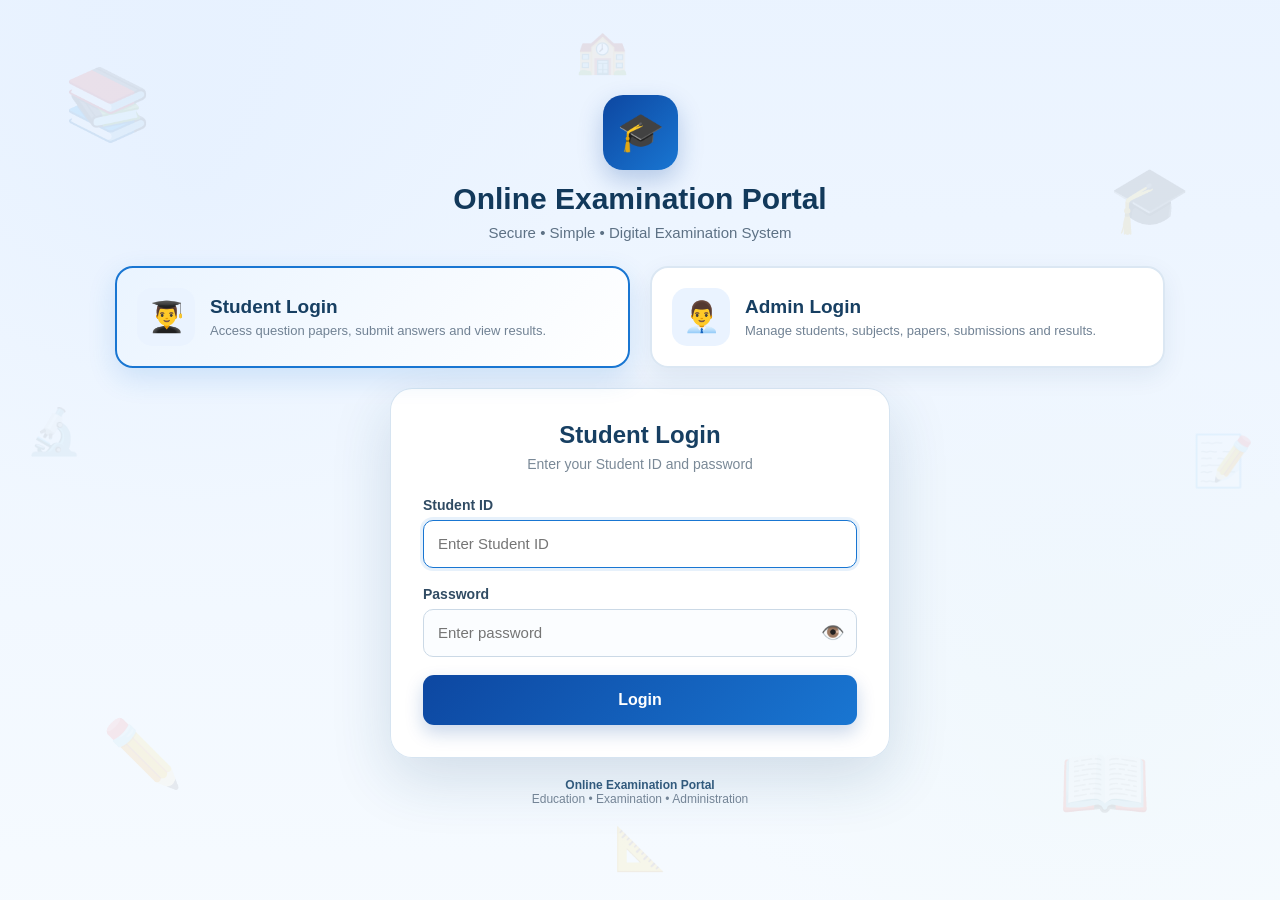
==== admin.html @ cabb6484 "Update admin.html" ====
<!DOCTYPE html>
<html lang="en">
<head>
<meta charset="UTF-8">
<meta name="viewport" content="width=device-width, initial-scale=1.0">

<title>Admin Dashboard - Online Examination Portal</title>

<style>
* {
    box-sizing: border-box;
}

body {
    margin: 0;
    font-family: Arial, Helvetica, sans-serif;
    background: #f4f7fb;
    color: #263238;
}

/* =========================
   HEADER
========================= */
.header {
    background: linear-gradient(135deg, #0d47a1, #1976d2);
    color: white;
    padding: 18px 25px;
    display: flex;
    align-items: center;
    justify-content: space-between;
    box-shadow: 0 3px 12px rgba(0,0,0,.15);
}

.header-left {
    display: flex;
    align-items: center;
    gap: 12px;
}

.header-icon {
    width: 48px;
    height: 48px;
    border-radius: 12px;
    background: rgba(255,255,255,.18);
    display: flex;
    align-items: center;
    justify-content: center;
    font-size: 25px;
}

.header h1 {
    margin: 0;
    font-size: 21px;
}

.header small {
    opacity: .85;
}

.logout-btn {
    border: none;
    background: #fff;
    color: #0d47a1;
    padding: 10px 16px;
    border-radius: 8px;
    font-weight: bold;
    cursor: pointer;
}

/* =========================
   MAIN
========================= */
.container {
    width: 95%;
    max-width: 1400px;
    margin: 22px auto;
}

/* =========================
   SUMMARY
========================= */
.summary {
    display: grid;
    grid-template-columns: repeat(4, 1fr);
    gap: 15px;
    margin-bottom: 22px;
}

.summary-card {
    background: white;
    border-radius: 13px;
    padding: 18px;
    box-shadow: 0 3px 12px rgba(0,0,0,.07);
    border-left: 4px solid #1976d2;
}

.summary-card .number {
    font-size: 27px;
    font-weight: bold;
    color: #0d47a1;
}

.summary-card .label {
    color: #718096;
    margin-top: 5px;
    font-size: 13px;
}

/* =========================
   SECTION
========================= */
.section {
    background: white;
    border-radius: 14px;
    padding: 20px;
    margin-bottom: 22px;
    box-shadow: 0 3px 12px rgba(0,0,0,.07);
}

.section-title {
    font-size: 19px;
    font-weight: bold;
    color: #12395b;
    margin-bottom: 18px;
    padding-bottom: 10px;
    border-bottom: 1px solid #e6edf4;
}

/* =========================
   FORMS
========================= */
.form-grid {
    display: grid;
    grid-template-columns: repeat(3, 1fr);
    gap: 14px;
}

.form-group {
    margin-bottom: 10px;
}

.form-group label {
    display: block;
    font-size: 13px;
    font-weight: bold;
    margin-bottom: 6px;
    color: #425466;
}

input,
select {
    width: 100%;
    height: 42px;
    border: 1px solid #cbd5df;
    border-radius: 8px;
    padding: 0 11px;
    font-size: 14px;
    outline: none;
    background: white;
}

input:focus,
select:focus {
    border-color: #1976d2;
    box-shadow: 0 0 0 3px rgba(25,118,210,.08);
}

input[type=file] {
    padding-top: 9px;
}

textarea {
    width: 100%;
    border: 1px solid #cbd5df;
    border-radius: 8px;
    padding: 10px;
    resize: vertical;
    font-family: Arial, Helvetica, sans-serif;
}

/* =========================
   BUTTONS
========================= */
.btn {
    border: none;
    border-radius: 8px;
    padding: 9px 13px;
    cursor: pointer;
    font-weight: bold;
    font-size: 12px;
    display: inline-block;
    text-decoration: none;
    margin: 2px;
}

.btn-primary {
    background: #1976d2;
    color: white;
}

.btn-success {
    background: #2e7d32;
    color: white;
}

.btn-warning {
    background: #ef6c00;
    color: white;
}

.btn-danger {
    background: #c62828;
    color: white;
}

.btn-secondary {
    background: #607d8b;
    color: white;
}

.btn-light {
    background: #edf3f8;
    color: #29445d;
}

.btn-purple {
    background: #7b1fa2;
    color: white;
}

.btn:disabled {
    opacity: .55;
    cursor: not-allowed;
}

/* =========================
   TABLE
========================= */
.table-wrap {
    overflow-x: auto;
}

table {
    width: 100%;
    border-collapse: collapse;
    min-width: 850px;
}

th {
    background: #edf4fa;
    color: #24445f;
    font-size: 12px;
    text-align: left;
    padding: 11px 9px;
    white-space: nowrap;
}

td {
    padding: 10px 9px;
    border-bottom: 1px solid #edf0f3;
    font-size: 13px;
    vertical-align: middle;
}

tr:hover td {
    background: #fafcff;
}

/* =========================
   ASSIGNMENTS
========================= */
.assignment-area {
    display: grid;
    grid-template-columns: 280px 1fr;
    gap: 20px;
}

.subject-box {
    border: 1px solid #dce5ec;
    border-radius: 10px;
    padding: 13px;
    max-height: 280px;
    overflow-y: auto;
}

.subject-check {
    display: flex;
    align-items: center;
    gap: 8px;
    padding: 8px 4px;
    border-bottom: 1px solid #edf1f4;
    font-size: 13px;
}

.subject-check input {
    width: auto;
    height: auto;
}

/* =========================
   PAPER STATUS
========================= */
.status {
    display: inline-block;
    padding: 5px 9px;
    border-radius: 20px;
    font-size: 11px;
    font-weight: bold;
    white-space: nowrap;
}

.status-published {
    background: #e7f6ea;
    color: #2e7d32;
}

.status-unpublished {
    background: #fff2df;
    color: #ef6c00;
}

.status-draft {
    background: #e8eaf6;
    color: #3949ab;
}

.status-submitted {
    background: #e8f1ff;
    color: #1565c0;
}

.status-edited {
    background: #f3e8ff;
    color: #7b1fa2;
}

/* =========================
   PAPER ACTIONS
========================= */
.paper-actions {
    display: flex;
    flex-wrap: wrap;
    align-items: center;
    gap: 3px;
    min-width: 260px;
}

/* =========================
   MESSAGE
========================= */
.message {
    display: none;
    padding: 11px 13px;
    margin-bottom: 15px;
    border-radius: 8px;
    font-size: 13px;
}

.message.success {
    display: block;
    background: #eaf7ed;
    color: #216b2a;
    border: 1px solid #bce0c2;
}

.message.error {
    display: block;
    background: #fff0f0;
    color: #a52222;
    border: 1px solid #f0c3c3;
}

.message.loading {
    display: block;
    background: #edf6ff;
    color: #155b91;
    border: 1px solid #c8e0f5;
}

/* =========================
   UPLOAD PROGRESS
========================= */
.progress-box {
    display: none;
    margin-top: 14px;
}

.progress-bg {
    width: 100%;
    height: 9px;
    background: #e3eaf0;
    border-radius: 10px;
    overflow: hidden;
}

.progress-bar {
    width: 0%;
    height: 100%;
    background: #1976d2;
    transition: width .2s;
}

.progress-text {
    font-size: 12px;
    color: #607d8b;
    margin-top: 5px;
}

/* =========================
   RESPONSIVE
========================= */
@media(max-width:900px) {

    .summary {
        grid-template-columns: repeat(2,1fr);
    }

    .form-grid {
        grid-template-columns: repeat(2,1fr);
    }

    .assignment-area {
        grid-template-columns: 1fr;
    }
}

@media(max-width:600px) {

    .header {
        padding: 14px;
    }

    .header h1 {
        font-size: 17px;
    }

    .container {
        width: 94%;
    }

    .summary {
        grid-template-columns: 1fr 1fr;
        gap: 10px;
    }

    .summary-card {
        padding: 13px;
    }

    .form-grid {
        grid-template-columns: 1fr;
    }

    .section {
        padding: 15px;
    }

    .paper-actions {
        min-width: 220px;
    }
}
</style>
</head>

<body>

<header class="header">

    <div class="header-left">

        <div class="header-icon">🎓</div>

        <div>
            <h1>Online Examination Portal</h1>
            <small>Administrator Dashboard</small>
        </div>

    </div>

    <button class="logout-btn" onclick="logout()">Logout</button>

</header>


<div class="container">

<div id="message" class="message"></div>


<!-- =========================
     SUMMARY
========================= -->

<div class="summary">

    <div class="summary-card">
        <div class="number" id="studentCount">0</div>
        <div class="label">Students</div>
    </div>

    <div class="summary-card">
        <div class="number" id="subjectCount">0</div>
        <div class="label">Subjects</div>
    </div>

    <div class="summary-card">
        <div class="number" id="paperCount">0</div>
        <div class="label">Question Papers</div>
    </div>

    <div class="summary-card">
        <div class="number" id="submissionCount">0</div>
        <div class="label">Submissions</div>
    </div>

</div>


<!-- =========================
     STUDENT MANAGEMENT
========================= -->

<section class="section">

<div class="section-title">
👨‍🎓 Student Management
</div>

<div class="form-grid">

    <div class="form-group">
        <label>Student ID</label>
        <input type="text" id="studentId" placeholder="Enter Student ID">
    </div>

    <div class="form-group">
        <label>Student Password</label>
        <input type="text" id="studentPassword" placeholder="Enter Password">
    </div>

    <div class="form-group">
        <label>Student Name</label>
        <input type="text" id="studentName" placeholder="Enter Student Name">
    </div>

    <div class="form-group">
        <label>Active</label>

        <select id="studentActive">
            <option value="Yes">Yes</option>
            <option value="No">No</option>
        </select>

    </div>

</div>

<button class="btn btn-primary" onclick="createStudent()">
+ Create Student
</button>


<div class="table-wrap" style="margin-top:18px">

<table>

<thead>

<tr>
<th>Student ID</th>
<th>Student Name</th>
<th>Active</th>
<th>Created At</th>
</tr>

</thead>

<tbody id="studentsTable"></tbody>

</table>

</div>

</section>


<!-- =========================
     SUBJECT MANAGEMENT
========================= -->

<section class="section">

<div class="section-title">
📚 Subject Management
</div>

<div class="form-grid">

    <div class="form-group">
        <label>Subject ID</label>
        <input type="text" id="subjectId" placeholder="Example: SUB001">
    </div>

    <div class="form-group">
        <label>Subject Name</label>
        <input type="text" id="subjectName" placeholder="Subject Name">
    </div>

    <div class="form-group">
        <label>Subject Code</label>
        <input type="text" id="subjectCode" placeholder="Subject Code">
    </div>

</div>

<button class="btn btn-primary" onclick="addSubject()">
+ Add Subject
</button>


<div class="table-wrap" style="margin-top:18px">

<table>

<thead>

<tr>
<th>Subject ID</th>
<th>Subject Name</th>
<th>Subject Code</th>
<th>Created At</th>
</tr>

</thead>

<tbody id="subjectsTable"></tbody>

</table>

</div>

</section>


<!-- =========================
     ASSIGN SUBJECTS
========================= -->

<section class="section">

<div class="section-title">
🔗 Assign Subjects to Student
</div>

<div class="assignment-area">

    <div>

        <div class="form-group">

            <label>Select Student</label>

            <select id="assignmentStudent"
                    onchange="loadAssignmentCheckboxes()">

                <option value="">Select Student</option>

            </select>

        </div>

    </div>


    <div>

        <label style="display:block;font-size:13px;font-weight:bold;margin-bottom:7px;color:#425466;">

            Select Subjects (Maximum 10)

        </label>


        <div class="subject-box" id="subjectCheckboxes">

            <div style="color:#78909c">
                Select a student first.
            </div>

        </div>


        <div style="margin-top:12px">

            <button class="btn btn-success"
                    onclick="saveAssignments()">

                Save Assignments

            </button>

        </div>

    </div>

</div>

</section>


<!-- =========================
     QUESTION PAPER MANAGEMENT
========================= -->

<section class="section">

<div class="section-title">
📄 Question Paper Management
</div>


<div class="form-grid">

    <div class="form-group">

        <label>Paper Code *</label>

        <input type="text"
               id="paperCode"
               placeholder="Example: BS-05">

    </div>


    <div class="form-group">

        <label>Subject *</label>

        <select id="paperSubject">

            <option value="">
                Select Subject
            </option>

        </select>

    </div>


    <div class="form-group">

        <label>Paper Title *</label>

        <input type="text"
               id="paperTitle"
               placeholder="Question Paper Title">

    </div>


    <div class="form-group">

        <label>Total Marks</label>

        <input type="number"
               id="totalMarks"
               placeholder="20"
               min="1">

    </div>


    <div class="form-group">

        <label>Exam Start</label>

        <input type="datetime-local"
               id="examStart">

    </div>


    <div class="form-group">

        <label>Exam End</label>

        <input type="datetime-local"
               id="examEnd">

    </div>


    <div class="form-group"
         style="grid-column:1/-1">

        <label>Question Paper PDF *</label>

        <input type="file"
               id="paperFile"
               accept="application/pdf,.pdf">

    </div>

</div>


<button class="btn btn-primary"
        id="uploadPaperBtn"
        onclick="uploadPaper()">

    📤 Upload Question Paper

</button>


<div class="progress-box"
     id="uploadProgressBox">

    <div class="progress-bg">

        <div class="progress-bar"
             id="uploadProgressBar">
        </div>

    </div>

    <div class="progress-text"
         id="uploadProgressText">

        Preparing PDF...

    </div>

</div>


<div class="table-wrap"
     style="margin-top:20px">

<table>

<thead>

<tr>

<th>Paper Code</th>
<th>Subject</th>
<th>Title</th>
<th>Total Marks</th>
<th>Published</th>
<th>Exam Start</th>
<th>Exam End</th>
<th>Uploaded</th>
<th>Actions</th>

</tr>

</thead>

<tbody id="papersTable"></tbody>

</table>

</div>

</section>


<!-- =========================
     STUDENT SUBMISSIONS
========================= -->

<section class="section">

<div class="section-title">
📝 Student Submissions
</div>

<div class="table-wrap">

<table>

<thead>

<tr>

<th>Student ID</th>
<th>Student Name</th>
<th>Subject</th>
<th>Paper ID</th>
<th>Paper Code</th>
<th>Type</th>
<th>Photos</th>
<th>Submitted</th>
<th>Status</th>
<th>Edit Count</th>
<th>Photos</th>

</tr>

</thead>

<tbody id="submissionsTable"></tbody>

</table>

</div>

</section>


<!-- =========================
     RESULT MANAGEMENT
========================= -->

<section class="section">

<div class="section-title">
🏆 Result Management
</div>


<div class="form-grid">

    <div class="form-group">

        <label>Student</label>

        <select id="resultStudent"
                onchange="loadResultPapers()">

            <option value="">
                Select Student
            </option>

        </select>

    </div>


    <div class="form-group">

        <label>Paper</label>

        <select id="resultPaper">

            <option value="">
                Select Paper
            </option>

        </select>

    </div>


    <div class="form-group">

        <label>Marks Obtained</label>

        <input type="number"
               id="resultMarks"
               min="0"
               placeholder="Marks">

    </div>


    <div class="form-group"
         style="grid-column:1/-1">

        <label>Remarks</label>

        <textarea id="resultRemarks"
                  rows="3"
                  placeholder="Remarks">
        </textarea>

    </div>

</div>


<button class="btn btn-success"
        onclick="saveResult()">

    Save / Update Result

</button>


<div class="table-wrap"
     style="margin-top:18px">

<table>

<thead>

<tr>

<th>Student Name</th>
<th>Subject Name - Title</th>
<th>Marks</th>
<th>Total</th>
<th>Percentage</th>
<th>Result</th>
<th>Remarks</th>
<th>Updated</th>

</tr>

</thead>

<tbody id="resultsTable"></tbody>

</table>

</div>

</section>

</div>


<script>

/* =========================================================
   API
========================================================= */

const API_URL =
"https://script.google.com/macros/s/AKfycbxdzpQvRDFD8aoVanwPostU_19pTIjy_ruHwsLZ8slCjox831OxRNWfH94oXSsV_5ctUA/exec";


/* =========================================================
   GLOBAL DATA
========================================================= */

let students = [];
let subjects = [];
let assignments = [];
let papers = [];
let submissions = [];
let results = [];


/* =========================================================
   PAGE LOAD
========================================================= */

document.addEventListener("DOMContentLoaded", function() {

    const role =
        sessionStorage.getItem("examPortalRole");

    const adminId =
        sessionStorage.getItem("adminId");


    if (role !== "admin" || !adminId) {

        window.location.href = "index.html";

        return;
    }


    loadAll();

});


/* =========================================================
   API FUNCTION
========================================================= */

async function api(action, data = {}) {

    const payload = {
        action: action,
        ...data
    };


    const response = await fetch(API_URL, {

        method: "POST",

        body: JSON.stringify(payload)

    });


    const text =
        await response.text();


    console.log(action, text);


    if (!text) {

        throw new Error(
            "Empty server response."
        );

    }


    let result;


    try {

        result = JSON.parse(text);

    }

    catch(error) {

        console.error(
            "Invalid JSON:",
            text
        );

        throw new Error(
            "Invalid response from server."
        );

    }


    if (result.success === false) {

        throw new Error(
            result.message ||
            "Request failed."
        );

    }


    return result;

}


/* =========================================================
   MESSAGE
========================================================= */

function showMessage(message, type = "success") {

    const box =
        document.getElementById(
            "message"
        );


    box.className =
        "message " + type;


    box.textContent =
        message;


    box.style.display =
        "block";


    window.scrollTo({

        top: 0,

        behavior: "smooth"

    });


    if (type === "success") {

        setTimeout(function() {

            box.style.display =
                "none";

        }, 3500);

    }

}


/* =========================================================
   LOAD ALL
========================================================= */

async function loadAll() {

    try {

        await loadStudents();

        await loadSubjects();

        await loadAssignments();

        await loadPapers();

        await loadSubmissions();

        await loadResults();

        updateSummary();

    }

    catch(error) {

        console.error(error);

        showMessage(
            error.message,
            "error"
        );

    }

}


/* =========================================================
   STUDENTS
========================================================= */

async function loadStudents() {

    const data =
        await api("getStudents");


    students =
        data.students ||
        data.data ||
        [];


    renderStudents();

    populateStudentDropdowns();

}


function renderStudents() {

    const tbody =
        document.getElementById(
            "studentsTable"
        );


    tbody.innerHTML = "";


    students.forEach(function(student) {

        const tr =
            document.createElement("tr");


        tr.innerHTML = `

            <td>
                ${escapeHtml(
                    student["Student ID"] ||
                    student.studentId ||
                    ""
                )}
            </td>

            <td>
                ${escapeHtml(
                    student["Student Name"] ||
                    student.studentName ||
                    ""
                )}
            </td>

            <td>
                ${escapeHtml(
                    student["Active"] ||
                    ""
                )}
            </td>

            <td>
                ${escapeHtml(
                    student["Created At"] ||
                    ""
                )}
            </td>

        `;


        tbody.appendChild(tr);

    });

}


/* =========================================================
   STUDENT DROPDOWNS
========================================================= */

function populateStudentDropdowns() {

    const assignmentSelect =
        document.getElementById(
            "assignmentStudent"
        );


    if (assignmentSelect) {

        assignmentSelect.innerHTML =
            `<option value="">
                Select Student
             </option>`;


        students.forEach(function(student) {

            const id =
                student["Student ID"] ||
                student.studentId ||
                "";


            const name =
                student["Student Name"] ||
                student.studentName ||
                "";


            const text =
                id +
                (name ? " - " + name : "");


            const option =
                document.createElement(
                    "option"
                );


            option.value = id;

            option.textContent = text;


            assignmentSelect.appendChild(
                option
            );

        });

    }


    populateResultStudentDropdown();

}


/* =========================================================
   RESULT STUDENT DROPDOWN
========================================================= */

function populateResultStudentDropdown() {

    const resultSelect =
        document.getElementById(
            "resultStudent"
        );


    if (!resultSelect) return;


    const oldValue =
        resultSelect.value;


    resultSelect.innerHTML =
        `<option value="">
            Select Student
         </option>`;


    const seen =
        new Set();


    submissions.forEach(function(submission) {

        const id =
            submission["Student ID"] ||
            submission.studentId ||
            "";


        const name =
            submission["Student Name"] ||
            submission.studentName ||
            "";


        if (!id ||
            seen.has(String(id))) {

            return;

        }


        seen.add(String(id));


        const option =
            document.createElement(
                "option"
            );


        option.value = id;


        option.textContent =
            id +
            (name ? " - " + name : "");


        resultSelect.appendChild(
            option
        );

    });


    if (oldValue) {

        resultSelect.value =
            oldValue;

    }

}


/* =========================================================
   CREATE STUDENT
========================================================= */

async function createStudent() {

    const studentId =
        document.getElementById(
            "studentId"
        ).value.trim();


    const password =
        document.getElementById(
            "studentPassword"
        ).value;


    const studentName =
        document.getElementById(
            "studentName"
        ).value.trim();


    const active =
        document.getElementById(
            "studentActive"
        ).value;


    if (!studentId ||
        !password ||
        !studentName) {

        showMessage(
            "Student ID, password and Student Name are required.",
            "error"
        );

        return;

    }


    try {

        await api(
            "createStudent",
            {
                studentId,
                password,
                studentName,
                active
            }
        );


        document.getElementById(
            "studentId"
        ).value = "";


        document.getElementById(
            "studentPassword"
        ).value = "";


        document.getElementById(
            "studentName"
        ).value = "";


        showMessage(
            "Student created successfully.",
            "success"
        );


        await loadStudents();


        updateSummary();

    }

    catch(error) {

        showMessage(
            error.message,
            "error"
        );

    }

}


/* =========================================================
   SUBJECTS
========================================================= */

async function loadSubjects() {

    const data =
        await api("getSubjects");


    subjects =
        data.subjects ||
        data.data ||
        [];


    renderSubjects();

    populatePaperSubjects();

}


function renderSubjects() {

    const tbody =
        document.getElementById(
            "subjectsTable"
        );


    tbody.innerHTML = "";


    subjects.forEach(function(subject) {

        const tr =
            document.createElement("tr");


        tr.innerHTML = `

            <td>
                ${escapeHtml(
                    subject["Subject ID"] ||
                    subject.subjectId ||
                    ""
                )}
            </td>

            <td>
                ${escapeHtml(
                    subject["Subject Name"] ||
                    subject.subjectName ||
                    ""
                )}
            </td>

            <td>
                ${escapeHtml(
                    subject["Subject Code"] ||
                    subject.subjectCode ||
                    ""
                )}
            </td>

            <td>
                ${escapeHtml(
                    subject["Created At"] ||
                    ""
                )}
            </td>

        `;


        tbody.appendChild(tr);

    });

}


/* =========================================================
   PAPER SUBJECT DROPDOWN
========================================================= */

function populatePaperSubjects() {

    const select =
        document.getElementById(
            "paperSubject"
        );


    select.innerHTML =
        `<option value="">
            Select Subject
         </option>`;


    subjects.forEach(function(subject) {

        const id =
            subject["Subject ID"] ||
            subject.subjectId ||
            "";


        const name =
            subject["Subject Name"] ||
            subject.subjectName ||
            "";


        const code =
            subject["Subject Code"] ||
            subject.subjectCode ||
            "";


        const option =
            document.createElement(
                "option"
            );


        option.value = id;


        option.textContent =
            name +
            (code ? " (" + code + ")" : "");


        select.appendChild(option);

    });

}


/* =========================================================
   ADD SUBJECT
========================================================= */

async function addSubject() {

    const subjectId =
        document.getElementById(
            "subjectId"
        ).value.trim();


    const subjectName =
        document.getElementById(
            "subjectName"
        ).value.trim();


    const subjectCode =
        document.getElementById(
            "subjectCode"
        ).value.trim();


    if (!subjectId ||
        !subjectName) {

        showMessage(
            "Subject ID and Subject Name are required.",
            "error"
        );

        return;

    }


    try {

        await api(
            "addSubject",
            {
                subjectId,
                subjectName,
                subjectCode
            }
        );


        document.getElementById(
            "subjectId"
        ).value = "";


        document.getElementById(
            "subjectName"
        ).value = "";


        document.getElementById(
            "subjectCode"
        ).value = "";


        showMessage(
            "Subject added successfully.",
            "success"
        );


        await loadSubjects();


        updateSummary();

    }

    catch(error) {

        showMessage(
            error.message,
            "error"
        );

    }

}


/* =========================================================
   ASSIGNMENTS
========================================================= */

async function loadAssignments() {

    const data =
        await api(
            "getAssignments"
        );


    assignments =
        data.assignments ||
        data.data ||
        [];

}


function loadAssignmentCheckboxes() {

    const studentId =
        document.getElementById(
            "assignmentStudent"
        ).value;


    const box =
        document.getElementById(
            "subjectCheckboxes"
        );


    box.innerHTML = "";


    if (!studentId) {

        box.innerHTML =
            `<div style="color:#78909c">
                Select a student first.
             </div>`;

        return;

    }


    const assignedIds =
        assignments

        .filter(function(a) {

            return String(
                a["Student ID"] ||
                a.studentId ||
                ""
            ) === String(studentId);

        })

        .map(function(a) {

            return String(
                a["Subject ID"] ||
                a.subjectId ||
                ""
            );

        });


    subjects.forEach(function(subject) {

        const id =
            subject["Subject ID"] ||
            subject.subjectId ||
            "";


        const name =
            subject["Subject Name"] ||
            subject.subjectName ||
            "";


        const code =
            subject["Subject Code"] ||
            subject.subjectCode ||
            "";


        const checked =
            assignedIds.includes(
                String(id)
            );


        const div =
            document.createElement(
                "label"
            );


        div.className =
            "subject-check";


        div.innerHTML = `

            <input
                type="checkbox"
                class="subjectAssignment"
                value="${escapeHtml(id)}"
                ${checked ? "checked" : ""}
            >

            <span>
                ${escapeHtml(name)}
                ${code ?
                    " (" + escapeHtml(code) + ")" :
                    ""}
            </span>

        `;


        box.appendChild(div);

    });

}


/* =========================================================
   SAVE ASSIGNMENTS
========================================================= */

async function saveAssignments() {

    const studentId =
        document.getElementById(
            "assignmentStudent"
        ).value;


    if (!studentId) {

        showMessage(
            "Please select a student.",
            "error"
        );

        return;

    }


    const checkboxes =
        document.querySelectorAll(
            ".subjectAssignment"
        );


    const selected = [];


    checkboxes.forEach(function(cb) {

        if (cb.checked) {

            selected.push(
                cb.value
            );

        }

    });


    if (selected.length > 10) {

        showMessage(
            "Maximum 10 subjects can be assigned to one student.",
            "error"
        );

        return;

    }


    try {

        const old =
            assignments.filter(function(a) {

                return String(
                    a["Student ID"] ||
                    a.studentId ||
                    ""
                ) === String(studentId);

            });


        for (const assignment of old) {

            await api(
                "removeAssignment",
                {
                    studentId: studentId,

                    subjectId:
                        assignment["Subject ID"] ||
                        assignment.subjectId
                }
            );

        }


        for (const subjectId of selected) {

            await api(
                "assignSubject",
                {
                    studentId,
                    subjectId
                }
            );

        }


        showMessage(
            "Subject assignments updated successfully.",
            "success"
        );


        await loadAssignments();

        loadAssignmentCheckboxes();

    }

    catch(error) {

        showMessage(
            error.message,
            "error"
        );

    }

}


/* =========================================================
   PAPER HELPERS
========================================================= */

function getPaperSubjectName(paper) {

    const subjectId =
        paper["Subject ID"] ||
        paper.subjectId ||
        "";


    const subject =
        subjects.find(function(s) {

            return String(
                s["Subject ID"] ||
                s.subjectId ||
                ""
            ) === String(subjectId);

        });


    if (subject) {

        return (
            subject["Subject Name"] ||
            subject.subjectName ||
            ""
        );

    }


    return (
        paper["Subject Name"] ||
        paper.subjectName ||
        subjectId
    );

}


function getPaperCode(paper) {

    return (
        paper["Paper Code"] ||
        paper.paperCode ||
        ""
    );

}


/* =========================================================
   NORMALIZE PAPER STATUS
========================================================= */

function normalizePaperStatus(paper) {

    let status =
        paper["Published"] ||
        paper.published ||
        "";


    status =
        String(status)
        .trim()
        .toLowerCase();


    if (
        status === "yes" ||
        status === "publish" ||
        status === "published"
    ) {

        return "Published";

    }


    if (
        status === "draft"
    ) {

        return "Draft";

    }


    if (
        status === "no" ||
        status === "unpublish" ||
        status === "unpublished"
    ) {

        return "Unpublished";

    }


    return "Draft";

}


/* =========================================================
   LOAD PAPERS
========================================================= */

async function loadPapers() {

    const data =
        await api(
            "getPapers"
        );


    papers =
        data.papers ||
        data.data ||
        [];


    renderPapers();

    updateSummary();

}


/* =========================================================
   RENDER PAPERS
   ONLY CHANGE:
   Published column is display-only.
   Action buttons control the status.
========================================================= */

function renderPapers() {

    const tbody =
        document.getElementById(
            "papersTable"
        );


    tbody.innerHTML = "";


    papers.forEach(function(paper) {

        const paperId =
            paper["Paper ID"] ||
            paper.paperId ||
            "";


        const paperCode =
            getPaperCode(paper);


        const title =
            paper["Paper Title"] ||
            paper.paperTitle ||
            "";


        const totalMarks =
            paper["Total Marks"] ||
            paper.totalMarks ||
            "";


        const currentStatus =
            normalizePaperStatus(
                paper
            );


        const fileUrl =
            paper["File URL"] ||
            paper.fileUrl ||
            "";


        const examStart =
            paper["Exam Start"] ||
            paper.examStart ||
            "";


        const examEnd =
            paper["Exam End"] ||
            paper.examEnd ||
            "";


        const uploaded =
            paper["Uploaded At"] ||
            paper.uploadedAt ||
            "";


        const tr =
            document.createElement(
                "tr"
            );


        /* =========================
           STATUS
        ========================= */

        let statusClass =
            "status-draft";


        if (
            currentStatus ===
            "Published"
        ) {

            statusClass =
                "status-published";

        }

        else if (
            currentStatus ===
            "Unpublished"
        ) {

            statusClass =
                "status-unpublished";

        }


        /*
           Published column now only
           displays the current status.
        */

        const statusDisplay = `

            <span class="status ${statusClass}">
                ${escapeHtml(currentStatus)}
            </span>

        `;


        /* =========================
           ACTION BUTTONS
        ========================= */

        let actionButtons = "";


        /* OPEN */

        if (fileUrl) {

            actionButtons += `

                <a
                    href="${escapeHtml(fileUrl)}"
                    target="_blank"
                    class="btn btn-light"
                >
                    Open
                </a>

            `;

        }

        else {

            actionButtons += `

                <button
                    class="btn btn-light"
                    disabled
                >
                    Open
                </button>

            `;

        }


        /* PUBLISH */

        actionButtons += `

            <button
                class="btn btn-success"
                onclick="publishPaper('${escapeJs(paperId)}')"
            >
                Publish
            </button>

        `;


        /* UNPUBLISH */

        actionButtons += `

            <button
                class="btn btn-warning"
                onclick="unpublishPaper('${escapeJs(paperId)}')"
            >
                Unpublish
            </button>

        `;


        /* DELETE */

        actionButtons += `

            <button
                class="btn btn-danger"
                onclick="deletePaper('${escapeJs(paperId)}')"
            >
                Delete
            </button>

        `;


        /* =========================
           ROW
        ========================= */

        tr.innerHTML = `

            <td>
                ${escapeHtml(paperCode)}
            </td>

            <td>
                ${escapeHtml(
                    getPaperSubjectName(paper)
                )}
            </td>

            <td>
                ${escapeHtml(title)}
            </td>

            <td>
                ${escapeHtml(totalMarks)}
            </td>

            <td>
                ${statusDisplay}
            </td>

            <td>
                ${escapeHtml(examStart)}
            </td>

            <td>
                ${escapeHtml(examEnd)}
            </td>

            <td>
                ${escapeHtml(uploaded)}
            </td>

            <td>

                <div class="paper-actions">

                    ${actionButtons}

                </div>

            </td>

        `;


        tbody.appendChild(tr);

    });

}


/* =========================================================
   UPLOAD PAPER
========================================================= */

async function uploadPaper() {

    const paperCode =
        document.getElementById(
            "paperCode"
        ).value.trim();


    const subjectId =
        document.getElementById(
            "paperSubject"
        ).value;


    const paperTitle =
        document.getElementById(
            "paperTitle"
        ).value.trim();


    const totalMarks =
        document.getElementById(
            "totalMarks"
        ).value;


    const examStart =
        document.getElementById(
            "examStart"
        ).value;


    const examEnd =
        document.getElementById(
            "examEnd"
        ).value;


    const fileInput =
        document.getElementById(
            "paperFile"
        );


    const file =
        fileInput.files[0];


    if (!paperCode) {

        showMessage(
            "Paper Code is required.",
            "error"
        );

        return;

    }


    if (!subjectId) {

        showMessage(
            "Please select a Subject.",
            "error"
        );

        return;

    }


    if (!paperTitle) {

        showMessage(
            "Paper Title is required.",
            "error"
        );

        return;

    }


    if (!file) {

        showMessage(
            "Please select a PDF file.",
            "error"
        );

        return;

    }


    if (
        file.type !==
        "application/pdf" &&
        !file.name
            .toLowerCase()
            .endsWith(".pdf")
    ) {

        showMessage(
            "Only PDF files are allowed.",
            "error"
        );

        return;

    }


    const maxSize =
        25 * 1024 * 1024;


    if (file.size > maxSize) {

        showMessage(
            "PDF size must be 25 MB or less.",
            "error"
        );

        return;

    }


    const button =
        document.getElementById(
            "uploadPaperBtn"
        );


    button.disabled = true;

    button.textContent =
        "Uploading...";


    const progressBox =
        document.getElementById(
            "uploadProgressBox"
        );


    const progressBar =
        document.getElementById(
            "uploadProgressBar"
        );


    const progressText =
        document.getElementById(
            "uploadProgressText"
        );


    progressBox.style.display =
        "block";


    progressBar.style.width =
        "10%";


    progressText.textContent =
        "Reading PDF...";


    try {

        const base64 =
            await fileToBase64(file);


        progressBar.style.width =
            "40%";


        progressText.textContent =
            "Uploading PDF to Google Drive...";


        const data =
            await api(
                "uploadPaper",
                {
                    paperCode,
                    subjectId,
                    paperTitle,
                    totalMarks,
                    fileName: file.name,
                    fileBase64: base64,
                    mimeType: "application/pdf",
                    examStart,
                    examEnd
                }
            );


        progressBar.style.width =
            "100%";


        progressText.textContent =
            "Upload completed.";


        showMessage(
            data.message ||
            "Question paper uploaded successfully.",
            "success"
        );


        document.getElementById(
            "paperCode"
        ).value = "";


        document.getElementById(
            "paperSubject"
        ).value = "";


        document.getElementById(
            "paperTitle"
        ).value = "";


        document.getElementById(
            "totalMarks"
        ).value = "";


        document.getElementById(
            "examStart"
        ).value = "";


        document.getElementById(
            "examEnd"
        ).value = "";


        document.getElementById(
            "paperFile"
        ).value = "";


        await loadPapers();


        setTimeout(function() {

            progressBox.style.display =
                "none";


            progressBar.style.width =
                "0%";

        }, 1200);

    }

    catch(error) {

        console.error(error);


        showMessage(
            error.message ||
            "Question paper upload failed.",
            "error"
        );


        progressBox.style.display =
            "none";

    }

    finally {

        button.disabled = false;


        button.textContent =
            "📤 Upload Question Paper";

    }

}


/* =========================================================
   FILE TO BASE64
========================================================= */

function fileToBase64(file) {

    return new Promise(
        function(resolve, reject) {

            const reader =
                new FileReader();


            reader.onload =
                function() {

                    const result =
                        reader.result;


                    const comma =
                        result.indexOf(",");


                    if (comma === -1) {

                        reject(
                            new Error(
                                "Unable to read PDF."
                            )
                        );

                        return;

                    }


                    resolve(
                        result.substring(
                            comma + 1
                        )
                    );

                };


            reader.onerror =
                function() {

                    reject(
                        new Error(
                            "Unable to read PDF file."
                        )
                    );

                };


            reader.readAsDataURL(
                file
            );

        }
    );

}


/* =========================================================
   PUBLISH PAPER
========================================================= */

async function publishPaper(
    paperId
) {

    if (!paperId) {

        showMessage(
            "Paper ID is missing.",
            "error"
        );

        return;

    }


    try {

        await api(
            "publishPaper",
            {
                paperId,
                published: "Yes"
            }
        );


        showMessage(
            "Paper published successfully. Assigned students can now see it.",
            "success"
        );


        await loadPapers();

    }

    catch(error) {

        showMessage(
            error.message,
            "error"
        );

    }

}


/* =========================================================
   UNPUBLISH PAPER
========================================================= */

async function unpublishPaper(
    paperId
) {

    if (!paperId) {

        showMessage(
            "Paper ID is missing.",
            "error"
        );

        return;

    }


    try {

        await api(
            "publishPaper",
            {
                paperId,
                published: "No"
            }
        );


        showMessage(
            "Paper unpublished successfully.",
            "success"
        );


        await loadPapers();

    }

    catch(error) {

        showMessage(
            error.message,
            "error"
        );

    }

}


/* =========================================================
   DELETE PAPER
========================================================= */

async function deletePaper(
    paperId
) {

    if (!paperId) {

        showMessage(
            "Paper ID is missing.",
            "error"
        );

        return;

    }


    const confirmDelete =
        confirm(
            "Are you sure you want to delete this question paper?"
        );


    if (!confirmDelete) return;


    try {

        await api(
            "deletePaper",
            {
                paperId
            }
        );


        showMessage(
            "Question paper deleted successfully.",
            "success"
        );


        await loadPapers();

    }

    catch(error) {

        showMessage(
            error.message,
            "error"
        );

    }

}


/* =========================================================
   SUBMISSIONS
========================================================= */

async function loadSubmissions() {

    const data =
        await api(
            "getSubmissions"
        );


    submissions =
        data.submissions ||
        data.data ||
        [];


    renderSubmissions();

    populateResultStudentDropdown();

    loadResultPapers();

    updateSummary();

}


/* =========================================================
   RENDER SUBMISSIONS
========================================================= */

function renderSubmissions() {

    const tbody =
        document.getElementById(
            "submissionsTable"
        );


    tbody.innerHTML = "";


    submissions.forEach(function(submission) {

        const urls =
            parsePhotoUrls(
                submission["Photo URLs"] ||
                submission.photoUrls ||
                ""
            );


        let photoLinks = "";


        urls.forEach(
            function(url, index) {

                photoLinks += `

                    <a
                        href="${escapeHtml(url)}"
                        target="_blank"
                        class="btn btn-light"
                    >
                        ${index + 1}
                    </a>

                `;

            }
        );


        const status =
            submission["Status"] ||
            submission.status ||
            "";


        const tr =
            document.createElement("tr");


        tr.innerHTML = `

            <td>
                ${escapeHtml(
                    submission["Student ID"] ||
                    submission.studentId ||
                    ""
                )}
            </td>

            <td>
                ${escapeHtml(
                    submission["Student Name"] ||
                    submission.studentName ||
                    ""
                )}
            </td>

            <td>
                ${escapeHtml(
                    submission["Subject Name"] ||
                    submission.subjectName ||
                    ""
                )}
            </td>

            <td>
                ${escapeHtml(
                    submission["Paper ID"] ||
                    submission.paperId ||
                    ""
                )}
            </td>

            <td>
                ${escapeHtml(
                    submission["Paper Code"] ||
                    submission.paperCode ||
                    ""
                )}
            </td>

            <td>
                ${escapeHtml(
                    submission["Submission Type"] ||
                    submission.submissionType ||
                    ""
                )}
            </td>

            <td>
                ${escapeHtml(
                    submission["Photo Count"] ||
                    submission.photoCount ||
                    ""
                )}
            </td>

            <td>
                ${escapeHtml(
                    submission["Submitted At"] ||
                    submission.submittedAt ||
                    ""
                )}
            </td>

            <td>

                <span class="status ${
                    String(status).toLowerCase() === "edited"
                    ? "status-edited"
                    : "status-submitted"
                }">

                    ${escapeHtml(status)}

                </span>

            </td>

            <td>
                ${escapeHtml(
                    submission["Edit Count"] ||
                    submission.editCount ||
                    "0"
                )}
            </td>

            <td>
                ${photoLinks || "-"}
            </td>

        `;


        tbody.appendChild(tr);

    });

}


/* =========================================================
   PHOTO URLS
========================================================= */

function parsePhotoUrls(value) {

    if (!value) return [];


    if (Array.isArray(value)) {

        return value;

    }


    try {

        const parsed =
            JSON.parse(value);


        if (Array.isArray(parsed)) {

            return parsed;

        }

    }

    catch(e) {}


    return String(value)
        .split(/\n|,/)
        .map(function(x) {

            return x.trim();

        })
        .filter(Boolean);

}


/* =========================================================
   RESULTS
========================================================= */

async function loadResults() {

    const data =
        await api(
            "getResults"
        );


    results =
        data.results ||
        data.data ||
        [];


    renderResults();

}


/* =========================================================
   RESULT PAPER LABEL
========================================================= */

function getResultPaperLabel(
    paper
) {

    if (!paper) return "";


    const subjectName =
        getPaperSubjectName(
            paper
        );


    const title =
        paper["Paper Title"] ||
        paper.paperTitle ||
        paper["Title"] ||
        paper.title ||
        "";


    if (
        subjectName &&
        title
    ) {

        return (
            subjectName +
            " - " +
            title
        );

    }


    if (title) {

        return title;

    }


    return subjectName;

}


/* =========================================================
   RENDER RESULTS
========================================================= */

function renderResults() {

    const tbody =
        document.getElementById(
            "resultsTable"
        );


    tbody.innerHTML = "";


    results.forEach(function(result) {

        const studentId =
            result["Student ID"] ||
            result.studentId ||
            "";


        const paperId =
            result["Paper ID"] ||
            result.paperId ||
            "";


        const submission =
            submissions.find(
                function(item) {

                    return (

                        String(
                            item["Student ID"] ||
                            item.studentId ||
                            ""
                        ) ===
                        String(studentId)

                        &&

                        String(
                            item["Paper ID"] ||
                            item.paperId ||
                            ""
                        ) ===
                        String(paperId)

                    );

                }
            );


        const studentName =
            submission

            ?

            (
                submission["Student Name"] ||
                submission.studentName ||
                studentId
            )

            :

            (
                result["Student Name"] ||
                result.studentName ||
                studentId
            );


        const paper =
            papers.find(
                function(item) {

                    return String(
                        item["Paper ID"] ||
                        item.paperId ||
                        ""
                    ) === String(paperId);

                }
            );


        const paperLabel =
            getResultPaperLabel(
                paper
            );


        const marksObtained =
            result["Marks Obtained"] ||
            result.marksObtained ||
            "";


        const totalMarks =
            paper

            ?

            (
                paper["Total Marks"] ||
                paper.totalMarks ||
                result["Total Marks"] ||
                result.totalMarks ||
                ""
            )

            :

            (
                result["Total Marks"] ||
                result.totalMarks ||
                ""
            );


        const percentage =
            result["Percentage"] ||
            result.percentage ||

            (
                Number(totalMarks) > 0

                ?

                (
                    (
                        Number(marksObtained) /
                        Number(totalMarks)
                    ) * 100
                ).toFixed(2)

                :

                ""
            );


        const resultStatus =
            result["Result"] ||
            result.result ||
            "";


        const remarks =
            result["Remarks"] ||
            result.remarks ||
            "";


        const updated =
            result["Updated At"] ||
            result.updatedAt ||
            "";


        const tr =
            document.createElement("tr");


        tr.innerHTML = `

            <td>
                ${escapeHtml(studentName)}
            </td>

            <td>
                ${escapeHtml(paperLabel)}
            </td>

            <td>
                ${escapeHtml(marksObtained)}
            </td>

            <td>
                ${escapeHtml(totalMarks)}
            </td>

            <td>
                ${escapeHtml(percentage)}
            </td>

            <td>
                ${escapeHtml(resultStatus)}
            </td>

            <td>
                ${escapeHtml(remarks)}
            </td>

            <td>
                ${escapeHtml(updated)}
            </td>

        `;


        tbody.appendChild(tr);

    });

}


/* =========================================================
   RESULT PAPER DROPDOWN
========================================================= */

async function loadResultPapers() {

    const studentId =
        document.getElementById(
            "resultStudent"
        ).value;


    const select =
        document.getElementById(
            "resultPaper"
        );


    select.innerHTML =
        `<option value="">
            Select Paper
         </option>`;


    if (!studentId) return;


    const seen =
        new Set();


    submissions.forEach(
        function(submission) {

            const sid =
                submission["Student ID"] ||
                submission.studentId ||
                "";


            const paperId =
                submission["Paper ID"] ||
                submission.paperId ||
                "";


            if (
                String(sid) !==
                String(studentId)

                ||

                !paperId

                ||

                seen.has(
                    String(paperId)
                )
            ) {

                return;

            }


            seen.add(
                String(paperId)
            );


            const paper =
                papers.find(
                    function(item) {

                        return String(
                            item["Paper ID"] ||
                            item.paperId ||
                            ""
                        ) === String(paperId);

                    }
                );


            const option =
                document.createElement(
                    "option"
                );


            option.value =
                paperId;


            option.textContent =
                getResultPaperLabel(
                    paper
                );


            select.appendChild(
                option
            );

        }
    );

}


/* =========================================================
   SAVE RESULT
========================================================= */

async function saveResult() {

    const studentId =
        document.getElementById(
            "resultStudent"
        ).value;


    const paperId =
        document.getElementById(
            "resultPaper"
        ).value;


    const marks =
        document.getElementById(
            "resultMarks"
        ).value;


    const remarks =
        document.getElementById(
            "resultRemarks"
        ).value.trim();


    if (
        !studentId ||
        !paperId ||
        marks === ""
    ) {

        showMessage(
            "Student, Paper and Marks are required.",
            "error"
        );

        return;

    }


    const paper =
        papers.find(
            function(p) {

                return String(
                    p["Paper ID"] ||
                    p.paperId ||
                    ""
                ) === String(paperId);

            }
        );


    if (!paper) {

        showMessage(
            "Paper not found.",
            "error"
        );

        return;

    }


    const totalMarks =
        Number(
            paper["Total Marks"] ||
            paper.totalMarks ||
            0
        );


    const marksObtained =
        Number(marks);


    if (totalMarks <= 0) {

        showMessage(
            "Total Marks is not valid for this paper.",
            "error"
        );

        return;

    }


    if (
        marksObtained < 0 ||
        marksObtained > totalMarks
    ) {

        showMessage(
            "Marks must be between 0 and " +
            totalMarks +
            ".",
            "error"
        );

        return;

    }


    const percentage =
        (
            marksObtained /
            totalMarks
        ) * 100;


    const result =
        percentage >= 35
        ? "Pass"
        : "Fail";


    try {

        await api(
            "saveResult",
            {
                studentId,
                paperId,
                marksObtained,
                totalMarks,
                percentage:
                    percentage.toFixed(2),
                result,
                remarks
            }
        );


        showMessage(
            "Result saved successfully.",
            "success"
        );


        document.getElementById(
            "resultMarks"
        ).value = "";


        document.getElementById(
            "resultRemarks"
        ).value = "";


        await loadResults();

    }

    catch(error) {

        showMessage(
            error.message,
            "error"
        );

    }

}


/* =========================================================
   SUMMARY
========================================================= */

function updateSummary() {

    document.getElementById(
        "studentCount"
    ).textContent =
        students.length;


    document.getElementById(
        "subjectCount"
    ).textContent =
        subjects.length;


    document.getElementById(
        "paperCount"
    ).textContent =
        papers.length;


    document.getElementById(
        "submissionCount"
    ).textContent =
        submissions.length;

}


/* =========================================================
   LOGOUT
========================================================= */

function logout() {

    sessionStorage.removeItem(
        "examPortalRole"
    );


    sessionStorage.removeItem(
        "adminId"
    );


    window.location.href =
        "index.html";

}


/* =========================================================
   SECURITY / HTML ESCAPE
========================================================= */

function escapeHtml(value) {

    if (
        value === null ||
        value === undefined
    ) {

        return "";

    }


    return String(value)

        .replace(
            /&/g,
            "&amp;"
        )

        .replace(
            /</g,
            "&lt;"
        )

        .replace(
            />/g,
            "&gt;"
        )

        .replace(
            /"/g,
            "&quot;"
        )

        .replace(
            /'/g,
            "&#039;"
        );

}


/* =========================================================
   JAVASCRIPT ESCAPE
========================================================= */

function escapeJs(value) {

    if (
        value === null ||
        value === undefined
    ) {

        return "";

    }


    return String(value)

        .replace(
            /\\/g,
            "\\\\"
        )

        .replace(
            /'/g,
            "\\'"
        )

        .replace(
            /"/g,
            '\\"'
        )

        .replace(
            /\n/g,
            "\\n"
        )

        .replace(
            /\r/g,
            "\\r"
        );

}

</script>

</body>
</html>
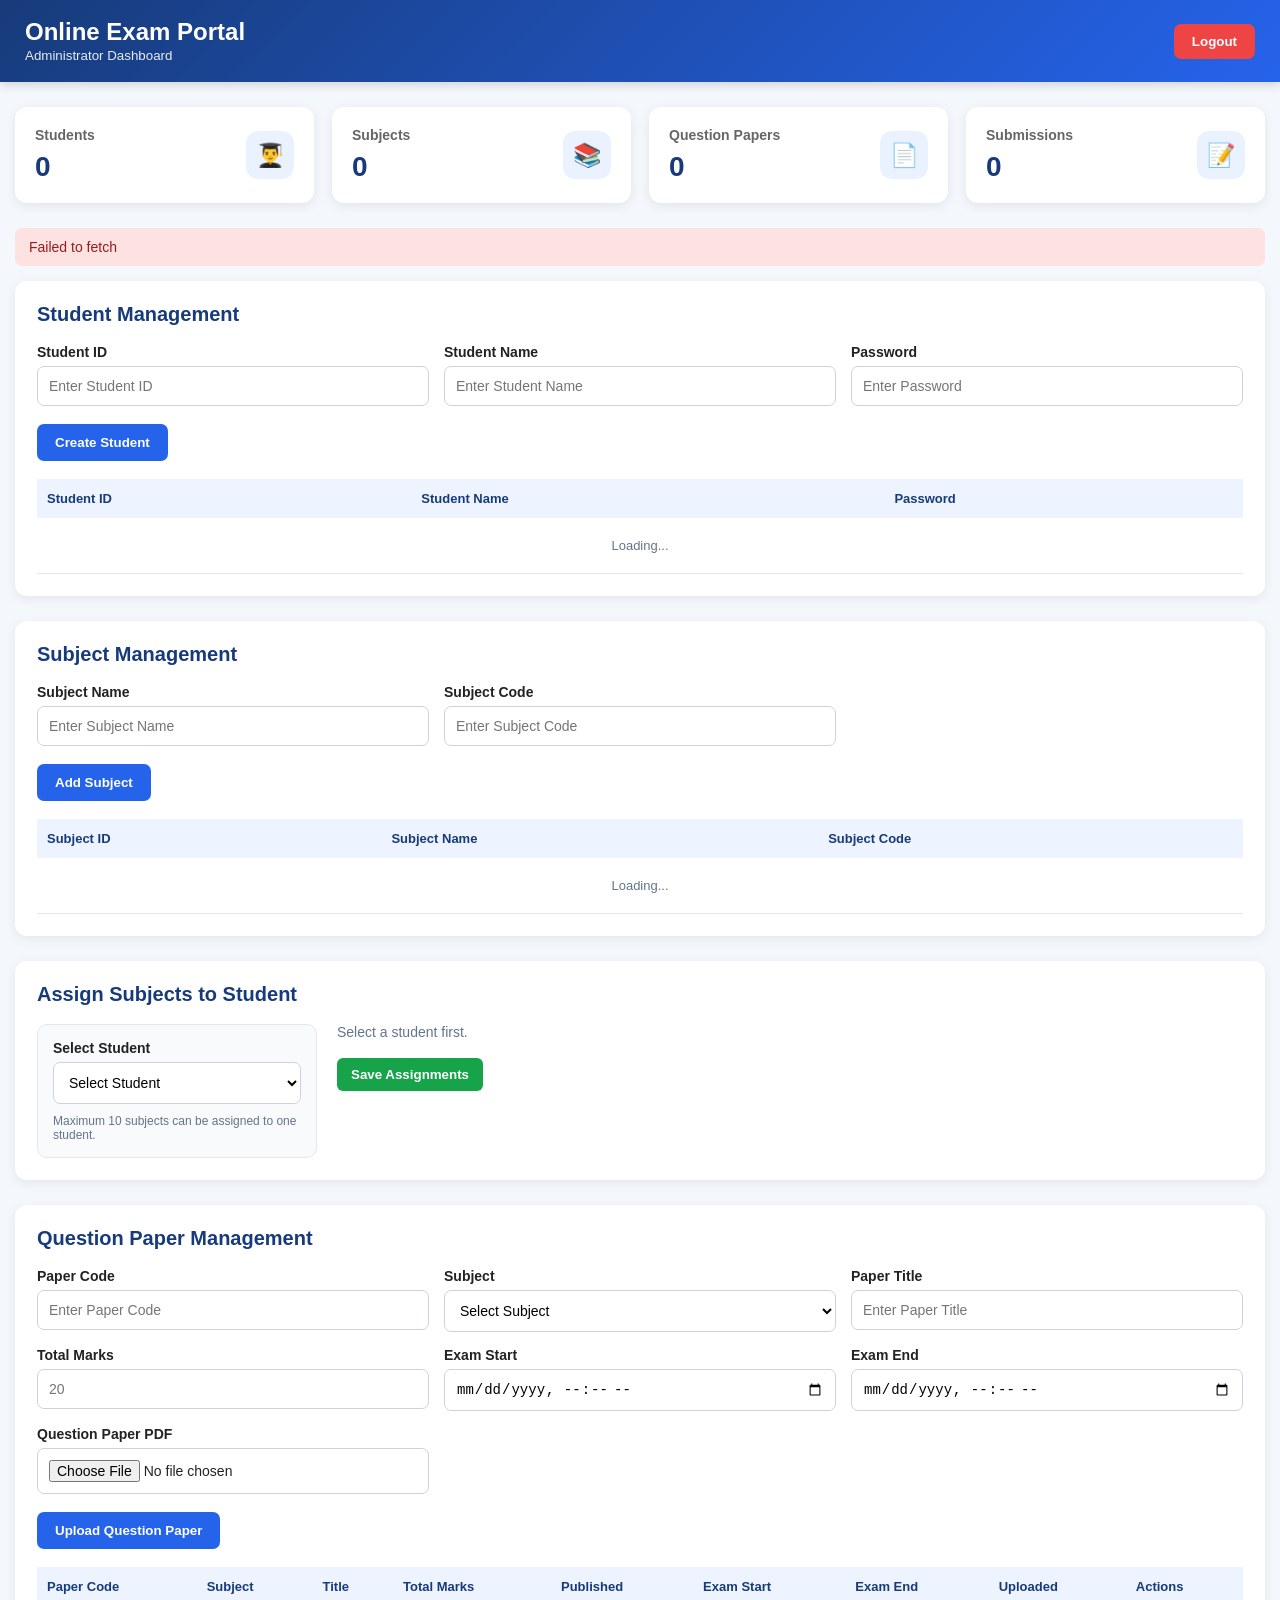
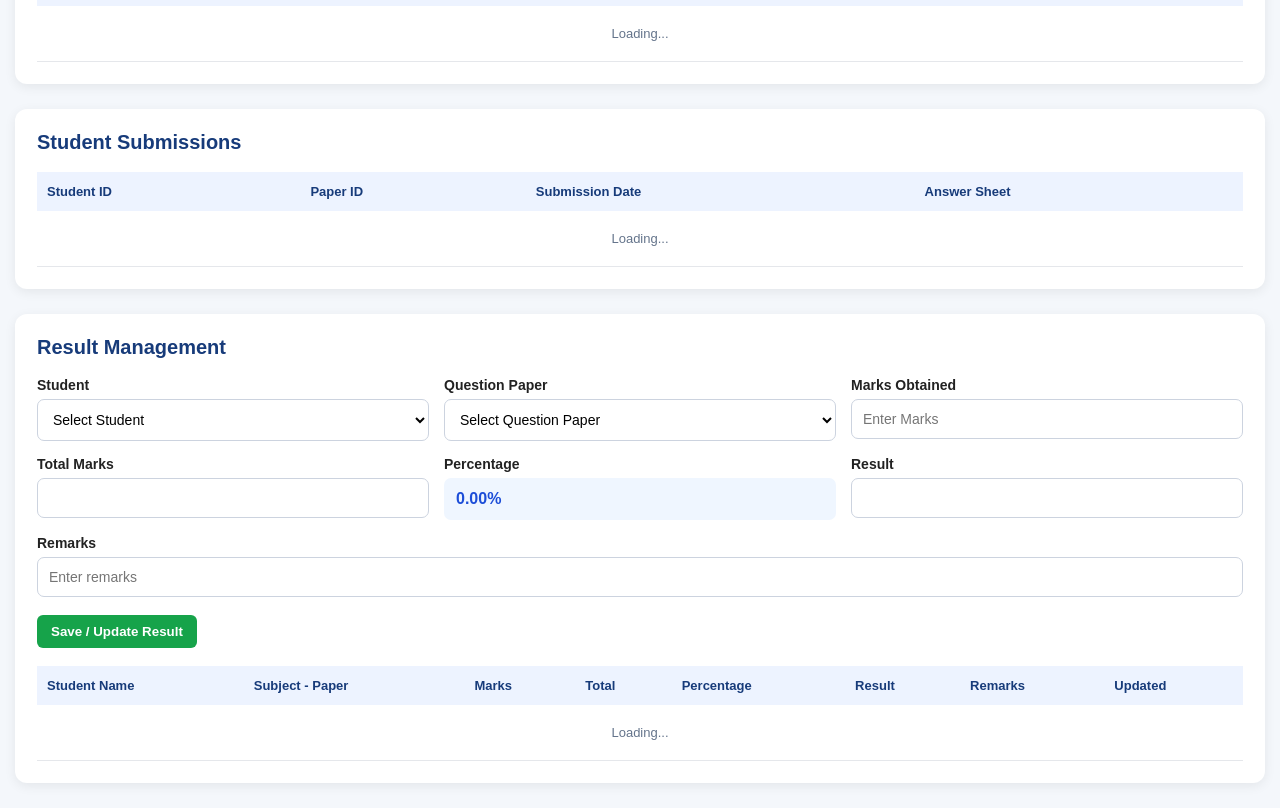
==== commit a3c4eed7: "Update admin.html" ====
--- a/admin.html
+++ b/admin.html
@@ -4,7 +4,7 @@
 <meta charset="UTF-8">
 <meta name="viewport" content="width=device-width, initial-scale=1.0">
 
-<title>Admin Dashboard - Online Examination Portal</title>
+<title>Admin Panel - Online Exam Portal</title>
 
 <style>
 * {
@@ -13,1027 +13,881 @@
 
 body {
     margin: 0;
-    font-family: Arial, Helvetica, sans-serif;
+    font-family: Arial, sans-serif;
     background: #f4f7fb;
-    color: #263238;
-}
-
-/* =========================
-   HEADER
-========================= */
+    color: #222;
+}
+
 .header {
-    background: linear-gradient(135deg, #0d47a1, #1976d2);
+    background: linear-gradient(135deg, #173b7a, #2563eb);
     color: white;
     padding: 18px 25px;
     display: flex;
+    justify-content: space-between;
     align-items: center;
+    box-shadow: 0 3px 10px rgba(0,0,0,0.15);
+}
+
+.header h1 {
+    margin: 0;
+    font-size: 24px;
+}
+
+.header small {
+    opacity: 0.9;
+}
+
+.logout-btn {
+    background: #ef4444;
+    border: none;
+    color: white;
+    padding: 10px 18px;
+    border-radius: 7px;
+    cursor: pointer;
+    font-weight: bold;
+}
+
+.logout-btn:hover {
+    background: #dc2626;
+}
+
+.container {
+    max-width: 1450px;
+    margin: 25px auto;
+    padding: 0 15px;
+}
+
+.dashboard-cards {
+    display: grid;
+    grid-template-columns: repeat(4, 1fr);
+    gap: 18px;
+    margin-bottom: 25px;
+}
+
+.card {
+    background: white;
+    border-radius: 12px;
+    padding: 20px;
+    box-shadow: 0 3px 12px rgba(0,0,0,0.08);
+}
+
+.summary-card {
+    display: flex;
     justify-content: space-between;
-    box-shadow: 0 3px 12px rgba(0,0,0,.15);
-}
-
-.header-left {
-    display: flex;
     align-items: center;
-    gap: 12px;
-}
-
-.header-icon {
+}
+
+.summary-card h3 {
+    margin: 0 0 8px;
+    font-size: 14px;
+    color: #666;
+}
+
+.summary-card .number {
+    font-size: 28px;
+    font-weight: bold;
+    color: #173b7a;
+}
+
+.icon-box {
     width: 48px;
     height: 48px;
     border-radius: 12px;
-    background: rgba(255,255,255,.18);
+    background: #eaf1ff;
     display: flex;
     align-items: center;
     justify-content: center;
-    font-size: 25px;
-}
-
-.header h1 {
-    margin: 0;
-    font-size: 21px;
-}
-
-.header small {
-    opacity: .85;
-}
-
-.logout-btn {
-    border: none;
-    background: #fff;
-    color: #0d47a1;
-    padding: 10px 16px;
-    border-radius: 8px;
-    font-weight: bold;
-    cursor: pointer;
-}
-
-/* =========================
-   MAIN
-========================= */
-.container {
-    width: 95%;
-    max-width: 1400px;
-    margin: 22px auto;
-}
-
-/* =========================
-   SUMMARY
-========================= */
-.summary {
-    display: grid;
-    grid-template-columns: repeat(4, 1fr);
-    gap: 15px;
-    margin-bottom: 22px;
-}
-
-.summary-card {
-    background: white;
-    border-radius: 13px;
-    padding: 18px;
-    box-shadow: 0 3px 12px rgba(0,0,0,.07);
-    border-left: 4px solid #1976d2;
-}
-
-.summary-card .number {
-    font-size: 27px;
-    font-weight: bold;
-    color: #0d47a1;
-}
-
-.summary-card .label {
-    color: #718096;
-    margin-top: 5px;
-    font-size: 13px;
-}
-
-/* =========================
-   SECTION
-========================= */
+    font-size: 23px;
+}
+
 .section {
     background: white;
-    border-radius: 14px;
-    padding: 20px;
-    margin-bottom: 22px;
-    box-shadow: 0 3px 12px rgba(0,0,0,.07);
+    border-radius: 12px;
+    padding: 22px;
+    margin-bottom: 25px;
+    box-shadow: 0 3px 12px rgba(0,0,0,0.07);
+}
+
+.section-header {
+    display: flex;
+    justify-content: space-between;
+    align-items: center;
+    margin-bottom: 18px;
+    gap: 10px;
+    flex-wrap: wrap;
 }
 
 .section-title {
-    font-size: 19px;
-    font-weight: bold;
-    color: #12395b;
-    margin-bottom: 18px;
-    padding-bottom: 10px;
-    border-bottom: 1px solid #e6edf4;
-}
-
-/* =========================
-   FORMS
-========================= */
+    margin: 0;
+    color: #173b7a;
+    font-size: 20px;
+}
+
 .form-grid {
     display: grid;
     grid-template-columns: repeat(3, 1fr);
-    gap: 14px;
+    gap: 15px;
 }
 
 .form-group {
-    margin-bottom: 10px;
+    display: flex;
+    flex-direction: column;
 }
 
 .form-group label {
-    display: block;
-    font-size: 13px;
     font-weight: bold;
     margin-bottom: 6px;
-    color: #425466;
+    font-size: 14px;
 }
 
 input,
 select {
-    width: 100%;
-    height: 42px;
-    border: 1px solid #cbd5df;
-    border-radius: 8px;
-    padding: 0 11px;
+    padding: 11px;
+    border: 1px solid #ccd3df;
+    border-radius: 7px;
     font-size: 14px;
-    outline: none;
     background: white;
 }
 
 input:focus,
 select:focus {
-    border-color: #1976d2;
-    box-shadow: 0 0 0 3px rgba(25,118,210,.08);
-}
-
-input[type=file] {
-    padding-top: 9px;
-}
-
-textarea {
-    width: 100%;
-    border: 1px solid #cbd5df;
-    border-radius: 8px;
-    padding: 10px;
-    resize: vertical;
-    font-family: Arial, Helvetica, sans-serif;
-}
-
-/* =========================
-   BUTTONS
-========================= */
-.btn {
+    outline: none;
+    border-color: #2563eb;
+}
+
+button {
+    font-family: Arial, sans-serif;
+}
+
+.primary-btn {
+    background: #2563eb;
+    color: white;
     border: none;
-    border-radius: 8px;
-    padding: 9px 13px;
+    padding: 11px 18px;
+    border-radius: 7px;
     cursor: pointer;
     font-weight: bold;
-    font-size: 12px;
-    display: inline-block;
-    text-decoration: none;
-    margin: 2px;
-}
-
-.btn-primary {
-    background: #1976d2;
+}
+
+.primary-btn:hover {
+    background: #1d4ed8;
+}
+
+.success-btn {
+    background: #16a34a;
     color: white;
-}
-
-.btn-success {
-    background: #2e7d32;
+    border: none;
+    padding: 9px 14px;
+    border-radius: 6px;
+    cursor: pointer;
+    font-weight: bold;
+}
+
+.success-btn:hover {
+    background: #15803d;
+}
+
+.warning-btn {
+    background: #f59e0b;
     color: white;
-}
-
-.btn-warning {
-    background: #ef6c00;
+    border: none;
+    padding: 9px 14px;
+    border-radius: 6px;
+    cursor: pointer;
+    font-weight: bold;
+}
+
+.warning-btn:hover {
+    background: #d97706;
+}
+
+.danger-btn {
+    background: #dc2626;
     color: white;
-}
-
-.btn-danger {
-    background: #c62828;
+    border: none;
+    padding: 9px 14px;
+    border-radius: 6px;
+    cursor: pointer;
+    font-weight: bold;
+}
+
+.danger-btn:hover {
+    background: #b91c1c;
+}
+
+.secondary-btn {
+    background: #64748b;
     color: white;
-}
-
-.btn-secondary {
-    background: #607d8b;
-    color: white;
-}
-
-.btn-light {
-    background: #edf3f8;
-    color: #29445d;
-}
-
-.btn-purple {
-    background: #7b1fa2;
-    color: white;
-}
-
-.btn:disabled {
-    opacity: .55;
-    cursor: not-allowed;
-}
-
-/* =========================
-   TABLE
-========================= */
-.table-wrap {
+    border: none;
+    padding: 9px 14px;
+    border-radius: 6px;
+    cursor: pointer;
+    font-weight: bold;
+}
+
+.secondary-btn:hover {
+    background: #475569;
+}
+
+.table-container {
     overflow-x: auto;
 }
 
 table {
     width: 100%;
     border-collapse: collapse;
-    min-width: 850px;
+    min-width: 900px;
 }
 
 th {
-    background: #edf4fa;
-    color: #24445f;
-    font-size: 12px;
+    background: #edf3ff;
+    color: #173b7a;
+    padding: 12px 10px;
     text-align: left;
-    padding: 11px 9px;
+    font-size: 13px;
     white-space: nowrap;
 }
 
 td {
-    padding: 10px 9px;
-    border-bottom: 1px solid #edf0f3;
+    padding: 11px 10px;
+    border-bottom: 1px solid #e5e7eb;
     font-size: 13px;
     vertical-align: middle;
 }
 
-tr:hover td {
+tr:hover {
     background: #fafcff;
 }
 
-/* =========================
-   ASSIGNMENTS
-========================= */
+.status {
+    display: inline-block;
+    padding: 5px 10px;
+    border-radius: 20px;
+    font-size: 12px;
+    font-weight: bold;
+}
+
+.status-published {
+    background: #dcfce7;
+    color: #166534;
+}
+
+.status-unpublished {
+    background: #fee2e2;
+    color: #991b1b;
+}
+
+.status-draft {
+    background: #fef3c7;
+    color: #92400e;
+}
+
+.action-buttons {
+    display: flex;
+    flex-wrap: wrap;
+    gap: 6px;
+}
+
+.action-buttons button {
+    padding: 7px 10px;
+    font-size: 12px;
+}
+
 .assignment-area {
     display: grid;
     grid-template-columns: 280px 1fr;
     gap: 20px;
 }
 
-.subject-box {
-    border: 1px solid #dce5ec;
+.student-select-box {
+    background: #f8fafc;
+    padding: 15px;
     border-radius: 10px;
-    padding: 13px;
-    max-height: 280px;
-    overflow-y: auto;
+    border: 1px solid #e2e8f0;
+}
+
+.subject-list {
+    display: grid;
+    grid-template-columns: repeat(3, 1fr);
+    gap: 10px;
 }
 
 .subject-check {
-    display: flex;
-    align-items: center;
-    gap: 8px;
-    padding: 8px 4px;
-    border-bottom: 1px solid #edf1f4;
+    background: #f8fafc;
+    border: 1px solid #e2e8f0;
+    padding: 10px;
+    border-radius: 7px;
+}
+
+.subject-check label {
+    cursor: pointer;
     font-size: 13px;
 }
 
-.subject-check input {
-    width: auto;
-    height: auto;
-}
-
-/* =========================
-   PAPER STATUS
-========================= */
-.status {
-    display: inline-block;
-    padding: 5px 9px;
-    border-radius: 20px;
-    font-size: 11px;
+.limit-note {
+    margin-top: 10px;
+    font-size: 12px;
+    color: #64748b;
+}
+
+.message {
+    padding: 11px 14px;
+    border-radius: 7px;
+    margin-bottom: 15px;
+    display: none;
+    font-size: 14px;
+}
+
+.message.success {
+    background: #dcfce7;
+    color: #166534;
+    display: block;
+}
+
+.message.error {
+    background: #fee2e2;
+    color: #991b1b;
+    display: block;
+}
+
+.loading {
+    color: #64748b;
+    font-size: 14px;
+}
+
+.empty {
+    text-align: center;
+    padding: 20px;
+    color: #64748b;
+}
+
+.result-form {
+    display: grid;
+    grid-template-columns: repeat(3, 1fr);
+    gap: 15px;
+}
+
+.result-form .full {
+    grid-column: 1 / -1;
+}
+
+.percent-box {
+    padding: 12px;
+    background: #eff6ff;
+    border-radius: 7px;
+    color: #1d4ed8;
     font-weight: bold;
-    white-space: nowrap;
-}
-
-.status-published {
-    background: #e7f6ea;
-    color: #2e7d32;
-}
-
-.status-unpublished {
-    background: #fff2df;
-    color: #ef6c00;
-}
-
-.status-draft {
-    background: #e8eaf6;
-    color: #3949ab;
-}
-
-.status-submitted {
-    background: #e8f1ff;
-    color: #1565c0;
-}
-
-.status-edited {
-    background: #f3e8ff;
-    color: #7b1fa2;
-}
-
-/* =========================
-   PAPER ACTIONS
-========================= */
-.paper-actions {
-    display: flex;
-    flex-wrap: wrap;
-    align-items: center;
-    gap: 3px;
-    min-width: 260px;
-}
-
-/* =========================
-   MESSAGE
-========================= */
-.message {
-    display: none;
-    padding: 11px 13px;
-    margin-bottom: 15px;
-    border-radius: 8px;
-    font-size: 13px;
-}
-
-.message.success {
-    display: block;
-    background: #eaf7ed;
-    color: #216b2a;
-    border: 1px solid #bce0c2;
-}
-
-.message.error {
-    display: block;
-    background: #fff0f0;
-    color: #a52222;
-    border: 1px solid #f0c3c3;
-}
-
-.message.loading {
-    display: block;
-    background: #edf6ff;
-    color: #155b91;
-    border: 1px solid #c8e0f5;
-}
-
-/* =========================
-   UPLOAD PROGRESS
-========================= */
-.progress-box {
-    display: none;
-    margin-top: 14px;
-}
-
-.progress-bg {
-    width: 100%;
-    height: 9px;
-    background: #e3eaf0;
-    border-radius: 10px;
-    overflow: hidden;
-}
-
-.progress-bar {
-    width: 0%;
-    height: 100%;
-    background: #1976d2;
-    transition: width .2s;
-}
-
-.progress-text {
-    font-size: 12px;
-    color: #607d8b;
-    margin-top: 5px;
-}
-
-/* =========================
-   RESPONSIVE
-========================= */
-@media(max-width:900px) {
-
-    .summary {
-        grid-template-columns: repeat(2,1fr);
-    }
-
-    .form-grid {
-        grid-template-columns: repeat(2,1fr);
+}
+
+@media (max-width: 1000px) {
+    .dashboard-cards {
+        grid-template-columns: repeat(2, 1fr);
+    }
+
+    .form-grid,
+    .result-form {
+        grid-template-columns: repeat(2, 1fr);
     }
 
     .assignment-area {
         grid-template-columns: 1fr;
     }
-}
-
-@media(max-width:600px) {
-
+
+    .subject-list {
+        grid-template-columns: repeat(2, 1fr);
+    }
+}
+
+@media (max-width: 650px) {
     .header {
-        padding: 14px;
+        padding: 15px;
+        align-items: flex-start;
+        gap: 10px;
     }
 
     .header h1 {
-        font-size: 17px;
-    }
-
-    .container {
-        width: 94%;
-    }
-
-    .summary {
-        grid-template-columns: 1fr 1fr;
-        gap: 10px;
-    }
-
-    .summary-card {
-        padding: 13px;
-    }
-
-    .form-grid {
+        font-size: 19px;
+    }
+
+    .dashboard-cards {
+        grid-template-columns: 1fr;
+    }
+
+    .form-grid,
+    .result-form {
+        grid-template-columns: 1fr;
+    }
+
+    .subject-list {
         grid-template-columns: 1fr;
     }
 
     .section {
         padding: 15px;
     }
-
-    .paper-actions {
-        min-width: 220px;
-    }
 }
 </style>
 </head>
 
 <body>
 
-<header class="header">
-
-    <div class="header-left">
-
-        <div class="header-icon">🎓</div>
-
-        <div>
-            <h1>Online Examination Portal</h1>
-            <small>Administrator Dashboard</small>
+<div class="header">
+    <div>
+        <h1>Online Exam Portal</h1>
+        <small>Administrator Dashboard</small>
+    </div>
+
+    <button class="logout-btn" onclick="logout()">Logout</button>
+</div>
+
+<div class="container">
+
+    <!-- SUMMARY CARDS -->
+    <div class="dashboard-cards">
+
+        <div class="card summary-card">
+            <div>
+                <h3>Students</h3>
+                <div class="number" id="studentCount">0</div>
+            </div>
+            <div class="icon-box">👨‍🎓</div>
         </div>
 
+        <div class="card summary-card">
+            <div>
+                <h3>Subjects</h3>
+                <div class="number" id="subjectCount">0</div>
+            </div>
+            <div class="icon-box">📚</div>
+        </div>
+
+        <div class="card summary-card">
+            <div>
+                <h3>Question Papers</h3>
+                <div class="number" id="paperCount">0</div>
+            </div>
+            <div class="icon-box">📄</div>
+        </div>
+
+        <div class="card summary-card">
+            <div>
+                <h3>Submissions</h3>
+                <div class="number" id="submissionCount">0</div>
+            </div>
+            <div class="icon-box">📝</div>
+        </div>
+
     </div>
 
-    <button class="logout-btn" onclick="logout()">Logout</button>
-
-</header>
-
-
-<div class="container">
-
-<div id="message" class="message"></div>
-
-
-<!-- =========================
-     SUMMARY
-========================= -->
-
-<div class="summary">
-
-    <div class="summary-card">
-        <div class="number" id="studentCount">0</div>
-        <div class="label">Students</div>
+
+    <!-- MESSAGE -->
+    <div id="messageBox" class="message"></div>
+
+
+    <!-- STUDENT MANAGEMENT -->
+    <div class="section">
+
+        <div class="section-header">
+            <h2 class="section-title">Student Management</h2>
+        </div>
+
+        <div class="form-grid">
+
+            <div class="form-group">
+                <label>Student ID</label>
+                <input type="text" id="studentId" placeholder="Enter Student ID">
+            </div>
+
+            <div class="form-group">
+                <label>Student Name</label>
+                <input type="text" id="studentName" placeholder="Enter Student Name">
+            </div>
+
+            <div class="form-group">
+                <label>Password</label>
+                <input type="text" id="studentPassword" placeholder="Enter Password">
+            </div>
+
+        </div>
+
+        <br>
+
+        <button class="primary-btn" onclick="createStudent()">
+            Create Student
+        </button>
+
+        <br><br>
+
+        <div class="table-container">
+            <table>
+                <thead>
+                    <tr>
+                        <th>Student ID</th>
+                        <th>Student Name</th>
+                        <th>Password</th>
+                    </tr>
+                </thead>
+
+                <tbody id="studentsTableBody">
+                    <tr>
+                        <td colspan="3" class="empty">Loading...</td>
+                    </tr>
+                </tbody>
+            </table>
+        </div>
+
     </div>
 
-    <div class="summary-card">
-        <div class="number" id="subjectCount">0</div>
-        <div class="label">Subjects</div>
+
+    <!-- SUBJECT MANAGEMENT -->
+    <div class="section">
+
+        <div class="section-header">
+            <h2 class="section-title">Subject Management</h2>
+        </div>
+
+        <div class="form-grid">
+
+            <div class="form-group">
+                <label>Subject Name</label>
+                <input type="text" id="subjectName" placeholder="Enter Subject Name">
+            </div>
+
+            <div class="form-group">
+                <label>Subject Code</label>
+                <input type="text" id="subjectCode" placeholder="Enter Subject Code">
+            </div>
+
+        </div>
+
+        <br>
+
+        <button class="primary-btn" onclick="addSubject()">
+            Add Subject
+        </button>
+
+        <br><br>
+
+        <div class="table-container">
+            <table>
+                <thead>
+                    <tr>
+                        <th>Subject ID</th>
+                        <th>Subject Name</th>
+                        <th>Subject Code</th>
+                    </tr>
+                </thead>
+
+                <tbody id="subjectsTableBody">
+                    <tr>
+                        <td colspan="3" class="empty">Loading...</td>
+                    </tr>
+                </tbody>
+            </table>
+        </div>
+
     </div>
 
-    <div class="summary-card">
-        <div class="number" id="paperCount">0</div>
-        <div class="label">Question Papers</div>
+
+    <!-- ASSIGN SUBJECTS -->
+    <div class="section">
+
+        <div class="section-header">
+            <h2 class="section-title">Assign Subjects to Student</h2>
+        </div>
+
+        <div class="assignment-area">
+
+            <div class="student-select-box">
+
+                <div class="form-group">
+                    <label>Select Student</label>
+
+                    <select id="assignmentStudent" onchange="loadStudentAssignments()">
+                        <option value="">Select Student</option>
+                    </select>
+                </div>
+
+                <div class="limit-note">
+                    Maximum 10 subjects can be assigned to one student.
+                </div>
+
+            </div>
+
+            <div>
+
+                <div id="assignmentSubjects" class="subject-list">
+                    <div class="loading">
+                        Select a student first.
+                    </div>
+                </div>
+
+                <br>
+
+                <button class="success-btn" onclick="saveAssignments()">
+                    Save Assignments
+                </button>
+
+            </div>
+
+        </div>
+
     </div>
 
-    <div class="summary-card">
-        <div class="number" id="submissionCount">0</div>
-        <div class="label">Submissions</div>
+
+    <!-- QUESTION PAPER MANAGEMENT -->
+    <div class="section">
+
+        <div class="section-header">
+            <h2 class="section-title">Question Paper Management</h2>
+        </div>
+
+        <div class="form-grid">
+
+            <div class="form-group">
+                <label>Paper Code</label>
+                <input type="text" id="paperCode" placeholder="Enter Paper Code">
+            </div>
+
+            <div class="form-group">
+                <label>Subject</label>
+
+                <select id="paperSubject">
+                    <option value="">Select Subject</option>
+                </select>
+
+            </div>
+
+            <div class="form-group">
+                <label>Paper Title</label>
+                <input type="text" id="paperTitle" placeholder="Enter Paper Title">
+            </div>
+
+            <div class="form-group">
+                <label>Total Marks</label>
+                <input type="number" id="totalMarks" placeholder="20">
+            </div>
+
+            <div class="form-group">
+                <label>Exam Start</label>
+                <input type="datetime-local" id="examStart">
+            </div>
+
+            <div class="form-group">
+                <label>Exam End</label>
+                <input type="datetime-local" id="examEnd">
+            </div>
+
+            <div class="form-group">
+                <label>Question Paper PDF</label>
+                <input type="file" id="paperFile" accept="application/pdf">
+            </div>
+
+        </div>
+
+        <br>
+
+        <button class="primary-btn" onclick="uploadPaper()">
+            Upload Question Paper
+        </button>
+
+        <br><br>
+
+        <div class="table-container">
+
+            <table>
+
+                <thead>
+                    <tr>
+                        <th>Paper Code</th>
+                        <th>Subject</th>
+                        <th>Title</th>
+                        <th>Total Marks</th>
+                        <th>Published</th>
+                        <th>Exam Start</th>
+                        <th>Exam End</th>
+                        <th>Uploaded</th>
+                        <th>Actions</th>
+                    </tr>
+                </thead>
+
+                <tbody id="papersTableBody">
+                    <tr>
+                        <td colspan="9" class="empty">Loading...</td>
+                    </tr>
+                </tbody>
+
+            </table>
+
+        </div>
+
     </div>
 
+
+    <!-- SUBMISSIONS -->
+    <div class="section">
+
+        <div class="section-header">
+            <h2 class="section-title">Student Submissions</h2>
+        </div>
+
+        <div class="table-container">
+
+            <table>
+
+                <thead>
+                    <tr>
+                        <th>Student ID</th>
+                        <th>Paper ID</th>
+                        <th>Submission Date</th>
+                        <th>Answer Sheet</th>
+                    </tr>
+                </thead>
+
+                <tbody id="submissionsTableBody">
+                    <tr>
+                        <td colspan="4" class="empty">Loading...</td>
+                    </tr>
+                </tbody>
+
+            </table>
+
+        </div>
+
+    </div>
+
+
+    <!-- RESULT MANAGEMENT -->
+    <div class="section">
+
+        <div class="section-header">
+            <h2 class="section-title">Result Management</h2>
+        </div>
+
+        <div class="result-form">
+
+            <div class="form-group">
+                <label>Student</label>
+
+                <select id="resultStudent" onchange="loadResultPapers()">
+                    <option value="">Select Student</option>
+                </select>
+
+            </div>
+
+            <div class="form-group">
+                <label>Question Paper</label>
+
+                <select id="resultPaper">
+                    <option value="">Select Question Paper</option>
+                </select>
+
+            </div>
+
+            <div class="form-group">
+                <label>Marks Obtained</label>
+
+                <input
+                    type="number"
+                    id="marksObtained"
+                    min="0"
+                    step="0.01"
+                    placeholder="Enter Marks"
+                    oninput="calculatePercentage()"
+                >
+
+            </div>
+
+            <div class="form-group">
+                <label>Total Marks</label>
+
+                <input
+                    type="number"
+                    id="resultTotalMarks"
+                    readonly
+                >
+
+            </div>
+
+            <div class="form-group">
+                <label>Percentage</label>
+
+                <div class="percent-box" id="percentageBox">
+                    0.00%
+                </div>
+
+            </div>
+
+            <div class="form-group">
+                <label>Result</label>
+
+                <input
+                    type="text"
+                    id="resultStatus"
+                    readonly
+                >
+
+            </div>
+
+            <div class="form-group full">
+
+                <label>Remarks</label>
+
+                <input
+                    type="text"
+                    id="resultRemarks"
+                    placeholder="Enter remarks"
+                >
+
+            </div>
+
+        </div>
+
+        <br>
+
+        <button class="success-btn" onclick="saveResult()">
+            Save / Update Result
+        </button>
+
+        <br><br>
+
+        <div class="table-container">
+
+            <table>
+
+                <thead>
+                    <tr>
+                        <th>Student Name</th>
+                        <th>Subject - Paper</th>
+                        <th>Marks</th>
+                        <th>Total</th>
+                        <th>Percentage</th>
+                        <th>Result</th>
+                        <th>Remarks</th>
+                        <th>Updated</th>
+                    </tr>
+                </thead>
+
+                <tbody id="resultsTableBody">
+                    <tr>
+                        <td colspan="8" class="empty">Loading...</td>
+                    </tr>
+                </tbody>
+
+            </table>
+
+        </div>
+
+    </div>
+
 </div>
 
 
-<!-- =========================
-     STUDENT MANAGEMENT
-========================= -->
-
-<section class="section">
-
-<div class="section-title">
-👨‍🎓 Student Management
-</div>
-
-<div class="form-grid">
-
-    <div class="form-group">
-        <label>Student ID</label>
-        <input type="text" id="studentId" placeholder="Enter Student ID">
-    </div>
-
-    <div class="form-group">
-        <label>Student Password</label>
-        <input type="text" id="studentPassword" placeholder="Enter Password">
-    </div>
-
-    <div class="form-group">
-        <label>Student Name</label>
-        <input type="text" id="studentName" placeholder="Enter Student Name">
-    </div>
-
-    <div class="form-group">
-        <label>Active</label>
-
-        <select id="studentActive">
-            <option value="Yes">Yes</option>
-            <option value="No">No</option>
-        </select>
-
-    </div>
-
-</div>
-
-<button class="btn btn-primary" onclick="createStudent()">
-+ Create Student
-</button>
-
-
-<div class="table-wrap" style="margin-top:18px">
-
-<table>
-
-<thead>
-
-<tr>
-<th>Student ID</th>
-<th>Student Name</th>
-<th>Active</th>
-<th>Created At</th>
-</tr>
-
-</thead>
-
-<tbody id="studentsTable"></tbody>
-
-</table>
-
-</div>
-
-</section>
-
-
-<!-- =========================
-     SUBJECT MANAGEMENT
-========================= -->
-
-<section class="section">
-
-<div class="section-title">
-📚 Subject Management
-</div>
-
-<div class="form-grid">
-
-    <div class="form-group">
-        <label>Subject ID</label>
-        <input type="text" id="subjectId" placeholder="Example: SUB001">
-    </div>
-
-    <div class="form-group">
-        <label>Subject Name</label>
-        <input type="text" id="subjectName" placeholder="Subject Name">
-    </div>
-
-    <div class="form-group">
-        <label>Subject Code</label>
-        <input type="text" id="subjectCode" placeholder="Subject Code">
-    </div>
-
-</div>
-
-<button class="btn btn-primary" onclick="addSubject()">
-+ Add Subject
-</button>
-
-
-<div class="table-wrap" style="margin-top:18px">
-
-<table>
-
-<thead>
-
-<tr>
-<th>Subject ID</th>
-<th>Subject Name</th>
-<th>Subject Code</th>
-<th>Created At</th>
-</tr>
-
-</thead>
-
-<tbody id="subjectsTable"></tbody>
-
-</table>
-
-</div>
-
-</section>
-
-
-<!-- =========================
-     ASSIGN SUBJECTS
-========================= -->
-
-<section class="section">
-
-<div class="section-title">
-🔗 Assign Subjects to Student
-</div>
-
-<div class="assignment-area">
-
-    <div>
-
-        <div class="form-group">
-
-            <label>Select Student</label>
-
-            <select id="assignmentStudent"
-                    onchange="loadAssignmentCheckboxes()">
-
-                <option value="">Select Student</option>
-
-            </select>
-
-        </div>
-
-    </div>
-
-
-    <div>
-
-        <label style="display:block;font-size:13px;font-weight:bold;margin-bottom:7px;color:#425466;">
-
-            Select Subjects (Maximum 10)
-
-        </label>
-
-
-        <div class="subject-box" id="subjectCheckboxes">
-
-            <div style="color:#78909c">
-                Select a student first.
-            </div>
-
-        </div>
-
-
-        <div style="margin-top:12px">
-
-            <button class="btn btn-success"
-                    onclick="saveAssignments()">
-
-                Save Assignments
-
-            </button>
-
-        </div>
-
-    </div>
-
-</div>
-
-</section>
-
-
-<!-- =========================
-     QUESTION PAPER MANAGEMENT
-========================= -->
-
-<section class="section">
-
-<div class="section-title">
-📄 Question Paper Management
-</div>
-
-
-<div class="form-grid">
-
-    <div class="form-group">
-
-        <label>Paper Code *</label>
-
-        <input type="text"
-               id="paperCode"
-               placeholder="Example: BS-05">
-
-    </div>
-
-
-    <div class="form-group">
-
-        <label>Subject *</label>
-
-        <select id="paperSubject">
-
-            <option value="">
-                Select Subject
-            </option>
-
-        </select>
-
-    </div>
-
-
-    <div class="form-group">
-
-        <label>Paper Title *</label>
-
-        <input type="text"
-               id="paperTitle"
-               placeholder="Question Paper Title">
-
-    </div>
-
-
-    <div class="form-group">
-
-        <label>Total Marks</label>
-
-        <input type="number"
-               id="totalMarks"
-               placeholder="20"
-               min="1">
-
-    </div>
-
-
-    <div class="form-group">
-
-        <label>Exam Start</label>
-
-        <input type="datetime-local"
-               id="examStart">
-
-    </div>
-
-
-    <div class="form-group">
-
-        <label>Exam End</label>
-
-        <input type="datetime-local"
-               id="examEnd">
-
-    </div>
-
-
-    <div class="form-group"
-         style="grid-column:1/-1">
-
-        <label>Question Paper PDF *</label>
-
-        <input type="file"
-               id="paperFile"
-               accept="application/pdf,.pdf">
-
-    </div>
-
-</div>
-
-
-<button class="btn btn-primary"
-        id="uploadPaperBtn"
-        onclick="uploadPaper()">
-
-    📤 Upload Question Paper
-
-</button>
-
-
-<div class="progress-box"
-     id="uploadProgressBox">
-
-    <div class="progress-bg">
-
-        <div class="progress-bar"
-             id="uploadProgressBar">
-        </div>
-
-    </div>
-
-    <div class="progress-text"
-         id="uploadProgressText">
-
-        Preparing PDF...
-
-    </div>
-
-</div>
-
-
-<div class="table-wrap"
-     style="margin-top:20px">
-
-<table>
-
-<thead>
-
-<tr>
-
-<th>Paper Code</th>
-<th>Subject</th>
-<th>Title</th>
-<th>Total Marks</th>
-<th>Published</th>
-<th>Exam Start</th>
-<th>Exam End</th>
-<th>Uploaded</th>
-<th>Actions</th>
-
-</tr>
-
-</thead>
-
-<tbody id="papersTable"></tbody>
-
-</table>
-
-</div>
-
-</section>
-
-
-<!-- =========================
-     STUDENT SUBMISSIONS
-========================= -->
-
-<section class="section">
-
-<div class="section-title">
-📝 Student Submissions
-</div>
-
-<div class="table-wrap">
-
-<table>
-
-<thead>
-
-<tr>
-
-<th>Student ID</th>
-<th>Student Name</th>
-<th>Subject</th>
-<th>Paper ID</th>
-<th>Paper Code</th>
-<th>Type</th>
-<th>Photos</th>
-<th>Submitted</th>
-<th>Status</th>
-<th>Edit Count</th>
-<th>Photos</th>
-
-</tr>
-
-</thead>
-
-<tbody id="submissionsTable"></tbody>
-
-</table>
-
-</div>
-
-</section>
-
-
-<!-- =========================
-     RESULT MANAGEMENT
-========================= -->
-
-<section class="section">
-
-<div class="section-title">
-🏆 Result Management
-</div>
-
-
-<div class="form-grid">
-
-    <div class="form-group">
-
-        <label>Student</label>
-
-        <select id="resultStudent"
-                onchange="loadResultPapers()">
-
-            <option value="">
-                Select Student
-            </option>
-
-        </select>
-
-    </div>
-
-
-    <div class="form-group">
-
-        <label>Paper</label>
-
-        <select id="resultPaper">
-
-            <option value="">
-                Select Paper
-            </option>
-
-        </select>
-
-    </div>
-
-
-    <div class="form-group">
-
-        <label>Marks Obtained</label>
-
-        <input type="number"
-               id="resultMarks"
-               min="0"
-               placeholder="Marks">
-
-    </div>
-
-
-    <div class="form-group"
-         style="grid-column:1/-1">
-
-        <label>Remarks</label>
-
-        <textarea id="resultRemarks"
-                  rows="3"
-                  placeholder="Remarks">
-        </textarea>
-
-    </div>
-
-</div>
-
-
-<button class="btn btn-success"
-        onclick="saveResult()">
-
-    Save / Update Result
-
-</button>
-
-
-<div class="table-wrap"
-     style="margin-top:18px">
-
-<table>
-
-<thead>
-
-<tr>
-
-<th>Student Name</th>
-<th>Subject Name - Title</th>
-<th>Marks</th>
-<th>Total</th>
-<th>Percentage</th>
-<th>Result</th>
-<th>Remarks</th>
-<th>Updated</th>
-
-</tr>
-
-</thead>
-
-<tbody id="resultsTable"></tbody>
-
-</table>
-
-</div>
-
-</section>
-
-</div>
-
-
 <script>
-
-/* =========================================================
-   API
-========================================================= */
 
 const API_URL =
 "https://script.google.com/macros/s/AKfycbxdzpQvRDFD8aoVanwPostU_19pTIjy_ruHwsLZ8slCjox831OxRNWfH94oXSsV_5ctUA/exec";
 
-
-/* =========================================================
-   GLOBAL DATA
-========================================================= */
 
 let students = [];
 let subjects = [];
@@ -1043,35 +897,9 @@
 let results = [];
 
 
-/* =========================================================
-   PAGE LOAD
-========================================================= */
-
-document.addEventListener("DOMContentLoaded", function() {
-
-    const role =
-        sessionStorage.getItem("examPortalRole");
-
-    const adminId =
-        sessionStorage.getItem("adminId");
-
-
-    if (role !== "admin" || !adminId) {
-
-        window.location.href = "index.html";
-
-        return;
-    }
-
-
-    loadAll();
-
-});
-
-
-/* =========================================================
-   API FUNCTION
-========================================================= */
+/* =========================
+   API
+========================= */
 
 async function api(action, data = {}) {
 
@@ -1080,142 +908,137 @@
         ...data
     };
 
-
     const response = await fetch(API_URL, {
-
         method: "POST",
-
         body: JSON.stringify(payload)
-
     });
 
-
-    const text =
-        await response.text();
-
+    const text = await response.text();
 
     console.log(action, text);
 
-
     if (!text) {
+        throw new Error("Empty server response.");
+    }
+
+    let result;
+
+    try {
+        result = JSON.parse(text);
+    } catch(error) {
+
+        console.error("Invalid JSON:", text);
+
+        throw new Error("Invalid response from server.");
+
+    }
+
+    if (result.success === false) {
 
         throw new Error(
-            "Empty server response."
-        );
-
-    }
-
-
-    let result;
-
-
-    try {
-
-        result = JSON.parse(text);
-
-    }
-
-    catch(error) {
-
-        console.error(
-            "Invalid JSON:",
-            text
-        );
-
-        throw new Error(
-            "Invalid response from server."
-        );
-
-    }
-
-
-    if (result.success === false) {
-
-        throw new Error(
-            result.message ||
-            "Request failed."
-        );
-
-    }
-
+            result.message || "Request failed."
+        );
+
+    }
 
     return result;
-
-}
-
-
-/* =========================================================
+}
+
+
+/* =========================
    MESSAGE
-========================================================= */
+========================= */
 
 function showMessage(message, type = "success") {
 
-    const box =
-        document.getElementById(
-            "message"
-        );
-
+    const box = document.getElementById("messageBox");
+
+    box.textContent = message;
 
     box.className =
         "message " + type;
 
-
-    box.textContent =
-        message;
-
-
-    box.style.display =
-        "block";
-
-
-    window.scrollTo({
-
-        top: 0,
-
-        behavior: "smooth"
-
-    });
-
-
-    if (type === "success") {
-
-        setTimeout(function() {
-
-            box.style.display =
-                "none";
-
-        }, 3500);
-
-    }
-
-}
-
-
-/* =========================================================
-   LOAD ALL
-========================================================= */
-
-async function loadAll() {
+    setTimeout(() => {
+
+        box.className = "message";
+
+    }, 4000);
+
+}
+
+
+/* =========================
+   INITIAL LOAD
+========================= */
+
+async function loadDashboard() {
 
     try {
 
-        await loadStudents();
-
-        await loadSubjects();
-
-        await loadAssignments();
-
-        await loadPapers();
-
-        await loadSubmissions();
-
-        await loadResults();
+        const [
+            studentsData,
+            subjectsData,
+            assignmentsData,
+            papersData,
+            submissionsData,
+            resultsData
+        ] = await Promise.all([
+
+            api("getStudents"),
+
+            api("getSubjects"),
+
+            api("getAssignments"),
+
+            api("getPapers"),
+
+            api("getSubmissions"),
+
+            api("getResults")
+
+        ]);
+
+
+        students =
+            studentsData.students || [];
+
+        subjects =
+            subjectsData.subjects || [];
+
+        assignments =
+            assignmentsData.assignments || [];
+
+        papers =
+            papersData.papers || [];
+
+        submissions =
+            submissionsData.submissions || [];
+
+        results =
+            resultsData.results || [];
+
+
+        renderStudents();
+
+        renderSubjects();
+
+        populateStudentDropdowns();
+
+        populatePaperSubjectDropdown();
+
+        renderAssignments();
+
+        renderPapers();
+
+        renderSubmissions();
+
+        renderResults();
+
 
         updateSummary();
 
-    }
-
-    catch(error) {
+
+    } catch(error) {
 
         console.error(error);
 
@@ -1229,323 +1052,132 @@
 }
 
 
-/* =========================================================
+/* =========================
+   SUMMARY
+========================= */
+
+function updateSummary() {
+
+    document.getElementById("studentCount").textContent =
+        students.length;
+
+    document.getElementById("subjectCount").textContent =
+        subjects.length;
+
+    document.getElementById("paperCount").textContent =
+        papers.length;
+
+    document.getElementById("submissionCount").textContent =
+        submissions.length;
+
+}
+
+
+/* =========================
    STUDENTS
-========================================================= */
-
-async function loadStudents() {
-
-    const data =
-        await api("getStudents");
-
-
-    students =
-        data.students ||
-        data.data ||
-        [];
-
-
-    renderStudents();
-
-    populateStudentDropdowns();
-
-}
-
+========================= */
 
 function renderStudents() {
 
-    const tbody =
-        document.getElementById(
-            "studentsTable"
-        );
-
-
-    tbody.innerHTML = "";
-
-
-    students.forEach(function(student) {
-
-        const tr =
-            document.createElement("tr");
-
-
-        tr.innerHTML = `
-
-            <td>
-                ${escapeHtml(
-                    student["Student ID"] ||
-                    student.studentId ||
-                    ""
-                )}
-            </td>
-
-            <td>
-                ${escapeHtml(
-                    student["Student Name"] ||
-                    student.studentName ||
-                    ""
-                )}
-            </td>
-
-            <td>
-                ${escapeHtml(
-                    student["Active"] ||
-                    ""
-                )}
-            </td>
-
-            <td>
-                ${escapeHtml(
-                    student["Created At"] ||
-                    ""
-                )}
-            </td>
-
-        `;
-
-
-        tbody.appendChild(tr);
-
-    });
-
-}
-
-
-/* =========================================================
-   STUDENT DROPDOWNS
-========================================================= */
-
-function populateStudentDropdowns() {
-
-    const assignmentSelect =
-        document.getElementById(
-            "assignmentStudent"
-        );
-
-
-    if (assignmentSelect) {
-
-        assignmentSelect.innerHTML =
-            `<option value="">
-                Select Student
-             </option>`;
-
-
-        students.forEach(function(student) {
+    const body =
+        document.getElementById("studentsTableBody");
+
+    if (!students.length) {
+
+        body.innerHTML =
+            `<tr>
+                <td colspan="3" class="empty">
+                    No students found.
+                </td>
+            </tr>`;
+
+        return;
+
+    }
+
+
+    body.innerHTML =
+        students.map(student => {
 
             const id =
-                student["Student ID"] ||
-                student.studentId ||
+                student.studentId ??
+                student["Student ID"] ??
                 "";
 
-
             const name =
-                student["Student Name"] ||
-                student.studentName ||
+                student.studentName ??
+                student["Student Name"] ??
                 "";
 
-
-            const text =
-                id +
-                (name ? " - " + name : "");
-
-
-            const option =
-                document.createElement(
-                    "option"
-                );
-
-
-            option.value = id;
-
-            option.textContent = text;
-
-
-            assignmentSelect.appendChild(
-                option
-            );
+            const password =
+                student.password ??
+                student["Password"] ??
+                "";
+
+            return `
+                <tr>
+                    <td>${escapeHtml(id)}</td>
+                    <td>${escapeHtml(name)}</td>
+                    <td>${escapeHtml(password)}</td>
+                </tr>
+            `;
+
+        }).join("");
+
+}
+
+
+async function createStudent() {
+
+    const studentId =
+        document.getElementById("studentId").value.trim();
+
+    const studentName =
+        document.getElementById("studentName").value.trim();
+
+    const password =
+        document.getElementById("studentPassword").value.trim();
+
+
+    if (!studentId || !studentName || !password) {
+
+        showMessage(
+            "Please fill all student details.",
+            "error"
+        );
+
+        return;
+
+    }
+
+
+    try {
+
+        await api("createStudent", {
+
+            studentId,
+            studentName,
+            password
 
         });
 
-    }
-
-
-    populateResultStudentDropdown();
-
-}
-
-
-/* =========================================================
-   RESULT STUDENT DROPDOWN
-========================================================= */
-
-function populateResultStudentDropdown() {
-
-    const resultSelect =
-        document.getElementById(
-            "resultStudent"
-        );
-
-
-    if (!resultSelect) return;
-
-
-    const oldValue =
-        resultSelect.value;
-
-
-    resultSelect.innerHTML =
-        `<option value="">
-            Select Student
-         </option>`;
-
-
-    const seen =
-        new Set();
-
-
-    submissions.forEach(function(submission) {
-
-        const id =
-            submission["Student ID"] ||
-            submission.studentId ||
-            "";
-
-
-        const name =
-            submission["Student Name"] ||
-            submission.studentName ||
-            "";
-
-
-        if (!id ||
-            seen.has(String(id))) {
-
-            return;
-
-        }
-
-
-        seen.add(String(id));
-
-
-        const option =
-            document.createElement(
-                "option"
-            );
-
-
-        option.value = id;
-
-
-        option.textContent =
-            id +
-            (name ? " - " + name : "");
-
-
-        resultSelect.appendChild(
-            option
-        );
-
-    });
-
-
-    if (oldValue) {
-
-        resultSelect.value =
-            oldValue;
-
-    }
-
-}
-
-
-/* =========================================================
-   CREATE STUDENT
-========================================================= */
-
-async function createStudent() {
-
-    const studentId =
-        document.getElementById(
-            "studentId"
-        ).value.trim();
-
-
-    const password =
-        document.getElementById(
-            "studentPassword"
-        ).value;
-
-
-    const studentName =
-        document.getElementById(
-            "studentName"
-        ).value.trim();
-
-
-    const active =
-        document.getElementById(
-            "studentActive"
-        ).value;
-
-
-    if (!studentId ||
-        !password ||
-        !studentName) {
 
         showMessage(
-            "Student ID, password and Student Name are required.",
-            "error"
-        );
-
-        return;
-
-    }
-
-
-    try {
-
-        await api(
-            "createStudent",
-            {
-                studentId,
-                password,
-                studentName,
-                active
-            }
-        );
-
-
-        document.getElementById(
-            "studentId"
-        ).value = "";
-
-
-        document.getElementById(
-            "studentPassword"
-        ).value = "";
-
-
-        document.getElementById(
-            "studentName"
-        ).value = "";
-
-
-        showMessage(
-            "Student created successfully.",
-            "success"
-        );
-
-
-        await loadStudents();
-
-
-        updateSummary();
-
-    }
-
-    catch(error) {
+            "Student created successfully."
+        );
+
+
+        document.getElementById("studentId").value = "";
+
+        document.getElementById("studentName").value = "";
+
+        document.getElementById("studentPassword").value = "";
+
+
+        await refreshData();
+
+
+    } catch(error) {
 
         showMessage(
             error.message,
@@ -1557,177 +1189,74 @@
 }
 
 
-/* =========================================================
+/* =========================
    SUBJECTS
-========================================================= */
-
-async function loadSubjects() {
-
-    const data =
-        await api("getSubjects");
-
-
-    subjects =
-        data.subjects ||
-        data.data ||
-        [];
-
-
-    renderSubjects();
-
-    populatePaperSubjects();
-
-}
-
+========================= */
 
 function renderSubjects() {
 
-    const tbody =
-        document.getElementById(
-            "subjectsTable"
-        );
-
-
-    tbody.innerHTML = "";
-
-
-    subjects.forEach(function(subject) {
-
-        const tr =
-            document.createElement("tr");
-
-
-        tr.innerHTML = `
-
-            <td>
-                ${escapeHtml(
-                    subject["Subject ID"] ||
-                    subject.subjectId ||
-                    ""
-                )}
-            </td>
-
-            <td>
-                ${escapeHtml(
-                    subject["Subject Name"] ||
-                    subject.subjectName ||
-                    ""
-                )}
-            </td>
-
-            <td>
-                ${escapeHtml(
-                    subject["Subject Code"] ||
-                    subject.subjectCode ||
-                    ""
-                )}
-            </td>
-
-            <td>
-                ${escapeHtml(
-                    subject["Created At"] ||
-                    ""
-                )}
-            </td>
-
-        `;
-
-
-        tbody.appendChild(tr);
-
-    });
-
-}
-
-
-/* =========================================================
-   PAPER SUBJECT DROPDOWN
-========================================================= */
-
-function populatePaperSubjects() {
-
-    const select =
-        document.getElementById(
-            "paperSubject"
-        );
-
-
-    select.innerHTML =
-        `<option value="">
-            Select Subject
-         </option>`;
-
-
-    subjects.forEach(function(subject) {
-
-        const id =
-            subject["Subject ID"] ||
-            subject.subjectId ||
-            "";
-
-
-        const name =
-            subject["Subject Name"] ||
-            subject.subjectName ||
-            "";
-
-
-        const code =
-            subject["Subject Code"] ||
-            subject.subjectCode ||
-            "";
-
-
-        const option =
-            document.createElement(
-                "option"
-            );
-
-
-        option.value = id;
-
-
-        option.textContent =
-            name +
-            (code ? " (" + code + ")" : "");
-
-
-        select.appendChild(option);
-
-    });
-
-}
-
-
-/* =========================================================
-   ADD SUBJECT
-========================================================= */
+    const body =
+        document.getElementById("subjectsTableBody");
+
+
+    if (!subjects.length) {
+
+        body.innerHTML =
+            `<tr>
+                <td colspan="3" class="empty">
+                    No subjects found.
+                </td>
+            </tr>`;
+
+        return;
+
+    }
+
+
+    body.innerHTML =
+        subjects.map(subject => {
+
+            const id =
+                subject.subjectId ??
+                subject["Subject ID"] ??
+                "";
+
+            const name =
+                subject.subjectName ??
+                subject["Subject Name"] ??
+                "";
+
+            const code =
+                subject.subjectCode ??
+                subject["Subject Code"] ??
+                "";
+
+            return `
+                <tr>
+                    <td>${escapeHtml(id)}</td>
+                    <td>${escapeHtml(name)}</td>
+                    <td>${escapeHtml(code)}</td>
+                </tr>
+            `;
+
+        }).join("");
+
+}
+
 
 async function addSubject() {
 
-    const subjectId =
-        document.getElementById(
-            "subjectId"
-        ).value.trim();
-
-
     const subjectName =
-        document.getElementById(
-            "subjectName"
-        ).value.trim();
-
+        document.getElementById("subjectName").value.trim();
 
     const subjectCode =
-        document.getElementById(
-            "subjectCode"
-        ).value.trim();
-
-
-    if (!subjectId ||
-        !subjectName) {
+        document.getElementById("subjectCode").value.trim();
+
+
+    if (!subjectName || !subjectCode) {
 
         showMessage(
-            "Subject ID and Subject Name are required.",
+            "Please enter subject name and code.",
             "error"
         );
 
@@ -1738,45 +1267,28 @@
 
     try {
 
-        await api(
-            "addSubject",
-            {
-                subjectId,
-                subjectName,
-                subjectCode
-            }
-        );
-
-
-        document.getElementById(
-            "subjectId"
-        ).value = "";
-
-
-        document.getElementById(
-            "subjectName"
-        ).value = "";
-
-
-        document.getElementById(
-            "subjectCode"
-        ).value = "";
+        await api("addSubject", {
+
+            subjectName,
+            subjectCode
+
+        });
 
 
         showMessage(
-            "Subject added successfully.",
-            "success"
-        );
-
-
-        await loadSubjects();
-
-
-        updateSummary();
-
-    }
-
-    catch(error) {
+            "Subject added successfully."
+        );
+
+
+        document.getElementById("subjectName").value = "";
+
+        document.getElementById("subjectCode").value = "";
+
+
+        await refreshData();
+
+
+    } catch(error) {
 
         showMessage(
             error.message,
@@ -1788,151 +1300,276 @@
 }
 
 
-/* =========================================================
+/* =========================
+   DROPDOWNS
+========================= */
+
+function populateStudentDropdowns() {
+
+    const assignmentStudent =
+        document.getElementById("assignmentStudent");
+
+    const resultStudent =
+        document.getElementById("resultStudent");
+
+
+    assignmentStudent.innerHTML =
+        `<option value="">Select Student</option>`;
+
+    resultStudent.innerHTML =
+        `<option value="">Select Student</option>`;
+
+
+    students.forEach(student => {
+
+        const id =
+            student.studentId ??
+            student["Student ID"] ??
+            "";
+
+        const name =
+            student.studentName ??
+            student["Student Name"] ??
+            "";
+
+
+        const optionText =
+            `${name} (${id})`;
+
+
+        const option1 =
+            document.createElement("option");
+
+        option1.value = id;
+
+        option1.textContent = optionText;
+
+        assignmentStudent.appendChild(option1);
+
+
+        const option2 =
+            document.createElement("option");
+
+        option2.value = id;
+
+        option2.textContent = optionText;
+
+        resultStudent.appendChild(option2);
+
+    });
+
+}
+
+
+function populatePaperSubjectDropdown() {
+
+    const select =
+        document.getElementById("paperSubject");
+
+
+    select.innerHTML =
+        `<option value="">Select Subject</option>`;
+
+
+    subjects.forEach(subject => {
+
+        const subjectId =
+            subject.subjectId ??
+            subject["Subject ID"] ??
+            "";
+
+        const subjectName =
+            subject.subjectName ??
+            subject["Subject Name"] ??
+            "";
+
+        const subjectCode =
+            subject.subjectCode ??
+            subject["Subject Code"] ??
+            "";
+
+
+        const option =
+            document.createElement("option");
+
+        option.value = subjectId;
+
+        option.textContent =
+            `${subjectName} (${subjectCode})`;
+
+        select.appendChild(option);
+
+    });
+
+}
+
+
+/* =========================
    ASSIGNMENTS
-========================================================= */
-
-async function loadAssignments() {
-
-    const data =
-        await api(
-            "getAssignments"
-        );
-
-
-    assignments =
-        data.assignments ||
-        data.data ||
-        [];
-
-}
-
-
-function loadAssignmentCheckboxes() {
+========================= */
+
+function renderAssignments() {
+
+    loadStudentAssignments();
+
+}
+
+
+function getStudentIdFromAssignment(item) {
+
+    return String(
+        item.studentId ??
+        item["Student ID"] ??
+        ""
+    ).trim();
+
+}
+
+
+function getSubjectIdFromAssignment(item) {
+
+    return String(
+        item.subjectId ??
+        item["Subject ID"] ??
+        ""
+    ).trim();
+
+}
+
+
+function loadStudentAssignments() {
 
     const studentId =
-        document.getElementById(
-            "assignmentStudent"
-        ).value;
-
-
-    const box =
-        document.getElementById(
-            "subjectCheckboxes"
-        );
-
-
-    box.innerHTML = "";
+        document.getElementById("assignmentStudent").value;
+
+    const container =
+        document.getElementById("assignmentSubjects");
 
 
     if (!studentId) {
 
-        box.innerHTML =
-            `<div style="color:#78909c">
+        container.innerHTML =
+            `<div class="loading">
                 Select a student first.
-             </div>`;
+            </div>`;
 
         return;
 
     }
 
 
-    const assignedIds =
-        assignments
-
-        .filter(function(a) {
-
-            return String(
-                a["Student ID"] ||
-                a.studentId ||
-                ""
-            ) === String(studentId);
-
-        })
-
-        .map(function(a) {
-
-            return String(
-                a["Subject ID"] ||
-                a.subjectId ||
-                ""
-            );
-
-        });
-
-
-    subjects.forEach(function(subject) {
-
-        const id =
-            subject["Subject ID"] ||
-            subject.subjectId ||
-            "";
-
-
-        const name =
-            subject["Subject Name"] ||
-            subject.subjectName ||
-            "";
-
-
-        const code =
-            subject["Subject Code"] ||
-            subject.subjectCode ||
-            "";
-
-
-        const checked =
-            assignedIds.includes(
-                String(id)
-            );
-
-
-        const div =
-            document.createElement(
-                "label"
-            );
-
-
-        div.className =
-            "subject-check";
-
-
-        div.innerHTML = `
-
-            <input
-                type="checkbox"
-                class="subjectAssignment"
-                value="${escapeHtml(id)}"
-                ${checked ? "checked" : ""}
-            >
-
-            <span>
-                ${escapeHtml(name)}
-                ${code ?
-                    " (" + escapeHtml(code) + ")" :
-                    ""}
-            </span>
-
-        `;
-
-
-        box.appendChild(div);
+    const studentAssignments =
+        assignments.filter(item =>
+            getStudentIdFromAssignment(item) ===
+            String(studentId).trim()
+        );
+
+
+    const assignedSubjectIds =
+        studentAssignments.map(
+            getSubjectIdFromAssignment
+        );
+
+
+    container.innerHTML =
+        subjects.map(subject => {
+
+            const subjectId =
+                String(
+                    subject.subjectId ??
+                    subject["Subject ID"] ??
+                    ""
+                ).trim();
+
+
+            const subjectName =
+                subject.subjectName ??
+                subject["Subject Name"] ??
+                "";
+
+            const subjectCode =
+                subject.subjectCode ??
+                subject["Subject Code"] ??
+                "";
+
+
+            const checked =
+                assignedSubjectIds.includes(subjectId)
+                    ? "checked"
+                    : "";
+
+
+            return `
+                <div class="subject-check">
+
+                    <label>
+
+                        <input
+                            type="checkbox"
+                            class="assignment-checkbox"
+                            value="${escapeHtml(subjectId)}"
+                            ${checked}
+                        >
+
+                        ${escapeHtml(subjectName)}
+                        (${escapeHtml(subjectCode)})
+
+                    </label>
+
+                </div>
+            `;
+
+        }).join("");
+
+
+    setupAssignmentLimit();
+
+}
+
+
+function setupAssignmentLimit() {
+
+    const checkboxes =
+        document.querySelectorAll(
+            ".assignment-checkbox"
+        );
+
+
+    checkboxes.forEach(box => {
+
+        box.addEventListener(
+            "change",
+            function() {
+
+                const checked =
+                    document.querySelectorAll(
+                        ".assignment-checkbox:checked"
+                    );
+
+
+                if (checked.length > 10) {
+
+                    this.checked = false;
+
+                    showMessage(
+                        "Maximum 10 subjects can be assigned.",
+                        "error"
+                    );
+
+                }
+
+            }
+        );
 
     });
 
 }
 
 
-/* =========================================================
-   SAVE ASSIGNMENTS
-========================================================= */
-
 async function saveAssignments() {
 
     const studentId =
-        document.getElementById(
-            "assignmentStudent"
-        ).value;
+        document.getElementById("assignmentStudent").value;
 
 
     if (!studentId) {
@@ -1947,96 +1584,98 @@
     }
 
 
-    const checkboxes =
-        document.querySelectorAll(
-            ".subjectAssignment"
-        );
-
-
-    const selected = [];
-
-
-    checkboxes.forEach(function(cb) {
-
-        if (cb.checked) {
-
-            selected.push(
-                cb.value
+    const selected =
+        Array.from(
+            document.querySelectorAll(
+                ".assignment-checkbox:checked"
+            )
+        ).map(
+            checkbox => checkbox.value
+        );
+
+
+    if (selected.length > 10) {
+
+        showMessage(
+            "Maximum 10 subjects can be assigned.",
+            "error"
+        );
+
+        return;
+
+    }
+
+
+    try {
+
+        const existing =
+            assignments.filter(item =>
+                getStudentIdFromAssignment(item) ===
+                String(studentId).trim()
             );
 
+
+        for (const item of existing) {
+
+            const subjectId =
+                getSubjectIdFromAssignment(item);
+
+
+            if (!selected.includes(subjectId)) {
+
+                await api(
+                    "removeAssignment",
+                    {
+                        studentId,
+                        subjectId
+                    }
+                );
+
+            }
+
         }
 
-    });
-
-
-    if (selected.length > 10) {
+
+        const existingIds =
+            existing.map(
+                getSubjectIdFromAssignment
+            );
+
+
+        for (const subjectId of selected) {
+
+            if (!existingIds.includes(subjectId)) {
+
+                await api(
+                    "assignSubject",
+                    {
+                        studentId,
+                        subjectId
+                    }
+                );
+
+            }
+
+        }
+
 
         showMessage(
-            "Maximum 10 subjects can be assigned to one student.",
-            "error"
-        );
-
-        return;
-
-    }
-
-
-    try {
-
-        const old =
-            assignments.filter(function(a) {
-
-                return String(
-                    a["Student ID"] ||
-                    a.studentId ||
-                    ""
-                ) === String(studentId);
-
-            });
-
-
-        for (const assignment of old) {
-
-            await api(
-                "removeAssignment",
-                {
-                    studentId: studentId,
-
-                    subjectId:
-                        assignment["Subject ID"] ||
-                        assignment.subjectId
-                }
-            );
-
-        }
-
-
-        for (const subjectId of selected) {
-
-            await api(
-                "assignSubject",
-                {
-                    studentId,
-                    subjectId
-                }
-            );
-
-        }
-
-
-        showMessage(
-            "Subject assignments updated successfully.",
-            "success"
-        );
-
-
-        await loadAssignments();
-
-        loadAssignmentCheckboxes();
-
-    }
-
-    catch(error) {
+            "Assignments saved successfully."
+        );
+
+
+        await refreshData();
+
+
+        document.getElementById(
+            "assignmentStudent"
+        ).value = studentId;
+
+
+        loadStudentAssignments();
+
+
+    } catch(error) {
 
         showMessage(
             error.message,
@@ -2048,789 +1687,427 @@
 }
 
 
-/* =========================================================
-   PAPER HELPERS
-========================================================= */
-
-function getPaperSubjectName(paper) {
-
-    const subjectId =
-        paper["Subject ID"] ||
-        paper.subjectId ||
+/* =========================
+   QUESTION PAPERS
+========================= */
+
+
+/*
+   FIX:
+   Correctly detect Published value whether
+   API returns:
+   true / false
+   "true" / "false"
+   Yes / No
+   Published / Unpublished
+   Publish / Unpublish
+   Draft
+*/
+function normalizePaperStatus(paper) {
+
+    const raw =
+        paper.published ??
+        paper["Published"] ??
         "";
 
 
-    const subject =
-        subjects.find(function(s) {
-
-            return String(
-                s["Subject ID"] ||
-                s.subjectId ||
-                ""
-            ) === String(subjectId);
-
-        });
-
-
-    if (subject) {
-
-        return (
-            subject["Subject Name"] ||
-            subject.subjectName ||
-            ""
-        );
-
-    }
-
+    if (
+        raw === true ||
+        String(raw).trim().toLowerCase() === "true" ||
+        String(raw).trim().toLowerCase() === "yes" ||
+        String(raw).trim().toLowerCase() === "publish" ||
+        String(raw).trim().toLowerCase() === "published"
+    ) {
+
+        return "Published";
+
+    }
+
+
+    if (
+        raw === false ||
+        String(raw).trim().toLowerCase() === "false" ||
+        String(raw).trim().toLowerCase() === "no" ||
+        String(raw).trim().toLowerCase() === "unpublish" ||
+        String(raw).trim().toLowerCase() === "unpublished"
+    ) {
+
+        return "Unpublished";
+
+    }
+
+
+    if (
+        String(raw).trim().toLowerCase() === "draft"
+    ) {
+
+        return "Draft";
+
+    }
+
+
+    return "Draft";
+
+}
+
+
+function getPaperId(paper) {
 
     return (
-        paper["Subject Name"] ||
-        paper.subjectName ||
-        subjectId
-    );
-
-}
-
-
-function getPaperCode(paper) {
-
-    return (
-        paper["Paper Code"] ||
-        paper.paperCode ||
+        paper.paperId ??
+        paper["Paper ID"] ??
         ""
     );
 
 }
 
 
-/* =========================================================
-   NORMALIZE PAPER STATUS
-========================================================= */
-
-function normalizePaperStatus(paper) {
-
-    let status =
-        paper["Published"] ||
-        paper.published ||
-        "";
-
-
-    status =
-        String(status)
-        .trim()
-        .toLowerCase();
-
-
-    if (
-        status === "yes" ||
-        status === "publish" ||
-        status === "published"
-    ) {
-
-        return "Published";
-
-    }
-
-
-    if (
-        status === "draft"
-    ) {
-
-        return "Draft";
-
-    }
-
-
-    if (
-        status === "no" ||
-        status === "unpublish" ||
-        status === "unpublished"
-    ) {
-
-        return "Unpublished";
-
-    }
-
-
-    return "Draft";
-
-}
-
-
-/* =========================================================
-   LOAD PAPERS
-========================================================= */
-
-async function loadPapers() {
-
-    const data =
-        await api(
-            "getPapers"
-        );
-
-
-    papers =
-        data.papers ||
-        data.data ||
-        [];
-
-
-    renderPapers();
-
-    updateSummary();
-
-}
-
-
-/* =========================================================
-   RENDER PAPERS
-   ONLY CHANGE:
-   Published column is display-only.
-   Action buttons control the status.
-========================================================= */
-
-function renderPapers() {
-
-    const tbody =
-        document.getElementById(
-            "papersTable"
-        );
-
-
-    tbody.innerHTML = "";
-
-
-    papers.forEach(function(paper) {
-
-        const paperId =
-            paper["Paper ID"] ||
-            paper.paperId ||
-            "";
-
-
-        const paperCode =
-            getPaperCode(paper);
-
-
-        const title =
-            paper["Paper Title"] ||
-            paper.paperTitle ||
-            "";
-
-
-        const totalMarks =
-            paper["Total Marks"] ||
-            paper.totalMarks ||
-            "";
-
-
-        const currentStatus =
-            normalizePaperStatus(
-                paper
-            );
-
-
-        const fileUrl =
-            paper["File URL"] ||
-            paper.fileUrl ||
-            "";
-
-
-        const examStart =
-            paper["Exam Start"] ||
-            paper.examStart ||
-            "";
-
-
-        const examEnd =
-            paper["Exam End"] ||
-            paper.examEnd ||
-            "";
-
-
-        const uploaded =
-            paper["Uploaded At"] ||
-            paper.uploadedAt ||
-            "";
-
-
-        const tr =
-            document.createElement(
-                "tr"
-            );
-
-
-        /* =========================
-           STATUS
-        ========================= */
-
-        let statusClass =
-            "status-draft";
-
-
-        if (
-            currentStatus ===
-            "Published"
-        ) {
-
-            statusClass =
-                "status-published";
-
-        }
-
-        else if (
-            currentStatus ===
-            "Unpublished"
-        ) {
-
-            statusClass =
-                "status-unpublished";
-
-        }
-
-
-        /*
-           Published column now only
-           displays the current status.
-        */
-
-        const statusDisplay = `
-
-            <span class="status ${statusClass}">
-                ${escapeHtml(currentStatus)}
-            </span>
-
-        `;
-
-
-        /* =========================
-           ACTION BUTTONS
-        ========================= */
-
-        let actionButtons = "";
-
-
-        /* OPEN */
-
-        if (fileUrl) {
-
-            actionButtons += `
-
-                <a
-                    href="${escapeHtml(fileUrl)}"
-                    target="_blank"
-                    class="btn btn-light"
-                >
-                    Open
-                </a>
-
-            `;
-
-        }
-
-        else {
-
-            actionButtons += `
-
-                <button
-                    class="btn btn-light"
-                    disabled
-                >
-                    Open
-                </button>
-
-            `;
-
-        }
-
-
-        /* PUBLISH */
-
-        actionButtons += `
-
-            <button
-                class="btn btn-success"
-                onclick="publishPaper('${escapeJs(paperId)}')"
-            >
-                Publish
-            </button>
-
-        `;
-
-
-        /* UNPUBLISH */
-
-        actionButtons += `
-
-            <button
-                class="btn btn-warning"
-                onclick="unpublishPaper('${escapeJs(paperId)}')"
-            >
-                Unpublish
-            </button>
-
-        `;
-
-
-        /* DELETE */
-
-        actionButtons += `
-
-            <button
-                class="btn btn-danger"
-                onclick="deletePaper('${escapeJs(paperId)}')"
-            >
-                Delete
-            </button>
-
-        `;
-
-
-        /* =========================
-           ROW
-        ========================= */
-
-        tr.innerHTML = `
-
-            <td>
-                ${escapeHtml(paperCode)}
-            </td>
-
-            <td>
-                ${escapeHtml(
-                    getPaperSubjectName(paper)
-                )}
-            </td>
-
-            <td>
-                ${escapeHtml(title)}
-            </td>
-
-            <td>
-                ${escapeHtml(totalMarks)}
-            </td>
-
-            <td>
-                ${statusDisplay}
-            </td>
-
-            <td>
-                ${escapeHtml(examStart)}
-            </td>
-
-            <td>
-                ${escapeHtml(examEnd)}
-            </td>
-
-            <td>
-                ${escapeHtml(uploaded)}
-            </td>
-
-            <td>
-
-                <div class="paper-actions">
-
-                    ${actionButtons}
-
-                </div>
-
-            </td>
-
-        `;
-
-
-        tbody.appendChild(tr);
-
-    });
-
-}
-
-
-/* =========================================================
-   UPLOAD PAPER
-========================================================= */
-
-async function uploadPaper() {
-
-    const paperCode =
-        document.getElementById(
-            "paperCode"
-        ).value.trim();
-
-
-    const subjectId =
-        document.getElementById(
-            "paperSubject"
-        ).value;
-
-
-    const paperTitle =
-        document.getElementById(
-            "paperTitle"
-        ).value.trim();
-
-
-    const totalMarks =
-        document.getElementById(
-            "totalMarks"
-        ).value;
-
-
-    const examStart =
-        document.getElementById(
-            "examStart"
-        ).value;
-
-
-    const examEnd =
-        document.getElementById(
-            "examEnd"
-        ).value;
-
-
-    const fileInput =
-        document.getElementById(
-            "paperFile"
-        );
-
-
-    const file =
-        fileInput.files[0];
-
-
-    if (!paperCode) {
-
-        showMessage(
-            "Paper Code is required.",
-            "error"
-        );
-
-        return;
-
-    }
-
-
-    if (!subjectId) {
-
-        showMessage(
-            "Please select a Subject.",
-            "error"
-        );
-
-        return;
-
-    }
-
-
-    if (!paperTitle) {
-
-        showMessage(
-            "Paper Title is required.",
-            "error"
-        );
-
-        return;
-
-    }
-
-
-    if (!file) {
-
-        showMessage(
-            "Please select a PDF file.",
-            "error"
-        );
-
-        return;
-
-    }
-
-
-    if (
-        file.type !==
-        "application/pdf" &&
-        !file.name
-            .toLowerCase()
-            .endsWith(".pdf")
-    ) {
-
-        showMessage(
-            "Only PDF files are allowed.",
-            "error"
-        );
-
-        return;
-
-    }
-
-
-    const maxSize =
-        25 * 1024 * 1024;
-
-
-    if (file.size > maxSize) {
-
-        showMessage(
-            "PDF size must be 25 MB or less.",
-            "error"
-        );
-
-        return;
-
-    }
-
-
-    const button =
-        document.getElementById(
-            "uploadPaperBtn"
-        );
-
-
-    button.disabled = true;
-
-    button.textContent =
-        "Uploading...";
-
-
-    const progressBox =
-        document.getElementById(
-            "uploadProgressBox"
-        );
-
-
-    const progressBar =
-        document.getElementById(
-            "uploadProgressBar"
-        );
-
-
-    const progressText =
-        document.getElementById(
-            "uploadProgressText"
-        );
-
-
-    progressBox.style.display =
-        "block";
-
-
-    progressBar.style.width =
-        "10%";
-
-
-    progressText.textContent =
-        "Reading PDF...";
-
-
-    try {
-
-        const base64 =
-            await fileToBase64(file);
-
-
-        progressBar.style.width =
-            "40%";
-
-
-        progressText.textContent =
-            "Uploading PDF to Google Drive...";
-
-
-        const data =
-            await api(
-                "uploadPaper",
-                {
-                    paperCode,
-                    subjectId,
-                    paperTitle,
-                    totalMarks,
-                    fileName: file.name,
-                    fileBase64: base64,
-                    mimeType: "application/pdf",
-                    examStart,
-                    examEnd
-                }
-            );
-
-
-        progressBar.style.width =
-            "100%";
-
-
-        progressText.textContent =
-            "Upload completed.";
-
-
-        showMessage(
-            data.message ||
-            "Question paper uploaded successfully.",
-            "success"
-        );
-
-
-        document.getElementById(
-            "paperCode"
-        ).value = "";
-
-
-        document.getElementById(
-            "paperSubject"
-        ).value = "";
-
-
-        document.getElementById(
-            "paperTitle"
-        ).value = "";
-
-
-        document.getElementById(
-            "totalMarks"
-        ).value = "";
-
-
-        document.getElementById(
-            "examStart"
-        ).value = "";
-
-
-        document.getElementById(
-            "examEnd"
-        ).value = "";
-
-
-        document.getElementById(
-            "paperFile"
-        ).value = "";
-
-
-        await loadPapers();
-
-
-        setTimeout(function() {
-
-            progressBox.style.display =
-                "none";
-
-
-            progressBar.style.width =
-                "0%";
-
-        }, 1200);
-
-    }
-
-    catch(error) {
-
-        console.error(error);
-
-
-        showMessage(
-            error.message ||
-            "Question paper upload failed.",
-            "error"
-        );
-
-
-        progressBox.style.display =
-            "none";
-
-    }
-
-    finally {
-
-        button.disabled = false;
-
-
-        button.textContent =
-            "📤 Upload Question Paper";
-
-    }
-
-}
-
-
-/* =========================================================
-   FILE TO BASE64
-========================================================= */
-
-function fileToBase64(file) {
-
-    return new Promise(
-        function(resolve, reject) {
-
-            const reader =
-                new FileReader();
-
-
-            reader.onload =
-                function() {
-
-                    const result =
-                        reader.result;
-
-
-                    const comma =
-                        result.indexOf(",");
-
-
-                    if (comma === -1) {
-
-                        reject(
-                            new Error(
-                                "Unable to read PDF."
-                            )
-                        );
-
-                        return;
-
-                    }
-
-
-                    resolve(
-                        result.substring(
-                            comma + 1
-                        )
-                    );
-
-                };
-
-
-            reader.onerror =
-                function() {
-
-                    reject(
-                        new Error(
-                            "Unable to read PDF file."
-                        )
-                    );
-
-                };
-
-
-            reader.readAsDataURL(
-                file
-            );
-
+function getPaperSubjectId(paper) {
+
+    return (
+        paper.subjectId ??
+        paper["Subject ID"] ??
+        ""
+    );
+
+}
+
+
+function getSubjectName(subjectId) {
+
+    const subject =
+        subjects.find(item =>
+            String(
+                item.subjectId ??
+                item["Subject ID"] ??
+                ""
+            ) === String(subjectId)
+        );
+
+
+    if (!subject) {
+
+        return "";
+
+    }
+
+
+    return (
+        subject.subjectName ??
+        subject["Subject Name"] ??
+        ""
+    );
+
+}
+
+
+function formatDateTime(value) {
+
+    if (!value) {
+
+        return "";
+
+    }
+
+
+    const date =
+        new Date(value);
+
+
+    if (isNaN(date.getTime())) {
+
+        return value;
+
+    }
+
+
+    return date.toLocaleString(
+        "en-IN",
+        {
+            dateStyle: "short",
+            timeStyle: "short"
         }
     );
 
 }
 
 
-/* =========================================================
-   PUBLISH PAPER
-========================================================= */
-
-async function publishPaper(
-    paperId
-) {
-
-    if (!paperId) {
+function renderPapers() {
+
+    const body =
+        document.getElementById("papersTableBody");
+
+
+    if (!papers.length) {
+
+        body.innerHTML =
+            `<tr>
+                <td colspan="9" class="empty">
+                    No question papers found.
+                </td>
+            </tr>`;
+
+        return;
+
+    }
+
+
+    body.innerHTML =
+        papers.map(paper => {
+
+            const paperId =
+                getPaperId(paper);
+
+
+            const paperCode =
+                paper.paperCode ??
+                paper["Paper Code"] ??
+                "";
+
+
+            const subjectId =
+                getPaperSubjectId(paper);
+
+
+            const subjectName =
+                getSubjectName(subjectId);
+
+
+            const title =
+                paper.paperTitle ??
+                paper["Paper Title"] ??
+                "";
+
+
+            const totalMarks =
+                paper.totalMarks ??
+                paper["Total Marks"] ??
+                "";
+
+
+            const status =
+                normalizePaperStatus(paper);
+
+
+            const examStart =
+                paper.examStart ??
+                paper["Exam Start"] ??
+                "";
+
+
+            const examEnd =
+                paper.examEnd ??
+                paper["Exam End"] ??
+                "";
+
+
+            const uploaded =
+                paper.uploadedAt ??
+                paper["Uploaded At"] ??
+                "";
+
+
+            const fileUrl =
+                paper.fileUrl ??
+                paper["File URL"] ??
+                "";
+
+
+            let statusClass =
+                "status-draft";
+
+
+            if (status === "Published") {
+
+                statusClass =
+                    "status-published";
+
+            } else if (status === "Unpublished") {
+
+                statusClass =
+                    "status-unpublished";
+
+            }
+
+
+            /*
+              ACTION FIX
+
+              Published:
+              Open | Unpublish | Delete
+
+              Unpublished:
+              Open | Publish | Delete
+
+              Draft:
+              Open | Publish | Delete
+            */
+
+            let actions = "";
+
+
+            if (fileUrl) {
+
+                actions += `
+                    <button
+                        class="secondary-btn"
+                        onclick="openPaper('${escapeJs(paperId)}')"
+                    >
+                        Open
+                    </button>
+                `;
+
+            }
+
+
+            if (status === "Published") {
+
+                actions += `
+                    <button
+                        class="warning-btn"
+                        onclick="unpublishPaper('${escapeJs(paperId)}')"
+                    >
+                        Unpublish
+                    </button>
+                `;
+
+            } else {
+
+                actions += `
+                    <button
+                        class="success-btn"
+                        onclick="publishPaper('${escapeJs(paperId)}')"
+                    >
+                        Publish
+                    </button>
+                `;
+
+            }
+
+
+            actions += `
+                <button
+                    class="danger-btn"
+                    onclick="deletePaper('${escapeJs(paperId)}')"
+                >
+                    Delete
+                </button>
+            `;
+
+
+            return `
+                <tr>
+
+                    <td>
+                        ${escapeHtml(paperCode)}
+                    </td>
+
+                    <td>
+                        ${escapeHtml(subjectName)}
+                    </td>
+
+                    <td>
+                        ${escapeHtml(title)}
+                    </td>
+
+                    <td>
+                        ${escapeHtml(totalMarks)}
+                    </td>
+
+                    <td>
+                        <span class="status ${statusClass}">
+                            ${status}
+                        </span>
+                    </td>
+
+                    <td>
+                        ${escapeHtml(
+                            formatDateTime(examStart)
+                        )}
+                    </td>
+
+                    <td>
+                        ${escapeHtml(
+                            formatDateTime(examEnd)
+                        )}
+                    </td>
+
+                    <td>
+                        ${escapeHtml(
+                            formatDateTime(uploaded)
+                        )}
+                    </td>
+
+                    <td>
+
+                        <div class="action-buttons">
+
+                            ${actions}
+
+                        </div>
+
+                    </td>
+
+                </tr>
+            `;
+
+        }).join("");
+
+}
+
+
+function openPaper(paperId) {
+
+    const paper =
+        papers.find(item =>
+            String(getPaperId(item)) ===
+            String(paperId)
+        );
+
+
+    if (!paper) {
 
         showMessage(
-            "Paper ID is missing.",
+            "Question paper not found.",
             "error"
         );
+
+        return;
+
+    }
+
+
+    const fileUrl =
+        paper.fileUrl ??
+        paper["File URL"] ??
+        "";
+
+
+    if (!fileUrl) {
+
+        showMessage(
+            "PDF link is not available.",
+            "error"
+        );
+
+        return;
+
+    }
+
+
+    window.open(
+        fileUrl,
+        "_blank"
+    );
+
+}
+
+
+async function publishPaper(paperId) {
+
+    if (!confirm(
+        "Are you sure you want to publish this question paper?"
+    )) {
 
         return;
 
@@ -2849,16 +2126,14 @@
 
 
         showMessage(
-            "Paper published successfully. Assigned students can now see it.",
-            "success"
-        );
-
-
-        await loadPapers();
-
-    }
-
-    catch(error) {
+            "Question paper published successfully."
+        );
+
+
+        await refreshData();
+
+
+    } catch(error) {
 
         showMessage(
             error.message,
@@ -2870,20 +2145,11 @@
 }
 
 
-/* =========================================================
-   UNPUBLISH PAPER
-========================================================= */
-
-async function unpublishPaper(
-    paperId
-) {
-
-    if (!paperId) {
-
-        showMessage(
-            "Paper ID is missing.",
-            "error"
-        );
+async function unpublishPaper(paperId) {
+
+    if (!confirm(
+        "Are you sure you want to unpublish this question paper?"
+    )) {
 
         return;
 
@@ -2902,16 +2168,14 @@
 
 
         showMessage(
-            "Paper unpublished successfully.",
-            "success"
-        );
-
-
-        await loadPapers();
-
-    }
-
-    catch(error) {
+            "Question paper unpublished successfully."
+        );
+
+
+        await refreshData();
+
+
+    } catch(error) {
 
         showMessage(
             error.message,
@@ -2923,33 +2187,15 @@
 }
 
 
-/* =========================================================
-   DELETE PAPER
-========================================================= */
-
-async function deletePaper(
-    paperId
-) {
-
-    if (!paperId) {
-
-        showMessage(
-            "Paper ID is missing.",
-            "error"
-        );
+async function deletePaper(paperId) {
+
+    if (!confirm(
+        "Are you sure you want to delete this question paper?"
+    )) {
 
         return;
 
     }
-
-
-    const confirmDelete =
-        confirm(
-            "Are you sure you want to delete this question paper?"
-        );
-
-
-    if (!confirmDelete) return;
 
 
     try {
@@ -2963,16 +2209,14 @@
 
 
         showMessage(
-            "Question paper deleted successfully.",
-            "success"
-        );
-
-
-        await loadPapers();
-
-    }
-
-    catch(error) {
+            "Question paper deleted successfully."
+        );
+
+
+        await refreshData();
+
+
+    } catch(error) {
 
         showMessage(
             error.message,
@@ -2984,531 +2228,285 @@
 }
 
 
-/* =========================================================
+/* =========================
+   UPLOAD PAPER
+========================= */
+
+async function uploadPaper() {
+
+    const paperCode =
+        document.getElementById("paperCode").value.trim();
+
+    const subjectId =
+        document.getElementById("paperSubject").value;
+
+    const paperTitle =
+        document.getElementById("paperTitle").value.trim();
+
+    const totalMarks =
+        document.getElementById("totalMarks").value;
+
+    const examStart =
+        document.getElementById("examStart").value;
+
+    const examEnd =
+        document.getElementById("examEnd").value;
+
+    const fileInput =
+        document.getElementById("paperFile");
+
+
+    if (
+        !subjectId ||
+        !paperTitle ||
+        !totalMarks ||
+        !examStart ||
+        !examEnd ||
+        !fileInput.files.length
+    ) {
+
+        showMessage(
+            "Please fill all required question paper details.",
+            "error"
+        );
+
+        return;
+
+    }
+
+
+    if (
+        new Date(examEnd) <=
+        new Date(examStart)
+    ) {
+
+        showMessage(
+            "Exam End must be after Exam Start.",
+            "error"
+        );
+
+        return;
+
+    }
+
+
+    const file =
+        fileInput.files[0];
+
+
+    if (
+        file.type !==
+        "application/pdf"
+    ) {
+
+        showMessage(
+            "Please select a PDF file.",
+            "error"
+        );
+
+        return;
+
+    }
+
+
+    try {
+
+        showMessage(
+            "Uploading question paper..."
+        );
+
+
+        const base64 =
+            await fileToBase64(file);
+
+
+        await api(
+            "uploadPaper",
+            {
+                paperCode,
+                subjectId,
+                paperTitle,
+                totalMarks,
+                examStart,
+                examEnd,
+                fileName: file.name,
+                fileData: base64
+            }
+        );
+
+
+        showMessage(
+            "Question paper uploaded successfully."
+        );
+
+
+        document.getElementById("paperCode").value = "";
+
+        document.getElementById("paperTitle").value = "";
+
+        document.getElementById("totalMarks").value = "";
+
+        document.getElementById("examStart").value = "";
+
+        document.getElementById("examEnd").value = "";
+
+        document.getElementById("paperFile").value = "";
+
+
+        await refreshData();
+
+
+    } catch(error) {
+
+        console.error(error);
+
+        showMessage(
+            error.message,
+            "error"
+        );
+
+    }
+
+}
+
+
+function fileToBase64(file) {
+
+    return new Promise(
+        (resolve, reject) => {
+
+            const reader =
+                new FileReader();
+
+
+            reader.onload = () => {
+
+                const result =
+                    reader.result;
+
+
+                const base64 =
+                    result.split(",")[1];
+
+
+                resolve(base64);
+
+            };
+
+
+            reader.onerror =
+                reject;
+
+
+            reader.readAsDataURL(file);
+
+        }
+    );
+
+}
+
+
+/* =========================
    SUBMISSIONS
-========================================================= */
-
-async function loadSubmissions() {
-
-    const data =
-        await api(
-            "getSubmissions"
-        );
-
-
-    submissions =
-        data.submissions ||
-        data.data ||
-        [];
-
-
-    renderSubmissions();
-
-    populateResultStudentDropdown();
-
-    loadResultPapers();
-
-    updateSummary();
-
-}
-
-
-/* =========================================================
-   RENDER SUBMISSIONS
-========================================================= */
+========================= */
 
 function renderSubmissions() {
 
-    const tbody =
+    const body =
         document.getElementById(
-            "submissionsTable"
-        );
-
-
-    tbody.innerHTML = "";
-
-
-    submissions.forEach(function(submission) {
-
-        const urls =
-            parsePhotoUrls(
-                submission["Photo URLs"] ||
-                submission.photoUrls ||
-                ""
-            );
-
-
-        let photoLinks = "";
-
-
-        urls.forEach(
-            function(url, index) {
-
-                photoLinks += `
-
-                    <a
-                        href="${escapeHtml(url)}"
-                        target="_blank"
-                        class="btn btn-light"
-                    >
-                        ${index + 1}
-                    </a>
-
-                `;
-
-            }
-        );
-
-
-        const status =
-            submission["Status"] ||
-            submission.status ||
-            "";
-
-
-        const tr =
-            document.createElement("tr");
-
-
-        tr.innerHTML = `
-
-            <td>
-                ${escapeHtml(
-                    submission["Student ID"] ||
-                    submission.studentId ||
-                    ""
-                )}
-            </td>
-
-            <td>
-                ${escapeHtml(
-                    submission["Student Name"] ||
-                    submission.studentName ||
-                    ""
-                )}
-            </td>
-
-            <td>
-                ${escapeHtml(
-                    submission["Subject Name"] ||
-                    submission.subjectName ||
-                    ""
-                )}
-            </td>
-
-            <td>
-                ${escapeHtml(
-                    submission["Paper ID"] ||
-                    submission.paperId ||
-                    ""
-                )}
-            </td>
-
-            <td>
-                ${escapeHtml(
-                    submission["Paper Code"] ||
-                    submission.paperCode ||
-                    ""
-                )}
-            </td>
-
-            <td>
-                ${escapeHtml(
-                    submission["Submission Type"] ||
-                    submission.submissionType ||
-                    ""
-                )}
-            </td>
-
-            <td>
-                ${escapeHtml(
-                    submission["Photo Count"] ||
-                    submission.photoCount ||
-                    ""
-                )}
-            </td>
-
-            <td>
-                ${escapeHtml(
-                    submission["Submitted At"] ||
-                    submission.submittedAt ||
-                    ""
-                )}
-            </td>
-
-            <td>
-
-                <span class="status ${
-                    String(status).toLowerCase() === "edited"
-                    ? "status-edited"
-                    : "status-submitted"
-                }">
-
-                    ${escapeHtml(status)}
-
-                </span>
-
-            </td>
-
-            <td>
-                ${escapeHtml(
-                    submission["Edit Count"] ||
-                    submission.editCount ||
-                    "0"
-                )}
-            </td>
-
-            <td>
-                ${photoLinks || "-"}
-            </td>
-
-        `;
-
-
-        tbody.appendChild(tr);
-
-    });
-
-}
-
-
-/* =========================================================
-   PHOTO URLS
-========================================================= */
-
-function parsePhotoUrls(value) {
-
-    if (!value) return [];
-
-
-    if (Array.isArray(value)) {
-
-        return value;
-
-    }
-
-
-    try {
-
-        const parsed =
-            JSON.parse(value);
-
-
-        if (Array.isArray(parsed)) {
-
-            return parsed;
-
-        }
-
-    }
-
-    catch(e) {}
-
-
-    return String(value)
-        .split(/\n|,/)
-        .map(function(x) {
-
-            return x.trim();
-
-        })
-        .filter(Boolean);
-
-}
-
-
-/* =========================================================
-   RESULTS
-========================================================= */
-
-async function loadResults() {
-
-    const data =
-        await api(
-            "getResults"
-        );
-
-
-    results =
-        data.results ||
-        data.data ||
-        [];
-
-
-    renderResults();
-
-}
-
-
-/* =========================================================
-   RESULT PAPER LABEL
-========================================================= */
-
-function getResultPaperLabel(
-    paper
-) {
-
-    if (!paper) return "";
-
-
-    const subjectName =
-        getPaperSubjectName(
-            paper
-        );
-
-
-    const title =
-        paper["Paper Title"] ||
-        paper.paperTitle ||
-        paper["Title"] ||
-        paper.title ||
-        "";
-
-
-    if (
-        subjectName &&
-        title
-    ) {
-
-        return (
-            subjectName +
-            " - " +
-            title
-        );
-
-    }
-
-
-    if (title) {
-
-        return title;
-
-    }
-
-
-    return subjectName;
-
-}
-
-
-/* =========================================================
-   RENDER RESULTS
-========================================================= */
-
-function renderResults() {
-
-    const tbody =
-        document.getElementById(
-            "resultsTable"
-        );
-
-
-    tbody.innerHTML = "";
-
-
-    results.forEach(function(result) {
-
-        const studentId =
-            result["Student ID"] ||
-            result.studentId ||
-            "";
-
-
-        const paperId =
-            result["Paper ID"] ||
-            result.paperId ||
-            "";
-
-
-        const submission =
-            submissions.find(
-                function(item) {
-
-                    return (
-
-                        String(
-                            item["Student ID"] ||
-                            item.studentId ||
-                            ""
-                        ) ===
-                        String(studentId)
-
-                        &&
-
-                        String(
-                            item["Paper ID"] ||
-                            item.paperId ||
-                            ""
-                        ) ===
-                        String(paperId)
-
-                    );
-
-                }
-            );
-
-
-        const studentName =
-            submission
-
-            ?
-
-            (
-                submission["Student Name"] ||
-                submission.studentName ||
-                studentId
-            )
-
-            :
-
-            (
-                result["Student Name"] ||
-                result.studentName ||
-                studentId
-            );
-
-
-        const paper =
-            papers.find(
-                function(item) {
-
-                    return String(
-                        item["Paper ID"] ||
-                        item.paperId ||
-                        ""
-                    ) === String(paperId);
-
-                }
-            );
-
-
-        const paperLabel =
-            getResultPaperLabel(
-                paper
-            );
-
-
-        const marksObtained =
-            result["Marks Obtained"] ||
-            result.marksObtained ||
-            "";
-
-
-        const totalMarks =
-            paper
-
-            ?
-
-            (
-                paper["Total Marks"] ||
-                paper.totalMarks ||
-                result["Total Marks"] ||
-                result.totalMarks ||
-                ""
-            )
-
-            :
-
-            (
-                result["Total Marks"] ||
-                result.totalMarks ||
-                ""
-            );
-
-
-        const percentage =
-            result["Percentage"] ||
-            result.percentage ||
-
-            (
-                Number(totalMarks) > 0
-
-                ?
-
-                (
-                    (
-                        Number(marksObtained) /
-                        Number(totalMarks)
-                    ) * 100
-                ).toFixed(2)
-
-                :
-
-                ""
-            );
-
-
-        const resultStatus =
-            result["Result"] ||
-            result.result ||
-            "";
-
-
-        const remarks =
-            result["Remarks"] ||
-            result.remarks ||
-            "";
-
-
-        const updated =
-            result["Updated At"] ||
-            result.updatedAt ||
-            "";
-
-
-        const tr =
-            document.createElement("tr");
-
-
-        tr.innerHTML = `
-
-            <td>
-                ${escapeHtml(studentName)}
-            </td>
-
-            <td>
-                ${escapeHtml(paperLabel)}
-            </td>
-
-            <td>
-                ${escapeHtml(marksObtained)}
-            </td>
-
-            <td>
-                ${escapeHtml(totalMarks)}
-            </td>
-
-            <td>
-                ${escapeHtml(percentage)}
-            </td>
-
-            <td>
-                ${escapeHtml(resultStatus)}
-            </td>
-
-            <td>
-                ${escapeHtml(remarks)}
-            </td>
-
-            <td>
-                ${escapeHtml(updated)}
-            </td>
-
-        `;
-
-
-        tbody.appendChild(tr);
-
-    });
-
-}
-
-
-/* =========================================================
-   RESULT PAPER DROPDOWN
-========================================================= */
-
-async function loadResultPapers() {
+            "submissionsTableBody"
+        );
+
+
+    if (!submissions.length) {
+
+        body.innerHTML =
+            `<tr>
+                <td colspan="4" class="empty">
+                    No submissions found.
+                </td>
+            </tr>`;
+
+        return;
+
+    }
+
+
+    body.innerHTML =
+        submissions.map(item => {
+
+            const studentId =
+                item.studentId ??
+                item["Student ID"] ??
+                "";
+
+            const paperId =
+                item.paperId ??
+                item["Paper ID"] ??
+                "";
+
+            const submittedAt =
+                item.submittedAt ??
+                item["Submitted At"] ??
+                item.timestamp ??
+                item["Timestamp"] ??
+                "";
+
+            const answerSheetUrl =
+                item.answerSheetUrl ??
+                item["Answer Sheet URL"] ??
+                item.fileUrl ??
+                item["File URL"] ??
+                "";
+
+
+            return `
+                <tr>
+
+                    <td>
+                        ${escapeHtml(studentId)}
+                    </td>
+
+                    <td>
+                        ${escapeHtml(paperId)}
+                    </td>
+
+                    <td>
+                        ${escapeHtml(
+                            formatDateTime(submittedAt)
+                        )}
+                    </td>
+
+                    <td>
+
+                        ${
+                            answerSheetUrl
+                            ?
+                            `<button
+                                class="secondary-btn"
+                                onclick="window.open('${escapeJs(answerSheetUrl)}','_blank')"
+                            >
+                                Open
+                            </button>`
+                            :
+                            "No File"
+                        }
+
+                    </td>
+
+                </tr>
+            `;
+
+        }).join("");
+
+}
+
+
+/* =========================
+   RESULT MANAGEMENT
+========================= */
+
+function loadResultPapers() {
 
     const studentId =
         document.getElementById(
@@ -3524,100 +2522,169 @@
 
     select.innerHTML =
         `<option value="">
-            Select Paper
-         </option>`;
-
-
-    if (!studentId) return;
-
-
-    const seen =
-        new Set();
-
-
-    submissions.forEach(
-        function(submission) {
-
-            const sid =
-                submission["Student ID"] ||
-                submission.studentId ||
-                "";
-
-
-            const paperId =
-                submission["Paper ID"] ||
-                submission.paperId ||
-                "";
-
-
-            if (
-                String(sid) !==
-                String(studentId)
-
-                ||
-
-                !paperId
-
-                ||
-
-                seen.has(
-                    String(paperId)
-                )
-            ) {
-
-                return;
-
-            }
-
-
-            seen.add(
-                String(paperId)
+            Select Question Paper
+        </option>`;
+
+
+    if (!studentId) {
+
+        return;
+
+    }
+
+
+    const assignedSubjectIds =
+        assignments
+            .filter(item =>
+                getStudentIdFromAssignment(item) ===
+                String(studentId).trim()
+            )
+            .map(
+                getSubjectIdFromAssignment
             );
 
 
-            const paper =
-                papers.find(
-                    function(item) {
-
-                        return String(
-                            item["Paper ID"] ||
-                            item.paperId ||
-                            ""
-                        ) === String(paperId);
-
-                    }
-                );
-
-
-            const option =
-                document.createElement(
-                    "option"
-                );
-
-
-            option.value =
-                paperId;
-
-
-            option.textContent =
-                getResultPaperLabel(
-                    paper
-                );
-
-
-            select.appendChild(
-                option
+    const availablePapers =
+        papers.filter(paper =>
+            assignedSubjectIds.includes(
+                String(getPaperSubjectId(paper))
+            )
+        );
+
+
+    availablePapers.forEach(paper => {
+
+        const paperId =
+            getPaperId(paper);
+
+        const subjectName =
+            getSubjectName(
+                getPaperSubjectId(paper)
             );
 
-        }
-    );
-
-}
-
-
-/* =========================================================
-   SAVE RESULT
-========================================================= */
+        const title =
+            paper.paperTitle ??
+            paper["Paper Title"] ??
+            "";
+
+
+        const option =
+            document.createElement("option");
+
+
+        option.value =
+            paperId;
+
+
+        option.textContent =
+            `${subjectName} - ${title}`;
+
+
+        option.dataset.totalMarks =
+            paper.totalMarks ??
+            paper["Total Marks"] ??
+            "";
+
+
+        select.appendChild(option);
+
+    });
+
+}
+
+
+document.getElementById(
+    "resultPaper"
+).addEventListener(
+    "change",
+    function() {
+
+        const option =
+            this.options[this.selectedIndex];
+
+
+        const totalMarks =
+            option?.dataset?.totalMarks || "";
+
+
+        document.getElementById(
+            "resultTotalMarks"
+        ).value =
+            totalMarks;
+
+
+        calculatePercentage();
+
+    }
+);
+
+
+function calculatePercentage() {
+
+    const marks =
+        parseFloat(
+            document.getElementById(
+                "marksObtained"
+            ).value
+        );
+
+
+    const total =
+        parseFloat(
+            document.getElementById(
+                "resultTotalMarks"
+            ).value
+        );
+
+
+    const percentageBox =
+        document.getElementById(
+            "percentageBox"
+        );
+
+
+    const resultStatus =
+        document.getElementById(
+            "resultStatus"
+        );
+
+
+    if (
+        isNaN(marks) ||
+        isNaN(total) ||
+        total <= 0
+    ) {
+
+        percentageBox.textContent =
+            "0.00%";
+
+        resultStatus.value =
+            "";
+
+        return;
+
+    }
+
+
+    const percentage =
+        (marks / total) * 100;
+
+
+    percentageBox.textContent =
+        percentage.toFixed(2) + "%";
+
+
+    const result =
+        percentage >= 35
+            ? "Pass"
+            : "Fail";
+
+
+    resultStatus.value =
+        result;
+
+}
+
 
 async function saveResult() {
 
@@ -3633,10 +2700,20 @@
         ).value;
 
 
-    const marks =
-        document.getElementById(
-            "resultMarks"
-        ).value;
+    const marksObtained =
+        parseFloat(
+            document.getElementById(
+                "marksObtained"
+            ).value
+        );
+
+
+    const totalMarks =
+        parseFloat(
+            document.getElementById(
+                "resultTotalMarks"
+            ).value
+        );
 
 
     const remarks =
@@ -3648,61 +2725,12 @@
     if (
         !studentId ||
         !paperId ||
-        marks === ""
+        isNaN(marksObtained) ||
+        isNaN(totalMarks)
     ) {
 
         showMessage(
-            "Student, Paper and Marks are required.",
-            "error"
-        );
-
-        return;
-
-    }
-
-
-    const paper =
-        papers.find(
-            function(p) {
-
-                return String(
-                    p["Paper ID"] ||
-                    p.paperId ||
-                    ""
-                ) === String(paperId);
-
-            }
-        );
-
-
-    if (!paper) {
-
-        showMessage(
-            "Paper not found.",
-            "error"
-        );
-
-        return;
-
-    }
-
-
-    const totalMarks =
-        Number(
-            paper["Total Marks"] ||
-            paper.totalMarks ||
-            0
-        );
-
-
-    const marksObtained =
-        Number(marks);
-
-
-    if (totalMarks <= 0) {
-
-        showMessage(
-            "Total Marks is not valid for this paper.",
+            "Please select student, question paper and enter marks.",
             "error"
         );
 
@@ -3717,9 +2745,7 @@
     ) {
 
         showMessage(
-            "Marks must be between 0 and " +
-            totalMarks +
-            ".",
+            "Marks obtained cannot be greater than total marks.",
             "error"
         );
 
@@ -3729,16 +2755,13 @@
 
 
     const percentage =
-        (
-            marksObtained /
-            totalMarks
-        ) * 100;
+        (marksObtained / totalMarks) * 100;
 
 
     const result =
         percentage >= 35
-        ? "Pass"
-        : "Fail";
+            ? "Pass"
+            : "Fail";
 
 
     try {
@@ -3759,13 +2782,12 @@
 
 
         showMessage(
-            "Result saved successfully.",
-            "success"
+            "Result saved successfully."
         );
 
 
         document.getElementById(
-            "resultMarks"
+            "marksObtained"
         ).value = "";
 
 
@@ -3774,11 +2796,31 @@
         ).value = "";
 
 
-        await loadResults();
-
-    }
-
-    catch(error) {
+        document.getElementById(
+            "percentageBox"
+        ).textContent =
+            "0.00%";
+
+
+        document.getElementById(
+            "resultStatus"
+        ).value =
+            "";
+
+
+        await refreshData();
+
+
+        document.getElementById(
+            "resultStudent"
+        ).value =
+            studentId;
+
+
+        loadResultPapers();
+
+
+    } catch(error) {
 
         showMessage(
             error.message,
@@ -3790,150 +2832,331 @@
 }
 
 
-/* =========================================================
-   SUMMARY
-========================================================= */
-
-function updateSummary() {
-
-    document.getElementById(
-        "studentCount"
-    ).textContent =
-        students.length;
-
-
-    document.getElementById(
-        "subjectCount"
-    ).textContent =
-        subjects.length;
-
-
-    document.getElementById(
-        "paperCount"
-    ).textContent =
-        papers.length;
-
-
-    document.getElementById(
-        "submissionCount"
-    ).textContent =
-        submissions.length;
-
-}
-
-
-/* =========================================================
+/* =========================
+   RESULTS TABLE
+========================= */
+
+function renderResults() {
+
+    const body =
+        document.getElementById(
+            "resultsTableBody"
+        );
+
+
+    if (!results.length) {
+
+        body.innerHTML =
+            `<tr>
+                <td colspan="8" class="empty">
+                    No results found.
+                </td>
+            </tr>`;
+
+        return;
+
+    }
+
+
+    body.innerHTML =
+        results.map(item => {
+
+            const studentId =
+                item.studentId ??
+                item["Student ID"] ??
+                "";
+
+
+            const student =
+                students.find(s =>
+                    String(
+                        s.studentId ??
+                        s["Student ID"] ??
+                        ""
+                    ) === String(studentId)
+                );
+
+
+            const studentName =
+                student
+                ?
+                (
+                    student.studentName ??
+                    student["Student Name"] ??
+                    studentId
+                )
+                :
+                studentId;
+
+
+            const paperId =
+                item.paperId ??
+                item["Paper ID"] ??
+                "";
+
+
+            const paper =
+                papers.find(p =>
+                    String(
+                        getPaperId(p)
+                    ) === String(paperId)
+                );
+
+
+            let subjectName = "";
+
+            let paperTitle = "";
+
+
+            if (paper) {
+
+                subjectName =
+                    getSubjectName(
+                        getPaperSubjectId(paper)
+                    );
+
+
+                paperTitle =
+                    paper.paperTitle ??
+                    paper["Paper Title"] ??
+                    "";
+
+            }
+
+
+            const marks =
+                item.marksObtained ??
+                item["Marks Obtained"] ??
+                "";
+
+
+            const total =
+                item.totalMarks ??
+                item["Total Marks"] ??
+                "";
+
+
+            const percentage =
+                item.percentage ??
+                item["Percentage"] ??
+                "";
+
+
+            const result =
+                item.result ??
+                item["Result"] ??
+                "";
+
+
+            const remarks =
+                item.remarks ??
+                item["Remarks"] ??
+                "";
+
+
+            const updated =
+                item.updatedAt ??
+                item["Updated At"] ??
+                item.timestamp ??
+                item["Timestamp"] ??
+                "";
+
+
+            return `
+                <tr>
+
+                    <td>
+                        ${escapeHtml(studentName)}
+                    </td>
+
+                    <td>
+                        ${escapeHtml(
+                            subjectName +
+                            (
+                                subjectName &&
+                                paperTitle
+                                ? " - "
+                                : ""
+                            ) +
+                            paperTitle
+                        )}
+                    </td>
+
+                    <td>
+                        ${escapeHtml(marks)}
+                    </td>
+
+                    <td>
+                        ${escapeHtml(total)}
+                    </td>
+
+                    <td>
+                        ${escapeHtml(
+                            percentage !== ""
+                            ? percentage + "%"
+                            : ""
+                        )}
+                    </td>
+
+                    <td>
+                        ${escapeHtml(result)}
+                    </td>
+
+                    <td>
+                        ${escapeHtml(remarks)}
+                    </td>
+
+                    <td>
+                        ${escapeHtml(
+                            formatDateTime(updated)
+                        )}
+                    </td>
+
+                </tr>
+            `;
+
+        }).join("");
+
+}
+
+
+/* =========================
+   REFRESH DATA
+========================= */
+
+async function refreshData() {
+
+    const [
+        studentsData,
+        subjectsData,
+        assignmentsData,
+        papersData,
+        submissionsData,
+        resultsData
+    ] = await Promise.all([
+
+        api("getStudents"),
+
+        api("getSubjects"),
+
+        api("getAssignments"),
+
+        api("getPapers"),
+
+        api("getSubmissions"),
+
+        api("getResults")
+
+    ]);
+
+
+    students =
+        studentsData.students || [];
+
+    subjects =
+        subjectsData.subjects || [];
+
+    assignments =
+        assignmentsData.assignments || [];
+
+    papers =
+        papersData.papers || [];
+
+    submissions =
+        submissionsData.submissions || [];
+
+    results =
+        resultsData.results || [];
+
+
+    renderStudents();
+
+    renderSubjects();
+
+    populateStudentDropdowns();
+
+    populatePaperSubjectDropdown();
+
+    renderAssignments();
+
+    renderPapers();
+
+    renderSubmissions();
+
+    renderResults();
+
+    updateSummary();
+
+}
+
+
+/* =========================
+   ESCAPE HTML
+========================= */
+
+function escapeHtml(value) {
+
+    if (value === null || value === undefined) {
+
+        return "";
+
+    }
+
+
+    return String(value)
+        .replace(/&/g, "&amp;")
+        .replace(/</g, "&lt;")
+        .replace(/>/g, "&gt;")
+        .replace(/"/g, "&quot;")
+        .replace(/'/g, "&#039;");
+
+}
+
+
+function escapeJs(value) {
+
+    if (value === null || value === undefined) {
+
+        return "";
+
+    }
+
+
+    return String(value)
+        .replace(/\\/g, "\\\\")
+        .replace(/'/g, "\\'")
+        .replace(/"/g, '\\"')
+        .replace(/\n/g, "\\n")
+        .replace(/\r/g, "\\r");
+
+}
+
+
+/* =========================
    LOGOUT
-========================================================= */
+========================= */
 
 function logout() {
 
-    sessionStorage.removeItem(
+    localStorage.removeItem(
         "examPortalRole"
     );
 
-
-    sessionStorage.removeItem(
+    localStorage.removeItem(
         "adminId"
     );
 
-
     window.location.href =
         "index.html";
 
 }
 
 
-/* =========================================================
-   SECURITY / HTML ESCAPE
-========================================================= */
-
-function escapeHtml(value) {
-
-    if (
-        value === null ||
-        value === undefined
-    ) {
-
-        return "";
-
-    }
-
-
-    return String(value)
-
-        .replace(
-            /&/g,
-            "&amp;"
-        )
-
-        .replace(
-            /</g,
-            "&lt;"
-        )
-
-        .replace(
-            />/g,
-            "&gt;"
-        )
-
-        .replace(
-            /"/g,
-            "&quot;"
-        )
-
-        .replace(
-            /'/g,
-            "&#039;"
-        );
-
-}
-
-
-/* =========================================================
-   JAVASCRIPT ESCAPE
-========================================================= */
-
-function escapeJs(value) {
-
-    if (
-        value === null ||
-        value === undefined
-    ) {
-
-        return "";
-
-    }
-
-
-    return String(value)
-
-        .replace(
-            /\\/g,
-            "\\\\"
-        )
-
-        .replace(
-            /'/g,
-            "\\'"
-        )
-
-        .replace(
-            /"/g,
-            '\\"'
-        )
-
-        .replace(
-            /\n/g,
-            "\\n"
-        )
-
-        .replace(
-            /\r/g,
-            "\\r"
-        );
-
-}
+/* =========================
+   START
+========================= */
+
+loadDashboard();
 
 </script>
 
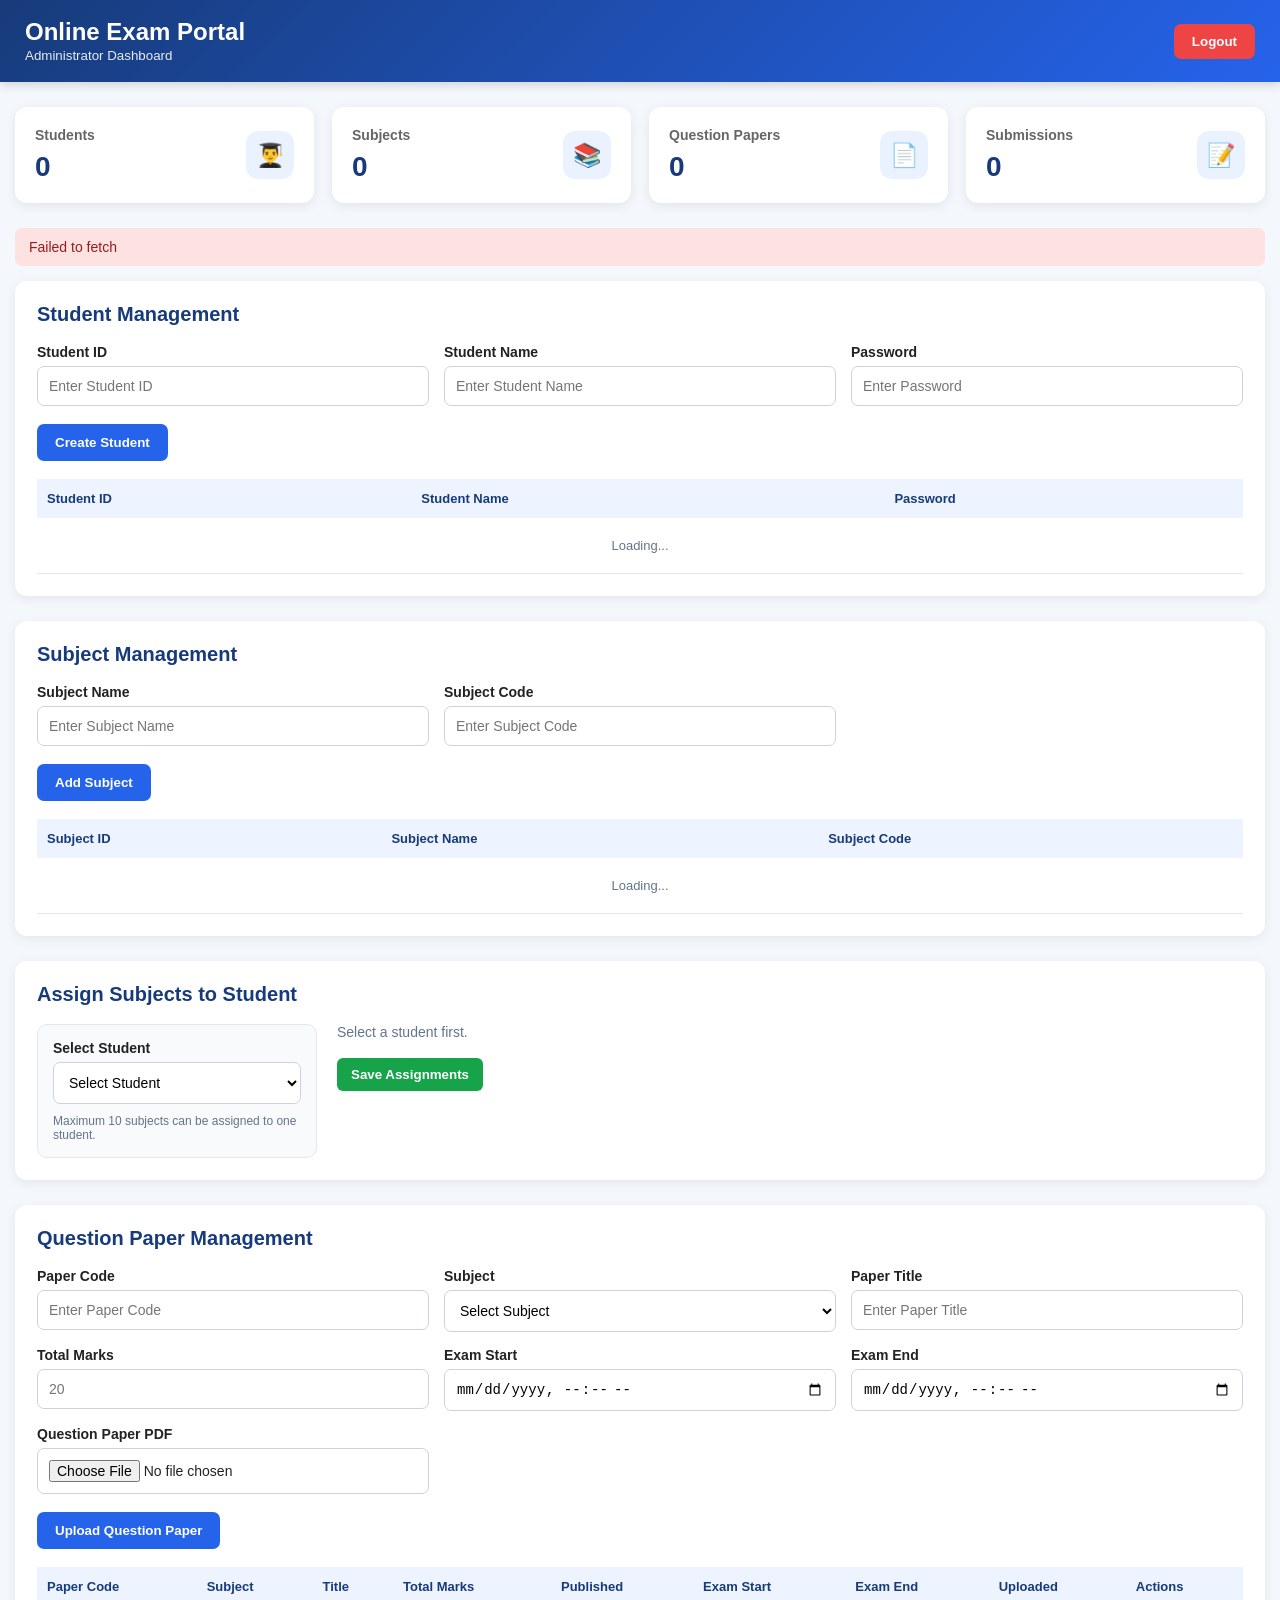
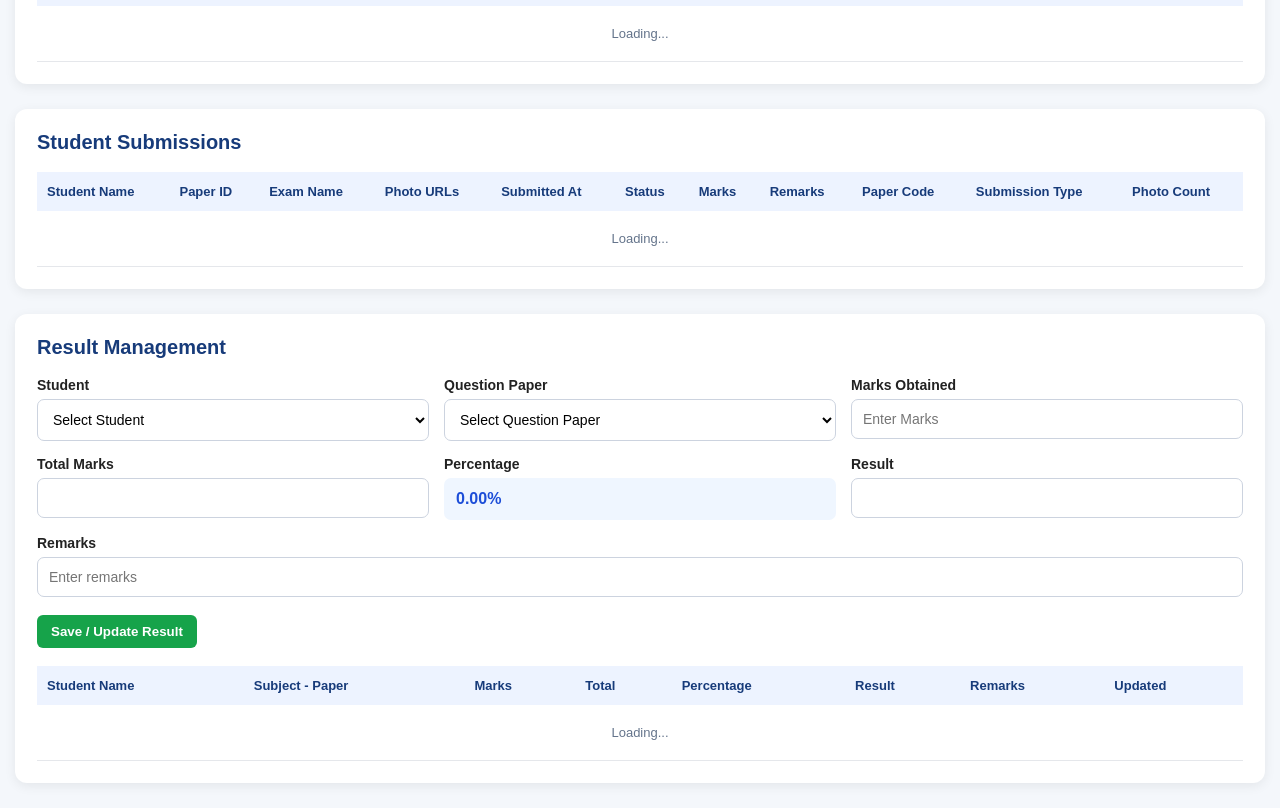
==== commit 3ea8bae4: "Update admin.html" ====
--- a/admin.html
+++ b/admin.html
@@ -282,6 +282,21 @@
     color: #92400e;
 }
 
+.status-submitted {
+    background: #dcfce7;
+    color: #166534;
+}
+
+.status-pending {
+    background: #fef3c7;
+    color: #92400e;
+}
+
+.status-other {
+    background: #e2e8f0;
+    color: #334155;
+}
+
 .action-buttons {
     display: flex;
     flex-wrap: wrap;
@@ -290,6 +305,38 @@
 
 .action-buttons button {
     padding: 7px 10px;
+    font-size: 12px;
+}
+
+.photo-buttons {
+    display: flex;
+    flex-wrap: wrap;
+    gap: 5px;
+    max-width: 260px;
+}
+
+.photo-btn {
+    background: #2563eb;
+    color: white;
+    border: none;
+    padding: 6px 9px;
+    border-radius: 5px;
+    cursor: pointer;
+    font-size: 11px;
+    font-weight: bold;
+}
+
+.photo-btn:hover {
+    background: #1d4ed8;
+}
+
+.photo-count {
+    display: inline-block;
+    background: #edf3ff;
+    color: #173b7a;
+    padding: 5px 8px;
+    border-radius: 5px;
+    font-weight: bold;
     font-size: 12px;
 }
 
@@ -724,7 +771,7 @@
     </div>
 
 
-    <!-- SUBMISSIONS -->
+    <!-- STUDENT SUBMISSIONS -->
     <div class="section">
 
         <div class="section-header">
@@ -737,16 +784,23 @@
 
                 <thead>
                     <tr>
-                        <th>Student ID</th>
+                        <th>Student Name</th>
                         <th>Paper ID</th>
-                        <th>Submission Date</th>
-                        <th>Answer Sheet</th>
+                        <th>Exam Name</th>
+                        <th>Photo URLs</th>
+                        <th>Submitted At</th>
+                        <th>Status</th>
+                        <th>Marks</th>
+                        <th>Remarks</th>
+                        <th>Paper Code</th>
+                        <th>Submission Type</th>
+                        <th>Photo Count</th>
                     </tr>
                 </thead>
 
                 <tbody id="submissionsTableBody">
                     <tr>
-                        <td colspan="4" class="empty">Loading...</td>
+                        <td colspan="11" class="empty">Loading...</td>
                     </tr>
                 </tbody>
 
@@ -1034,7 +1088,6 @@
 
         renderResults();
 
-
         updateSummary();
 
 
@@ -1304,6 +1357,28 @@
    DROPDOWNS
 ========================= */
 
+function getStudentId(student) {
+
+    return String(
+        student.studentId ??
+        student["Student ID"] ??
+        ""
+    ).trim();
+
+}
+
+
+function getStudentName(student) {
+
+    return (
+        student.studentName ??
+        student["Student Name"] ??
+        getStudentId(student)
+    );
+
+}
+
+
 function populateStudentDropdowns() {
 
     const assignmentStudent =
@@ -1323,14 +1398,10 @@
     students.forEach(student => {
 
         const id =
-            student.studentId ??
-            student["Student ID"] ??
-            "";
+            getStudentId(student);
 
         const name =
-            student.studentName ??
-            student["Student Name"] ??
-            "";
+            getStudentName(student);
 
 
         const optionText =
@@ -1346,15 +1417,44 @@
 
         assignmentStudent.appendChild(option1);
 
-
-        const option2 =
+    });
+
+
+    /*
+       RESULT DROPDOWN:
+       Only students who have actually
+       submitted an answer sheet.
+    */
+
+    const submittedStudentIds =
+        getSubmittedStudentIds();
+
+
+    submittedStudentIds.forEach(studentId => {
+
+        const student =
+            students.find(item =>
+                getStudentId(item) ===
+                String(studentId).trim()
+            );
+
+
+        const name =
+            student
+            ? getStudentName(student)
+            : studentId;
+
+
+        const option =
             document.createElement("option");
 
-        option2.value = id;
-
-        option2.textContent = optionText;
-
-        resultStudent.appendChild(option2);
+        option.value =
+            String(studentId).trim();
+
+        option.textContent =
+            `${name} (${String(studentId).trim()})`;
+
+        resultStudent.appendChild(option);
 
     });
 
@@ -1691,19 +1791,12 @@
    QUESTION PAPERS
 ========================= */
 
-
-/*
-   FIX:
-   Correctly detect Published value whether
-   API returns:
-   true / false
-   "true" / "false"
-   Yes / No
-   Published / Unpublished
-   Publish / Unpublish
-   Draft
-*/
 function normalizePaperStatus(paper) {
+
+    /*
+       IMPORTANT:
+       ?? is used so false is not lost.
+    */
 
     const raw =
         paper.published ??
@@ -1711,12 +1804,16 @@
         "";
 
 
+    const value =
+        String(raw).trim().toLowerCase();
+
+
     if (
         raw === true ||
-        String(raw).trim().toLowerCase() === "true" ||
-        String(raw).trim().toLowerCase() === "yes" ||
-        String(raw).trim().toLowerCase() === "publish" ||
-        String(raw).trim().toLowerCase() === "published"
+        value === "true" ||
+        value === "yes" ||
+        value === "publish" ||
+        value === "published"
     ) {
 
         return "Published";
@@ -1726,10 +1823,10 @@
 
     if (
         raw === false ||
-        String(raw).trim().toLowerCase() === "false" ||
-        String(raw).trim().toLowerCase() === "no" ||
-        String(raw).trim().toLowerCase() === "unpublish" ||
-        String(raw).trim().toLowerCase() === "unpublished"
+        value === "false" ||
+        value === "no" ||
+        value === "unpublish" ||
+        value === "unpublished"
     ) {
 
         return "Unpublished";
@@ -1737,9 +1834,7 @@
     }
 
 
-    if (
-        String(raw).trim().toLowerCase() === "draft"
-    ) {
+    if (value === "draft") {
 
         return "Draft";
 
@@ -1767,6 +1862,41 @@
     return (
         paper.subjectId ??
         paper["Subject ID"] ??
+        ""
+    );
+
+}
+
+
+function getPaperCode(paper) {
+
+    return (
+        paper.paperCode ??
+        paper["Paper Code"] ??
+        ""
+    );
+
+}
+
+
+function getPaperTitle(paper) {
+
+    return (
+        paper.paperTitle ??
+        paper["Paper Title"] ??
+        paper.examName ??
+        paper["Exam Name"] ??
+        ""
+    );
+
+}
+
+
+function getPaperTotalMarks(paper) {
+
+    return (
+        paper.totalMarks ??
+        paper["Total Marks"] ??
         ""
     );
 
@@ -1860,9 +1990,7 @@
 
 
             const paperCode =
-                paper.paperCode ??
-                paper["Paper Code"] ??
-                "";
+                getPaperCode(paper);
 
 
             const subjectId =
@@ -1874,15 +2002,11 @@
 
 
             const title =
-                paper.paperTitle ??
-                paper["Paper Title"] ??
-                "";
+                getPaperTitle(paper);
 
 
             const totalMarks =
-                paper.totalMarks ??
-                paper["Total Marks"] ??
-                "";
+                getPaperTotalMarks(paper);
 
 
             const status =
@@ -1931,7 +2055,7 @@
 
 
             /*
-              ACTION FIX
+              ACTIONS FOLLOW CURRENT STATUS
 
               Published:
               Open | Unpublish | Delete
@@ -2410,6 +2534,512 @@
    SUBMISSIONS
 ========================= */
 
+/*
+   Convert different possible API
+   photo URL formats into an array.
+*/
+
+function getPhotoUrls(item) {
+
+    let value =
+        item.photoUrls ??
+        item["Photo URLs"] ??
+        item.photoURLs ??
+        item["Photo URL"] ??
+        item.photoUrl ??
+        item["Photo Url"] ??
+        item.answerSheetUrl ??
+        item["Answer Sheet URL"] ??
+        item.fileUrl ??
+        item["File URL"] ??
+        "";
+
+
+    if (Array.isArray(value)) {
+
+        return value
+            .map(url => String(url).trim())
+            .filter(Boolean);
+
+    }
+
+
+    if (!value) {
+
+        return [];
+
+    }
+
+
+    const stringValue =
+        String(value).trim();
+
+
+    /*
+       First try JSON array.
+       Example:
+       ["url1","url2"]
+    */
+
+    if (
+        stringValue.startsWith("[") &&
+        stringValue.endsWith("]")
+    ) {
+
+        try {
+
+            const parsed =
+                JSON.parse(stringValue);
+
+
+            if (Array.isArray(parsed)) {
+
+                return parsed
+                    .map(url => String(url).trim())
+                    .filter(Boolean);
+
+            }
+
+        } catch(error) {
+
+            console.log(
+                "Photo URL JSON parsing failed."
+            );
+
+        }
+
+    }
+
+
+    /*
+       Support comma, newline and pipe
+       separated URLs.
+    */
+
+    return stringValue
+        .split(/\s*(?:,|\n|\r|\|)\s*/)
+        .map(url => url.trim())
+        .filter(Boolean);
+
+}
+
+
+function getSubmissionStudentId(item) {
+
+    return String(
+        item.studentId ??
+        item["Student ID"] ??
+        ""
+    ).trim();
+
+}
+
+
+function getSubmissionPaperId(item) {
+
+    return String(
+        item.paperId ??
+        item["Paper ID"] ??
+        ""
+    ).trim();
+
+}
+
+
+function getSubmissionStudentName(item) {
+
+    const directName =
+        item.studentName ??
+        item["Student Name"] ??
+        "";
+
+
+    if (directName) {
+
+        return directName;
+
+    }
+
+
+    const studentId =
+        getSubmissionStudentId(item);
+
+
+    const student =
+        students.find(s =>
+            getStudentId(s) === studentId
+        );
+
+
+    return student
+        ? getStudentName(student)
+        : studentId;
+
+}
+
+
+function getSubmissionPaper(item) {
+
+    const paperId =
+        getSubmissionPaperId(item);
+
+
+    return papers.find(p =>
+        String(getPaperId(p)) === paperId
+    );
+
+}
+
+
+function getSubmissionExamName(item) {
+
+    const directName =
+        item.examName ??
+        item["Exam Name"] ??
+        "";
+
+
+    if (directName) {
+
+        return directName;
+
+    }
+
+
+    const paper =
+        getSubmissionPaper(item);
+
+
+    if (paper) {
+
+        return getPaperTitle(paper);
+
+    }
+
+
+    return "";
+
+}
+
+
+function getSubmissionStatus(item) {
+
+    return (
+        item.status ??
+        item["Status"] ??
+        item.submissionStatus ??
+        item["Submission Status"] ??
+        "Submitted"
+    );
+
+}
+
+
+function getSubmissionType(item) {
+
+    return (
+        item.submissionType ??
+        item["Submission Type"] ??
+        item.type ??
+        item["Type"] ??
+        "Answer Sheet"
+    );
+
+}
+
+
+function getSubmissionMarks(item) {
+
+    const direct =
+        item.marks ??
+        item["Marks"] ??
+        item.marksObtained ??
+        item["Marks Obtained"];
+
+
+    if (
+        direct !== undefined &&
+        direct !== null &&
+        direct !== ""
+    ) {
+
+        return direct;
+
+    }
+
+
+    const studentId =
+        getSubmissionStudentId(item);
+
+    const paperId =
+        getSubmissionPaperId(item);
+
+
+    const resultItem =
+        results.find(result => {
+
+            const resultStudentId =
+                String(
+                    result.studentId ??
+                    result["Student ID"] ??
+                    ""
+                ).trim();
+
+
+            const resultPaperId =
+                String(
+                    result.paperId ??
+                    result["Paper ID"] ??
+                    ""
+                ).trim();
+
+
+            return (
+                resultStudentId === studentId &&
+                resultPaperId === paperId
+            );
+
+        });
+
+
+    if (!resultItem) {
+
+        return "";
+
+    }
+
+
+    return (
+        resultItem.marksObtained ??
+        resultItem["Marks Obtained"] ??
+        resultItem.marks ??
+        resultItem["Marks"] ??
+        ""
+    );
+
+}
+
+
+function getSubmissionRemarks(item) {
+
+    const direct =
+        item.remarks ??
+        item["Remarks"];
+
+
+    if (
+        direct !== undefined &&
+        direct !== null &&
+        direct !== ""
+    ) {
+
+        return direct;
+
+    }
+
+
+    const studentId =
+        getSubmissionStudentId(item);
+
+    const paperId =
+        getSubmissionPaperId(item);
+
+
+    const resultItem =
+        results.find(result => {
+
+            const resultStudentId =
+                String(
+                    result.studentId ??
+                    result["Student ID"] ??
+                    ""
+                ).trim();
+
+
+            const resultPaperId =
+                String(
+                    result.paperId ??
+                    result["Paper ID"] ??
+                    ""
+                ).trim();
+
+
+            return (
+                resultStudentId === studentId &&
+                resultPaperId === paperId
+            );
+
+        });
+
+
+    if (!resultItem) {
+
+        return "";
+
+    }
+
+
+    return (
+        resultItem.remarks ??
+        resultItem["Remarks"] ??
+        ""
+    );
+
+}
+
+
+function getSubmissionPaperCode(item) {
+
+    const direct =
+        item.paperCode ??
+        item["Paper Code"];
+
+
+    if (direct) {
+
+        return direct;
+
+    }
+
+
+    const paper =
+        getSubmissionPaper(item);
+
+
+    return paper
+        ? getPaperCode(paper)
+        : "";
+
+}
+
+
+function getSubmittedAt(item) {
+
+    return (
+        item.submittedAt ??
+        item["Submitted At"] ??
+        item.timestamp ??
+        item["Timestamp"] ??
+        ""
+    );
+
+}
+
+
+function getSubmittedStudentIds() {
+
+    const ids = [];
+
+
+    submissions.forEach(item => {
+
+        const id =
+            getSubmissionStudentId(item);
+
+
+        if (
+            id &&
+            !ids.includes(id)
+        ) {
+
+            ids.push(id);
+
+        }
+
+    });
+
+
+    return ids;
+
+}
+
+
+function getSubmittedPaperIdsForStudent(studentId) {
+
+    const ids = [];
+
+
+    submissions.forEach(item => {
+
+        const itemStudentId =
+            getSubmissionStudentId(item);
+
+        const paperId =
+            getSubmissionPaperId(item);
+
+
+        if (
+            itemStudentId ===
+            String(studentId).trim() &&
+            paperId &&
+            !ids.includes(paperId)
+        ) {
+
+            ids.push(paperId);
+
+        }
+
+    });
+
+
+    return ids;
+
+}
+
+
+function openPhotoUrl(url) {
+
+    if (!url) {
+
+        showMessage(
+            "Photo URL is not available.",
+            "error"
+        );
+
+        return;
+
+    }
+
+
+    window.open(
+        url,
+        "_blank"
+    );
+
+}
+
+
+function renderPhotoButtons(urls) {
+
+    if (!urls.length) {
+
+        return "No Photos";
+
+    }
+
+
+    return `
+        <div class="photo-buttons">
+
+            ${urls.map((url, index) => {
+
+                return `
+                    <button
+                        class="photo-btn"
+                        onclick="openPhotoUrl('${escapeJs(url)}')"
+                    >
+                        View ${index + 1}
+                    </button>
+                `;
+
+            }).join("")}
+
+        </div>
+    `;
+
+}
+
+
 function renderSubmissions() {
 
     const body =
@@ -2422,7 +3052,7 @@
 
         body.innerHTML =
             `<tr>
-                <td colspan="4" class="empty">
+                <td colspan="11" class="empty">
                     No submissions found.
                 </td>
             </tr>`;
@@ -2435,40 +3065,99 @@
     body.innerHTML =
         submissions.map(item => {
 
-            const studentId =
-                item.studentId ??
-                item["Student ID"] ??
-                "";
+            const studentName =
+                getSubmissionStudentName(item);
+
 
             const paperId =
-                item.paperId ??
-                item["Paper ID"] ??
-                "";
+                getSubmissionPaperId(item);
+
+
+            const examName =
+                getSubmissionExamName(item);
+
+
+            const photoUrls =
+                getPhotoUrls(item);
+
 
             const submittedAt =
-                item.submittedAt ??
-                item["Submitted At"] ??
-                item.timestamp ??
-                item["Timestamp"] ??
-                "";
-
-            const answerSheetUrl =
-                item.answerSheetUrl ??
-                item["Answer Sheet URL"] ??
-                item.fileUrl ??
-                item["File URL"] ??
-                "";
+                getSubmittedAt(item);
+
+
+            const status =
+                getSubmissionStatus(item);
+
+
+            const marks =
+                getSubmissionMarks(item);
+
+
+            const remarks =
+                getSubmissionRemarks(item);
+
+
+            const paperCode =
+                getSubmissionPaperCode(item);
+
+
+            const submissionType =
+                getSubmissionType(item);
+
+
+            const photoCount =
+                item.photoCount ??
+                item["Photo Count"] ??
+                photoUrls.length;
+
+
+            let statusClass =
+                "status-other";
+
+
+            const statusValue =
+                String(status)
+                    .trim()
+                    .toLowerCase();
+
+
+            if (
+                statusValue === "submitted" ||
+                statusValue === "complete" ||
+                statusValue === "completed"
+            ) {
+
+                statusClass =
+                    "status-submitted";
+
+            } else if (
+                statusValue === "pending" ||
+                statusValue === "processing"
+            ) {
+
+                statusClass =
+                    "status-pending";
+
+            }
 
 
             return `
                 <tr>
 
                     <td>
-                        ${escapeHtml(studentId)}
+                        ${escapeHtml(studentName)}
                     </td>
 
                     <td>
                         ${escapeHtml(paperId)}
+                    </td>
+
+                    <td>
+                        ${escapeHtml(examName)}
+                    </td>
+
+                    <td>
+                        ${renderPhotoButtons(photoUrls)}
                     </td>
 
                     <td>
@@ -2478,20 +3167,31 @@
                     </td>
 
                     <td>
-
-                        ${
-                            answerSheetUrl
-                            ?
-                            `<button
-                                class="secondary-btn"
-                                onclick="window.open('${escapeJs(answerSheetUrl)}','_blank')"
-                            >
-                                Open
-                            </button>`
-                            :
-                            "No File"
-                        }
-
+                        <span class="status ${statusClass}">
+                            ${escapeHtml(status)}
+                        </span>
+                    </td>
+
+                    <td>
+                        ${escapeHtml(marks)}
+                    </td>
+
+                    <td>
+                        ${escapeHtml(remarks)}
+                    </td>
+
+                    <td>
+                        ${escapeHtml(paperCode)}
+                    </td>
+
+                    <td>
+                        ${escapeHtml(submissionType)}
+                    </td>
+
+                    <td>
+                        <span class="photo-count">
+                            ${escapeHtml(photoCount)}
+                        </span>
                     </td>
 
                 </tr>
@@ -2526,6 +3226,21 @@
         </option>`;
 
 
+    document.getElementById(
+        "resultTotalMarks"
+    ).value = "";
+
+
+    document.getElementById(
+        "percentageBox"
+    ).textContent = "0.00%";
+
+
+    document.getElementById(
+        "resultStatus"
+    ).value = "";
+
+
     if (!studentId) {
 
         return;
@@ -2533,39 +3248,57 @@
     }
 
 
-    const assignedSubjectIds =
-        assignments
-            .filter(item =>
-                getStudentIdFromAssignment(item) ===
-                String(studentId).trim()
-            )
-            .map(
-                getSubjectIdFromAssignment
-            );
+    /*
+       IMPORTANT:
+       Only question papers for which
+       THIS student submitted an answer
+       sheet are shown.
+    */
+
+    const submittedPaperIds =
+        getSubmittedPaperIdsForStudent(
+            studentId
+        );
 
 
     const availablePapers =
         papers.filter(paper =>
-            assignedSubjectIds.includes(
-                String(getPaperSubjectId(paper))
+            submittedPaperIds.includes(
+                String(getPaperId(paper)).trim()
             )
         );
+
+
+    if (!availablePapers.length) {
+
+        select.innerHTML =
+            `<option value="">
+                No submitted question paper
+            </option>`;
+
+        return;
+
+    }
 
 
     availablePapers.forEach(paper => {
 
         const paperId =
             getPaperId(paper);
+
 
         const subjectName =
             getSubjectName(
                 getPaperSubjectId(paper)
             );
 
+
         const title =
-            paper.paperTitle ??
-            paper["Paper Title"] ??
-            "";
+            getPaperTitle(paper);
+
+
+        const paperCode =
+            getPaperCode(paper);
 
 
         const option =
@@ -2576,14 +3309,24 @@
             paperId;
 
 
+        let displayText =
+            `${subjectName} - ${title}`;
+
+
+        if (paperCode) {
+
+            displayText +=
+                ` (${paperCode})`;
+
+        }
+
+
         option.textContent =
-            `${subjectName} - ${title}`;
+            displayText;
 
 
         option.dataset.totalMarks =
-            paper.totalMarks ??
-            paper["Total Marks"] ??
-            "";
+            getPaperTotalMarks(paper);
 
 
         select.appendChild(option);
@@ -2917,9 +3660,7 @@
 
 
                 paperTitle =
-                    paper.paperTitle ??
-                    paper["Paper Title"] ??
-                    "";
+                    getPaperTitle(paper);
 
             }
 
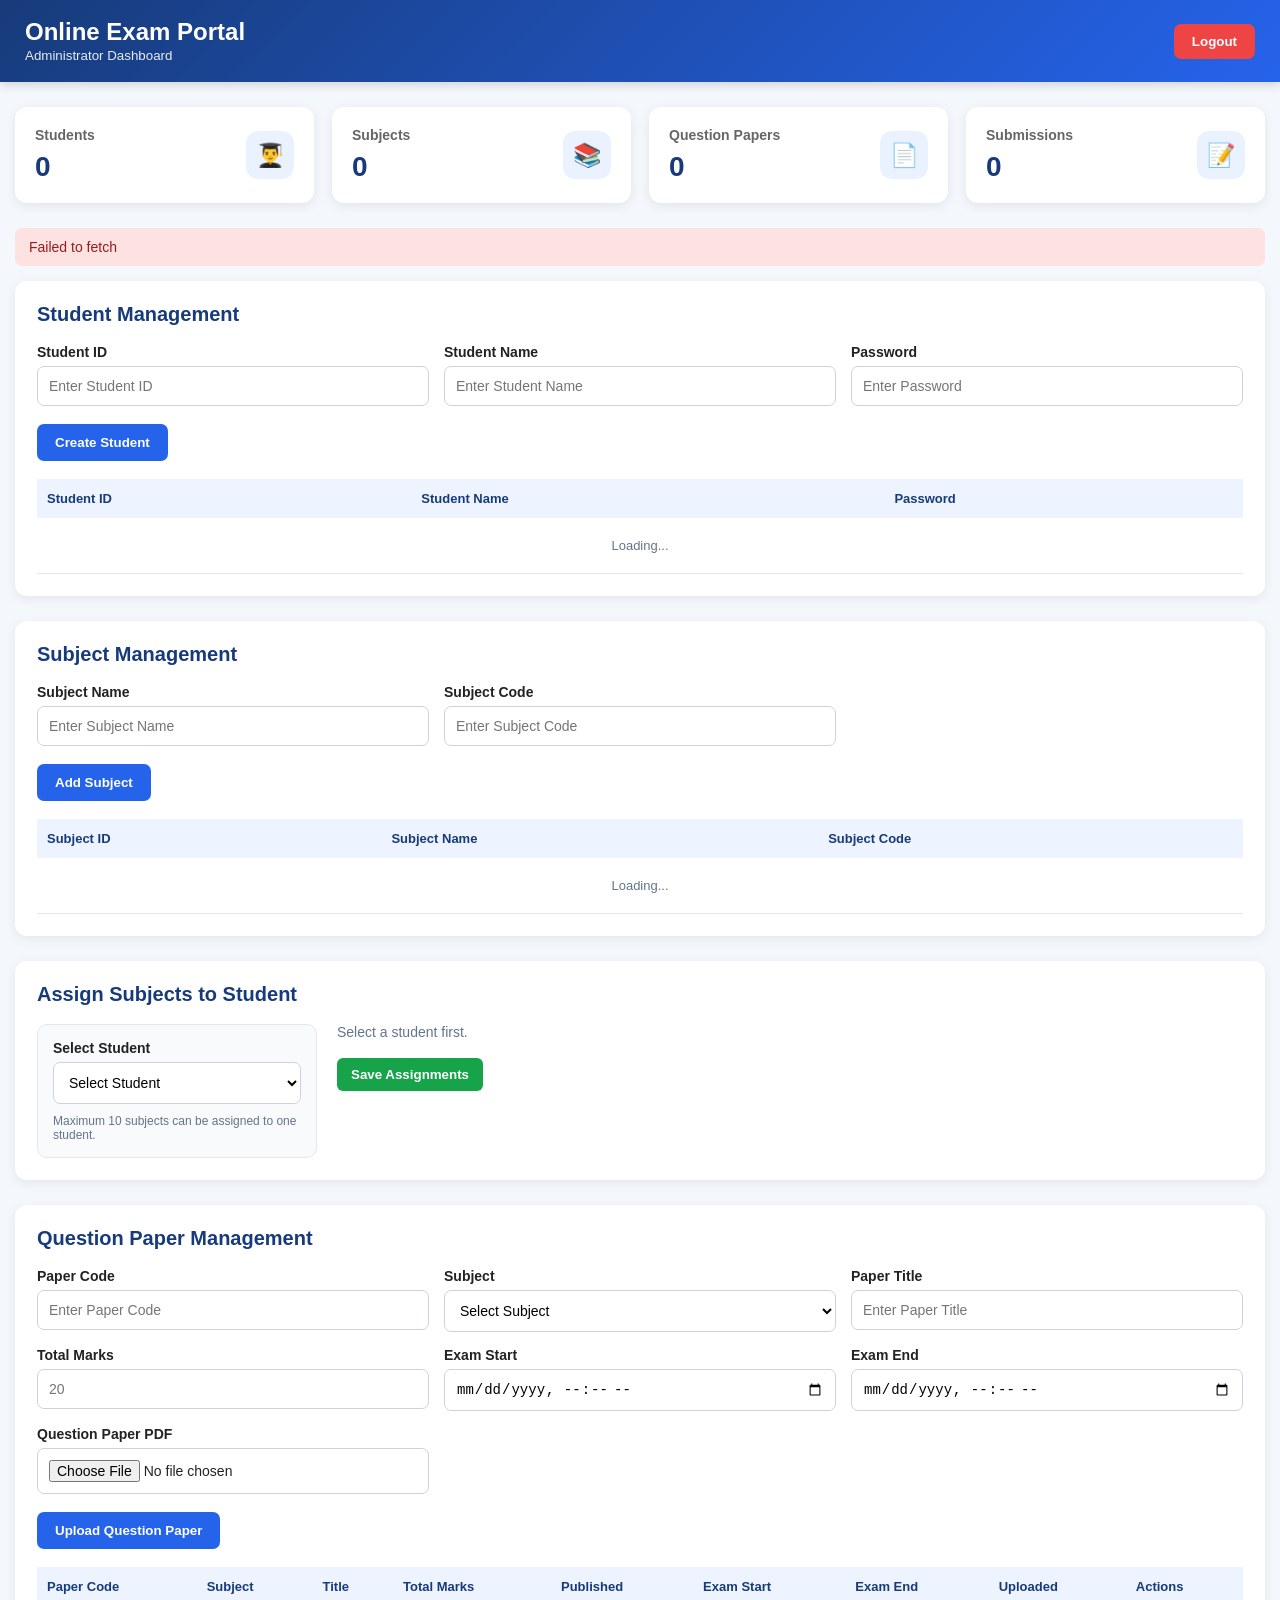
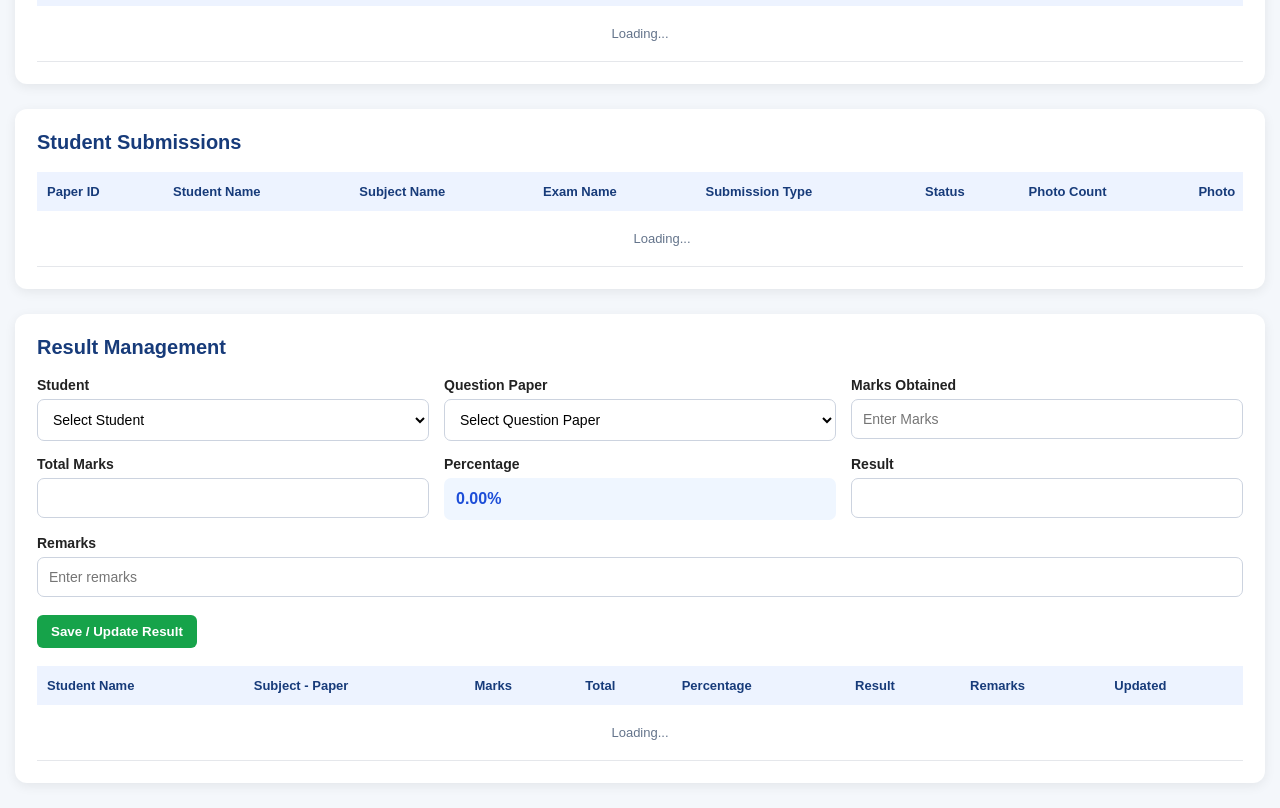
==== commit 8dd9650f: "Update admin.html" ====
--- a/admin.html
+++ b/admin.html
@@ -239,6 +239,10 @@
     min-width: 900px;
 }
 
+.submissions-table {
+    min-width: 1250px;
+}
+
 th {
     background: #edf3ff;
     color: #173b7a;
@@ -312,7 +316,7 @@
     display: flex;
     flex-wrap: wrap;
     gap: 5px;
-    max-width: 260px;
+    max-width: 300px;
 }
 
 .photo-btn {
@@ -526,10 +530,8 @@
 
     </div>
 
-
     <!-- MESSAGE -->
     <div id="messageBox" class="message"></div>
-
 
     <!-- STUDENT MANAGEMENT -->
     <div class="section">
@@ -585,7 +587,6 @@
 
     </div>
 
-
     <!-- SUBJECT MANAGEMENT -->
     <div class="section">
 
@@ -635,7 +636,6 @@
 
     </div>
 
-
     <!-- ASSIGN SUBJECTS -->
     <div class="section">
 
@@ -680,7 +680,6 @@
         </div>
 
     </div>
-
 
     <!-- QUESTION PAPER MANAGEMENT -->
     <div class="section">
@@ -770,7 +769,6 @@
 
     </div>
 
-
     <!-- STUDENT SUBMISSIONS -->
     <div class="section">
 
@@ -780,27 +778,24 @@
 
         <div class="table-container">
 
-            <table>
+            <table class="submissions-table">
 
                 <thead>
                     <tr>
+                        <th>Paper ID</th>
                         <th>Student Name</th>
-                        <th>Paper ID</th>
+                        <th>Subject Name</th>
                         <th>Exam Name</th>
-                        <th>Photo URLs</th>
-                        <th>Submitted At</th>
+                        <th>Submission Type</th>
                         <th>Status</th>
-                        <th>Marks</th>
-                        <th>Remarks</th>
-                        <th>Paper Code</th>
-                        <th>Submission Type</th>
                         <th>Photo Count</th>
+                        <th>Photo</th>
                     </tr>
                 </thead>
 
                 <tbody id="submissionsTableBody">
                     <tr>
-                        <td colspan="11" class="empty">Loading...</td>
+                        <td colspan="8" class="empty">Loading...</td>
                     </tr>
                 </tbody>
 
@@ -809,7 +804,6 @@
         </div>
 
     </div>
-
 
     <!-- RESULT MANAGEMENT -->
     <div class="section">
@@ -936,12 +930,10 @@
 
 </div>
 
-
 <script>
 
 const API_URL =
 "https://script.google.com/macros/s/AKfycbxdzpQvRDFD8aoVanwPostU_19pTIjy_ruHwsLZ8slCjox831OxRNWfH94oXSsV_5ctUA/exec";
-
 
 let students = [];
 let subjects = [];
@@ -980,19 +972,14 @@
     try {
         result = JSON.parse(text);
     } catch(error) {
-
         console.error("Invalid JSON:", text);
-
         throw new Error("Invalid response from server.");
-
     }
 
     if (result.success === false) {
-
         throw new Error(
             result.message || "Request failed."
         );
-
     }
 
     return result;
@@ -1005,7 +992,8 @@
 
 function showMessage(message, type = "success") {
 
-    const box = document.getElementById("messageBox");
+    const box =
+        document.getElementById("messageBox");
 
     box.textContent = message;
 
@@ -1013,9 +1001,7 @@
         "message " + type;
 
     setTimeout(() => {
-
         box.className = "message";
-
     }, 4000);
 
 }
@@ -1039,19 +1025,13 @@
         ] = await Promise.all([
 
             api("getStudents"),
-
             api("getSubjects"),
-
             api("getAssignments"),
-
             api("getPapers"),
-
             api("getSubmissions"),
-
             api("getResults")
 
         ]);
-
 
         students =
             studentsData.students || [];
@@ -1071,25 +1051,15 @@
         results =
             resultsData.results || [];
 
-
         renderStudents();
-
         renderSubjects();
-
         populateStudentDropdowns();
-
         populatePaperSubjectDropdown();
-
         renderAssignments();
-
         renderPapers();
-
         renderSubmissions();
-
         renderResults();
-
         updateSummary();
-
 
     } catch(error) {
 
@@ -1147,7 +1117,6 @@
         return;
 
     }
-
 
     body.innerHTML =
         students.map(student => {
@@ -1191,7 +1160,6 @@
     const password =
         document.getElementById("studentPassword").value.trim();
 
-
     if (!studentId || !studentName || !password) {
 
         showMessage(
@@ -1203,32 +1171,23 @@
 
     }
 
-
     try {
 
         await api("createStudent", {
-
             studentId,
             studentName,
             password
-
         });
-
 
         showMessage(
             "Student created successfully."
         );
 
-
         document.getElementById("studentId").value = "";
-
         document.getElementById("studentName").value = "";
-
         document.getElementById("studentPassword").value = "";
 
-
         await refreshData();
-
 
     } catch(error) {
 
@@ -1250,7 +1209,6 @@
 
     const body =
         document.getElementById("subjectsTableBody");
-
 
     if (!subjects.length) {
 
@@ -1264,7 +1222,6 @@
         return;
 
     }
-
 
     body.innerHTML =
         subjects.map(subject => {
@@ -1305,7 +1262,6 @@
     const subjectCode =
         document.getElementById("subjectCode").value.trim();
 
-
     if (!subjectName || !subjectCode) {
 
         showMessage(
@@ -1317,29 +1273,21 @@
 
     }
 
-
     try {
 
         await api("addSubject", {
-
             subjectName,
             subjectCode
-
         });
-
 
         showMessage(
             "Subject added successfully."
         );
 
-
         document.getElementById("subjectName").value = "";
-
         document.getElementById("subjectCode").value = "";
 
-
         await refreshData();
-
 
     } catch(error) {
 
@@ -1387,14 +1335,12 @@
     const resultStudent =
         document.getElementById("resultStudent");
 
-
     assignmentStudent.innerHTML =
         `<option value="">Select Student</option>`;
 
     resultStudent.innerHTML =
         `<option value="">Select Student</option>`;
 
-
     students.forEach(student => {
 
         const id =
@@ -1403,17 +1349,13 @@
         const name =
             getStudentName(student);
 
-
-        const optionText =
-            `${name} (${id})`;
-
-
         const option1 =
             document.createElement("option");
 
         option1.value = id;
 
-        option1.textContent = optionText;
+        option1.textContent =
+            `${name} (${id})`;
 
         assignmentStudent.appendChild(option1);
 
@@ -1421,14 +1363,13 @@
 
 
     /*
-       RESULT DROPDOWN:
-       Only students who have actually
-       submitted an answer sheet.
+       RESULT STUDENTS:
+       ONLY students who submitted
+       an answer sheet.
     */
 
     const submittedStudentIds =
         getSubmittedStudentIds();
-
 
     submittedStudentIds.forEach(studentId => {
 
@@ -1438,13 +1379,11 @@
                 String(studentId).trim()
             );
 
-
         const name =
             student
             ? getStudentName(student)
             : studentId;
 
-
         const option =
             document.createElement("option");
 
@@ -1466,10 +1405,8 @@
     const select =
         document.getElementById("paperSubject");
 
-
     select.innerHTML =
         `<option value="">Select Subject</option>`;
-
 
     subjects.forEach(subject => {
 
@@ -1487,7 +1424,6 @@
             subject.subjectCode ??
             subject["Subject Code"] ??
             "";
-
 
         const option =
             document.createElement("option");
@@ -1545,7 +1481,6 @@
     const container =
         document.getElementById("assignmentSubjects");
 
-
     if (!studentId) {
 
         container.innerHTML =
@@ -1557,19 +1492,16 @@
 
     }
 
-
     const studentAssignments =
         assignments.filter(item =>
             getStudentIdFromAssignment(item) ===
             String(studentId).trim()
         );
 
-
     const assignedSubjectIds =
         studentAssignments.map(
             getSubjectIdFromAssignment
         );
-
 
     container.innerHTML =
         subjects.map(subject => {
@@ -1581,7 +1513,6 @@
                     ""
                 ).trim();
 
-
             const subjectName =
                 subject.subjectName ??
                 subject["Subject Name"] ??
@@ -1592,12 +1523,10 @@
                 subject["Subject Code"] ??
                 "";
 
-
             const checked =
                 assignedSubjectIds.includes(subjectId)
                     ? "checked"
                     : "";
-
 
             return `
                 <div class="subject-check">
@@ -1621,7 +1550,6 @@
 
         }).join("");
 
-
     setupAssignmentLimit();
 
 }
@@ -1633,7 +1561,6 @@
         document.querySelectorAll(
             ".assignment-checkbox"
         );
-
 
     checkboxes.forEach(box => {
 
@@ -1646,7 +1573,6 @@
                         ".assignment-checkbox:checked"
                     );
 
-
                 if (checked.length > 10) {
 
                     this.checked = false;
@@ -1671,7 +1597,6 @@
     const studentId =
         document.getElementById("assignmentStudent").value;
 
-
     if (!studentId) {
 
         showMessage(
@@ -1682,7 +1607,6 @@
         return;
 
     }
-
 
     const selected =
         Array.from(
@@ -1693,7 +1617,6 @@
             checkbox => checkbox.value
         );
 
-
     if (selected.length > 10) {
 
         showMessage(
@@ -1704,7 +1627,6 @@
         return;
 
     }
-
 
     try {
 
@@ -1714,12 +1636,10 @@
                 String(studentId).trim()
             );
 
-
         for (const item of existing) {
 
             const subjectId =
                 getSubjectIdFromAssignment(item);
-
 
             if (!selected.includes(subjectId)) {
 
@@ -1735,12 +1655,10 @@
 
         }
 
-
         const existingIds =
             existing.map(
                 getSubjectIdFromAssignment
             );
-
 
         for (const subjectId of selected) {
 
@@ -1758,22 +1676,17 @@
 
         }
 
-
         showMessage(
             "Assignments saved successfully."
         );
 
-
         await refreshData();
-
 
         document.getElementById(
             "assignmentStudent"
         ).value = studentId;
 
-
         loadStudentAssignments();
-
 
     } catch(error) {
 
@@ -1792,21 +1705,14 @@
 ========================= */
 
 function normalizePaperStatus(paper) {
-
-    /*
-       IMPORTANT:
-       ?? is used so false is not lost.
-    */
 
     const raw =
         paper.published ??
         paper["Published"] ??
         "";
 
-
     const value =
         String(raw).trim().toLowerCase();
-
 
     if (
         raw === true ||
@@ -1820,7 +1726,6 @@
 
     }
 
-
     if (
         raw === false ||
         value === "false" ||
@@ -1833,13 +1738,11 @@
 
     }
 
-
     if (value === "draft") {
 
         return "Draft";
 
     }
-
 
     return "Draft";
 
@@ -1914,13 +1817,11 @@
             ) === String(subjectId)
         );
 
-
     if (!subject) {
 
         return "";
 
     }
-
 
     return (
         subject.subjectName ??
@@ -1939,17 +1840,14 @@
 
     }
 
-
     const date =
         new Date(value);
 
-
     if (isNaN(date.getTime())) {
 
         return value;
 
     }
-
 
     return date.toLocaleString(
         "en-IN",
@@ -1967,7 +1865,6 @@
     const body =
         document.getElementById("papersTableBody");
 
-
     if (!papers.length) {
 
         body.innerHTML =
@@ -1981,66 +1878,53 @@
 
     }
 
-
     body.innerHTML =
         papers.map(paper => {
 
             const paperId =
                 getPaperId(paper);
 
-
             const paperCode =
                 getPaperCode(paper);
 
-
             const subjectId =
                 getPaperSubjectId(paper);
 
-
             const subjectName =
                 getSubjectName(subjectId);
 
-
             const title =
                 getPaperTitle(paper);
 
-
             const totalMarks =
                 getPaperTotalMarks(paper);
 
-
             const status =
                 normalizePaperStatus(paper);
-
 
             const examStart =
                 paper.examStart ??
                 paper["Exam Start"] ??
                 "";
 
-
             const examEnd =
                 paper.examEnd ??
                 paper["Exam End"] ??
                 "";
 
-
             const uploaded =
                 paper.uploadedAt ??
                 paper["Uploaded At"] ??
                 "";
 
-
             const fileUrl =
                 paper.fileUrl ??
                 paper["File URL"] ??
                 "";
 
-
             let statusClass =
                 "status-draft";
 
-
             if (status === "Published") {
 
                 statusClass =
@@ -2053,22 +1937,7 @@
 
             }
 
-
-            /*
-              ACTIONS FOLLOW CURRENT STATUS
-
-              Published:
-              Open | Unpublish | Delete
-
-              Unpublished:
-              Open | Publish | Delete
-
-              Draft:
-              Open | Publish | Delete
-            */
-
             let actions = "";
-
 
             if (fileUrl) {
 
@@ -2083,7 +1952,6 @@
 
             }
 
-
             if (status === "Published") {
 
                 actions += `
@@ -2108,7 +1976,6 @@
 
             }
 
-
             actions += `
                 <button
                     class="danger-btn"
@@ -2118,7 +1985,6 @@
                 </button>
             `;
 
-
             return `
                 <tr>
 
@@ -2188,7 +2054,6 @@
             String(paperId)
         );
 
-
     if (!paper) {
 
         showMessage(
@@ -2199,14 +2064,12 @@
         return;
 
     }
-
 
     const fileUrl =
         paper.fileUrl ??
         paper["File URL"] ??
         "";
 
-
     if (!fileUrl) {
 
         showMessage(
@@ -2217,7 +2080,6 @@
         return;
 
     }
-
 
     window.open(
         fileUrl,
@@ -2236,7 +2098,6 @@
         return;
 
     }
-
 
     try {
 
@@ -2248,14 +2109,11 @@
             }
         );
 
-
         showMessage(
             "Question paper published successfully."
         );
 
-
         await refreshData();
-
 
     } catch(error) {
 
@@ -2278,7 +2136,6 @@
         return;
 
     }
-
 
     try {
 
@@ -2290,14 +2147,11 @@
             }
         );
 
-
         showMessage(
             "Question paper unpublished successfully."
         );
 
-
         await refreshData();
-
 
     } catch(error) {
 
@@ -2320,7 +2174,6 @@
         return;
 
     }
-
 
     try {
 
@@ -2331,14 +2184,11 @@
             }
         );
 
-
         showMessage(
             "Question paper deleted successfully."
         );
 
-
         await refreshData();
-
 
     } catch(error) {
 
@@ -2378,7 +2228,6 @@
 
     const fileInput =
         document.getElementById("paperFile");
-
 
     if (
         !subjectId ||
@@ -2398,7 +2247,6 @@
 
     }
 
-
     if (
         new Date(examEnd) <=
         new Date(examStart)
@@ -2413,10 +2261,8 @@
 
     }
 
-
     const file =
         fileInput.files[0];
-
 
     if (
         file.type !==
@@ -2432,17 +2278,14 @@
 
     }
 
-
     try {
 
         showMessage(
             "Uploading question paper..."
         );
 
-
         const base64 =
             await fileToBase64(file);
-
 
         await api(
             "uploadPaper",
@@ -2458,27 +2301,18 @@
             }
         );
 
-
         showMessage(
             "Question paper uploaded successfully."
         );
 
-
         document.getElementById("paperCode").value = "";
-
         document.getElementById("paperTitle").value = "";
-
         document.getElementById("totalMarks").value = "";
-
         document.getElementById("examStart").value = "";
-
         document.getElementById("examEnd").value = "";
-
         document.getElementById("paperFile").value = "";
 
-
         await refreshData();
-
 
     } catch(error) {
 
@@ -2502,26 +2336,21 @@
             const reader =
                 new FileReader();
 
-
             reader.onload = () => {
 
                 const result =
                     reader.result;
 
-
                 const base64 =
                     result.split(",")[1];
 
-
                 resolve(base64);
 
             };
-
 
             reader.onerror =
                 reject;
 
-
             reader.readAsDataURL(file);
 
         }
@@ -2531,13 +2360,8 @@
 
 
 /* =========================
-   SUBMISSIONS
+   STUDENT SUBMISSIONS
 ========================= */
-
-/*
-   Convert different possible API
-   photo URL formats into an array.
-*/
 
 function getPhotoUrls(item) {
 
@@ -2548,36 +2372,51 @@
         item["Photo URL"] ??
         item.photoUrl ??
         item["Photo Url"] ??
+        item.photos ??
+        item["Photos"] ??
         item.answerSheetUrl ??
         item["Answer Sheet URL"] ??
         item.fileUrl ??
         item["File URL"] ??
         "";
 
-
     if (Array.isArray(value)) {
 
         return value
-            .map(url => String(url).trim())
+            .map(url => {
+
+                if (
+                    typeof url === "object" &&
+                    url !== null
+                ) {
+
+                    return String(
+                        url.url ??
+                        url.photoUrl ??
+                        url["Photo URL"] ??
+                        ""
+                    ).trim();
+
+                }
+
+                return String(url).trim();
+
+            })
             .filter(Boolean);
 
     }
 
-
     if (!value) {
 
         return [];
 
     }
-
 
     const stringValue =
         String(value).trim();
 
-
     /*
-       First try JSON array.
-       Example:
+       JSON array:
        ["url1","url2"]
     */
 
@@ -2591,11 +2430,28 @@
             const parsed =
                 JSON.parse(stringValue);
 
-
             if (Array.isArray(parsed)) {
 
                 return parsed
-                    .map(url => String(url).trim())
+                    .map(url => {
+
+                        if (
+                            typeof url === "object" &&
+                            url !== null
+                        ) {
+
+                            return String(
+                                url.url ??
+                                url.photoUrl ??
+                                url["Photo URL"] ??
+                                ""
+                            ).trim();
+
+                        }
+
+                        return String(url).trim();
+
+                    })
                     .filter(Boolean);
 
             }
@@ -2609,7 +2465,6 @@
         }
 
     }
-
 
     /*
        Support comma, newline and pipe
@@ -2653,24 +2508,20 @@
         item["Student Name"] ??
         "";
 
-
     if (directName) {
 
         return directName;
 
     }
-
 
     const studentId =
         getSubmissionStudentId(item);
-
 
     const student =
         students.find(s =>
             getStudentId(s) === studentId
         );
 
-
     return student
         ? getStudentName(student)
         : studentId;
@@ -2683,10 +2534,49 @@
     const paperId =
         getSubmissionPaperId(item);
 
-
     return papers.find(p =>
         String(getPaperId(p)) === paperId
     );
+
+}
+
+
+function getSubmissionSubjectName(item) {
+
+    const directName =
+        item.subjectName ??
+        item["Subject Name"] ??
+        "";
+
+    if (directName) {
+
+        return directName;
+
+    }
+
+    const paper =
+        getSubmissionPaper(item);
+
+    if (paper) {
+
+        return getSubjectName(
+            getPaperSubjectId(paper)
+        );
+
+    }
+
+    const subjectId =
+        item.subjectId ??
+        item["Subject ID"] ??
+        "";
+
+    if (subjectId) {
+
+        return getSubjectName(subjectId);
+
+    }
+
+    return "";
 
 }
 
@@ -2698,24 +2588,20 @@
         item["Exam Name"] ??
         "";
 
-
     if (directName) {
 
         return directName;
 
     }
-
 
     const paper =
         getSubmissionPaper(item);
 
-
     if (paper) {
 
         return getPaperTitle(paper);
 
     }
-
 
     return "";
 
@@ -2748,194 +2634,14 @@
 }
 
 
-function getSubmissionMarks(item) {
-
-    const direct =
-        item.marks ??
-        item["Marks"] ??
-        item.marksObtained ??
-        item["Marks Obtained"];
-
-
-    if (
-        direct !== undefined &&
-        direct !== null &&
-        direct !== ""
-    ) {
-
-        return direct;
-
-    }
-
-
-    const studentId =
-        getSubmissionStudentId(item);
-
-    const paperId =
-        getSubmissionPaperId(item);
-
-
-    const resultItem =
-        results.find(result => {
-
-            const resultStudentId =
-                String(
-                    result.studentId ??
-                    result["Student ID"] ??
-                    ""
-                ).trim();
-
-
-            const resultPaperId =
-                String(
-                    result.paperId ??
-                    result["Paper ID"] ??
-                    ""
-                ).trim();
-
-
-            return (
-                resultStudentId === studentId &&
-                resultPaperId === paperId
-            );
-
-        });
-
-
-    if (!resultItem) {
-
-        return "";
-
-    }
-
-
-    return (
-        resultItem.marksObtained ??
-        resultItem["Marks Obtained"] ??
-        resultItem.marks ??
-        resultItem["Marks"] ??
-        ""
-    );
-
-}
-
-
-function getSubmissionRemarks(item) {
-
-    const direct =
-        item.remarks ??
-        item["Remarks"];
-
-
-    if (
-        direct !== undefined &&
-        direct !== null &&
-        direct !== ""
-    ) {
-
-        return direct;
-
-    }
-
-
-    const studentId =
-        getSubmissionStudentId(item);
-
-    const paperId =
-        getSubmissionPaperId(item);
-
-
-    const resultItem =
-        results.find(result => {
-
-            const resultStudentId =
-                String(
-                    result.studentId ??
-                    result["Student ID"] ??
-                    ""
-                ).trim();
-
-
-            const resultPaperId =
-                String(
-                    result.paperId ??
-                    result["Paper ID"] ??
-                    ""
-                ).trim();
-
-
-            return (
-                resultStudentId === studentId &&
-                resultPaperId === paperId
-            );
-
-        });
-
-
-    if (!resultItem) {
-
-        return "";
-
-    }
-
-
-    return (
-        resultItem.remarks ??
-        resultItem["Remarks"] ??
-        ""
-    );
-
-}
-
-
-function getSubmissionPaperCode(item) {
-
-    const direct =
-        item.paperCode ??
-        item["Paper Code"];
-
-
-    if (direct) {
-
-        return direct;
-
-    }
-
-
-    const paper =
-        getSubmissionPaper(item);
-
-
-    return paper
-        ? getPaperCode(paper)
-        : "";
-
-}
-
-
-function getSubmittedAt(item) {
-
-    return (
-        item.submittedAt ??
-        item["Submitted At"] ??
-        item.timestamp ??
-        item["Timestamp"] ??
-        ""
-    );
-
-}
-
-
 function getSubmittedStudentIds() {
 
     const ids = [];
-
 
     submissions.forEach(item => {
 
         const id =
             getSubmissionStudentId(item);
-
 
         if (
             id &&
@@ -2948,7 +2654,6 @@
 
     });
 
-
     return ids;
 
 }
@@ -2957,7 +2662,6 @@
 function getSubmittedPaperIdsForStudent(studentId) {
 
     const ids = [];
-
 
     submissions.forEach(item => {
 
@@ -2966,7 +2670,6 @@
 
         const paperId =
             getSubmissionPaperId(item);
-
 
         if (
             itemStudentId ===
@@ -2981,7 +2684,6 @@
 
     });
 
-
     return ids;
 
 }
@@ -3000,10 +2702,10 @@
 
     }
 
-
     window.open(
         url,
-        "_blank"
+        "_blank",
+        "noopener,noreferrer"
     );
 
 }
@@ -3013,10 +2715,13 @@
 
     if (!urls.length) {
 
-        return "No Photos";
-
-    }
-
+        return `
+            <span style="color:#64748b;">
+                No Photos
+            </span>
+        `;
+
+    }
 
     return `
         <div class="photo-buttons">
@@ -3028,7 +2733,7 @@
                         class="photo-btn"
                         onclick="openPhotoUrl('${escapeJs(url)}')"
                     >
-                        View ${index + 1}
+                        Photo ${index + 1}
                     </button>
                 `;
 
@@ -3047,12 +2752,11 @@
             "submissionsTableBody"
         );
 
-
     if (!submissions.length) {
 
         body.innerHTML =
             `<tr>
-                <td colspan="11" class="empty">
+                <td colspan="8" class="empty">
                     No submissions found.
                 </td>
             </tr>`;
@@ -3061,65 +2765,48 @@
 
     }
 
-
     body.innerHTML =
         submissions.map(item => {
 
+            const paperId =
+                getSubmissionPaperId(item);
+
             const studentName =
                 getSubmissionStudentName(item);
 
-
-            const paperId =
-                getSubmissionPaperId(item);
-
+            const subjectName =
+                getSubmissionSubjectName(item);
 
             const examName =
                 getSubmissionExamName(item);
 
+            const submissionType =
+                getSubmissionType(item);
+
+            const status =
+                getSubmissionStatus(item);
 
             const photoUrls =
                 getPhotoUrls(item);
 
-
-            const submittedAt =
-                getSubmittedAt(item);
-
-
-            const status =
-                getSubmissionStatus(item);
-
-
-            const marks =
-                getSubmissionMarks(item);
-
-
-            const remarks =
-                getSubmissionRemarks(item);
-
-
-            const paperCode =
-                getSubmissionPaperCode(item);
-
-
-            const submissionType =
-                getSubmissionType(item);
-
+            const providedPhotoCount =
+                item.photoCount ??
+                item["Photo Count"];
 
             const photoCount =
-                item.photoCount ??
-                item["Photo Count"] ??
-                photoUrls.length;
-
+                providedPhotoCount !== undefined &&
+                providedPhotoCount !== null &&
+                providedPhotoCount !== ""
+                    ? providedPhotoCount
+                    : photoUrls.length;
 
             let statusClass =
                 "status-other";
-
 
             const statusValue =
                 String(status)
                     .trim()
                     .toLowerCase();
-
 
             if (
                 statusValue === "submitted" ||
@@ -3140,60 +2827,53 @@
 
             }
 
-
             return `
                 <tr>
 
+                    <!-- 1. PAPER ID -->
+                    <td>
+                        ${escapeHtml(paperId)}
+                    </td>
+
+                    <!-- 2. STUDENT NAME -->
                     <td>
                         ${escapeHtml(studentName)}
                     </td>
 
+                    <!-- 3. SUBJECT NAME -->
                     <td>
-                        ${escapeHtml(paperId)}
+                        ${escapeHtml(subjectName)}
                     </td>
 
+                    <!-- 4. EXAM NAME -->
                     <td>
                         ${escapeHtml(examName)}
                     </td>
 
+                    <!-- 5. SUBMISSION TYPE -->
                     <td>
-                        ${renderPhotoButtons(photoUrls)}
+                        ${escapeHtml(submissionType)}
                     </td>
 
-                    <td>
-                        ${escapeHtml(
-                            formatDateTime(submittedAt)
-                        )}
-                    </td>
-
+                    <!-- 6. STATUS -->
                     <td>
                         <span class="status ${statusClass}">
                             ${escapeHtml(status)}
                         </span>
                     </td>
 
-                    <td>
-                        ${escapeHtml(marks)}
-                    </td>
-
-                    <td>
-                        ${escapeHtml(remarks)}
-                    </td>
-
-                    <td>
-                        ${escapeHtml(paperCode)}
-                    </td>
-
-                    <td>
-                        ${escapeHtml(submissionType)}
-                    </td>
-
+                    <!-- 7. PHOTO COUNT -->
                     <td>
                         <span class="photo-count">
                             ${escapeHtml(photoCount)}
                         </span>
                     </td>
 
+                    <!-- 8. PHOTO -->
+                    <td>
+                        ${renderPhotoButtons(photoUrls)}
+                    </td>
+
                 </tr>
             `;
 
@@ -3213,53 +2893,43 @@
             "resultStudent"
         ).value;
 
-
     const select =
         document.getElementById(
             "resultPaper"
         );
-
 
     select.innerHTML =
         `<option value="">
             Select Question Paper
         </option>`;
 
-
     document.getElementById(
         "resultTotalMarks"
     ).value = "";
 
-
     document.getElementById(
         "percentageBox"
     ).textContent = "0.00%";
 
-
     document.getElementById(
         "resultStatus"
     ).value = "";
 
-
     if (!studentId) {
 
         return;
 
     }
 
-
     /*
-       IMPORTANT:
-       Only question papers for which
-       THIS student submitted an answer
-       sheet are shown.
+       ONLY papers submitted by
+       selected student.
     */
 
     const submittedPaperIds =
         getSubmittedPaperIdsForStudent(
             studentId
         );
-
 
     const availablePapers =
         papers.filter(paper =>
@@ -3268,7 +2938,6 @@
             )
         );
 
-
     if (!availablePapers.length) {
 
         select.innerHTML =
@@ -3280,39 +2949,31 @@
 
     }
 
-
     availablePapers.forEach(paper => {
 
         const paperId =
             getPaperId(paper);
-
 
         const subjectName =
             getSubjectName(
                 getPaperSubjectId(paper)
             );
 
-
         const title =
             getPaperTitle(paper);
 
-
         const paperCode =
             getPaperCode(paper);
 
-
         const option =
             document.createElement("option");
 
-
         option.value =
             paperId;
 
-
         let displayText =
             `${subjectName} - ${title}`;
 
-
         if (paperCode) {
 
             displayText +=
@@ -3320,14 +2981,11 @@
 
         }
 
-
         option.textContent =
             displayText;
 
-
         option.dataset.totalMarks =
             getPaperTotalMarks(paper);
-
 
         select.appendChild(option);
 
@@ -3345,16 +3003,13 @@
         const option =
             this.options[this.selectedIndex];
 
-
         const totalMarks =
             option?.dataset?.totalMarks || "";
-
 
         document.getElementById(
             "resultTotalMarks"
         ).value =
             totalMarks;
-
 
         calculatePercentage();
 
@@ -3371,7 +3026,6 @@
             ).value
         );
 
-
     const total =
         parseFloat(
             document.getElementById(
@@ -3379,18 +3033,15 @@
             ).value
         );
 
-
     const percentageBox =
         document.getElementById(
             "percentageBox"
         );
 
-
     const resultStatus =
         document.getElementById(
             "resultStatus"
         );
-
 
     if (
         isNaN(marks) ||
@@ -3408,21 +3059,17 @@
 
     }
 
-
     const percentage =
         (marks / total) * 100;
 
-
     percentageBox.textContent =
         percentage.toFixed(2) + "%";
-
 
     const result =
         percentage >= 35
             ? "Pass"
             : "Fail";
 
-
     resultStatus.value =
         result;
 
@@ -3436,12 +3083,10 @@
             "resultStudent"
         ).value;
 
-
     const paperId =
         document.getElementById(
             "resultPaper"
         ).value;
-
 
     const marksObtained =
         parseFloat(
@@ -3450,7 +3095,6 @@
             ).value
         );
 
-
     const totalMarks =
         parseFloat(
             document.getElementById(
@@ -3458,12 +3102,10 @@
             ).value
         );
 
-
     const remarks =
         document.getElementById(
             "resultRemarks"
         ).value.trim();
-
 
     if (
         !studentId ||
@@ -3481,7 +3123,6 @@
 
     }
 
-
     if (
         marksObtained < 0 ||
         marksObtained > totalMarks
@@ -3496,16 +3137,13 @@
 
     }
 
-
     const percentage =
         (marksObtained / totalMarks) * 100;
-
 
     const result =
         percentage >= 35
             ? "Pass"
             : "Fail";
-
 
     try {
 
@@ -3523,45 +3161,36 @@
             }
         );
 
-
         showMessage(
             "Result saved successfully."
         );
-
 
         document.getElementById(
             "marksObtained"
         ).value = "";
 
-
         document.getElementById(
             "resultRemarks"
         ).value = "";
-
 
         document.getElementById(
             "percentageBox"
         ).textContent =
             "0.00%";
 
-
         document.getElementById(
             "resultStatus"
         ).value =
             "";
 
-
         await refreshData();
-
 
         document.getElementById(
             "resultStudent"
         ).value =
             studentId;
 
-
         loadResultPapers();
-
 
     } catch(error) {
 
@@ -3585,7 +3214,6 @@
         document.getElementById(
             "resultsTableBody"
         );
-
 
     if (!results.length) {
 
@@ -3600,7 +3228,6 @@
 
     }
 
-
     body.innerHTML =
         results.map(item => {
 
@@ -3608,7 +3235,6 @@
                 item.studentId ??
                 item["Student ID"] ??
                 "";
-
 
             const student =
                 students.find(s =>
@@ -3618,7 +3244,6 @@
                         ""
                     ) === String(studentId)
                 );
-
 
             const studentName =
                 student
@@ -3631,12 +3256,10 @@
                 :
                 studentId;
 
-
             const paperId =
                 item.paperId ??
                 item["Paper ID"] ??
                 "";
-
 
             const paper =
                 papers.find(p =>
@@ -3645,11 +3268,8 @@
                     ) === String(paperId)
                 );
 
-
             let subjectName = "";
-
             let paperTitle = "";
-
 
             if (paper) {
 
@@ -3658,42 +3278,35 @@
                         getPaperSubjectId(paper)
                     );
 
-
                 paperTitle =
                     getPaperTitle(paper);
 
             }
-
 
             const marks =
                 item.marksObtained ??
                 item["Marks Obtained"] ??
                 "";
 
-
             const total =
                 item.totalMarks ??
                 item["Total Marks"] ??
                 "";
 
-
             const percentage =
                 item.percentage ??
                 item["Percentage"] ??
                 "";
 
-
             const result =
                 item.result ??
                 item["Result"] ??
                 "";
 
-
             const remarks =
                 item.remarks ??
                 item["Remarks"] ??
                 "";
-
 
             const updated =
                 item.updatedAt ??
@@ -3701,7 +3314,6 @@
                 item.timestamp ??
                 item["Timestamp"] ??
                 "";
-
 
             return `
                 <tr>
@@ -3777,19 +3389,13 @@
     ] = await Promise.all([
 
         api("getStudents"),
-
         api("getSubjects"),
-
         api("getAssignments"),
-
         api("getPapers"),
-
         api("getSubmissions"),
-
         api("getResults")
 
     ]);
-
 
     students =
         studentsData.students || [];
@@ -3809,23 +3415,14 @@
     results =
         resultsData.results || [];
 
-
     renderStudents();
-
     renderSubjects();
-
     populateStudentDropdowns();
-
     populatePaperSubjectDropdown();
-
     renderAssignments();
-
     renderPapers();
-
     renderSubmissions();
-
     renderResults();
-
     updateSummary();
 
 }
@@ -3837,12 +3434,14 @@
 
 function escapeHtml(value) {
 
-    if (value === null || value === undefined) {
+    if (
+        value === null ||
+        value === undefined
+    ) {
 
         return "";
 
     }
-
 
     return String(value)
         .replace(/&/g, "&amp;")
@@ -3856,12 +3455,14 @@
 
 function escapeJs(value) {
 
-    if (value === null || value === undefined) {
+    if (
+        value === null ||
+        value === undefined
+    ) {
 
         return "";
 
     }
-
 
     return String(value)
         .replace(/\\/g, "\\\\")
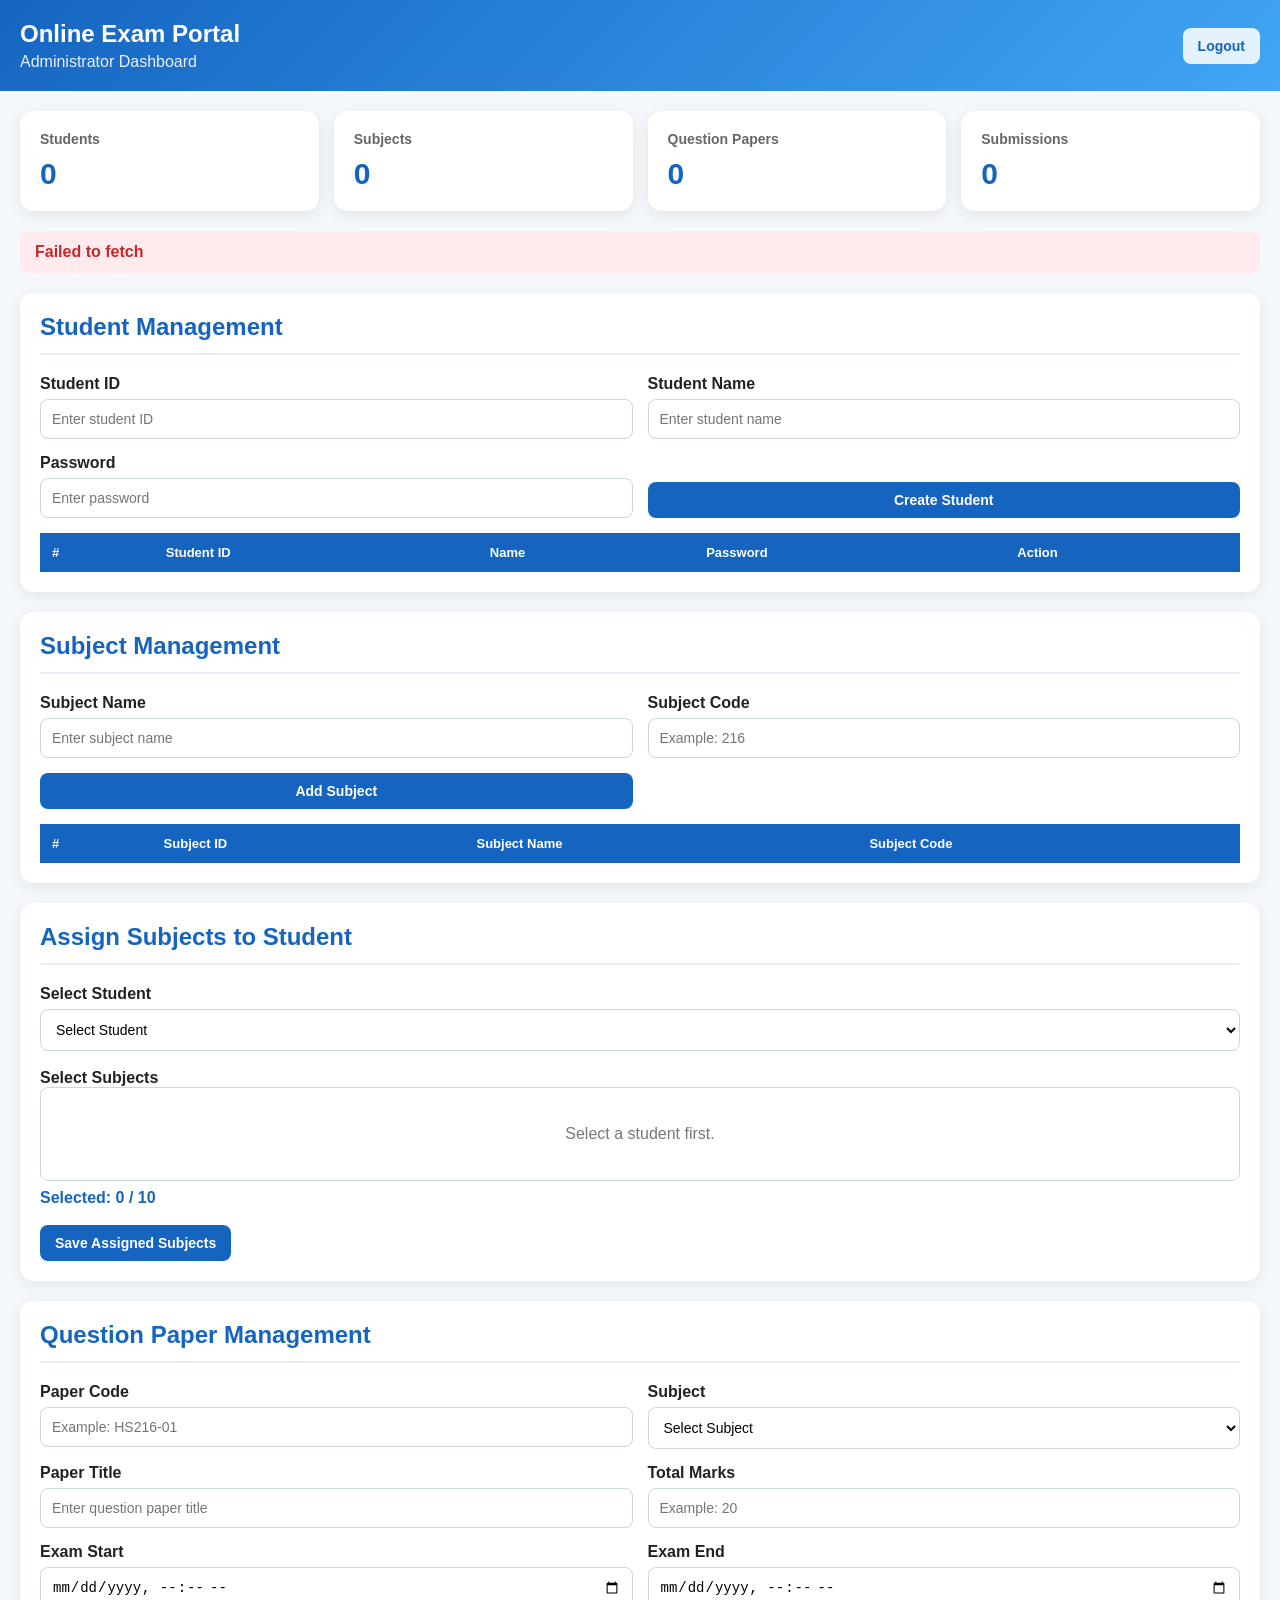
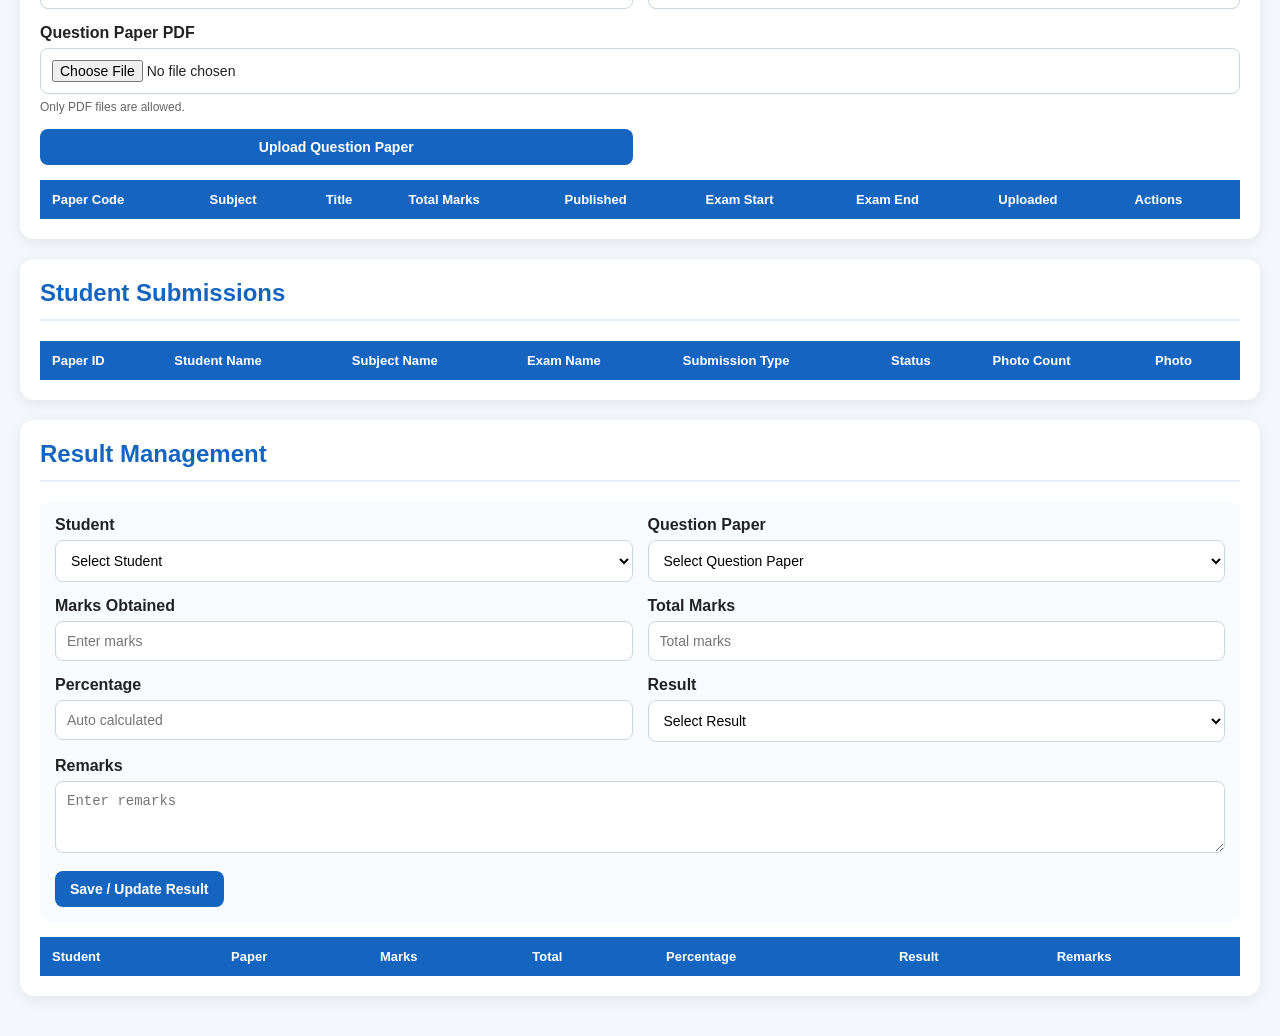
==== commit 8d5c2147: "Update admin.html" ====
--- a/admin.html
+++ b/admin.html
@@ -3,7 +3,6 @@
 <head>
 <meta charset="UTF-8">
 <meta name="viewport" content="width=device-width, initial-scale=1.0">
-
 <title>Admin Panel - Online Exam Portal</title>
 
 <style>
@@ -19,13 +18,14 @@
 }
 
 .header {
-    background: linear-gradient(135deg, #173b7a, #2563eb);
+    background: linear-gradient(135deg, #1565c0, #42a5f5);
     color: white;
-    padding: 18px 25px;
+    padding: 20px;
     display: flex;
     justify-content: space-between;
     align-items: center;
-    box-shadow: 0 3px 10px rgba(0,0,0,0.15);
+    flex-wrap: wrap;
+    gap: 10px;
 }
 
 .header h1 {
@@ -33,99 +33,61 @@
     font-size: 24px;
 }
 
-.header small {
-    opacity: 0.9;
-}
-
-.logout-btn {
-    background: #ef4444;
-    border: none;
-    color: white;
-    padding: 10px 18px;
-    border-radius: 7px;
-    cursor: pointer;
-    font-weight: bold;
-}
-
-.logout-btn:hover {
-    background: #dc2626;
+.header p {
+    margin: 5px 0 0;
+    opacity: .9;
 }
 
 .container {
-    max-width: 1450px;
-    margin: 25px auto;
-    padding: 0 15px;
-}
-
-.dashboard-cards {
+    max-width: 1400px;
+    margin: auto;
+    padding: 20px;
+}
+
+.summary {
     display: grid;
     grid-template-columns: repeat(4, 1fr);
-    gap: 18px;
-    margin-bottom: 25px;
-}
-
-.card {
+    gap: 15px;
+    margin-bottom: 20px;
+}
+
+.summary-card {
     background: white;
-    border-radius: 12px;
+    border-radius: 14px;
     padding: 20px;
-    box-shadow: 0 3px 12px rgba(0,0,0,0.08);
-}
-
-.summary-card {
-    display: flex;
-    justify-content: space-between;
-    align-items: center;
+    box-shadow: 0 4px 15px rgba(0,0,0,.08);
 }
 
 .summary-card h3 {
-    margin: 0 0 8px;
+    margin: 0 0 10px;
+    color: #666;
     font-size: 14px;
-    color: #666;
 }
 
 .summary-card .number {
-    font-size: 28px;
+    font-size: 30px;
     font-weight: bold;
-    color: #173b7a;
-}
-
-.icon-box {
-    width: 48px;
-    height: 48px;
-    border-radius: 12px;
-    background: #eaf1ff;
-    display: flex;
-    align-items: center;
-    justify-content: center;
-    font-size: 23px;
+    color: #1565c0;
 }
 
 .section {
     background: white;
-    border-radius: 12px;
-    padding: 22px;
-    margin-bottom: 25px;
-    box-shadow: 0 3px 12px rgba(0,0,0,0.07);
-}
-
-.section-header {
-    display: flex;
-    justify-content: space-between;
-    align-items: center;
-    margin-bottom: 18px;
-    gap: 10px;
-    flex-wrap: wrap;
-}
-
-.section-title {
-    margin: 0;
-    color: #173b7a;
-    font-size: 20px;
+    border-radius: 14px;
+    padding: 20px;
+    margin-bottom: 20px;
+    box-shadow: 0 4px 15px rgba(0,0,0,.07);
+}
+
+.section h2 {
+    margin-top: 0;
+    color: #1565c0;
+    border-bottom: 2px solid #e7eef8;
+    padding-bottom: 12px;
 }
 
 .form-grid {
     display: grid;
-    grid-template-columns: repeat(3, 1fr);
+    grid-template-columns: repeat(2, 1fr);
     gap: 15px;
 }
 
@@ -134,347 +96,266 @@
     flex-direction: column;
 }
 
-.form-group label {
+.form-group.full {
+    grid-column: 1 / -1;
+}
+
+label {
     font-weight: bold;
     margin-bottom: 6px;
-    font-size: 14px;
 }
 
 input,
-select {
+select,
+textarea {
+    width: 100%;
     padding: 11px;
-    border: 1px solid #ccd3df;
-    border-radius: 7px;
+    border: 1px solid #ccd6e0;
+    border-radius: 8px;
     font-size: 14px;
     background: white;
 }
 
 input:focus,
-select:focus {
+select:focus,
+textarea:focus {
     outline: none;
-    border-color: #2563eb;
+    border-color: #1976d2;
 }
 
 button {
-    font-family: Arial, sans-serif;
-}
-
-.primary-btn {
-    background: #2563eb;
-    color: white;
     border: none;
-    padding: 11px 18px;
-    border-radius: 7px;
+    border-radius: 8px;
+    padding: 10px 15px;
     cursor: pointer;
     font-weight: bold;
-}
-
-.primary-btn:hover {
-    background: #1d4ed8;
-}
-
-.success-btn {
-    background: #16a34a;
+    font-size: 14px;
+}
+
+.btn-primary {
+    background: #1565c0;
     color: white;
-    border: none;
-    padding: 9px 14px;
-    border-radius: 6px;
-    cursor: pointer;
+}
+
+.btn-primary:hover {
+    background: #0d47a1;
+}
+
+.btn-success {
+    background: #2e7d32;
+    color: white;
+}
+
+.btn-warning {
+    background: #f9a825;
+    color: white;
+}
+
+.btn-danger {
+    background: #c62828;
+    color: white;
+}
+
+.btn-secondary {
+    background: #607d8b;
+    color: white;
+}
+
+.btn-light {
+    background: #e3f2fd;
+    color: #1565c0;
+}
+
+button:hover {
+    opacity: .9;
+}
+
+.message {
+    padding: 12px 15px;
+    border-radius: 8px;
+    margin-bottom: 20px;
+    display: none;
     font-weight: bold;
 }
 
-.success-btn:hover {
-    background: #15803d;
-}
-
-.warning-btn {
-    background: #f59e0b;
-    color: white;
-    border: none;
-    padding: 9px 14px;
-    border-radius: 6px;
-    cursor: pointer;
-    font-weight: bold;
-}
-
-.warning-btn:hover {
-    background: #d97706;
-}
-
-.danger-btn {
-    background: #dc2626;
-    color: white;
-    border: none;
-    padding: 9px 14px;
-    border-radius: 6px;
-    cursor: pointer;
-    font-weight: bold;
-}
-
-.danger-btn:hover {
-    background: #b91c1c;
-}
-
-.secondary-btn {
-    background: #64748b;
-    color: white;
-    border: none;
-    padding: 9px 14px;
-    border-radius: 6px;
-    cursor: pointer;
-    font-weight: bold;
-}
-
-.secondary-btn:hover {
-    background: #475569;
-}
-
-.table-container {
+.message.success {
+    display: block;
+    background: #e8f5e9;
+    color: #2e7d32;
+}
+
+.message.error {
+    display: block;
+    background: #ffebee;
+    color: #c62828;
+}
+
+.message.info {
+    display: block;
+    background: #e3f2fd;
+    color: #1565c0;
+}
+
+.table-wrapper {
     overflow-x: auto;
+    margin-top: 15px;
 }
 
 table {
     width: 100%;
     border-collapse: collapse;
-    min-width: 900px;
-}
-
-.submissions-table {
-    min-width: 1250px;
+    min-width: 800px;
 }
 
 th {
-    background: #edf3ff;
-    color: #173b7a;
-    padding: 12px 10px;
+    background: #1565c0;
+    color: white;
+    padding: 12px;
     text-align: left;
     font-size: 13px;
-    white-space: nowrap;
 }
 
 td {
-    padding: 11px 10px;
-    border-bottom: 1px solid #e5e7eb;
+    padding: 11px;
+    border-bottom: 1px solid #e5e5e5;
     font-size: 13px;
     vertical-align: middle;
 }
 
-tr:hover {
-    background: #fafcff;
-}
-
-.status {
-    display: inline-block;
-    padding: 5px 10px;
-    border-radius: 20px;
-    font-size: 12px;
-    font-weight: bold;
-}
-
-.status-published {
-    background: #dcfce7;
-    color: #166534;
-}
-
-.status-unpublished {
-    background: #fee2e2;
-    color: #991b1b;
-}
-
-.status-draft {
-    background: #fef3c7;
-    color: #92400e;
-}
-
-.status-submitted {
-    background: #dcfce7;
-    color: #166534;
-}
-
-.status-pending {
-    background: #fef3c7;
-    color: #92400e;
-}
-
-.status-other {
-    background: #e2e8f0;
-    color: #334155;
-}
-
-.action-buttons {
+tr:hover td {
+    background: #f8fbff;
+}
+
+.actions {
     display: flex;
+    gap: 6px;
     flex-wrap: wrap;
-    gap: 6px;
-}
-
-.action-buttons button {
+}
+
+.actions button {
     padding: 7px 10px;
     font-size: 12px;
 }
 
-.photo-buttons {
-    display: flex;
-    flex-wrap: wrap;
-    gap: 5px;
-    max-width: 300px;
-}
-
-.photo-btn {
-    background: #2563eb;
-    color: white;
-    border: none;
-    padding: 6px 9px;
-    border-radius: 5px;
-    cursor: pointer;
+.badge {
+    display: inline-block;
+    padding: 5px 9px;
+    border-radius: 20px;
     font-size: 11px;
     font-weight: bold;
 }
 
-.photo-btn:hover {
-    background: #1d4ed8;
-}
-
-.photo-count {
-    display: inline-block;
-    background: #edf3ff;
-    color: #173b7a;
-    padding: 5px 8px;
-    border-radius: 5px;
+.badge-published {
+    background: #e8f5e9;
+    color: #2e7d32;
+}
+
+.badge-unpublished {
+    background: #ffebee;
+    color: #c62828;
+}
+
+.badge-draft {
+    background: #fff8e1;
+    color: #f57f17;
+}
+
+.badge-completed {
+    background: #e8f5e9;
+    color: #2e7d32;
+}
+
+.badge-pending {
+    background: #fff3e0;
+    color: #ef6c00;
+}
+
+.checkbox-list {
+    border: 1px solid #ccd6e0;
+    border-radius: 8px;
+    padding: 12px;
+    max-height: 250px;
+    overflow-y: auto;
+}
+
+.checkbox-item {
+    display: flex;
+    align-items: center;
+    gap: 8px;
+    padding: 7px;
+    border-bottom: 1px solid #eee;
+}
+
+.checkbox-item:last-child {
+    border-bottom: none;
+}
+
+.checkbox-item input {
+    width: auto;
+}
+
+.selected-count {
+    margin-top: 8px;
+    color: #1565c0;
     font-weight: bold;
+}
+
+.empty {
+    text-align: center;
+    padding: 25px;
+    color: #777;
+}
+
+.file-info {
+    margin-top: 6px;
+    color: #666;
     font-size: 12px;
 }
 
-.assignment-area {
-    display: grid;
-    grid-template-columns: 280px 1fr;
-    gap: 20px;
-}
-
-.student-select-box {
-    background: #f8fafc;
+.small-text {
+    font-size: 12px;
+    color: #666;
+}
+
+.result-form {
+    background: #f8fbff;
     padding: 15px;
     border-radius: 10px;
-    border: 1px solid #e2e8f0;
-}
-
-.subject-list {
-    display: grid;
-    grid-template-columns: repeat(3, 1fr);
-    gap: 10px;
-}
-
-.subject-check {
-    background: #f8fafc;
-    border: 1px solid #e2e8f0;
-    padding: 10px;
-    border-radius: 7px;
-}
-
-.subject-check label {
-    cursor: pointer;
-    font-size: 13px;
-}
-
-.limit-note {
-    margin-top: 10px;
-    font-size: 12px;
-    color: #64748b;
-}
-
-.message {
-    padding: 11px 14px;
-    border-radius: 7px;
-    margin-bottom: 15px;
-    display: none;
-    font-size: 14px;
-}
-
-.message.success {
-    background: #dcfce7;
-    color: #166534;
-    display: block;
-}
-
-.message.error {
-    background: #fee2e2;
-    color: #991b1b;
-    display: block;
-}
-
-.loading {
-    color: #64748b;
-    font-size: 14px;
-}
-
-.empty {
-    text-align: center;
-    padding: 20px;
-    color: #64748b;
-}
-
-.result-form {
-    display: grid;
-    grid-template-columns: repeat(3, 1fr);
-    gap: 15px;
-}
-
-.result-form .full {
-    grid-column: 1 / -1;
-}
-
-.percent-box {
-    padding: 12px;
-    background: #eff6ff;
-    border-radius: 7px;
-    color: #1d4ed8;
-    font-weight: bold;
-}
-
-@media (max-width: 1000px) {
-    .dashboard-cards {
+}
+
+@media (max-width: 900px) {
+    .summary {
         grid-template-columns: repeat(2, 1fr);
     }
 
-    .form-grid,
-    .result-form {
-        grid-template-columns: repeat(2, 1fr);
-    }
-
-    .assignment-area {
+    .form-grid {
         grid-template-columns: 1fr;
     }
 
-    .subject-list {
-        grid-template-columns: repeat(2, 1fr);
-    }
-}
-
-@media (max-width: 650px) {
+    .form-group.full {
+        grid-column: auto;
+    }
+}
+
+@media (max-width: 600px) {
+    .summary {
+        grid-template-columns: 1fr 1fr;
+    }
+
+    .container {
+        padding: 10px;
+    }
+
+    .section {
+        padding: 15px;
+    }
+
     .header {
         padding: 15px;
-        align-items: flex-start;
-        gap: 10px;
     }
 
     .header h1 {
-        font-size: 19px;
-    }
-
-    .dashboard-cards {
-        grid-template-columns: 1fr;
-    }
-
-    .form-grid,
-    .result-form {
-        grid-template-columns: 1fr;
-    }
-
-    .subject-list {
-        grid-template-columns: 1fr;
-    }
-
-    .section {
-        padding: 15px;
+        font-size: 20px;
     }
 }
 </style>
@@ -485,233 +366,180 @@
 <div class="header">
     <div>
         <h1>Online Exam Portal</h1>
-        <small>Administrator Dashboard</small>
+        <p>Administrator Dashboard</p>
     </div>
 
-    <button class="logout-btn" onclick="logout()">Logout</button>
+    <button class="btn-light" onclick="logout()">Logout</button>
 </div>
 
 <div class="container">
 
-    <!-- SUMMARY CARDS -->
-    <div class="dashboard-cards">
-
-        <div class="card summary-card">
-            <div>
-                <h3>Students</h3>
-                <div class="number" id="studentCount">0</div>
-            </div>
-            <div class="icon-box">👨‍🎓</div>
+    <div class="summary">
+        <div class="summary-card">
+            <h3>Students</h3>
+            <div class="number" id="studentCount">0</div>
         </div>
 
-        <div class="card summary-card">
-            <div>
-                <h3>Subjects</h3>
-                <div class="number" id="subjectCount">0</div>
-            </div>
-            <div class="icon-box">📚</div>
+        <div class="summary-card">
+            <h3>Subjects</h3>
+            <div class="number" id="subjectCount">0</div>
         </div>
 
-        <div class="card summary-card">
-            <div>
-                <h3>Question Papers</h3>
-                <div class="number" id="paperCount">0</div>
-            </div>
-            <div class="icon-box">📄</div>
+        <div class="summary-card">
+            <h3>Question Papers</h3>
+            <div class="number" id="paperCount">0</div>
         </div>
 
-        <div class="card summary-card">
-            <div>
-                <h3>Submissions</h3>
-                <div class="number" id="submissionCount">0</div>
-            </div>
-            <div class="icon-box">📝</div>
+        <div class="summary-card">
+            <h3>Submissions</h3>
+            <div class="number" id="submissionCount">0</div>
         </div>
-
     </div>
 
-    <!-- MESSAGE -->
-    <div id="messageBox" class="message"></div>
+    <div id="message" class="message"></div>
 
     <!-- STUDENT MANAGEMENT -->
     <div class="section">
-
-        <div class="section-header">
-            <h2 class="section-title">Student Management</h2>
-        </div>
+        <h2>Student Management</h2>
 
         <div class="form-grid">
 
             <div class="form-group">
                 <label>Student ID</label>
-                <input type="text" id="studentId" placeholder="Enter Student ID">
+                <input type="text" id="studentId" placeholder="Enter student ID">
             </div>
 
             <div class="form-group">
                 <label>Student Name</label>
-                <input type="text" id="studentName" placeholder="Enter Student Name">
+                <input type="text" id="studentName" placeholder="Enter student name">
             </div>
 
             <div class="form-group">
                 <label>Password</label>
-                <input type="text" id="studentPassword" placeholder="Enter Password">
+                <input type="text" id="studentPassword" placeholder="Enter password">
             </div>
 
+            <div class="form-group" style="justify-content:end;">
+                <button class="btn-primary" onclick="createStudent()">
+                    Create Student
+                </button>
+            </div>
+
         </div>
 
-        <br>
-
-        <button class="primary-btn" onclick="createStudent()">
-            Create Student
-        </button>
-
-        <br><br>
-
-        <div class="table-container">
+        <div class="table-wrapper">
             <table>
                 <thead>
                     <tr>
+                        <th>#</th>
                         <th>Student ID</th>
-                        <th>Student Name</th>
+                        <th>Name</th>
                         <th>Password</th>
+                        <th>Action</th>
                     </tr>
                 </thead>
 
-                <tbody id="studentsTableBody">
-                    <tr>
-                        <td colspan="3" class="empty">Loading...</td>
-                    </tr>
-                </tbody>
+                <tbody id="studentTableBody"></tbody>
             </table>
         </div>
-
     </div>
 
     <!-- SUBJECT MANAGEMENT -->
     <div class="section">
-
-        <div class="section-header">
-            <h2 class="section-title">Subject Management</h2>
-        </div>
+        <h2>Subject Management</h2>
 
         <div class="form-grid">
 
             <div class="form-group">
                 <label>Subject Name</label>
-                <input type="text" id="subjectName" placeholder="Enter Subject Name">
+                <input type="text" id="subjectName" placeholder="Enter subject name">
             </div>
 
             <div class="form-group">
                 <label>Subject Code</label>
-                <input type="text" id="subjectCode" placeholder="Enter Subject Code">
+                <input type="text" id="subjectCode" placeholder="Example: 216">
             </div>
 
+            <div class="form-group">
+                <button class="btn-primary" onclick="createSubject()">
+                    Add Subject
+                </button>
+            </div>
+
         </div>
 
-        <br>
-
-        <button class="primary-btn" onclick="addSubject()">
-            Add Subject
-        </button>
-
-        <br><br>
-
-        <div class="table-container">
+        <div class="table-wrapper">
             <table>
                 <thead>
                     <tr>
+                        <th>#</th>
                         <th>Subject ID</th>
                         <th>Subject Name</th>
                         <th>Subject Code</th>
                     </tr>
                 </thead>
 
-                <tbody id="subjectsTableBody">
-                    <tr>
-                        <td colspan="3" class="empty">Loading...</td>
-                    </tr>
-                </tbody>
+                <tbody id="subjectTableBody"></tbody>
             </table>
         </div>
-
     </div>
 
     <!-- ASSIGN SUBJECTS -->
     <div class="section">
-
-        <div class="section-header">
-            <h2 class="section-title">Assign Subjects to Student</h2>
+        <h2>Assign Subjects to Student</h2>
+
+        <div class="form-group">
+            <label>Select Student</label>
+            <select id="assignmentStudent" onchange="loadStudentAssignments()">
+                <option value="">Select Student</option>
+            </select>
         </div>
 
-        <div class="assignment-area">
-
-            <div class="student-select-box">
-
-                <div class="form-group">
-                    <label>Select Student</label>
-
-                    <select id="assignmentStudent" onchange="loadStudentAssignments()">
-                        <option value="">Select Student</option>
-                    </select>
-                </div>
-
-                <div class="limit-note">
-                    Maximum 10 subjects can be assigned to one student.
-                </div>
-
-            </div>
-
-            <div>
-
-                <div id="assignmentSubjects" class="subject-list">
-                    <div class="loading">
-                        Select a student first.
-                    </div>
-                </div>
-
-                <br>
-
-                <button class="success-btn" onclick="saveAssignments()">
-                    Save Assignments
-                </button>
-
-            </div>
-
+        <br>
+
+        <label>Select Subjects</label>
+
+        <div class="checkbox-list" id="assignmentSubjects">
+            <div class="empty">Select a student first.</div>
         </div>
 
+        <div class="selected-count" id="selectedSubjectCount">
+            Selected: 0 / 10
+        </div>
+
+        <br>
+
+        <button class="btn-primary" onclick="saveAssignments()">
+            Save Assigned Subjects
+        </button>
     </div>
 
     <!-- QUESTION PAPER MANAGEMENT -->
     <div class="section">
-
-        <div class="section-header">
-            <h2 class="section-title">Question Paper Management</h2>
-        </div>
+        <h2>Question Paper Management</h2>
 
         <div class="form-grid">
 
             <div class="form-group">
                 <label>Paper Code</label>
-                <input type="text" id="paperCode" placeholder="Enter Paper Code">
+                <input type="text" id="paperCode" placeholder="Example: HS216-01">
             </div>
 
             <div class="form-group">
                 <label>Subject</label>
-
                 <select id="paperSubject">
                     <option value="">Select Subject</option>
                 </select>
-
             </div>
 
             <div class="form-group">
                 <label>Paper Title</label>
-                <input type="text" id="paperTitle" placeholder="Enter Paper Title">
+                <input type="text" id="paperTitle" placeholder="Enter question paper title">
             </div>
 
             <div class="form-group">
                 <label>Total Marks</label>
-                <input type="number" id="totalMarks" placeholder="20">
+                <input type="number" id="totalMarks" placeholder="Example: 20" min="1">
             </div>
 
             <div class="form-group">
@@ -724,25 +552,28 @@
                 <input type="datetime-local" id="examEnd">
             </div>
 
+            <div class="form-group full">
+                <label>Question Paper PDF</label>
+                <input
+                    type="file"
+                    id="paperFile"
+                    accept="application/pdf,.pdf"
+                >
+                <div class="file-info">
+                    Only PDF files are allowed.
+                </div>
+            </div>
+
             <div class="form-group">
-                <label>Question Paper PDF</label>
-                <input type="file" id="paperFile" accept="application/pdf">
+                <button class="btn-primary" onclick="uploadPaper()">
+                    Upload Question Paper
+                </button>
             </div>
 
         </div>
 
-        <br>
-
-        <button class="primary-btn" onclick="uploadPaper()">
-            Upload Question Paper
-        </button>
-
-        <br><br>
-
-        <div class="table-container">
-
+        <div class="table-wrapper">
             <table>
-
                 <thead>
                     <tr>
                         <th>Paper Code</th>
@@ -757,29 +588,17 @@
                     </tr>
                 </thead>
 
-                <tbody id="papersTableBody">
-                    <tr>
-                        <td colspan="9" class="empty">Loading...</td>
-                    </tr>
-                </tbody>
-
+                <tbody id="paperTableBody"></tbody>
             </table>
-
         </div>
-
     </div>
 
     <!-- STUDENT SUBMISSIONS -->
     <div class="section">
-
-        <div class="section-header">
-            <h2 class="section-title">Student Submissions</h2>
-        </div>
-
-        <div class="table-container">
-
-            <table class="submissions-table">
-
+        <h2>Student Submissions</h2>
+
+        <div class="table-wrapper">
+            <table>
                 <thead>
                     <tr>
                         <th>Paper ID</th>
@@ -793,139 +612,108 @@
                     </tr>
                 </thead>
 
-                <tbody id="submissionsTableBody">
-                    <tr>
-                        <td colspan="8" class="empty">Loading...</td>
-                    </tr>
-                </tbody>
-
+                <tbody id="submissionTableBody"></tbody>
             </table>
-
         </div>
-
     </div>
 
     <!-- RESULT MANAGEMENT -->
     <div class="section">
-
-        <div class="section-header">
-            <h2 class="section-title">Result Management</h2>
+        <h2>Result Management</h2>
+
+        <div class="result-form">
+
+            <div class="form-grid">
+
+                <div class="form-group">
+                    <label>Student</label>
+                    <select id="resultStudent">
+                        <option value="">Select Student</option>
+                    </select>
+                </div>
+
+                <div class="form-group">
+                    <label>Question Paper</label>
+                    <select id="resultPaper">
+                        <option value="">Select Question Paper</option>
+                    </select>
+                </div>
+
+                <div class="form-group">
+                    <label>Marks Obtained</label>
+                    <input
+                        type="number"
+                        id="resultMarks"
+                        placeholder="Enter marks"
+                        min="0"
+                    >
+                </div>
+
+                <div class="form-group">
+                    <label>Total Marks</label>
+                    <input
+                        type="number"
+                        id="resultTotal"
+                        placeholder="Total marks"
+                        min="1"
+                    >
+                </div>
+
+                <div class="form-group">
+                    <label>Percentage</label>
+                    <input
+                        type="text"
+                        id="resultPercentage"
+                        placeholder="Auto calculated"
+                        readonly
+                    >
+                </div>
+
+                <div class="form-group">
+                    <label>Result</label>
+                    <select id="resultStatus">
+                        <option value="">Select Result</option>
+                        <option value="Pass">Pass</option>
+                        <option value="Fail">Fail</option>
+                    </select>
+                </div>
+
+                <div class="form-group full">
+                    <label>Remarks</label>
+                    <textarea
+                        id="resultRemarks"
+                        rows="3"
+                        placeholder="Enter remarks"
+                    ></textarea>
+                </div>
+
+            </div>
+
+            <br>
+
+            <button class="btn-primary" onclick="saveResult()">
+                Save / Update Result
+            </button>
+
         </div>
 
-        <div class="result-form">
-
-            <div class="form-group">
-                <label>Student</label>
-
-                <select id="resultStudent" onchange="loadResultPapers()">
-                    <option value="">Select Student</option>
-                </select>
-
-            </div>
-
-            <div class="form-group">
-                <label>Question Paper</label>
-
-                <select id="resultPaper">
-                    <option value="">Select Question Paper</option>
-                </select>
-
-            </div>
-
-            <div class="form-group">
-                <label>Marks Obtained</label>
-
-                <input
-                    type="number"
-                    id="marksObtained"
-                    min="0"
-                    step="0.01"
-                    placeholder="Enter Marks"
-                    oninput="calculatePercentage()"
-                >
-
-            </div>
-
-            <div class="form-group">
-                <label>Total Marks</label>
-
-                <input
-                    type="number"
-                    id="resultTotalMarks"
-                    readonly
-                >
-
-            </div>
-
-            <div class="form-group">
-                <label>Percentage</label>
-
-                <div class="percent-box" id="percentageBox">
-                    0.00%
-                </div>
-
-            </div>
-
-            <div class="form-group">
-                <label>Result</label>
-
-                <input
-                    type="text"
-                    id="resultStatus"
-                    readonly
-                >
-
-            </div>
-
-            <div class="form-group full">
-
-                <label>Remarks</label>
-
-                <input
-                    type="text"
-                    id="resultRemarks"
-                    placeholder="Enter remarks"
-                >
-
-            </div>
-
-        </div>
-
-        <br>
-
-        <button class="success-btn" onclick="saveResult()">
-            Save / Update Result
-        </button>
-
-        <br><br>
-
-        <div class="table-container">
-
+        <div class="table-wrapper">
             <table>
-
                 <thead>
                     <tr>
-                        <th>Student Name</th>
-                        <th>Subject - Paper</th>
+                        <th>Student</th>
+                        <th>Paper</th>
                         <th>Marks</th>
                         <th>Total</th>
                         <th>Percentage</th>
                         <th>Result</th>
                         <th>Remarks</th>
-                        <th>Updated</th>
                     </tr>
                 </thead>
 
-                <tbody id="resultsTableBody">
-                    <tr>
-                        <td colspan="8" class="empty">Loading...</td>
-                    </tr>
-                </tbody>
-
+                <tbody id="resultTableBody"></tbody>
             </table>
-
         </div>
-
     </div>
 
 </div>
@@ -943,9 +731,9 @@
 let results = [];
 
 
-/* =========================
-   API
-========================= */
+// =============================
+// API
+// =============================
 
 async function api(action, data = {}) {
 
@@ -971,204 +759,348 @@
 
     try {
         result = JSON.parse(text);
-    } catch(error) {
+    } catch (error) {
         console.error("Invalid JSON:", text);
         throw new Error("Invalid response from server.");
     }
 
     if (result.success === false) {
-        throw new Error(
-            result.message || "Request failed."
-        );
+        throw new Error(result.message || "Request failed.");
     }
 
     return result;
 }
 
 
-/* =========================
-   MESSAGE
-========================= */
+// =============================
+// MESSAGE
+// =============================
 
 function showMessage(message, type = "success") {
 
-    const box =
-        document.getElementById("messageBox");
+    const box = document.getElementById("message");
 
     box.textContent = message;
-
-    box.className =
-        "message " + type;
-
-    setTimeout(() => {
-        box.className = "message";
-    }, 4000);
-
-}
-
-
-/* =========================
-   INITIAL LOAD
-========================= */
-
-async function loadDashboard() {
+    box.className = "message " + type;
+
+    clearTimeout(window.messageTimer);
+
+    window.messageTimer = setTimeout(() => {
+        box.style.display = "none";
+    }, 5000);
+
+    box.style.display = "block";
+}
+
+
+// =============================
+// INITIAL LOAD
+// =============================
+
+window.addEventListener("load", async function() {
+    await refreshData();
+});
+
+
+// =============================
+// REFRESH DATA
+// =============================
+
+async function refreshData() {
 
     try {
 
-        const [
-            studentsData,
-            subjectsData,
-            assignmentsData,
-            papersData,
-            submissionsData,
-            resultsData
-        ] = await Promise.all([
-
+        showMessage("Loading data...", "info");
+
+        const data = await Promise.all([
             api("getStudents"),
             api("getSubjects"),
             api("getAssignments"),
             api("getPapers"),
             api("getSubmissions"),
             api("getResults")
-
         ]);
 
-        students =
-            studentsData.students || [];
-
-        subjects =
-            subjectsData.subjects || [];
-
-        assignments =
-            assignmentsData.assignments || [];
-
-        papers =
-            papersData.papers || [];
-
-        submissions =
-            submissionsData.submissions || [];
-
-        results =
-            resultsData.results || [];
-
-        renderStudents();
-        renderSubjects();
-        populateStudentDropdowns();
-        populatePaperSubjectDropdown();
-        renderAssignments();
-        renderPapers();
-        renderSubmissions();
-        renderResults();
-        updateSummary();
-
-    } catch(error) {
+        students = data[0].students || data[0].records || [];
+        subjects = data[1].subjects || data[1].records || [];
+        assignments = data[2].assignments || data[2].records || [];
+        papers = data[3].papers || data[3].records || [];
+        submissions = data[4].submissions || data[4].records || [];
+        results = data[5].results || data[5].records || [];
+
+        renderAll();
+
+        showMessage("Data loaded successfully.", "success");
+
+    } catch (error) {
 
         console.error(error);
+        showMessage(error.message, "error");
+    }
+}
+
+
+// =============================
+// RENDER ALL
+// =============================
+
+function renderAll() {
+
+    document.getElementById("studentCount").textContent =
+        students.length;
+
+    document.getElementById("subjectCount").textContent =
+        subjects.length;
+
+    document.getElementById("paperCount").textContent =
+        papers.length;
+
+    document.getElementById("submissionCount").textContent =
+        submissions.length;
+
+    renderStudents();
+    renderSubjects();
+    populateStudentDropdowns();
+    populatePaperDropdown();
+    populatePaperSubject();
+    renderPapers();
+    renderSubmissions();
+    renderResults();
+}
+
+
+// =============================
+// HELPERS
+// =============================
+
+function value(obj, keys) {
+
+    for (const key of keys) {
+
+        if (
+            obj &&
+            obj[key] !== undefined &&
+            obj[key] !== null &&
+            obj[key] !== ""
+        ) {
+            return obj[key];
+        }
+    }
+
+    return "";
+}
+
+
+function getStudentId(student) {
+
+    return value(student, [
+        "studentId",
+        "Student ID",
+        "StudentId",
+        "id",
+        "ID"
+    ]);
+}
+
+
+function getStudentName(student) {
+
+    return value(student, [
+        "studentName",
+        "Student Name",
+        "StudentName",
+        "name",
+        "Name"
+    ]);
+}
+
+
+function getSubjectId(subject) {
+
+    return value(subject, [
+        "subjectId",
+        "Subject ID",
+        "SubjectId",
+        "id",
+        "ID"
+    ]);
+}
+
+
+function getSubjectName(subject) {
+
+    return value(subject, [
+        "subjectName",
+        "Subject Name",
+        "SubjectName",
+        "name",
+        "Name"
+    ]);
+}
+
+
+function getSubjectCode(subject) {
+
+    return value(subject, [
+        "subjectCode",
+        "Subject Code",
+        "SubjectCode",
+        "code",
+        "Code"
+    ]);
+}
+
+
+function getPaperId(paper) {
+
+    return value(paper, [
+        "paperId",
+        "Paper ID",
+        "PaperId",
+        "id",
+        "ID"
+    ]);
+}
+
+
+function getPaperSubjectId(paper) {
+
+    return value(paper, [
+        "subjectId",
+        "Subject ID",
+        "SubjectId"
+    ]);
+}
+
+
+function getPaperCode(paper) {
+
+    return value(paper, [
+        "paperCode",
+        "Paper Code",
+        "PaperCode"
+    ]);
+}
+
+
+function getPaperTitle(paper) {
+
+    return value(paper, [
+        "paperTitle",
+        "Paper Title",
+        "PaperTitle",
+        "title",
+        "Title"
+    ]);
+}
+
+
+function getPaperTotalMarks(paper) {
+
+    return value(paper, [
+        "totalMarks",
+        "Total Marks",
+        "TotalMarks"
+    ]);
+}
+
+
+function getFileUrl(paper) {
+
+    return value(paper, [
+        "fileUrl",
+        "File URL",
+        "FileUrl",
+        "url",
+        "URL"
+    ]);
+}
+
+
+function formatDateTime(value) {
+
+    if (!value) return "";
+
+    const date = new Date(value);
+
+    if (isNaN(date.getTime())) {
+        return value;
+    }
+
+    return date.toLocaleString("en-IN", {
+        dateStyle: "short",
+        timeStyle: "short"
+    });
+}
+
+
+// =============================
+// STUDENTS
+// =============================
+
+function renderStudents() {
+
+    const body =
+        document.getElementById("studentTableBody");
+
+    if (!students.length) {
+
+        body.innerHTML =
+            '<tr><td colspan="5" class="empty">No students found.</td></tr>';
+
+        return;
+    }
+
+    body.innerHTML = students.map((student, index) => {
+
+        const id = getStudentId(student);
+        const name = getStudentName(student);
+
+        const password = value(student, [
+            "password",
+            "Password"
+        ]);
+
+        return `
+            <tr>
+                <td>${index + 1}</td>
+                <td>${escapeHtml(id)}</td>
+                <td>${escapeHtml(name)}</td>
+                <td>${escapeHtml(password)}</td>
+                <td>
+                    <button
+                        class="btn-danger"
+                        onclick="deleteStudent('${escapeAttr(id)}')"
+                    >
+                        Delete
+                    </button>
+                </td>
+            </tr>
+        `;
+
+    }).join("");
+}
+
+
+async function createStudent() {
+
+    const studentId =
+        document.getElementById("studentId").value.trim();
+
+    const studentName =
+        document.getElementById("studentName").value.trim();
+
+    const password =
+        document.getElementById("studentPassword").value.trim();
+
+    if (!studentId || !studentName || !password) {
 
         showMessage(
-            error.message,
+            "Please fill Student ID, Name and Password.",
             "error"
         );
 
-    }
-
-}
-
-
-/* =========================
-   SUMMARY
-========================= */
-
-function updateSummary() {
-
-    document.getElementById("studentCount").textContent =
-        students.length;
-
-    document.getElementById("subjectCount").textContent =
-        subjects.length;
-
-    document.getElementById("paperCount").textContent =
-        papers.length;
-
-    document.getElementById("submissionCount").textContent =
-        submissions.length;
-
-}
-
-
-/* =========================
-   STUDENTS
-========================= */
-
-function renderStudents() {
-
-    const body =
-        document.getElementById("studentsTableBody");
-
-    if (!students.length) {
-
-        body.innerHTML =
-            `<tr>
-                <td colspan="3" class="empty">
-                    No students found.
-                </td>
-            </tr>`;
-
         return;
-
-    }
-
-    body.innerHTML =
-        students.map(student => {
-
-            const id =
-                student.studentId ??
-                student["Student ID"] ??
-                "";
-
-            const name =
-                student.studentName ??
-                student["Student Name"] ??
-                "";
-
-            const password =
-                student.password ??
-                student["Password"] ??
-                "";
-
-            return `
-                <tr>
-                    <td>${escapeHtml(id)}</td>
-                    <td>${escapeHtml(name)}</td>
-                    <td>${escapeHtml(password)}</td>
-                </tr>
-            `;
-
-        }).join("");
-
-}
-
-
-async function createStudent() {
-
-    const studentId =
-        document.getElementById("studentId").value.trim();
-
-    const studentName =
-        document.getElementById("studentName").value.trim();
-
-    const password =
-        document.getElementById("studentPassword").value.trim();
-
-    if (!studentId || !studentName || !password) {
-
-        showMessage(
-            "Please fill all student details.",
-            "error"
-        );
-
-        return;
-
     }
 
     try {
@@ -1179,82 +1111,75 @@
             password
         });
 
-        showMessage(
-            "Student created successfully."
-        );
-
         document.getElementById("studentId").value = "";
         document.getElementById("studentName").value = "";
         document.getElementById("studentPassword").value = "";
 
+        showMessage("Student created successfully.");
+
         await refreshData();
 
-    } catch(error) {
-
-        showMessage(
-            error.message,
-            "error"
-        );
-
-    }
-
-}
-
-
-/* =========================
-   SUBJECTS
-========================= */
+    } catch (error) {
+
+        showMessage(error.message, "error");
+    }
+}
+
+
+async function deleteStudent(studentId) {
+
+    if (!confirm("Delete this student?")) return;
+
+    try {
+
+        await api("deleteStudent", {
+            studentId
+        });
+
+        showMessage("Student deleted successfully.");
+
+        await refreshData();
+
+    } catch (error) {
+
+        showMessage(error.message, "error");
+    }
+}
+
+
+// =============================
+// SUBJECTS
+// =============================
 
 function renderSubjects() {
 
     const body =
-        document.getElementById("subjectsTableBody");
+        document.getElementById("subjectTableBody");
 
     if (!subjects.length) {
 
         body.innerHTML =
-            `<tr>
-                <td colspan="3" class="empty">
-                    No subjects found.
-                </td>
-            </tr>`;
+            '<tr><td colspan="4" class="empty">No subjects found.</td></tr>';
 
         return;
-
-    }
-
-    body.innerHTML =
-        subjects.map(subject => {
-
-            const id =
-                subject.subjectId ??
-                subject["Subject ID"] ??
-                "";
-
-            const name =
-                subject.subjectName ??
-                subject["Subject Name"] ??
-                "";
-
-            const code =
-                subject.subjectCode ??
-                subject["Subject Code"] ??
-                "";
-
-            return `
-                <tr>
-                    <td>${escapeHtml(id)}</td>
-                    <td>${escapeHtml(name)}</td>
-                    <td>${escapeHtml(code)}</td>
-                </tr>
-            `;
-
-        }).join("");
-
-}
-
-
-async function addSubject() {
+    }
+
+    body.innerHTML = subjects.map((subject, index) => {
+
+        return `
+            <tr>
+                <td>${index + 1}</td>
+                <td>${escapeHtml(getSubjectId(subject))}</td>
+                <td>${escapeHtml(getSubjectName(subject))}</td>
+                <td>${escapeHtml(getSubjectCode(subject))}</td>
+            </tr>
+        `;
+
+    }).join("");
+}
+
+
+async function createSubject() {
 
     const subjectName =
         document.getElementById("subjectName").value.trim();
@@ -1270,325 +1195,201 @@
         );
 
         return;
-
     }
 
     try {
 
-        await api("addSubject", {
+        await api("createSubject", {
             subjectName,
             subjectCode
         });
 
-        showMessage(
-            "Subject added successfully."
-        );
-
         document.getElementById("subjectName").value = "";
         document.getElementById("subjectCode").value = "";
 
+        showMessage("Subject added successfully.");
+
         await refreshData();
 
-    } catch(error) {
+    } catch (error) {
+
+        showMessage(error.message, "error");
+    }
+}
+
+
+// =============================
+// STUDENT DROPDOWNS
+// =============================
+
+function populateStudentDropdowns() {
+
+    const assignmentSelect =
+        document.getElementById("assignmentStudent");
+
+    const resultSelect =
+        document.getElementById("resultStudent");
+
+    const currentAssignment =
+        assignmentSelect.value;
+
+    const currentResult =
+        resultSelect.value;
+
+    const options = students.map(student => {
+
+        const id = getStudentId(student);
+        const name = getStudentName(student);
+
+        return `
+            <option value="${escapeAttr(id)}">
+                ${escapeHtml(id)} - ${escapeHtml(name)}
+            </option>
+        `;
+
+    }).join("");
+
+    assignmentSelect.innerHTML =
+        '<option value="">Select Student</option>' + options;
+
+    resultSelect.innerHTML =
+        '<option value="">Select Student</option>' + options;
+
+    if (currentAssignment) {
+        assignmentSelect.value = currentAssignment;
+    }
+
+    if (currentResult) {
+        resultSelect.value = currentResult;
+    }
+}
+
+
+// =============================
+// ASSIGNMENTS
+// =============================
+
+function getAssignedSubjects(studentId) {
+
+    return assignments.filter(item => {
+
+        const sid = value(item, [
+            "studentId",
+            "Student ID",
+            "StudentId"
+        ]);
+
+        return String(sid) === String(studentId);
+
+    }).map(item => {
+
+        return value(item, [
+            "subjectId",
+            "Subject ID",
+            "SubjectId"
+        ]);
+
+    });
+}
+
+
+function loadStudentAssignments() {
+
+    const studentId =
+        document.getElementById("assignmentStudent").value;
+
+    const container =
+        document.getElementById("assignmentSubjects");
+
+    if (!studentId) {
+
+        container.innerHTML =
+            '<div class="empty">Select a student first.</div>';
+
+        updateSelectedCount();
+
+        return;
+    }
+
+    const assigned =
+        getAssignedSubjects(studentId);
+
+    if (!subjects.length) {
+
+        container.innerHTML =
+            '<div class="empty">No subjects available.</div>';
+
+        return;
+    }
+
+    container.innerHTML = subjects.map(subject => {
+
+        const subjectId = getSubjectId(subject);
+        const name = getSubjectName(subject);
+        const code = getSubjectCode(subject);
+
+        const checked =
+            assigned.some(
+                id => String(id) === String(subjectId)
+            );
+
+        return `
+            <label class="checkbox-item">
+                <input
+                    type="checkbox"
+                    class="assignment-checkbox"
+                    value="${escapeAttr(subjectId)}"
+                    ${checked ? "checked" : ""}
+                    onchange="limitAssignments()"
+                >
+                <span>
+                    ${escapeHtml(name)}
+                    ${code ? " (" + escapeHtml(code) + ")" : ""}
+                </span>
+            </label>
+        `;
+
+    }).join("");
+
+    updateSelectedCount();
+}
+
+
+function limitAssignments() {
+
+    const boxes =
+        document.querySelectorAll(".assignment-checkbox");
+
+    const selected =
+        [...boxes].filter(box => box.checked);
+
+    if (selected.length > 10) {
+
+        const last =
+            selected[selected.length - 1];
+
+        last.checked = false;
 
         showMessage(
-            error.message,
+            "Maximum 10 subjects can be assigned to one student.",
             "error"
         );
-
-    }
-
-}
-
-
-/* =========================
-   DROPDOWNS
-========================= */
-
-function getStudentId(student) {
-
-    return String(
-        student.studentId ??
-        student["Student ID"] ??
-        ""
-    ).trim();
-
-}
-
-
-function getStudentName(student) {
-
-    return (
-        student.studentName ??
-        student["Student Name"] ??
-        getStudentId(student)
-    );
-
-}
-
-
-function populateStudentDropdowns() {
-
-    const assignmentStudent =
-        document.getElementById("assignmentStudent");
-
-    const resultStudent =
-        document.getElementById("resultStudent");
-
-    assignmentStudent.innerHTML =
-        `<option value="">Select Student</option>`;
-
-    resultStudent.innerHTML =
-        `<option value="">Select Student</option>`;
-
-    students.forEach(student => {
-
-        const id =
-            getStudentId(student);
-
-        const name =
-            getStudentName(student);
-
-        const option1 =
-            document.createElement("option");
-
-        option1.value = id;
-
-        option1.textContent =
-            `${name} (${id})`;
-
-        assignmentStudent.appendChild(option1);
-
-    });
-
-
-    /*
-       RESULT STUDENTS:
-       ONLY students who submitted
-       an answer sheet.
-    */
-
-    const submittedStudentIds =
-        getSubmittedStudentIds();
-
-    submittedStudentIds.forEach(studentId => {
-
-        const student =
-            students.find(item =>
-                getStudentId(item) ===
-                String(studentId).trim()
-            );
-
-        const name =
-            student
-            ? getStudentName(student)
-            : studentId;
-
-        const option =
-            document.createElement("option");
-
-        option.value =
-            String(studentId).trim();
-
-        option.textContent =
-            `${name} (${String(studentId).trim()})`;
-
-        resultStudent.appendChild(option);
-
-    });
-
-}
-
-
-function populatePaperSubjectDropdown() {
-
-    const select =
-        document.getElementById("paperSubject");
-
-    select.innerHTML =
-        `<option value="">Select Subject</option>`;
-
-    subjects.forEach(subject => {
-
-        const subjectId =
-            subject.subjectId ??
-            subject["Subject ID"] ??
-            "";
-
-        const subjectName =
-            subject.subjectName ??
-            subject["Subject Name"] ??
-            "";
-
-        const subjectCode =
-            subject.subjectCode ??
-            subject["Subject Code"] ??
-            "";
-
-        const option =
-            document.createElement("option");
-
-        option.value = subjectId;
-
-        option.textContent =
-            `${subjectName} (${subjectCode})`;
-
-        select.appendChild(option);
-
-    });
-
-}
-
-
-/* =========================
-   ASSIGNMENTS
-========================= */
-
-function renderAssignments() {
-
-    loadStudentAssignments();
-
-}
-
-
-function getStudentIdFromAssignment(item) {
-
-    return String(
-        item.studentId ??
-        item["Student ID"] ??
-        ""
-    ).trim();
-
-}
-
-
-function getSubjectIdFromAssignment(item) {
-
-    return String(
-        item.subjectId ??
-        item["Subject ID"] ??
-        ""
-    ).trim();
-
-}
-
-
-function loadStudentAssignments() {
-
-    const studentId =
-        document.getElementById("assignmentStudent").value;
-
-    const container =
-        document.getElementById("assignmentSubjects");
-
-    if (!studentId) {
-
-        container.innerHTML =
-            `<div class="loading">
-                Select a student first.
-            </div>`;
-
-        return;
-
-    }
-
-    const studentAssignments =
-        assignments.filter(item =>
-            getStudentIdFromAssignment(item) ===
-            String(studentId).trim()
-        );
-
-    const assignedSubjectIds =
-        studentAssignments.map(
-            getSubjectIdFromAssignment
-        );
-
-    container.innerHTML =
-        subjects.map(subject => {
-
-            const subjectId =
-                String(
-                    subject.subjectId ??
-                    subject["Subject ID"] ??
-                    ""
-                ).trim();
-
-            const subjectName =
-                subject.subjectName ??
-                subject["Subject Name"] ??
-                "";
-
-            const subjectCode =
-                subject.subjectCode ??
-                subject["Subject Code"] ??
-                "";
-
-            const checked =
-                assignedSubjectIds.includes(subjectId)
-                    ? "checked"
-                    : "";
-
-            return `
-                <div class="subject-check">
-
-                    <label>
-
-                        <input
-                            type="checkbox"
-                            class="assignment-checkbox"
-                            value="${escapeHtml(subjectId)}"
-                            ${checked}
-                        >
-
-                        ${escapeHtml(subjectName)}
-                        (${escapeHtml(subjectCode)})
-
-                    </label>
-
-                </div>
-            `;
-
-        }).join("");
-
-    setupAssignmentLimit();
-
-}
-
-
-function setupAssignmentLimit() {
-
-    const checkboxes =
-        document.querySelectorAll(
-            ".assignment-checkbox"
-        );
-
-    checkboxes.forEach(box => {
-
-        box.addEventListener(
-            "change",
-            function() {
-
-                const checked =
-                    document.querySelectorAll(
-                        ".assignment-checkbox:checked"
-                    );
-
-                if (checked.length > 10) {
-
-                    this.checked = false;
-
-                    showMessage(
-                        "Maximum 10 subjects can be assigned.",
-                        "error"
-                    );
-
-                }
-
-            }
-        );
-
-    });
-
+    }
+
+    updateSelectedCount();
+}
+
+
+function updateSelectedCount() {
+
+    const boxes =
+        document.querySelectorAll(".assignment-checkbox");
+
+    const count =
+        [...boxes].filter(box => box.checked).length;
+
+    document.getElementById("selectedSubjectCount")
+        .textContent = `Selected: ${count} / 10`;
 }
 
 
@@ -1605,17 +1406,15 @@
         );
 
         return;
-
-    }
+    }
+
+    const boxes =
+        document.querySelectorAll(".assignment-checkbox");
 
     const selected =
-        Array.from(
-            document.querySelectorAll(
-                ".assignment-checkbox:checked"
-            )
-        ).map(
-            checkbox => checkbox.value
-        );
+        [...boxes]
+            .filter(box => box.checked)
+            .map(box => box.value);
 
     if (selected.length > 10) {
 
@@ -1625,433 +1424,308 @@
         );
 
         return;
-
     }
 
     try {
 
-        const existing =
-            assignments.filter(item =>
-                getStudentIdFromAssignment(item) ===
-                String(studentId).trim()
+        const current =
+            getAssignedSubjects(studentId);
+
+        for (const subjectId of current) {
+
+            if (!selected.includes(String(subjectId))) {
+
+                await api("removeAssignment", {
+                    studentId,
+                    subjectId
+                });
+            }
+        }
+
+        for (const subjectId of selected) {
+
+            if (!current.map(String).includes(String(subjectId))) {
+
+                await api("assignSubject", {
+                    studentId,
+                    subjectId
+                });
+            }
+        }
+
+        showMessage("Subject assignments saved successfully.");
+
+        await refreshData();
+
+        loadStudentAssignments();
+
+    } catch (error) {
+
+        showMessage(error.message, "error");
+    }
+}
+
+
+// =============================
+// PAPER SUBJECT DROPDOWN
+// =============================
+
+function populatePaperSubject() {
+
+    const select =
+        document.getElementById("paperSubject");
+
+    const current =
+        select.value;
+
+    select.innerHTML =
+        '<option value="">Select Subject</option>' +
+
+        subjects.map(subject => {
+
+            const id = getSubjectId(subject);
+            const name = getSubjectName(subject);
+            const code = getSubjectCode(subject);
+
+            return `
+                <option value="${escapeAttr(id)}">
+                    ${escapeHtml(name)}
+                    ${code ? " (" + escapeHtml(code) + ")" : ""}
+                </option>
+            `;
+
+        }).join("");
+
+    if (current) {
+        select.value = current;
+    }
+}
+
+
+// =============================
+// PAPER DROPDOWN FOR RESULT
+// =============================
+
+function populatePaperDropdown() {
+
+    const select =
+        document.getElementById("resultPaper");
+
+    const current =
+        select.value;
+
+    select.innerHTML =
+        '<option value="">Select Question Paper</option>' +
+
+        papers.map(paper => {
+
+            const id = getPaperId(paper);
+            const code = getPaperCode(paper);
+            const title = getPaperTitle(paper);
+
+            return `
+                <option value="${escapeAttr(id)}">
+                    ${escapeHtml(code)} - ${escapeHtml(title)}
+                </option>
+            `;
+
+        }).join("");
+
+    if (current) {
+        select.value = current;
+    }
+}
+
+
+// =============================
+// PAPER STATUS
+// =============================
+
+function normalizePaperStatus(paper) {
+
+    const raw = value(paper, [
+        "published",
+        "Published",
+        "status",
+        "Status"
+    ]);
+
+    const text = String(raw).trim().toLowerCase();
+
+    if (
+        text === "yes" ||
+        text === "true" ||
+        text === "publish" ||
+        text === "published"
+    ) {
+        return "Published";
+    }
+
+    if (
+        text === "no" ||
+        text === "false" ||
+        text === "unpublish" ||
+        text === "unpublished"
+    ) {
+        return "Unpublished";
+    }
+
+    if (text === "draft") {
+        return "Draft";
+    }
+
+    return "Draft";
+}
+
+
+// =============================
+// RENDER PAPERS
+// =============================
+
+function renderPapers() {
+
+    const body =
+        document.getElementById("paperTableBody");
+
+    if (!papers.length) {
+
+        body.innerHTML =
+            '<tr><td colspan="9" class="empty">No question papers found.</td></tr>';
+
+        return;
+    }
+
+    body.innerHTML = papers.map(paper => {
+
+        const id = getPaperId(paper);
+
+        const subjectId =
+            getPaperSubjectId(paper);
+
+        const subject =
+            subjects.find(
+                s => String(getSubjectId(s)) === String(subjectId)
             );
 
-        for (const item of existing) {
-
-            const subjectId =
-                getSubjectIdFromAssignment(item);
-
-            if (!selected.includes(subjectId)) {
-
-                await api(
-                    "removeAssignment",
-                    {
-                        studentId,
-                        subjectId
-                    }
-                );
-
-            }
-
+        const subjectName =
+            subject ? getSubjectName(subject) : subjectId;
+
+        const status =
+            normalizePaperStatus(paper);
+
+        let badgeClass = "badge-draft";
+
+        if (status === "Published") {
+            badgeClass = "badge-published";
+        } else if (status === "Unpublished") {
+            badgeClass = "badge-unpublished";
         }
 
-        const existingIds =
-            existing.map(
-                getSubjectIdFromAssignment
-            );
-
-        for (const subjectId of selected) {
-
-            if (!existingIds.includes(subjectId)) {
-
-                await api(
-                    "assignSubject",
-                    {
-                        studentId,
-                        subjectId
-                    }
-                );
-
-            }
-
-        }
-
-        showMessage(
-            "Assignments saved successfully."
-        );
-
-        await refreshData();
-
-        document.getElementById(
-            "assignmentStudent"
-        ).value = studentId;
-
-        loadStudentAssignments();
-
-    } catch(error) {
-
-        showMessage(
-            error.message,
-            "error"
-        );
-
-    }
-
-}
-
-
-/* =========================
-   QUESTION PAPERS
-========================= */
-
-function normalizePaperStatus(paper) {
-
-    const raw =
-        paper.published ??
-        paper["Published"] ??
-        "";
-
-    const value =
-        String(raw).trim().toLowerCase();
-
-    if (
-        raw === true ||
-        value === "true" ||
-        value === "yes" ||
-        value === "publish" ||
-        value === "published"
-    ) {
-
-        return "Published";
-
-    }
-
-    if (
-        raw === false ||
-        value === "false" ||
-        value === "no" ||
-        value === "unpublish" ||
-        value === "unpublished"
-    ) {
-
-        return "Unpublished";
-
-    }
-
-    if (value === "draft") {
-
-        return "Draft";
-
-    }
-
-    return "Draft";
-
-}
-
-
-function getPaperId(paper) {
-
-    return (
-        paper.paperId ??
-        paper["Paper ID"] ??
-        ""
-    );
-
-}
-
-
-function getPaperSubjectId(paper) {
-
-    return (
-        paper.subjectId ??
-        paper["Subject ID"] ??
-        ""
-    );
-
-}
-
-
-function getPaperCode(paper) {
-
-    return (
-        paper.paperCode ??
-        paper["Paper Code"] ??
-        ""
-    );
-
-}
-
-
-function getPaperTitle(paper) {
-
-    return (
-        paper.paperTitle ??
-        paper["Paper Title"] ??
-        paper.examName ??
-        paper["Exam Name"] ??
-        ""
-    );
-
-}
-
-
-function getPaperTotalMarks(paper) {
-
-    return (
-        paper.totalMarks ??
-        paper["Total Marks"] ??
-        ""
-    );
-
-}
-
-
-function getSubjectName(subjectId) {
-
-    const subject =
-        subjects.find(item =>
-            String(
-                item.subjectId ??
-                item["Subject ID"] ??
-                ""
-            ) === String(subjectId)
-        );
-
-    if (!subject) {
-
-        return "";
-
-    }
-
-    return (
-        subject.subjectName ??
-        subject["Subject Name"] ??
-        ""
-    );
-
-}
-
-
-function formatDateTime(value) {
-
-    if (!value) {
-
-        return "";
-
-    }
-
-    const date =
-        new Date(value);
-
-    if (isNaN(date.getTime())) {
-
-        return value;
-
-    }
-
-    return date.toLocaleString(
-        "en-IN",
-        {
-            dateStyle: "short",
-            timeStyle: "short"
-        }
-    );
-
-}
-
-
-function renderPapers() {
-
-    const body =
-        document.getElementById("papersTableBody");
-
-    if (!papers.length) {
-
-        body.innerHTML =
-            `<tr>
-                <td colspan="9" class="empty">
-                    No question papers found.
+        const examStart =
+            value(paper, [
+                "examStart",
+                "Exam Start",
+                "ExamStart"
+            ]);
+
+        const examEnd =
+            value(paper, [
+                "examEnd",
+                "Exam End",
+                "ExamEnd"
+            ]);
+
+        const uploaded =
+            value(paper, [
+                "uploaded",
+                "Uploaded",
+                "createdAt",
+                "Created At",
+                "timestamp",
+                "Timestamp"
+            ]);
+
+        return `
+            <tr>
+
+                <td>${escapeHtml(getPaperCode(paper))}</td>
+
+                <td>${escapeHtml(subjectName)}</td>
+
+                <td>${escapeHtml(getPaperTitle(paper))}</td>
+
+                <td>${escapeHtml(getPaperTotalMarks(paper))}</td>
+
+                <td>
+                    <span class="badge ${badgeClass}">
+                        ${status}
+                    </span>
                 </td>
-            </tr>`;
-
-        return;
-
-    }
-
-    body.innerHTML =
-        papers.map(paper => {
-
-            const paperId =
-                getPaperId(paper);
-
-            const paperCode =
-                getPaperCode(paper);
-
-            const subjectId =
-                getPaperSubjectId(paper);
-
-            const subjectName =
-                getSubjectName(subjectId);
-
-            const title =
-                getPaperTitle(paper);
-
-            const totalMarks =
-                getPaperTotalMarks(paper);
-
-            const status =
-                normalizePaperStatus(paper);
-
-            const examStart =
-                paper.examStart ??
-                paper["Exam Start"] ??
-                "";
-
-            const examEnd =
-                paper.examEnd ??
-                paper["Exam End"] ??
-                "";
-
-            const uploaded =
-                paper.uploadedAt ??
-                paper["Uploaded At"] ??
-                "";
-
-            const fileUrl =
-                paper.fileUrl ??
-                paper["File URL"] ??
-                "";
-
-            let statusClass =
-                "status-draft";
-
-            if (status === "Published") {
-
-                statusClass =
-                    "status-published";
-
-            } else if (status === "Unpublished") {
-
-                statusClass =
-                    "status-unpublished";
-
-            }
-
-            let actions = "";
-
-            if (fileUrl) {
-
-                actions += `
-                    <button
-                        class="secondary-btn"
-                        onclick="openPaper('${escapeJs(paperId)}')"
-                    >
-                        Open
-                    </button>
-                `;
-
-            }
-
-            if (status === "Published") {
-
-                actions += `
-                    <button
-                        class="warning-btn"
-                        onclick="unpublishPaper('${escapeJs(paperId)}')"
-                    >
-                        Unpublish
-                    </button>
-                `;
-
-            } else {
-
-                actions += `
-                    <button
-                        class="success-btn"
-                        onclick="publishPaper('${escapeJs(paperId)}')"
-                    >
-                        Publish
-                    </button>
-                `;
-
-            }
-
-            actions += `
-                <button
-                    class="danger-btn"
-                    onclick="deletePaper('${escapeJs(paperId)}')"
-                >
-                    Delete
-                </button>
-            `;
-
-            return `
-                <tr>
-
-                    <td>
-                        ${escapeHtml(paperCode)}
-                    </td>
-
-                    <td>
-                        ${escapeHtml(subjectName)}
-                    </td>
-
-                    <td>
-                        ${escapeHtml(title)}
-                    </td>
-
-                    <td>
-                        ${escapeHtml(totalMarks)}
-                    </td>
-
-                    <td>
-                        <span class="status ${statusClass}">
-                            ${status}
-                        </span>
-                    </td>
-
-                    <td>
-                        ${escapeHtml(
-                            formatDateTime(examStart)
-                        )}
-                    </td>
-
-                    <td>
-                        ${escapeHtml(
-                            formatDateTime(examEnd)
-                        )}
-                    </td>
-
-                    <td>
-                        ${escapeHtml(
-                            formatDateTime(uploaded)
-                        )}
-                    </td>
-
-                    <td>
-
-                        <div class="action-buttons">
-
-                            ${actions}
-
-                        </div>
-
-                    </td>
-
-                </tr>
-            `;
-
-        }).join("");
-
-}
-
+
+                <td>${escapeHtml(formatDateTime(examStart))}</td>
+
+                <td>${escapeHtml(formatDateTime(examEnd))}</td>
+
+                <td>${escapeHtml(formatDateTime(uploaded))}</td>
+
+                <td>
+                    <div class="actions">
+
+                        <button
+                            class="btn-light"
+                            onclick="openPaper('${escapeAttr(id)}')"
+                        >
+                            Open
+                        </button>
+
+                        ${
+                            status === "Published"
+                            ?
+                            `
+                            <button
+                                class="btn-warning"
+                                onclick="unpublishPaper('${escapeAttr(id)}')"
+                            >
+                                Unpublish
+                            </button>
+                            `
+                            :
+                            `
+                            <button
+                                class="btn-success"
+                                onclick="publishPaper('${escapeAttr(id)}')"
+                            >
+                                Publish
+                            </button>
+                            `
+                        }
+
+                        <button
+                            class="btn-danger"
+                            onclick="deletePaper('${escapeAttr(id)}')"
+                        >
+                            Delete
+                        </button>
+
+                    </div>
+                </td>
+
+            </tr>
+        `;
+
+    }).join("");
+}
+
+
+// =============================
+// OPEN PAPER
+// =============================
 
 function openPaper(paperId) {
 
     const paper =
-        papers.find(item =>
-            String(getPaperId(item)) ===
-            String(paperId)
+        papers.find(
+            p => String(getPaperId(p)) === String(paperId)
         );
 
     if (!paper) {
@@ -2062,52 +1736,39 @@
         );
 
         return;
-
-    }
-
-    const fileUrl =
-        paper.fileUrl ??
-        paper["File URL"] ??
-        "";
-
-    if (!fileUrl) {
+    }
+
+    const url =
+        getFileUrl(paper);
+
+    if (!url) {
 
         showMessage(
-            "PDF link is not available.",
+            "PDF file URL is not available.",
             "error"
         );
 
         return;
-
-    }
-
-    window.open(
-        fileUrl,
-        "_blank"
-    );
-
-}
-
+    }
+
+    window.open(url, "_blank");
+}
+
+
+// =============================
+// PUBLISH PAPER
+// =============================
 
 async function publishPaper(paperId) {
 
-    if (!confirm(
-        "Are you sure you want to publish this question paper?"
-    )) {
-
-        return;
-
-    }
+    if (!confirm("Publish this question paper?")) return;
 
     try {
 
-        await api(
-            "publishPaper",
-            {
-                paperId,
-                published: "Yes"
-            }
-        );
+        await api("publishPaper", {
+            paperId,
+            published: "Yes"
+        });
 
         showMessage(
             "Question paper published successfully."
@@ -2115,37 +1776,27 @@
 
         await refreshData();
 
-    } catch(error) {
-
-        showMessage(
-            error.message,
-            "error"
-        );
-
-    }
-
-}
-
+    } catch (error) {
+
+        showMessage(error.message, "error");
+    }
+}
+
+
+// =============================
+// UNPUBLISH PAPER
+// =============================
 
 async function unpublishPaper(paperId) {
 
-    if (!confirm(
-        "Are you sure you want to unpublish this question paper?"
-    )) {
-
-        return;
-
-    }
+    if (!confirm("Unpublish this question paper?")) return;
 
     try {
 
-        await api(
-            "publishPaper",
-            {
-                paperId,
-                published: "No"
-            }
-        );
+        await api("publishPaper", {
+            paperId,
+            published: "No"
+        });
 
         showMessage(
             "Question paper unpublished successfully."
@@ -2153,36 +1804,30 @@
 
         await refreshData();
 
-    } catch(error) {
-
-        showMessage(
-            error.message,
-            "error"
-        );
-
-    }
-
-}
-
+    } catch (error) {
+
+        showMessage(error.message, "error");
+    }
+}
+
+
+// =============================
+// DELETE PAPER
+// =============================
 
 async function deletePaper(paperId) {
 
     if (!confirm(
-        "Are you sure you want to delete this question paper?"
+        "Delete this question paper?\n\nThis action cannot be undone."
     )) {
-
         return;
-
     }
 
     try {
 
-        await api(
-            "deletePaper",
-            {
-                paperId
-            }
-        );
+        await api("deletePaper", {
+            paperId
+        });
 
         showMessage(
             "Question paper deleted successfully."
@@ -2190,21 +1835,47 @@
 
         await refreshData();
 
-    } catch(error) {
-
-        showMessage(
-            error.message,
-            "error"
-        );
-
-    }
-
-}
-
-
-/* =========================
-   UPLOAD PAPER
-========================= */
+    } catch (error) {
+
+        showMessage(error.message, "error");
+    }
+}
+
+
+// =============================
+// FILE TO BASE64
+// =============================
+
+function fileToBase64(file) {
+
+    return new Promise(
+        (resolve, reject) => {
+
+            const reader =
+                new FileReader();
+
+            reader.onload = () => {
+
+                const result =
+                    reader.result;
+
+                const base64 =
+                    result.split(",")[1];
+
+                resolve(base64);
+            };
+
+            reader.onerror = reject;
+
+            reader.readAsDataURL(file);
+        }
+    );
+}
+
+
+// =============================
+// UPLOAD QUESTION PAPER
+// =============================
 
 async function uploadPaper() {
 
@@ -2228,6 +1899,7 @@
 
     const fileInput =
         document.getElementById("paperFile");
+
 
     if (
         !subjectId ||
@@ -2244,8 +1916,8 @@
         );
 
         return;
-
-    }
+    }
+
 
     if (
         new Date(examEnd) <=
@@ -2258,15 +1930,16 @@
         );
 
         return;
-
-    }
+    }
+
 
     const file =
         fileInput.files[0];
 
+
     if (
-        file.type !==
-        "application/pdf"
+        file.type !== "application/pdf" &&
+        !file.name.toLowerCase().endsWith(".pdf")
     ) {
 
         showMessage(
@@ -2275,17 +1948,32 @@
         );
 
         return;
-
-    }
+    }
+
 
     try {
 
         showMessage(
-            "Uploading question paper..."
+            "Uploading question paper...",
+            "info"
         );
+
 
         const base64 =
             await fileToBase64(file);
+
+
+        /*
+         * IMPORTANT FIX:
+         *
+         * Code.gs expects:
+         * data.fileBase64
+         *
+         * Earlier HTML was sending:
+         * data.fileData
+         *
+         * Therefore backend was receiving an empty PDF.
+         */
 
         await api(
             "uploadPaper",
@@ -2297,13 +1985,17 @@
                 examStart,
                 examEnd,
                 fileName: file.name,
-                fileData: base64
+                fileBase64: base64,
+                mimeType: "application/pdf"
             }
         );
 
+
         showMessage(
-            "Question paper uploaded successfully."
+            "Question paper uploaded successfully.",
+            "success"
         );
+
 
         document.getElementById("paperCode").value = "";
         document.getElementById("paperTitle").value = "";
@@ -2312,9 +2004,10 @@
         document.getElementById("examEnd").value = "";
         document.getElementById("paperFile").value = "";
 
+
         await refreshData();
 
-    } catch(error) {
+    } catch (error) {
 
         console.error(error);
 
@@ -2322,1115 +2015,407 @@
             error.message,
             "error"
         );
-
-    }
-
-}
-
-
-function fileToBase64(file) {
-
-    return new Promise(
-        (resolve, reject) => {
-
-            const reader =
-                new FileReader();
-
-            reader.onload = () => {
-
-                const result =
-                    reader.result;
-
-                const base64 =
-                    result.split(",")[1];
-
-                resolve(base64);
-
-            };
-
-            reader.onerror =
-                reject;
-
-            reader.readAsDataURL(file);
-
-        }
-    );
-
-}
-
-
-/* =========================
-   STUDENT SUBMISSIONS
-========================= */
-
-function getPhotoUrls(item) {
-
-    let value =
-        item.photoUrls ??
-        item["Photo URLs"] ??
-        item.photoURLs ??
-        item["Photo URL"] ??
-        item.photoUrl ??
-        item["Photo Url"] ??
-        item.photos ??
-        item["Photos"] ??
-        item.answerSheetUrl ??
-        item["Answer Sheet URL"] ??
-        item.fileUrl ??
-        item["File URL"] ??
-        "";
-
-    if (Array.isArray(value)) {
-
-        return value
-            .map(url => {
-
-                if (
-                    typeof url === "object" &&
-                    url !== null
-                ) {
-
-                    return String(
-                        url.url ??
-                        url.photoUrl ??
-                        url["Photo URL"] ??
-                        ""
-                    ).trim();
-
-                }
-
-                return String(url).trim();
-
-            })
-            .filter(Boolean);
-
-    }
-
-    if (!value) {
-
-        return [];
-
-    }
-
-    const stringValue =
-        String(value).trim();
-
-    /*
-       JSON array:
-       ["url1","url2"]
-    */
-
-    if (
-        stringValue.startsWith("[") &&
-        stringValue.endsWith("]")
-    ) {
-
-        try {
-
-            const parsed =
-                JSON.parse(stringValue);
-
-            if (Array.isArray(parsed)) {
-
-                return parsed
-                    .map(url => {
-
-                        if (
-                            typeof url === "object" &&
-                            url !== null
-                        ) {
-
-                            return String(
-                                url.url ??
-                                url.photoUrl ??
-                                url["Photo URL"] ??
-                                ""
-                            ).trim();
-
-                        }
-
-                        return String(url).trim();
-
-                    })
-                    .filter(Boolean);
-
-            }
-
-        } catch(error) {
-
-            console.log(
-                "Photo URL JSON parsing failed."
-            );
-
-        }
-
-    }
-
-    /*
-       Support comma, newline and pipe
-       separated URLs.
-    */
-
-    return stringValue
-        .split(/\s*(?:,|\n|\r|\|)\s*/)
-        .map(url => url.trim())
-        .filter(Boolean);
-
-}
-
-
-function getSubmissionStudentId(item) {
-
-    return String(
-        item.studentId ??
-        item["Student ID"] ??
-        ""
-    ).trim();
-
-}
-
-
-function getSubmissionPaperId(item) {
-
-    return String(
-        item.paperId ??
-        item["Paper ID"] ??
-        ""
-    ).trim();
-
-}
-
-
-function getSubmissionStudentName(item) {
-
-    const directName =
-        item.studentName ??
-        item["Student Name"] ??
-        "";
-
-    if (directName) {
-
-        return directName;
-
-    }
-
-    const studentId =
-        getSubmissionStudentId(item);
-
-    const student =
-        students.find(s =>
-            getStudentId(s) === studentId
-        );
-
-    return student
-        ? getStudentName(student)
-        : studentId;
-
-}
-
-
-function getSubmissionPaper(item) {
-
-    const paperId =
-        getSubmissionPaperId(item);
-
-    return papers.find(p =>
-        String(getPaperId(p)) === paperId
-    );
-
-}
-
-
-function getSubmissionSubjectName(item) {
-
-    const directName =
-        item.subjectName ??
-        item["Subject Name"] ??
-        "";
-
-    if (directName) {
-
-        return directName;
-
-    }
-
-    const paper =
-        getSubmissionPaper(item);
-
-    if (paper) {
-
-        return getSubjectName(
-            getPaperSubjectId(paper)
-        );
-
-    }
-
-    const subjectId =
-        item.subjectId ??
-        item["Subject ID"] ??
-        "";
-
-    if (subjectId) {
-
-        return getSubjectName(subjectId);
-
-    }
-
-    return "";
-
-}
-
-
-function getSubmissionExamName(item) {
-
-    const directName =
-        item.examName ??
-        item["Exam Name"] ??
-        "";
-
-    if (directName) {
-
-        return directName;
-
-    }
-
-    const paper =
-        getSubmissionPaper(item);
-
-    if (paper) {
-
-        return getPaperTitle(paper);
-
-    }
-
-    return "";
-
-}
-
-
-function getSubmissionStatus(item) {
-
-    return (
-        item.status ??
-        item["Status"] ??
-        item.submissionStatus ??
-        item["Submission Status"] ??
-        "Submitted"
-    );
-
-}
-
-
-function getSubmissionType(item) {
-
-    return (
-        item.submissionType ??
-        item["Submission Type"] ??
-        item.type ??
-        item["Type"] ??
-        "Answer Sheet"
-    );
-
-}
-
-
-function getSubmittedStudentIds() {
-
-    const ids = [];
-
-    submissions.forEach(item => {
-
-        const id =
-            getSubmissionStudentId(item);
-
-        if (
-            id &&
-            !ids.includes(id)
-        ) {
-
-            ids.push(id);
-
-        }
-
-    });
-
-    return ids;
-
-}
-
-
-function getSubmittedPaperIdsForStudent(studentId) {
-
-    const ids = [];
-
-    submissions.forEach(item => {
-
-        const itemStudentId =
-            getSubmissionStudentId(item);
-
-        const paperId =
-            getSubmissionPaperId(item);
-
-        if (
-            itemStudentId ===
-            String(studentId).trim() &&
-            paperId &&
-            !ids.includes(paperId)
-        ) {
-
-            ids.push(paperId);
-
-        }
-
-    });
-
-    return ids;
-
-}
-
-
-function openPhotoUrl(url) {
-
-    if (!url) {
-
-        showMessage(
-            "Photo URL is not available.",
-            "error"
-        );
+    }
+}
+
+
+// =============================
+// SUBMISSIONS
+// =============================
+
+function renderSubmissions() {
+
+    const body =
+        document.getElementById("submissionTableBody");
+
+    if (!submissions.length) {
+
+        body.innerHTML =
+            '<tr><td colspan="8" class="empty">No submissions found.</td></tr>';
 
         return;
-
-    }
-
-    window.open(
-        url,
-        "_blank",
-        "noopener,noreferrer"
-    );
-
-}
-
-
-function renderPhotoButtons(urls) {
-
-    if (!urls.length) {
-
-        return `
-            <span style="color:#64748b;">
-                No Photos
-            </span>
-        `;
-
-    }
-
-    return `
-        <div class="photo-buttons">
-
-            ${urls.map((url, index) => {
-
-                return `
+    }
+
+    body.innerHTML =
+        submissions.map(item => {
+
+            const paperId =
+                value(item, [
+                    "paperId",
+                    "Paper ID",
+                    "PaperId"
+                ]);
+
+            const studentId =
+                value(item, [
+                    "studentId",
+                    "Student ID",
+                    "StudentId"
+                ]);
+
+            const student =
+                students.find(
+                    s => String(getStudentId(s)) === String(studentId)
+                );
+
+            const studentName =
+                student
+                ? getStudentName(student)
+                : value(item, [
+                    "studentName",
+                    "Student Name",
+                    "StudentName"
+                ]);
+
+            const subjectName =
+                value(item, [
+                    "subjectName",
+                    "Subject Name",
+                    "SubjectName"
+                ]);
+
+            const examName =
+                value(item, [
+                    "examName",
+                    "Exam Name",
+                    "ExamName"
+                ]);
+
+            const submissionType =
+                value(item, [
+                    "submissionType",
+                    "Submission Type",
+                    "SubmissionType"
+                ]);
+
+            const status =
+                value(item, [
+                    "status",
+                    "Status"
+                ]);
+
+            const photoCount =
+                value(item, [
+                    "photoCount",
+                    "Photo Count",
+                    "PhotoCount"
+                ]);
+
+            const photoUrl =
+                value(item, [
+                    "photoUrl",
+                    "Photo URL",
+                    "PhotoUrl",
+                    "photo",
+                    "Photo"
+                ]);
+
+            let photoButton = "";
+
+            if (photoUrl) {
+
+                photoButton = `
                     <button
-                        class="photo-btn"
-                        onclick="openPhotoUrl('${escapeJs(url)}')"
+                        class="btn-light"
+                        onclick="window.open('${escapeAttr(photoUrl)}','_blank')"
                     >
-                        Photo ${index + 1}
+                        View
                     </button>
                 `;
 
-            }).join("")}
-
-        </div>
-    `;
-
-}
-
-
-function renderSubmissions() {
-
-    const body =
-        document.getElementById(
-            "submissionsTableBody"
-        );
-
-    if (!submissions.length) {
-
-        body.innerHTML =
-            `<tr>
-                <td colspan="8" class="empty">
-                    No submissions found.
-                </td>
-            </tr>`;
-
-        return;
-
-    }
-
-    body.innerHTML =
-        submissions.map(item => {
-
-            const paperId =
-                getSubmissionPaperId(item);
-
-            const studentName =
-                getSubmissionStudentName(item);
-
-            const subjectName =
-                getSubmissionSubjectName(item);
-
-            const examName =
-                getSubmissionExamName(item);
-
-            const submissionType =
-                getSubmissionType(item);
-
-            const status =
-                getSubmissionStatus(item);
-
-            const photoUrls =
-                getPhotoUrls(item);
-
-            const providedPhotoCount =
-                item.photoCount ??
-                item["Photo Count"];
-
-            const photoCount =
-                providedPhotoCount !== undefined &&
-                providedPhotoCount !== null &&
-                providedPhotoCount !== ""
-                    ? providedPhotoCount
-                    : photoUrls.length;
-
-            let statusClass =
-                "status-other";
-
-            const statusValue =
-                String(status)
-                    .trim()
-                    .toLowerCase();
+            } else {
+
+                photoButton = "-";
+            }
+
+            let badge = "badge-pending";
 
             if (
-                statusValue === "submitted" ||
-                statusValue === "complete" ||
-                statusValue === "completed"
+                String(status).toLowerCase() === "completed" ||
+                String(status).toLowerCase() === "submitted"
             ) {
-
-                statusClass =
-                    "status-submitted";
-
-            } else if (
-                statusValue === "pending" ||
-                statusValue === "processing"
-            ) {
-
-                statusClass =
-                    "status-pending";
-
+                badge = "badge-completed";
             }
 
             return `
                 <tr>
 
-                    <!-- 1. PAPER ID -->
+                    <td>${escapeHtml(paperId)}</td>
+
+                    <td>${escapeHtml(studentName)}</td>
+
+                    <td>${escapeHtml(subjectName)}</td>
+
+                    <td>${escapeHtml(examName)}</td>
+
+                    <td>${escapeHtml(submissionType)}</td>
+
                     <td>
-                        ${escapeHtml(paperId)}
-                    </td>
-
-                    <!-- 2. STUDENT NAME -->
-                    <td>
-                        ${escapeHtml(studentName)}
-                    </td>
-
-                    <!-- 3. SUBJECT NAME -->
-                    <td>
-                        ${escapeHtml(subjectName)}
-                    </td>
-
-                    <!-- 4. EXAM NAME -->
-                    <td>
-                        ${escapeHtml(examName)}
-                    </td>
-
-                    <!-- 5. SUBMISSION TYPE -->
-                    <td>
-                        ${escapeHtml(submissionType)}
-                    </td>
-
-                    <!-- 6. STATUS -->
-                    <td>
-                        <span class="status ${statusClass}">
+                        <span class="badge ${badge}">
                             ${escapeHtml(status)}
                         </span>
                     </td>
 
-                    <!-- 7. PHOTO COUNT -->
-                    <td>
-                        <span class="photo-count">
-                            ${escapeHtml(photoCount)}
-                        </span>
-                    </td>
-
-                    <!-- 8. PHOTO -->
-                    <td>
-                        ${renderPhotoButtons(photoUrls)}
-                    </td>
+                    <td>${escapeHtml(photoCount)}</td>
+
+                    <td>${photoButton}</td>
 
                 </tr>
             `;
 
         }).join("");
-
-}
-
-
-/* =========================
-   RESULT MANAGEMENT
-========================= */
-
-function loadResultPapers() {
-
-    const studentId =
-        document.getElementById(
-            "resultStudent"
-        ).value;
-
-    const select =
-        document.getElementById(
-            "resultPaper"
-        );
-
-    select.innerHTML =
-        `<option value="">
-            Select Question Paper
-        </option>`;
-
-    document.getElementById(
-        "resultTotalMarks"
-    ).value = "";
-
-    document.getElementById(
-        "percentageBox"
-    ).textContent = "0.00%";
-
-    document.getElementById(
-        "resultStatus"
-    ).value = "";
-
-    if (!studentId) {
-
-        return;
-
-    }
-
-    /*
-       ONLY papers submitted by
-       selected student.
-    */
-
-    const submittedPaperIds =
-        getSubmittedPaperIdsForStudent(
-            studentId
-        );
-
-    const availablePapers =
-        papers.filter(paper =>
-            submittedPaperIds.includes(
-                String(getPaperId(paper)).trim()
-            )
-        );
-
-    if (!availablePapers.length) {
-
-        select.innerHTML =
-            `<option value="">
-                No submitted question paper
-            </option>`;
-
-        return;
-
-    }
-
-    availablePapers.forEach(paper => {
-
-        const paperId =
-            getPaperId(paper);
-
-        const subjectName =
-            getSubjectName(
-                getPaperSubjectId(paper)
-            );
-
-        const title =
-            getPaperTitle(paper);
-
-        const paperCode =
-            getPaperCode(paper);
-
-        const option =
-            document.createElement("option");
-
-        option.value =
-            paperId;
-
-        let displayText =
-            `${subjectName} - ${title}`;
-
-        if (paperCode) {
-
-            displayText +=
-                ` (${paperCode})`;
-
-        }
-
-        option.textContent =
-            displayText;
-
-        option.dataset.totalMarks =
-            getPaperTotalMarks(paper);
-
-        select.appendChild(option);
-
-    });
-
-}
-
-
-document.getElementById(
-    "resultPaper"
-).addEventListener(
-    "change",
-    function() {
-
-        const option =
-            this.options[this.selectedIndex];
-
-        const totalMarks =
-            option?.dataset?.totalMarks || "";
-
-        document.getElementById(
-            "resultTotalMarks"
-        ).value =
-            totalMarks;
-
-        calculatePercentage();
-
-    }
-);
+}
+
+
+// =============================
+// RESULTS
+// =============================
+
+document.getElementById("resultMarks")
+    .addEventListener("input", calculatePercentage);
+
+document.getElementById("resultTotal")
+    .addEventListener("input", calculatePercentage);
 
 
 function calculatePercentage() {
 
     const marks =
         parseFloat(
-            document.getElementById(
-                "marksObtained"
-            ).value
+            document.getElementById("resultMarks").value
         );
 
     const total =
         parseFloat(
-            document.getElementById(
-                "resultTotalMarks"
-            ).value
+            document.getElementById("resultTotal").value
         );
 
-    const percentageBox =
-        document.getElementById(
-            "percentageBox"
-        );
-
-    const resultStatus =
-        document.getElementById(
-            "resultStatus"
-        );
+    const percentageInput =
+        document.getElementById("resultPercentage");
 
     if (
-        isNaN(marks) ||
-        isNaN(total) ||
-        total <= 0
+        !isNaN(marks) &&
+        !isNaN(total) &&
+        total > 0
     ) {
 
-        percentageBox.textContent =
-            "0.00%";
-
-        resultStatus.value =
-            "";
-
-        return;
-
-    }
+        percentageInput.value =
+            ((marks / total) * 100).toFixed(2) + "%";
+
+    } else {
+
+        percentageInput.value = "";
+    }
+}
+
+
+async function saveResult() {
+
+    const studentId =
+        document.getElementById("resultStudent").value;
+
+    const paperId =
+        document.getElementById("resultPaper").value;
+
+    const marks =
+        document.getElementById("resultMarks").value;
+
+    const total =
+        document.getElementById("resultTotal").value;
 
     const percentage =
-        (marks / total) * 100;
-
-    percentageBox.textContent =
-        percentage.toFixed(2) + "%";
+        document.getElementById("resultPercentage").value;
 
     const result =
-        percentage >= 35
-            ? "Pass"
-            : "Fail";
-
-    resultStatus.value =
-        result;
-
-}
-
-
-async function saveResult() {
-
-    const studentId =
-        document.getElementById(
-            "resultStudent"
-        ).value;
-
-    const paperId =
-        document.getElementById(
-            "resultPaper"
-        ).value;
-
-    const marksObtained =
-        parseFloat(
-            document.getElementById(
-                "marksObtained"
-            ).value
-        );
-
-    const totalMarks =
-        parseFloat(
-            document.getElementById(
-                "resultTotalMarks"
-            ).value
-        );
+        document.getElementById("resultStatus").value;
 
     const remarks =
-        document.getElementById(
-            "resultRemarks"
-        ).value.trim();
+        document.getElementById("resultRemarks").value.trim();
+
 
     if (
         !studentId ||
         !paperId ||
-        isNaN(marksObtained) ||
-        isNaN(totalMarks)
+        marks === "" ||
+        total === "" ||
+        !result
     ) {
 
         showMessage(
-            "Please select student, question paper and enter marks.",
+            "Please fill all required result details.",
             "error"
         );
 
         return;
-
-    }
-
-    if (
-        marksObtained < 0 ||
-        marksObtained > totalMarks
-    ) {
+    }
+
+
+    try {
+
+        await api("saveResult", {
+
+            studentId,
+            paperId,
+            marks,
+            totalMarks: total,
+            percentage,
+            result,
+            remarks
+
+        });
+
 
         showMessage(
-            "Marks obtained cannot be greater than total marks.",
-            "error"
+            "Result saved / updated successfully."
         );
 
-        return;
-
-    }
-
-    const percentage =
-        (marksObtained / totalMarks) * 100;
-
-    const result =
-        percentage >= 35
-            ? "Pass"
-            : "Fail";
-
-    try {
-
-        await api(
-            "saveResult",
-            {
-                studentId,
-                paperId,
-                marksObtained,
-                totalMarks,
-                percentage:
-                    percentage.toFixed(2),
-                result,
-                remarks
-            }
-        );
-
-        showMessage(
-            "Result saved successfully."
-        );
-
-        document.getElementById(
-            "marksObtained"
-        ).value = "";
-
-        document.getElementById(
-            "resultRemarks"
-        ).value = "";
-
-        document.getElementById(
-            "percentageBox"
-        ).textContent =
-            "0.00%";
-
-        document.getElementById(
-            "resultStatus"
-        ).value =
-            "";
+
+        document.getElementById("resultMarks").value = "";
+        document.getElementById("resultTotal").value = "";
+        document.getElementById("resultPercentage").value = "";
+        document.getElementById("resultStatus").value = "";
+        document.getElementById("resultRemarks").value = "";
+
 
         await refreshData();
 
-        document.getElementById(
-            "resultStudent"
-        ).value =
-            studentId;
-
-        loadResultPapers();
-
-    } catch(error) {
+    } catch (error) {
 
         showMessage(
             error.message,
             "error"
         );
-
-    }
-
-}
-
-
-/* =========================
-   RESULTS TABLE
-========================= */
+    }
+}
+
 
 function renderResults() {
 
     const body =
-        document.getElementById(
-            "resultsTableBody"
-        );
+        document.getElementById("resultTableBody");
 
     if (!results.length) {
 
         body.innerHTML =
-            `<tr>
-                <td colspan="8" class="empty">
-                    No results found.
-                </td>
-            </tr>`;
+            '<tr><td colspan="7" class="empty">No results found.</td></tr>';
 
         return;
-
-    }
+    }
+
 
     body.innerHTML =
         results.map(item => {
 
             const studentId =
-                item.studentId ??
-                item["Student ID"] ??
-                "";
+                value(item, [
+                    "studentId",
+                    "Student ID",
+                    "StudentId"
+                ]);
+
+            const paperId =
+                value(item, [
+                    "paperId",
+                    "Paper ID",
+                    "PaperId"
+                ]);
+
 
             const student =
-                students.find(s =>
-                    String(
-                        s.studentId ??
-                        s["Student ID"] ??
-                        ""
-                    ) === String(studentId)
+                students.find(
+                    s => String(getStudentId(s)) === String(studentId)
                 );
+
+            const paper =
+                papers.find(
+                    p => String(getPaperId(p)) === String(paperId)
+                );
+
 
             const studentName =
                 student
-                ?
-                (
-                    student.studentName ??
-                    student["Student Name"] ??
-                    studentId
+                ? getStudentName(student)
+                : studentId;
+
+            const paperName =
+                paper
+                ? (
+                    getPaperCode(paper) +
+                    " - " +
+                    getPaperTitle(paper)
                 )
-                :
-                studentId;
-
-            const paperId =
-                item.paperId ??
-                item["Paper ID"] ??
-                "";
-
-            const paper =
-                papers.find(p =>
-                    String(
-                        getPaperId(p)
-                    ) === String(paperId)
-                );
-
-            let subjectName = "";
-            let paperTitle = "";
-
-            if (paper) {
-
-                subjectName =
-                    getSubjectName(
-                        getPaperSubjectId(paper)
-                    );
-
-                paperTitle =
-                    getPaperTitle(paper);
-
-            }
+                : paperId;
+
 
             const marks =
-                item.marksObtained ??
-                item["Marks Obtained"] ??
-                "";
+                value(item, [
+                    "marks",
+                    "Marks",
+                    "marksObtained",
+                    "Marks Obtained"
+                ]);
 
             const total =
-                item.totalMarks ??
-                item["Total Marks"] ??
-                "";
+                value(item, [
+                    "totalMarks",
+                    "Total Marks",
+                    "TotalMarks"
+                ]);
 
             const percentage =
-                item.percentage ??
-                item["Percentage"] ??
-                "";
+                value(item, [
+                    "percentage",
+                    "Percentage"
+                ]);
 
             const result =
-                item.result ??
-                item["Result"] ??
-                "";
+                value(item, [
+                    "result",
+                    "Result"
+                ]);
 
             const remarks =
-                item.remarks ??
-                item["Remarks"] ??
-                "";
-
-            const updated =
-                item.updatedAt ??
-                item["Updated At"] ??
-                item.timestamp ??
-                item["Timestamp"] ??
-                "";
+                value(item, [
+                    "remarks",
+                    "Remarks"
+                ]);
+
 
             return `
                 <tr>
 
+                    <td>${escapeHtml(studentName)}</td>
+
+                    <td>${escapeHtml(paperName)}</td>
+
+                    <td>${escapeHtml(marks)}</td>
+
+                    <td>${escapeHtml(total)}</td>
+
+                    <td>${escapeHtml(percentage)}</td>
+
                     <td>
-                        ${escapeHtml(studentName)}
+                        <span class="badge ${
+                            String(result).toLowerCase() === "pass"
+                            ? "badge-published"
+                            : "badge-unpublished"
+                        }">
+                            ${escapeHtml(result)}
+                        </span>
                     </td>
 
-                    <td>
-                        ${escapeHtml(
-                            subjectName +
-                            (
-                                subjectName &&
-                                paperTitle
-                                ? " - "
-                                : ""
-                            ) +
-                            paperTitle
-                        )}
-                    </td>
-
-                    <td>
-                        ${escapeHtml(marks)}
-                    </td>
-
-                    <td>
-                        ${escapeHtml(total)}
-                    </td>
-
-                    <td>
-                        ${escapeHtml(
-                            percentage !== ""
-                            ? percentage + "%"
-                            : ""
-                        )}
-                    </td>
-
-                    <td>
-                        ${escapeHtml(result)}
-                    </td>
-
-                    <td>
-                        ${escapeHtml(remarks)}
-                    </td>
-
-                    <td>
-                        ${escapeHtml(
-                            formatDateTime(updated)
-                        )}
-                    </td>
+                    <td>${escapeHtml(remarks)}</td>
 
                 </tr>
             `;
 
         }).join("");
-
-}
-
-
-/* =========================
-   REFRESH DATA
-========================= */
-
-async function refreshData() {
-
-    const [
-        studentsData,
-        subjectsData,
-        assignmentsData,
-        papersData,
-        submissionsData,
-        resultsData
-    ] = await Promise.all([
-
-        api("getStudents"),
-        api("getSubjects"),
-        api("getAssignments"),
-        api("getPapers"),
-        api("getSubmissions"),
-        api("getResults")
-
-    ]);
-
-    students =
-        studentsData.students || [];
-
-    subjects =
-        subjectsData.subjects || [];
-
-    assignments =
-        assignmentsData.assignments || [];
-
-    papers =
-        papersData.papers || [];
-
-    submissions =
-        submissionsData.submissions || [];
-
-    results =
-        resultsData.results || [];
-
-    renderStudents();
-    renderSubjects();
-    populateStudentDropdowns();
-    populatePaperSubjectDropdown();
-    renderAssignments();
-    renderPapers();
-    renderSubmissions();
-    renderResults();
-    updateSummary();
-
-}
-
-
-/* =========================
-   ESCAPE HTML
-========================= */
+}
+
+
+// =============================
+// ESCAPE HTML
+// =============================
 
 function escapeHtml(value) {
 
@@ -3438,9 +2423,7 @@
         value === null ||
         value === undefined
     ) {
-
         return "";
-
     }
 
     return String(value)
@@ -3449,56 +2432,29 @@
         .replace(/>/g, "&gt;")
         .replace(/"/g, "&quot;")
         .replace(/'/g, "&#039;");
-
-}
-
-
-function escapeJs(value) {
+}
+
+
+function escapeAttr(value) {
+
+    return escapeHtml(value);
+}
+
+
+// =============================
+// LOGOUT
+// =============================
+
+function logout() {
 
     if (
-        value === null ||
-        value === undefined
+        confirm("Are you sure you want to logout?")
     ) {
 
-        return "";
-
-    }
-
-    return String(value)
-        .replace(/\\/g, "\\\\")
-        .replace(/'/g, "\\'")
-        .replace(/"/g, '\\"')
-        .replace(/\n/g, "\\n")
-        .replace(/\r/g, "\\r");
-
-}
-
-
-/* =========================
-   LOGOUT
-========================= */
-
-function logout() {
-
-    localStorage.removeItem(
-        "examPortalRole"
-    );
-
-    localStorage.removeItem(
-        "adminId"
-    );
-
-    window.location.href =
-        "index.html";
-
-}
-
-
-/* =========================
-   START
-========================= */
-
-loadDashboard();
+        window.location.href =
+            "admin-login.html";
+    }
+}
 
 </script>
 
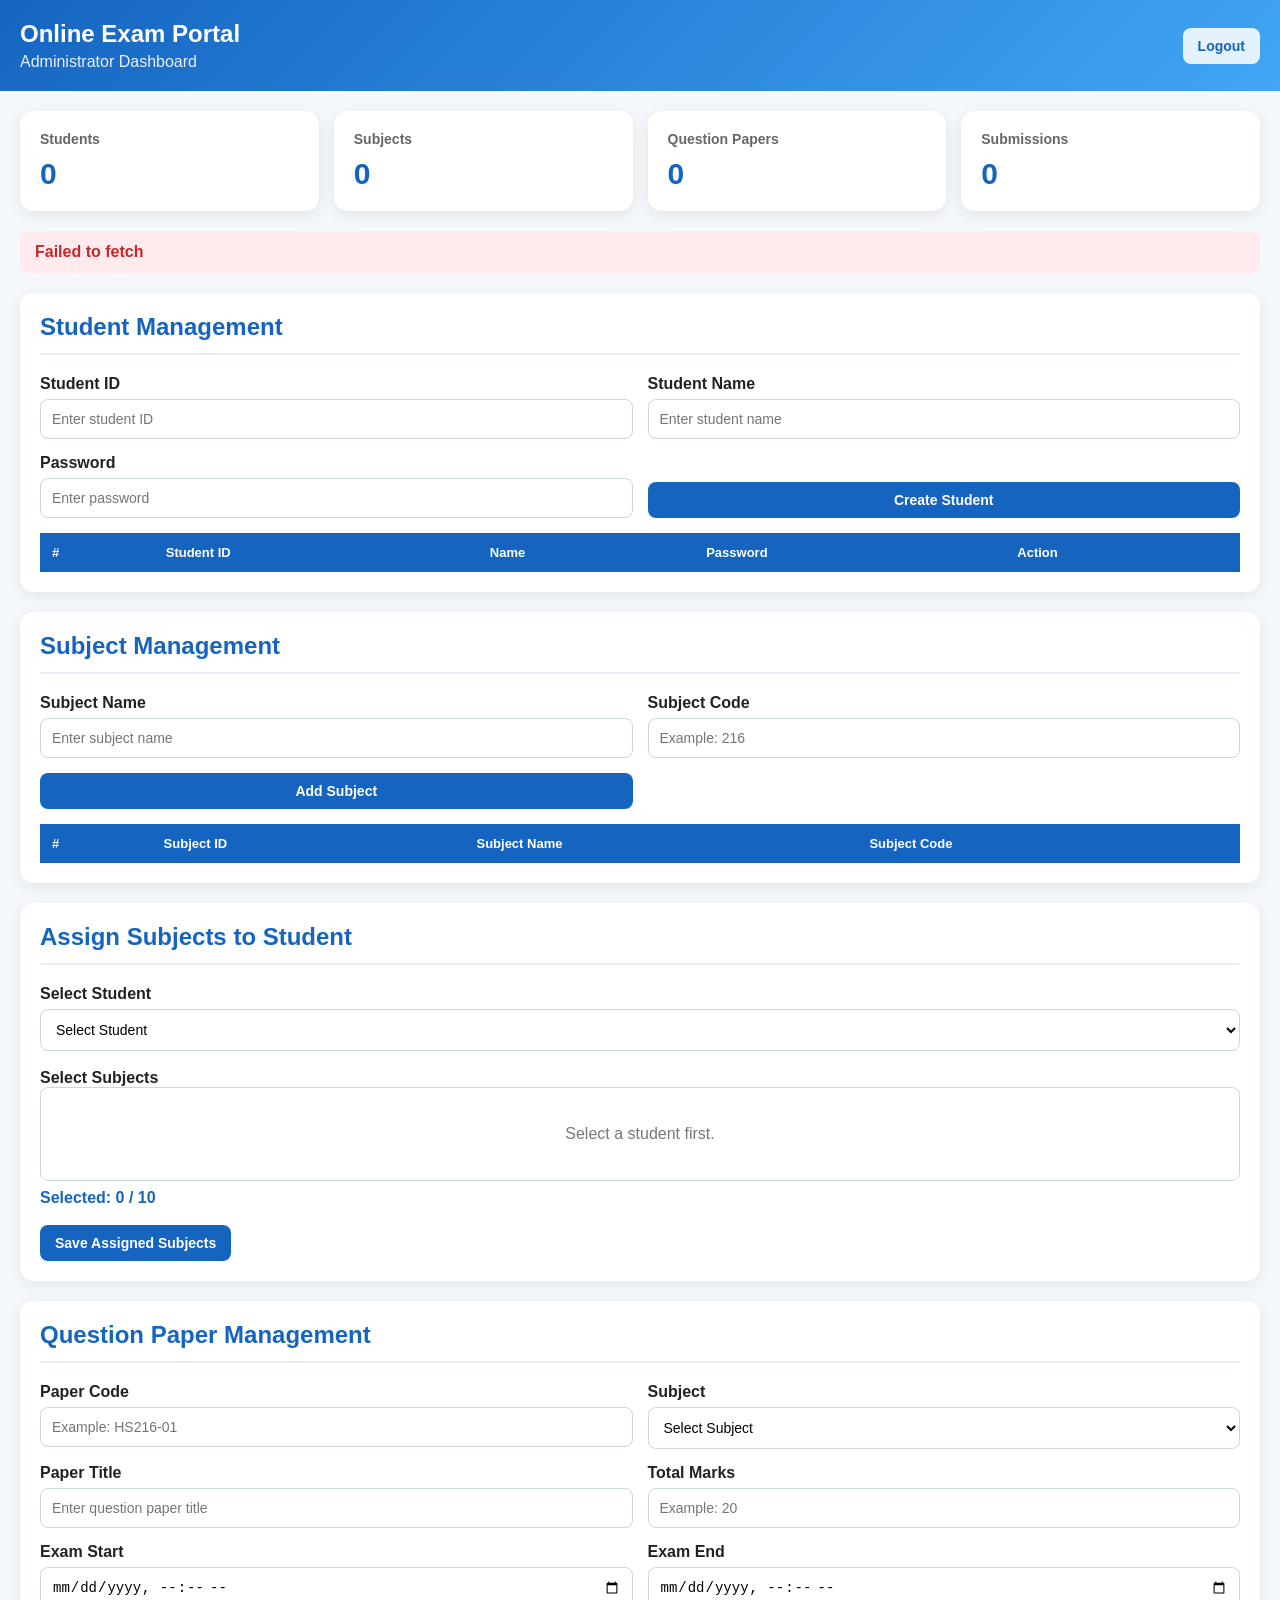
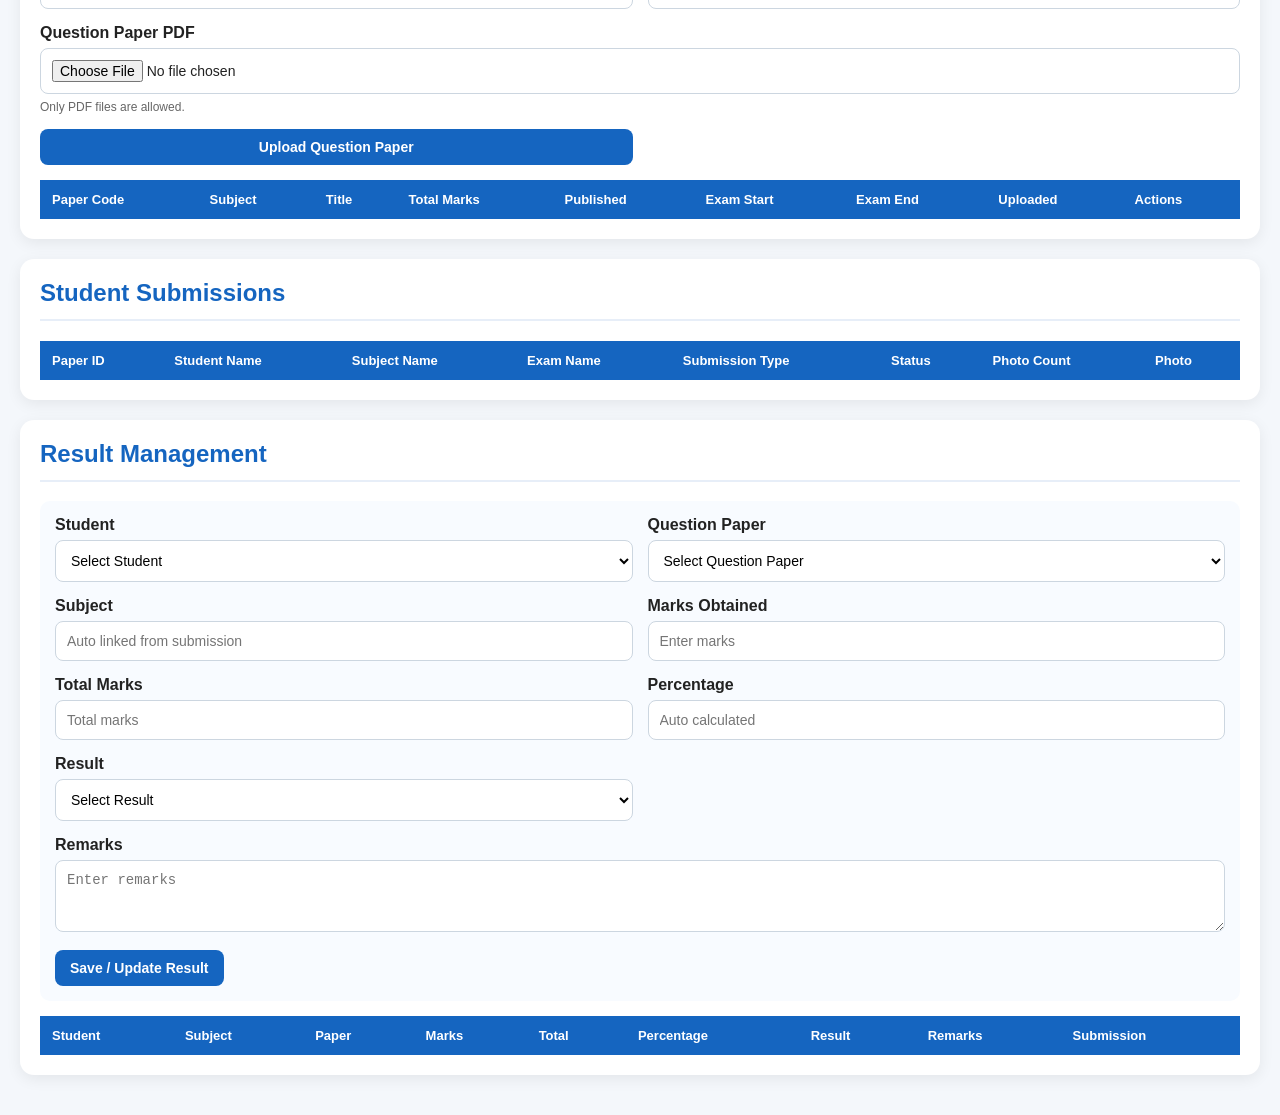
==== commit 4bed00f3: "Update admin.html" ====
--- a/admin.html
+++ b/admin.html
@@ -170,6 +170,11 @@
     opacity: .9;
 }
 
+button:disabled {
+    opacity: .6;
+    cursor: not-allowed;
+}
+
 .message {
     padding: 12px 15px;
     border-radius: 8px;
@@ -323,6 +328,33 @@
     border-radius: 10px;
 }
 
+.photo-buttons {
+    display: flex;
+    flex-wrap: wrap;
+    gap: 5px;
+}
+
+.photo-buttons button {
+    padding: 6px 9px;
+    font-size: 11px;
+}
+
+.no-photo {
+    color: #999;
+    font-size: 12px;
+}
+
+.submission-linked {
+    color: #2e7d32;
+    font-weight: bold;
+    font-size: 12px;
+}
+
+.submission-not-linked {
+    color: #ef6c00;
+    font-size: 12px;
+}
+
 @media (max-width: 900px) {
     .summary {
         grid-template-columns: repeat(2, 1fr);
@@ -398,7 +430,9 @@
 
     <div id="message" class="message"></div>
 
+
     <!-- STUDENT MANAGEMENT -->
+
     <div class="section">
         <h2>Student Management</h2>
 
@@ -444,7 +478,9 @@
         </div>
     </div>
 
+
     <!-- SUBJECT MANAGEMENT -->
+
     <div class="section">
         <h2>Subject Management</h2>
 
@@ -484,12 +520,15 @@
         </div>
     </div>
 
+
     <!-- ASSIGN SUBJECTS -->
+
     <div class="section">
         <h2>Assign Subjects to Student</h2>
 
         <div class="form-group">
             <label>Select Student</label>
+
             <select id="assignmentStudent" onchange="loadStudentAssignments()">
                 <option value="">Select Student</option>
             </select>
@@ -514,7 +553,9 @@
         </button>
     </div>
 
+
     <!-- QUESTION PAPER MANAGEMENT -->
+
     <div class="section">
         <h2>Question Paper Management</h2>
 
@@ -527,6 +568,7 @@
 
             <div class="form-group">
                 <label>Subject</label>
+
                 <select id="paperSubject">
                     <option value="">Select Subject</option>
                 </select>
@@ -534,12 +576,21 @@
 
             <div class="form-group">
                 <label>Paper Title</label>
-                <input type="text" id="paperTitle" placeholder="Enter question paper title">
+                <input
+                    type="text"
+                    id="paperTitle"
+                    placeholder="Enter question paper title"
+                >
             </div>
 
             <div class="form-group">
                 <label>Total Marks</label>
-                <input type="number" id="totalMarks" placeholder="Example: 20" min="1">
+                <input
+                    type="number"
+                    id="totalMarks"
+                    placeholder="Example: 20"
+                    min="1"
+                >
             </div>
 
             <div class="form-group">
@@ -553,28 +604,42 @@
             </div>
 
             <div class="form-group full">
+
                 <label>Question Paper PDF</label>
+
                 <input
                     type="file"
                     id="paperFile"
                     accept="application/pdf,.pdf"
                 >
+
                 <div class="file-info">
                     Only PDF files are allowed.
                 </div>
+
             </div>
 
             <div class="form-group">
-                <button class="btn-primary" onclick="uploadPaper()">
+
+                <button
+                    class="btn-primary"
+                    id="uploadPaperButton"
+                    onclick="uploadPaper()"
+                >
                     Upload Question Paper
                 </button>
+
             </div>
 
         </div>
 
+
         <div class="table-wrapper">
+
             <table>
+
                 <thead>
+
                     <tr>
                         <th>Paper Code</th>
                         <th>Subject</th>
@@ -586,20 +651,30 @@
                         <th>Uploaded</th>
                         <th>Actions</th>
                     </tr>
+
                 </thead>
 
                 <tbody id="paperTableBody"></tbody>
+
             </table>
+
         </div>
+
     </div>
 
+
     <!-- STUDENT SUBMISSIONS -->
+
     <div class="section">
+
         <h2>Student Submissions</h2>
 
         <div class="table-wrapper">
+
             <table>
+
                 <thead>
+
                     <tr>
                         <th>Paper ID</th>
                         <th>Student Name</th>
@@ -610,15 +685,22 @@
                         <th>Photo Count</th>
                         <th>Photo</th>
                     </tr>
+
                 </thead>
 
                 <tbody id="submissionTableBody"></tbody>
+
             </table>
+
         </div>
+
     </div>
 
+
     <!-- RESULT MANAGEMENT -->
+
     <div class="section">
+
         <h2>Result Management</h2>
 
         <div class="result-form">
@@ -626,102 +708,178 @@
             <div class="form-grid">
 
                 <div class="form-group">
+
                     <label>Student</label>
-                    <select id="resultStudent">
-                        <option value="">Select Student</option>
+
+                    <select
+                        id="resultStudent"
+                        onchange="loadResultPapersForStudent()"
+                    >
+                        <option value="">
+                            Select Student
+                        </option>
                     </select>
+
                 </div>
 
+
                 <div class="form-group">
+
                     <label>Question Paper</label>
-                    <select id="resultPaper">
-                        <option value="">Select Question Paper</option>
+
+                    <select
+                        id="resultPaper"
+                        onchange="loadSelectedResultPaper()"
+                    >
+                        <option value="">
+                            Select Question Paper
+                        </option>
                     </select>
+
                 </div>
 
+
                 <div class="form-group">
+
+                    <label>Subject</label>
+
+                    <input
+                        type="text"
+                        id="resultSubject"
+                        placeholder="Auto linked from submission"
+                        readonly
+                    >
+
+                </div>
+
+
+                <div class="form-group">
+
                     <label>Marks Obtained</label>
+
                     <input
                         type="number"
                         id="resultMarks"
                         placeholder="Enter marks"
                         min="0"
                     >
+
                 </div>
 
+
                 <div class="form-group">
+
                     <label>Total Marks</label>
+
                     <input
                         type="number"
                         id="resultTotal"
                         placeholder="Total marks"
                         min="1"
                     >
+
                 </div>
 
+
                 <div class="form-group">
+
                     <label>Percentage</label>
+
                     <input
                         type="text"
                         id="resultPercentage"
                         placeholder="Auto calculated"
                         readonly
                     >
+
                 </div>
 
+
                 <div class="form-group">
+
                     <label>Result</label>
+
                     <select id="resultStatus">
-                        <option value="">Select Result</option>
-                        <option value="Pass">Pass</option>
-                        <option value="Fail">Fail</option>
+
+                        <option value="">
+                            Select Result
+                        </option>
+
+                        <option value="Pass">
+                            Pass
+                        </option>
+
+                        <option value="Fail">
+                            Fail
+                        </option>
+
                     </select>
+
                 </div>
 
+
                 <div class="form-group full">
+
                     <label>Remarks</label>
+
                     <textarea
                         id="resultRemarks"
                         rows="3"
                         placeholder="Enter remarks"
                     ></textarea>
+
                 </div>
 
             </div>
 
             <br>
 
-            <button class="btn-primary" onclick="saveResult()">
+            <button
+                class="btn-primary"
+                onclick="saveResult()"
+            >
                 Save / Update Result
             </button>
 
         </div>
 
+
         <div class="table-wrapper">
+
             <table>
+
                 <thead>
+
                     <tr>
                         <th>Student</th>
+                        <th>Subject</th>
                         <th>Paper</th>
                         <th>Marks</th>
                         <th>Total</th>
                         <th>Percentage</th>
                         <th>Result</th>
                         <th>Remarks</th>
+                        <th>Submission</th>
                     </tr>
+
                 </thead>
 
                 <tbody id="resultTableBody"></tbody>
+
             </table>
+
         </div>
+
     </div>
 
 </div>
+
 
 <script>
 
 const API_URL =
 "https://script.google.com/macros/s/AKfycbxdzpQvRDFD8aoVanwPostU_19pTIjy_ruHwsLZ8slCjox831OxRNWfH94oXSsV_5ctUA/exec";
+
 
 let students = [];
 let subjects = [];
@@ -731,9 +889,9 @@
 let results = [];
 
 
-// =============================
+// =====================================================
 // API
-// =============================
+// =====================================================
 
 async function api(action, data = {}) {
 
@@ -758,120 +916,212 @@
     let result;
 
     try {
+
         result = JSON.parse(text);
+
     } catch (error) {
+
         console.error("Invalid JSON:", text);
-        throw new Error("Invalid response from server.");
+
+        throw new Error(
+            "Invalid response from server."
+        );
     }
 
     if (result.success === false) {
-        throw new Error(result.message || "Request failed.");
+
+        throw new Error(
+            result.message ||
+            "Request failed."
+        );
     }
 
     return result;
 }
 
 
-// =============================
+// =====================================================
 // MESSAGE
-// =============================
+// =====================================================
 
 function showMessage(message, type = "success") {
 
-    const box = document.getElementById("message");
+    const box =
+        document.getElementById("message");
 
     box.textContent = message;
-    box.className = "message " + type;
+
+    box.className =
+        "message " + type;
 
     clearTimeout(window.messageTimer);
 
-    window.messageTimer = setTimeout(() => {
-        box.style.display = "none";
-    }, 5000);
+    window.messageTimer =
+        setTimeout(() => {
+
+            box.style.display = "none";
+
+        }, 5000);
 
     box.style.display = "block";
 }
 
 
-// =============================
+// =====================================================
 // INITIAL LOAD
-// =============================
-
-window.addEventListener("load", async function() {
-    await refreshData();
-});
-
-
-// =============================
+// =====================================================
+
+window.addEventListener(
+    "load",
+    async function() {
+
+        await refreshData();
+
+    }
+);
+
+
+// =====================================================
 // REFRESH DATA
-// =============================
+// =====================================================
 
 async function refreshData() {
 
     try {
 
-        showMessage("Loading data...", "info");
-
-        const data = await Promise.all([
-            api("getStudents"),
-            api("getSubjects"),
-            api("getAssignments"),
-            api("getPapers"),
-            api("getSubmissions"),
-            api("getResults")
-        ]);
-
-        students = data[0].students || data[0].records || [];
-        subjects = data[1].subjects || data[1].records || [];
-        assignments = data[2].assignments || data[2].records || [];
-        papers = data[3].papers || data[3].records || [];
-        submissions = data[4].submissions || data[4].records || [];
-        results = data[5].results || data[5].records || [];
+        showMessage(
+            "Loading data...",
+            "info"
+        );
+
+
+        const data =
+            await Promise.all([
+
+                api("getStudents"),
+
+                api("getSubjects"),
+
+                api("getAssignments"),
+
+                api("getPapers"),
+
+                api("getSubmissions"),
+
+                api("getResults")
+
+            ]);
+
+
+        students =
+            data[0].students ||
+            data[0].records ||
+            [];
+
+
+        subjects =
+            data[1].subjects ||
+            data[1].records ||
+            [];
+
+
+        assignments =
+            data[2].assignments ||
+            data[2].records ||
+            [];
+
+
+        papers =
+            data[3].papers ||
+            data[3].records ||
+            [];
+
+
+        submissions =
+            data[4].submissions ||
+            data[4].records ||
+            [];
+
+
+        results =
+            data[5].results ||
+            data[5].records ||
+            [];
+
 
         renderAll();
 
-        showMessage("Data loaded successfully.", "success");
+
+        showMessage(
+            "Data loaded successfully.",
+            "success"
+        );
+
 
     } catch (error) {
 
         console.error(error);
-        showMessage(error.message, "error");
-    }
-}
-
-
-// =============================
+
+        showMessage(
+            error.message,
+            "error"
+        );
+    }
+}
+
+
+// =====================================================
 // RENDER ALL
-// =============================
+// =====================================================
 
 function renderAll() {
 
-    document.getElementById("studentCount").textContent =
+    document.getElementById(
+        "studentCount"
+    ).textContent =
         students.length;
 
-    document.getElementById("subjectCount").textContent =
+
+    document.getElementById(
+        "subjectCount"
+    ).textContent =
         subjects.length;
 
-    document.getElementById("paperCount").textContent =
+
+    document.getElementById(
+        "paperCount"
+    ).textContent =
         papers.length;
 
-    document.getElementById("submissionCount").textContent =
+
+    document.getElementById(
+        "submissionCount"
+    ).textContent =
         submissions.length;
 
+
     renderStudents();
+
     renderSubjects();
+
     populateStudentDropdowns();
+
     populatePaperDropdown();
+
     populatePaperSubject();
+
     renderPapers();
+
     renderSubmissions();
+
     renderResults();
-}
-
-
-// =============================
-// HELPERS
-// =============================
+
+}
+
+
+// =====================================================
+// GENERIC VALUE HELPER
+// =====================================================
 
 function value(obj, keys) {
 
@@ -883,13 +1133,20 @@
             obj[key] !== null &&
             obj[key] !== ""
         ) {
+
             return obj[key];
+
         }
+
     }
 
     return "";
 }
 
+
+// =====================================================
+// STUDENT HELPERS
+// =====================================================
 
 function getStudentId(student) {
 
@@ -915,6 +1172,10 @@
 }
 
 
+// =====================================================
+// SUBJECT HELPERS
+// =====================================================
+
 function getSubjectId(subject) {
 
     return value(subject, [
@@ -951,6 +1212,10 @@
 }
 
 
+// =====================================================
+// PAPER HELPERS
+// =====================================================
+
 function getPaperId(paper) {
 
     return value(paper, [
@@ -1017,31 +1282,145 @@
 }
 
 
-function formatDateTime(value) {
-
-    if (!value) return "";
-
-    const date = new Date(value);
+// =====================================================
+// SUBMISSION HELPERS
+// =====================================================
+
+function getSubmissionStudentId(item) {
+
+    return value(item, [
+        "studentId",
+        "Student ID",
+        "StudentId"
+    ]);
+}
+
+
+function getSubmissionPaperId(item) {
+
+    return value(item, [
+        "paperId",
+        "Paper ID",
+        "PaperId"
+    ]);
+}
+
+
+function getSubmissionSubjectId(item) {
+
+    return value(item, [
+        "subjectId",
+        "Subject ID",
+        "SubjectId"
+    ]);
+}
+
+
+function getSubmissionSubjectName(item) {
+
+    return value(item, [
+        "subjectName",
+        "Subject Name",
+        "SubjectName"
+    ]);
+}
+
+
+function getSubmissionPhotoUrls(item) {
+
+    let photos = value(item, [
+        "photoUrls",
+        "Photo URLs",
+        "PhotoUrls",
+        "photoUrl",
+        "Photo URL",
+        "PhotoUrl",
+        "photos",
+        "Photos",
+        "photo",
+        "Photo"
+    ]);
+
+    if (!photos) {
+        return [];
+    }
+
+
+    if (Array.isArray(photos)) {
+
+        return photos
+            .filter(Boolean)
+            .map(String);
+
+    }
+
+
+    return String(photos)
+        .split(/\r?\n|,|\s*\|\s*/)
+        .map(url => url.trim())
+        .filter(url => url);
+
+}
+
+
+function findSubmission(studentId, paperId) {
+
+    return submissions.find(item => {
+
+        const sid =
+            getSubmissionStudentId(item);
+
+        const pid =
+            getSubmissionPaperId(item);
+
+        return (
+            String(sid) === String(studentId) &&
+            String(pid) === String(paperId)
+        );
+
+    });
+
+}
+
+
+// =====================================================
+// DATE
+// =====================================================
+
+function formatDateTime(dateValue) {
+
+    if (!dateValue) {
+        return "";
+    }
+
+    const date =
+        new Date(dateValue);
 
     if (isNaN(date.getTime())) {
-        return value;
-    }
-
-    return date.toLocaleString("en-IN", {
-        dateStyle: "short",
-        timeStyle: "short"
-    });
-}
-
-
-// =============================
+        return dateValue;
+    }
+
+    return date.toLocaleString(
+        "en-IN",
+        {
+            dateStyle: "short",
+            timeStyle: "short"
+        }
+    );
+}
+
+
+// =====================================================
 // STUDENTS
-// =============================
+// =====================================================
 
 function renderStudents() {
 
     const body =
-        document.getElementById("studentTableBody");
+        document.getElementById(
+            "studentTableBody"
+        );
+
 
     if (!students.length) {
 
@@ -1051,49 +1430,85 @@
         return;
     }
 
-    body.innerHTML = students.map((student, index) => {
-
-        const id = getStudentId(student);
-        const name = getStudentName(student);
-
-        const password = value(student, [
-            "password",
-            "Password"
-        ]);
-
-        return `
-            <tr>
-                <td>${index + 1}</td>
-                <td>${escapeHtml(id)}</td>
-                <td>${escapeHtml(name)}</td>
-                <td>${escapeHtml(password)}</td>
-                <td>
-                    <button
-                        class="btn-danger"
-                        onclick="deleteStudent('${escapeAttr(id)}')"
-                    >
-                        Delete
-                    </button>
-                </td>
-            </tr>
-        `;
-
-    }).join("");
+
+    body.innerHTML =
+        students.map(
+            (student, index) => {
+
+                const id =
+                    getStudentId(student);
+
+                const name =
+                    getStudentName(student);
+
+                const password =
+                    value(student, [
+                        "password",
+                        "Password"
+                    ]);
+
+
+                return `
+                    <tr>
+
+                        <td>${index + 1}</td>
+
+                        <td>
+                            ${escapeHtml(id)}
+                        </td>
+
+                        <td>
+                            ${escapeHtml(name)}
+                        </td>
+
+                        <td>
+                            ${escapeHtml(password)}
+                        </td>
+
+                        <td>
+
+                            <button
+                                class="btn-danger"
+                                onclick="deleteStudent('${escapeAttr(id)}')"
+                            >
+                                Delete
+                            </button>
+
+                        </td>
+
+                    </tr>
+                `;
+
+            }
+        ).join("");
 }
 
 
 async function createStudent() {
 
     const studentId =
-        document.getElementById("studentId").value.trim();
+        document.getElementById(
+            "studentId"
+        ).value.trim();
+
 
     const studentName =
-        document.getElementById("studentName").value.trim();
+        document.getElementById(
+            "studentName"
+        ).value.trim();
+
 
     const password =
-        document.getElementById("studentPassword").value.trim();
-
-    if (!studentId || !studentName || !password) {
+        document.getElementById(
+            "studentPassword"
+        ).value.trim();
+
+
+    if (
+        !studentId ||
+        !studentName ||
+        !password
+    ) {
 
         showMessage(
             "Please fill Student ID, Name and Password.",
@@ -1103,58 +1518,102 @@
         return;
     }
 
+
     try {
 
-        await api("createStudent", {
-            studentId,
-            studentName,
-            password
-        });
-
-        document.getElementById("studentId").value = "";
-        document.getElementById("studentName").value = "";
-        document.getElementById("studentPassword").value = "";
-
-        showMessage("Student created successfully.");
+        await api(
+            "createStudent",
+            {
+                studentId,
+                studentName,
+                password
+            }
+        );
+
+
+        document.getElementById(
+            "studentId"
+        ).value = "";
+
+
+        document.getElementById(
+            "studentName"
+        ).value = "";
+
+
+        document.getElementById(
+            "studentPassword"
+        ).value = "";
+
+
+        showMessage(
+            "Student created successfully."
+        );
+
 
         await refreshData();
 
+
     } catch (error) {
 
-        showMessage(error.message, "error");
+        showMessage(
+            error.message,
+            "error"
+        );
     }
 }
 
 
 async function deleteStudent(studentId) {
 
-    if (!confirm("Delete this student?")) return;
+    if (
+        !confirm(
+            "Delete this student?"
+        )
+    ) {
+        return;
+    }
+
 
     try {
 
-        await api("deleteStudent", {
-            studentId
-        });
-
-        showMessage("Student deleted successfully.");
+        await api(
+            "deleteStudent",
+            {
+                studentId
+            }
+        );
+
+
+        showMessage(
+            "Student deleted successfully."
+        );
+
 
         await refreshData();
 
+
     } catch (error) {
 
-        showMessage(error.message, "error");
-    }
-}
-
-
-// =============================
+        showMessage(
+            error.message,
+            "error"
+        );
+    }
+}
+
+
+// =====================================================
 // SUBJECTS
-// =============================
+// =====================================================
 
 function renderSubjects() {
 
     const body =
-        document.getElementById("subjectTableBody");
+        document.getElementById(
+            "subjectTableBody"
+        );
+
 
     if (!subjects.length) {
 
@@ -1164,30 +1623,62 @@
         return;
     }
 
-    body.innerHTML = subjects.map((subject, index) => {
-
-        return `
-            <tr>
-                <td>${index + 1}</td>
-                <td>${escapeHtml(getSubjectId(subject))}</td>
-                <td>${escapeHtml(getSubjectName(subject))}</td>
-                <td>${escapeHtml(getSubjectCode(subject))}</td>
-            </tr>
-        `;
-
-    }).join("");
+
+    body.innerHTML =
+        subjects.map(
+            (subject, index) => {
+
+                return `
+                    <tr>
+
+                        <td>
+                            ${index + 1}
+                        </td>
+
+                        <td>
+                            ${escapeHtml(
+                                getSubjectId(subject)
+                            )}
+                        </td>
+
+                        <td>
+                            ${escapeHtml(
+                                getSubjectName(subject)
+                            )}
+                        </td>
+
+                        <td>
+                            ${escapeHtml(
+                                getSubjectCode(subject)
+                            )}
+                        </td>
+
+                    </tr>
+                `;
+
+            }
+        ).join("");
 }
 
 
 async function createSubject() {
 
     const subjectName =
-        document.getElementById("subjectName").value.trim();
+        document.getElementById(
+            "subjectName"
+        ).value.trim();
+
 
     const subjectCode =
-        document.getElementById("subjectCode").value.trim();
-
-    if (!subjectName || !subjectCode) {
+        document.getElementById(
+            "subjectCode"
+        ).value.trim();
+
+
+    if (
+        !subjectName ||
+        !subjectCode
+    ) {
 
         showMessage(
             "Please enter subject name and code.",
@@ -1197,109 +1688,170 @@
         return;
     }
 
+
     try {
 
-        await api("createSubject", {
-            subjectName,
-            subjectCode
-        });
-
-        document.getElementById("subjectName").value = "";
-        document.getElementById("subjectCode").value = "";
-
-        showMessage("Subject added successfully.");
+        await api(
+            "createSubject",
+            {
+                subjectName,
+                subjectCode
+            }
+        );
+
+
+        document.getElementById(
+            "subjectName"
+        ).value = "";
+
+
+        document.getElementById(
+            "subjectCode"
+        ).value = "";
+
+
+        showMessage(
+            "Subject added successfully."
+        );
+
 
         await refreshData();
 
+
     } catch (error) {
 
-        showMessage(error.message, "error");
-    }
-}
-
-
-// =============================
+        showMessage(
+            error.message,
+            "error"
+        );
+    }
+}
+
+
+// =====================================================
 // STUDENT DROPDOWNS
-// =============================
+// =====================================================
 
 function populateStudentDropdowns() {
 
     const assignmentSelect =
-        document.getElementById("assignmentStudent");
+        document.getElementById(
+            "assignmentStudent"
+        );
+
 
     const resultSelect =
-        document.getElementById("resultStudent");
+        document.getElementById(
+            "resultStudent"
+        );
+
 
     const currentAssignment =
         assignmentSelect.value;
 
+
     const currentResult =
         resultSelect.value;
 
-    const options = students.map(student => {
-
-        const id = getStudentId(student);
-        const name = getStudentName(student);
-
-        return `
-            <option value="${escapeAttr(id)}">
-                ${escapeHtml(id)} - ${escapeHtml(name)}
-            </option>
-        `;
-
-    }).join("");
+
+    const options =
+        students.map(
+            student => {
+
+                const id =
+                    getStudentId(student);
+
+                const name =
+                    getStudentName(student);
+
+
+                return `
+                    <option value="${escapeAttr(id)}">
+                        ${escapeHtml(id)}
+                        -
+                        ${escapeHtml(name)}
+                    </option>
+                `;
+
+            }
+        ).join("");
+
 
     assignmentSelect.innerHTML =
-        '<option value="">Select Student</option>' + options;
+        '<option value="">Select Student</option>' +
+        options;
+
 
     resultSelect.innerHTML =
-        '<option value="">Select Student</option>' + options;
+        '<option value="">Select Student</option>' +
+        options;
+
 
     if (currentAssignment) {
-        assignmentSelect.value = currentAssignment;
-    }
+        assignmentSelect.value =
+            currentAssignment;
+    }
+
 
     if (currentResult) {
-        resultSelect.value = currentResult;
-    }
-}
-
-
-// =============================
+
+        resultSelect.value =
+            currentResult;
+
+        loadResultPapersForStudent();
+
+    }
+}
+
+
+// =====================================================
 // ASSIGNMENTS
-// =============================
+// =====================================================
 
 function getAssignedSubjects(studentId) {
 
-    return assignments.filter(item => {
-
-        const sid = value(item, [
-            "studentId",
-            "Student ID",
-            "StudentId"
-        ]);
-
-        return String(sid) === String(studentId);
-
-    }).map(item => {
-
-        return value(item, [
-            "subjectId",
-            "Subject ID",
-            "SubjectId"
-        ]);
-
-    });
+    return assignments
+        .filter(item => {
+
+            const sid =
+                value(item, [
+                    "studentId",
+                    "Student ID",
+                    "StudentId"
+                ]);
+
+            return (
+                String(sid) ===
+                String(studentId)
+            );
+
+        })
+        .map(item => {
+
+            return value(item, [
+                "subjectId",
+                "Subject ID",
+                "SubjectId"
+            ]);
+
+        });
+
 }
 
 
 function loadStudentAssignments() {
 
     const studentId =
-        document.getElementById("assignmentStudent").value;
+        document.getElementById(
+            "assignmentStudent"
+        ).value;
+
 
     const container =
-        document.getElementById("assignmentSubjects");
+        document.getElementById(
+            "assignmentSubjects"
+        );
+
 
     if (!studentId) {
 
@@ -1311,9 +1863,11 @@
         return;
     }
 
+
     const assigned =
         getAssignedSubjects(studentId);
 
+
     if (!subjects.length) {
 
         container.innerHTML =
@@ -1322,34 +1876,60 @@
         return;
     }
 
-    container.innerHTML = subjects.map(subject => {
-
-        const subjectId = getSubjectId(subject);
-        const name = getSubjectName(subject);
-        const code = getSubjectCode(subject);
-
-        const checked =
-            assigned.some(
-                id => String(id) === String(subjectId)
-            );
-
-        return `
-            <label class="checkbox-item">
-                <input
-                    type="checkbox"
-                    class="assignment-checkbox"
-                    value="${escapeAttr(subjectId)}"
-                    ${checked ? "checked" : ""}
-                    onchange="limitAssignments()"
-                >
-                <span>
-                    ${escapeHtml(name)}
-                    ${code ? " (" + escapeHtml(code) + ")" : ""}
-                </span>
-            </label>
-        `;
-
-    }).join("");
+
+    container.innerHTML =
+        subjects.map(
+            subject => {
+
+                const subjectId =
+                    getSubjectId(subject);
+
+                const name =
+                    getSubjectName(subject);
+
+                const code =
+                    getSubjectCode(subject);
+
+
+                const checked =
+                    assigned.some(
+                        id =>
+                            String(id) ===
+                            String(subjectId)
+                    );
+
+
+                return `
+                    <label class="checkbox-item">
+
+                        <input
+                            type="checkbox"
+                            class="assignment-checkbox"
+                            value="${escapeAttr(subjectId)}"
+                            ${checked ? "checked" : ""}
+                            onchange="limitAssignments()"
+                        >
+
+                        <span>
+                            ${escapeHtml(name)}
+
+                            ${
+                                code
+                                ?
+                                " (" +
+                                escapeHtml(code) +
+                                ")"
+                                :
+                                ""
+                            }
+                        </span>
+
+                    </label>
+                `;
+
+            }
+        ).join("");
+
 
     updateSelectedCount();
 }
@@ -1358,17 +1938,27 @@
 function limitAssignments() {
 
     const boxes =
-        document.querySelectorAll(".assignment-checkbox");
+        document.querySelectorAll(
+            ".assignment-checkbox"
+        );
+
 
     const selected =
-        [...boxes].filter(box => box.checked);
+        [...boxes].filter(
+            box => box.checked
+        );
+
 
     if (selected.length > 10) {
 
         const last =
-            selected[selected.length - 1];
+            selected[
+                selected.length - 1
+            ];
+
 
         last.checked = false;
+
 
         showMessage(
             "Maximum 10 subjects can be assigned to one student.",
@@ -1376,6 +1966,7 @@
         );
     }
 
+
     updateSelectedCount();
 }
 
@@ -1383,20 +1974,31 @@
 function updateSelectedCount() {
 
     const boxes =
-        document.querySelectorAll(".assignment-checkbox");
+        document.querySelectorAll(
+            ".assignment-checkbox"
+        );
+
 
     const count =
-        [...boxes].filter(box => box.checked).length;
-
-    document.getElementById("selectedSubjectCount")
-        .textContent = `Selected: ${count} / 10`;
+        [...boxes].filter(
+            box => box.checked
+        ).length;
+
+
+    document.getElementById(
+        "selectedSubjectCount"
+    ).textContent =
+        `Selected: ${count} / 10`;
 }
 
 
 async function saveAssignments() {
 
     const studentId =
-        document.getElementById("assignmentStudent").value;
+        document.getElementById(
+            "assignmentStudent"
+        ).value;
+
 
     if (!studentId) {
 
@@ -1408,13 +2010,22 @@
         return;
     }
 
+
     const boxes =
-        document.querySelectorAll(".assignment-checkbox");
+        document.querySelectorAll(
+            ".assignment-checkbox"
+        );
+
 
     const selected =
         [...boxes]
-            .filter(box => box.checked)
-            .map(box => box.value);
+            .filter(
+                box => box.checked
+            )
+            .map(
+                box => box.value
+            );
+
 
     if (selected.length > 10) {
 
@@ -1426,75 +2037,137 @@
         return;
     }
 
+
     try {
 
         const current =
-            getAssignedSubjects(studentId);
-
-        for (const subjectId of current) {
-
-            if (!selected.includes(String(subjectId))) {
-
-                await api("removeAssignment", {
-                    studentId,
-                    subjectId
-                });
+            getAssignedSubjects(
+                studentId
+            );
+
+
+        for (
+            const subjectId of current
+        ) {
+
+            if (
+                !selected.includes(
+                    String(subjectId)
+                )
+            ) {
+
+                await api(
+                    "removeAssignment",
+                    {
+                        studentId,
+                        subjectId
+                    }
+                );
+
             }
+
         }
 
-        for (const subjectId of selected) {
-
-            if (!current.map(String).includes(String(subjectId))) {
-
-                await api("assignSubject", {
-                    studentId,
-                    subjectId
-                });
+
+        for (
+            const subjectId of selected
+        ) {
+
+            if (
+                !current
+                    .map(String)
+                    .includes(
+                        String(subjectId)
+                    )
+            ) {
+
+                await api(
+                    "assignSubject",
+                    {
+                        studentId,
+                        subjectId
+                    }
+                );
+
             }
+
         }
 
-        showMessage("Subject assignments saved successfully.");
+
+        showMessage(
+            "Subject assignments saved successfully."
+        );
+
 
         await refreshData();
 
+
         loadStudentAssignments();
 
+
     } catch (error) {
 
-        showMessage(error.message, "error");
-    }
-}
-
-
-// =============================
-// PAPER SUBJECT DROPDOWN
-// =============================
+        showMessage(
+            error.message,
+            "error"
+        );
+    }
+}
+
+
+// =====================================================
+// PAPER SUBJECT
+// =====================================================
 
 function populatePaperSubject() {
 
     const select =
-        document.getElementById("paperSubject");
+        document.getElementById(
+            "paperSubject"
+        );
+
 
     const current =
         select.value;
 
+
     select.innerHTML =
         '<option value="">Select Subject</option>' +
 
-        subjects.map(subject => {
-
-            const id = getSubjectId(subject);
-            const name = getSubjectName(subject);
-            const code = getSubjectCode(subject);
-
-            return `
-                <option value="${escapeAttr(id)}">
-                    ${escapeHtml(name)}
-                    ${code ? " (" + escapeHtml(code) + ")" : ""}
-                </option>
-            `;
-
-        }).join("");
+        subjects.map(
+            subject => {
+
+                const id =
+                    getSubjectId(subject);
+
+                const name =
+                    getSubjectName(subject);
+
+                const code =
+                    getSubjectCode(subject);
+
+
+                return `
+                    <option value="${escapeAttr(id)}">
+
+                        ${escapeHtml(name)}
+
+                        ${
+                            code
+                            ?
+                            " (" +
+                            escapeHtml(code) +
+                            ")"
+                            :
+                            ""
+                        }
+
+                    </option>
+                `;
+
+            }
+        ).join("");
+
 
     if (current) {
         select.value = current;
@@ -1502,55 +2175,343 @@
 }
 
 
-// =============================
-// PAPER DROPDOWN FOR RESULT
-// =============================
+// =====================================================
+// RESULT PAPER DROPDOWN
+// =====================================================
 
 function populatePaperDropdown() {
 
     const select =
-        document.getElementById("resultPaper");
-
-    const current =
-        select.value;
+        document.getElementById(
+            "resultPaper"
+        );
+
 
     select.innerHTML =
-        '<option value="">Select Question Paper</option>' +
-
-        papers.map(paper => {
-
-            const id = getPaperId(paper);
-            const code = getPaperCode(paper);
-            const title = getPaperTitle(paper);
-
-            return `
-                <option value="${escapeAttr(id)}">
-                    ${escapeHtml(code)} - ${escapeHtml(title)}
-                </option>
-            `;
-
-        }).join("");
-
-    if (current) {
-        select.value = current;
-    }
-}
-
-
-// =============================
+        '<option value="">Select a student first</option>';
+}
+
+
+// =====================================================
+// RESULT PAPERS LINKED TO SUBMISSIONS
+// =====================================================
+
+function loadResultPapersForStudent() {
+
+    const studentId =
+        document.getElementById(
+            "resultStudent"
+        ).value;
+
+
+    const select =
+        document.getElementById(
+            "resultPaper"
+        );
+
+
+    const subjectInput =
+        document.getElementById(
+            "resultSubject"
+        );
+
+
+    select.innerHTML =
+        '<option value="">Select Question Paper</option>';
+
+
+    subjectInput.value = "";
+
+
+    if (!studentId) {
+
+        select.innerHTML =
+            '<option value="">Select Student First</option>';
+
+        return;
+    }
+
+
+    const studentSubmissions =
+        submissions.filter(
+            item =>
+                String(
+                    getSubmissionStudentId(item)
+                ) === String(studentId)
+        );
+
+
+    if (!studentSubmissions.length) {
+
+        select.innerHTML =
+            '<option value="">No submission found</option>';
+
+        return;
+    }
+
+
+    const usedPaperIds = [];
+
+
+    studentSubmissions.forEach(
+        submission => {
+
+            const paperId =
+                getSubmissionPaperId(
+                    submission
+                );
+
+
+            if (!paperId) {
+                return;
+            }
+
+
+            if (
+                usedPaperIds.some(
+                    id =>
+                        String(id) ===
+                        String(paperId)
+                )
+            ) {
+                return;
+            }
+
+
+            usedPaperIds.push(paperId);
+
+
+            const paper =
+                papers.find(
+                    p =>
+                        String(
+                            getPaperId(p)
+                        ) === String(paperId)
+                );
+
+
+            const option =
+                document.createElement(
+                    "option"
+                );
+
+
+            option.value =
+                paperId;
+
+
+            if (paper) {
+
+                option.textContent =
+                    getPaperCode(paper) +
+                    " - " +
+                    getPaperTitle(paper);
+
+            } else {
+
+                option.textContent =
+                    String(paperId);
+
+            }
+
+
+            select.appendChild(
+                option
+            );
+
+        }
+    );
+
+
+    if (
+        select.options.length === 1
+    ) {
+
+        select.innerHTML =
+            '<option value="">No question paper found</option>';
+
+        return;
+    }
+
+
+    loadSelectedResultPaper();
+}
+
+
+// =====================================================
+// SELECTED RESULT PAPER
+// =====================================================
+
+function loadSelectedResultPaper() {
+
+    const studentId =
+        document.getElementById(
+            "resultStudent"
+        ).value;
+
+
+    const paperId =
+        document.getElementById(
+            "resultPaper"
+        ).value;
+
+
+    const subjectInput =
+        document.getElementById(
+            "resultSubject"
+        );
+
+
+    if (!studentId || !paperId) {
+
+        subjectInput.value = "";
+
+        return;
+    }
+
+
+    const submission =
+        findSubmission(
+            studentId,
+            paperId
+        );
+
+
+    const paper =
+        papers.find(
+            p =>
+                String(
+                    getPaperId(p)
+                ) === String(paperId)
+        );
+
+
+    let subjectName = "";
+
+
+    if (submission) {
+
+        subjectName =
+            getSubmissionSubjectName(
+                submission
+            );
+
+
+        if (!subjectName) {
+
+            const subjectId =
+                getSubmissionSubjectId(
+                    submission
+                );
+
+
+            const subject =
+                subjects.find(
+                    s =>
+                        String(
+                            getSubjectId(s)
+                        ) ===
+                        String(subjectId)
+                );
+
+
+            if (subject) {
+
+                subjectName =
+                    getSubjectName(
+                        subject
+                    );
+
+            }
+
+        }
+
+    }
+
+
+    if (!subjectName && paper) {
+
+        const subjectId =
+            getPaperSubjectId(
+                paper
+            );
+
+
+        const subject =
+            subjects.find(
+                s =>
+                    String(
+                        getSubjectId(s)
+                    ) === String(subjectId)
+            );
+
+
+        if (subject) {
+
+            subjectName =
+                getSubjectName(
+                    subject
+                );
+
+        }
+
+    }
+
+
+    subjectInput.value =
+        subjectName || "Subject not found";
+
+
+    if (paper) {
+
+        const total =
+            getPaperTotalMarks(
+                paper
+            );
+
+
+        if (
+            total &&
+            !document.getElementById(
+                "resultTotal"
+            ).value
+        ) {
+
+            document.getElementById(
+                "resultTotal"
+            ).value = total;
+
+            calculatePercentage();
+
+        }
+
+    }
+}
+
+
+// =====================================================
 // PAPER STATUS
-// =============================
+// =====================================================
 
 function normalizePaperStatus(paper) {
 
-    const raw = value(paper, [
-        "published",
-        "Published",
-        "status",
-        "Status"
-    ]);
-
-    const text = String(raw).trim().toLowerCase();
+    const raw =
+        value(
+            paper,
+            [
+                "published",
+                "Published",
+                "status",
+                "Status"
+            ]
+        );
+
+
+    const text =
+        String(raw)
+            .trim()
+            .toLowerCase();
+
 
     if (
         text === "yes" ||
@@ -1558,8 +2519,11 @@
         text === "publish" ||
         text === "published"
     ) {
+
         return "Published";
-    }
+
+    }
+
 
     if (
         text === "no" ||
@@ -1567,25 +2531,36 @@
         text === "unpublish" ||
         text === "unpublished"
     ) {
+
         return "Unpublished";
-    }
-
-    if (text === "draft") {
+
+    }
+
+
+    if (
+        text === "draft"
+    ) {
+
         return "Draft";
-    }
+
+    }
+
 
     return "Draft";
 }
 
 
-// =============================
+// =====================================================
 // RENDER PAPERS
-// =============================
+// =====================================================
 
 function renderPapers() {
 
     const body =
-        document.getElementById("paperTableBody");
+        document.getElementById(
+            "paperTableBody"
+        );
+
 
     if (!papers.length) {
 
@@ -1595,138 +2570,234 @@
         return;
     }
 
-    body.innerHTML = papers.map(paper => {
-
-        const id = getPaperId(paper);
-
-        const subjectId =
-            getPaperSubjectId(paper);
-
-        const subject =
-            subjects.find(
-                s => String(getSubjectId(s)) === String(subjectId)
-            );
-
-        const subjectName =
-            subject ? getSubjectName(subject) : subjectId;
-
-        const status =
-            normalizePaperStatus(paper);
-
-        let badgeClass = "badge-draft";
-
-        if (status === "Published") {
-            badgeClass = "badge-published";
-        } else if (status === "Unpublished") {
-            badgeClass = "badge-unpublished";
-        }
-
-        const examStart =
-            value(paper, [
-                "examStart",
-                "Exam Start",
-                "ExamStart"
-            ]);
-
-        const examEnd =
-            value(paper, [
-                "examEnd",
-                "Exam End",
-                "ExamEnd"
-            ]);
-
-        const uploaded =
-            value(paper, [
-                "uploaded",
-                "Uploaded",
-                "createdAt",
-                "Created At",
-                "timestamp",
-                "Timestamp"
-            ]);
-
-        return `
-            <tr>
-
-                <td>${escapeHtml(getPaperCode(paper))}</td>
-
-                <td>${escapeHtml(subjectName)}</td>
-
-                <td>${escapeHtml(getPaperTitle(paper))}</td>
-
-                <td>${escapeHtml(getPaperTotalMarks(paper))}</td>
-
-                <td>
-                    <span class="badge ${badgeClass}">
-                        ${status}
-                    </span>
-                </td>
-
-                <td>${escapeHtml(formatDateTime(examStart))}</td>
-
-                <td>${escapeHtml(formatDateTime(examEnd))}</td>
-
-                <td>${escapeHtml(formatDateTime(uploaded))}</td>
-
-                <td>
-                    <div class="actions">
-
-                        <button
-                            class="btn-light"
-                            onclick="openPaper('${escapeAttr(id)}')"
-                        >
-                            Open
-                        </button>
-
-                        ${
-                            status === "Published"
-                            ?
-                            `
-                            <button
-                                class="btn-warning"
-                                onclick="unpublishPaper('${escapeAttr(id)}')"
+
+    body.innerHTML =
+        papers.map(
+            paper => {
+
+                const id =
+                    getPaperId(paper);
+
+
+                const subjectId =
+                    getPaperSubjectId(
+                        paper
+                    );
+
+
+                const subject =
+                    subjects.find(
+                        s =>
+                            String(
+                                getSubjectId(s)
+                            ) ===
+                            String(subjectId)
+                    );
+
+
+                const subjectName =
+                    subject
+                    ?
+                    getSubjectName(subject)
+                    :
+                    subjectId;
+
+
+                const status =
+                    normalizePaperStatus(
+                        paper
+                    );
+
+
+                let badgeClass =
+                    "badge-draft";
+
+
+                if (
+                    status === "Published"
+                ) {
+
+                    badgeClass =
+                        "badge-published";
+
+                } else if (
+                    status === "Unpublished"
+                ) {
+
+                    badgeClass =
+                        "badge-unpublished";
+
+                }
+
+
+                const examStart =
+                    value(
+                        paper,
+                        [
+                            "examStart",
+                            "Exam Start",
+                            "ExamStart"
+                        ]
+                    );
+
+
+                const examEnd =
+                    value(
+                        paper,
+                        [
+                            "examEnd",
+                            "Exam End",
+                            "ExamEnd"
+                        ]
+                    );
+
+
+                const uploaded =
+                    value(
+                        paper,
+                        [
+                            "uploaded",
+                            "Uploaded",
+                            "createdAt",
+                            "Created At",
+                            "timestamp",
+                            "Timestamp"
+                        ]
+                    );
+
+
+                return `
+                    <tr>
+
+                        <td>
+                            ${escapeHtml(
+                                getPaperCode(paper)
+                            )}
+                        </td>
+
+                        <td>
+                            ${escapeHtml(
+                                subjectName
+                            )}
+                        </td>
+
+                        <td>
+                            ${escapeHtml(
+                                getPaperTitle(paper)
+                            )}
+                        </td>
+
+                        <td>
+                            ${escapeHtml(
+                                getPaperTotalMarks(paper)
+                            )}
+                        </td>
+
+                        <td>
+
+                            <span
+                                class="badge ${badgeClass}"
                             >
-                                Unpublish
-                            </button>
-                            `
-                            :
-                            `
-                            <button
-                                class="btn-success"
-                                onclick="publishPaper('${escapeAttr(id)}')"
-                            >
-                                Publish
-                            </button>
-                            `
-                        }
-
-                        <button
-                            class="btn-danger"
-                            onclick="deletePaper('${escapeAttr(id)}')"
-                        >
-                            Delete
-                        </button>
-
-                    </div>
-                </td>
-
-            </tr>
-        `;
-
-    }).join("");
-}
-
-
-// =============================
+                                ${status}
+                            </span>
+
+                        </td>
+
+                        <td>
+                            ${escapeHtml(
+                                formatDateTime(
+                                    examStart
+                                )
+                            )}
+                        </td>
+
+                        <td>
+                            ${escapeHtml(
+                                formatDateTime(
+                                    examEnd
+                                )
+                            )}
+                        </td>
+
+                        <td>
+                            ${escapeHtml(
+                                formatDateTime(
+                                    uploaded
+                                )
+                            )}
+                        </td>
+
+                        <td>
+
+                            <div class="actions">
+
+                                <button
+                                    class="btn-light"
+                                    onclick="openPaper('${escapeAttr(id)}')"
+                                >
+                                    Open
+                                </button>
+
+
+                                ${
+                                    status === "Published"
+                                    ?
+
+                                    `
+                                    <button
+                                        class="btn-warning"
+                                        onclick="unpublishPaper('${escapeAttr(id)}')"
+                                    >
+                                        Unpublish
+                                    </button>
+                                    `
+
+                                    :
+
+                                    `
+                                    <button
+                                        class="btn-success"
+                                        onclick="publishPaper('${escapeAttr(id)}')"
+                                    >
+                                        Publish
+                                    </button>
+                                    `
+                                }
+
+
+                                <button
+                                    class="btn-danger"
+                                    onclick="deletePaper('${escapeAttr(id)}')"
+                                >
+                                    Delete
+                                </button>
+
+                            </div>
+
+                        </td>
+
+                    </tr>
+                `;
+
+            }
+        ).join("");
+}
+
+
+// =====================================================
 // OPEN PAPER
-// =============================
+// =====================================================
 
 function openPaper(paperId) {
 
     const paper =
         papers.find(
-            p => String(getPaperId(p)) === String(paperId)
-        );
+            p =>
+                String(
+                    getPaperId(p)
+                ) === String(paperId)
+        );
+
 
     if (!paper) {
 
@@ -1738,8 +2809,10 @@
         return;
     }
 
+
     const url =
         getFileUrl(paper);
+
 
     if (!url) {
 
@@ -1751,100 +2824,148 @@
         return;
     }
 
-    window.open(url, "_blank");
-}
-
-
-// =============================
+
+    window.open(
+        url,
+        "_blank"
+    );
+}
+
+
+// =====================================================
 // PUBLISH PAPER
-// =============================
+// =====================================================
 
 async function publishPaper(paperId) {
 
-    if (!confirm("Publish this question paper?")) return;
+    if (
+        !confirm(
+            "Publish this question paper?"
+        )
+    ) {
+        return;
+    }
+
 
     try {
 
-        await api("publishPaper", {
-            paperId,
-            published: "Yes"
-        });
+        await api(
+            "publishPaper",
+            {
+                paperId,
+                published: "Yes"
+            }
+        );
+
 
         showMessage(
             "Question paper published successfully."
         );
 
+
         await refreshData();
 
+
     } catch (error) {
 
-        showMessage(error.message, "error");
-    }
-}
-
-
-// =============================
+        showMessage(
+            error.message,
+            "error"
+        );
+    }
+}
+
+
+// =====================================================
 // UNPUBLISH PAPER
-// =============================
+// =====================================================
 
 async function unpublishPaper(paperId) {
 
-    if (!confirm("Unpublish this question paper?")) return;
+    if (
+        !confirm(
+            "Unpublish this question paper?"
+        )
+    ) {
+        return;
+    }
+
 
     try {
 
-        await api("publishPaper", {
-            paperId,
-            published: "No"
-        });
+        await api(
+            "publishPaper",
+            {
+                paperId,
+                published: "No"
+            }
+        );
+
 
         showMessage(
             "Question paper unpublished successfully."
         );
 
+
         await refreshData();
 
+
     } catch (error) {
 
-        showMessage(error.message, "error");
-    }
-}
-
-
-// =============================
+        showMessage(
+            error.message,
+            "error"
+        );
+    }
+}
+
+
+// =====================================================
 // DELETE PAPER
-// =============================
+// =====================================================
 
 async function deletePaper(paperId) {
 
-    if (!confirm(
-        "Delete this question paper?\n\nThis action cannot be undone."
-    )) {
+    if (
+        !confirm(
+            "Delete this question paper?\n\nThis action cannot be undone."
+        )
+    ) {
         return;
     }
 
+
     try {
 
-        await api("deletePaper", {
-            paperId
-        });
+        await api(
+            "deletePaper",
+            {
+                paperId
+            }
+        );
+
 
         showMessage(
             "Question paper deleted successfully."
         );
 
+
         await refreshData();
 
+
     } catch (error) {
 
-        showMessage(error.message, "error");
-    }
-}
-
-
-// =============================
+        showMessage(
+            error.message,
+            "error"
+        );
+    }
+}
+
+
+// =====================================================
 // FILE TO BASE64
-// =============================
+// =====================================================
 
 function fileToBase64(file) {
 
@@ -1854,51 +2975,87 @@
             const reader =
                 new FileReader();
 
+
             reader.onload = () => {
 
                 const result =
                     reader.result;
 
+
                 const base64 =
                     result.split(",")[1];
 
+
                 resolve(base64);
+
             };
 
-            reader.onerror = reject;
-
-            reader.readAsDataURL(file);
+
+            reader.onerror =
+                reject;
+
+
+            reader.readAsDataURL(
+                file
+            );
+
         }
     );
 }
 
 
-// =============================
+// =====================================================
 // UPLOAD QUESTION PAPER
-// =============================
+// =====================================================
 
 async function uploadPaper() {
 
+    const button =
+        document.getElementById(
+            "uploadPaperButton"
+        );
+
+
     const paperCode =
-        document.getElementById("paperCode").value.trim();
+        document.getElementById(
+            "paperCode"
+        ).value.trim();
+
 
     const subjectId =
-        document.getElementById("paperSubject").value;
+        document.getElementById(
+            "paperSubject"
+        ).value;
+
 
     const paperTitle =
-        document.getElementById("paperTitle").value.trim();
+        document.getElementById(
+            "paperTitle"
+        ).value.trim();
+
 
     const totalMarks =
-        document.getElementById("totalMarks").value;
+        document.getElementById(
+            "totalMarks"
+        ).value;
+
 
     const examStart =
-        document.getElementById("examStart").value;
+        document.getElementById(
+            "examStart"
+        ).value;
+
 
     const examEnd =
-        document.getElementById("examEnd").value;
+        document.getElementById(
+            "examEnd"
+        ).value;
+
 
     const fileInput =
-        document.getElementById("paperFile");
+        document.getElementById(
+            "paperFile"
+        );
 
 
     if (
@@ -1939,7 +3096,9 @@
 
     if (
         file.type !== "application/pdf" &&
-        !file.name.toLowerCase().endsWith(".pdf")
+        !file.name
+            .toLowerCase()
+            .endsWith(".pdf")
     ) {
 
         showMessage(
@@ -1953,6 +3112,12 @@
 
     try {
 
+        button.disabled = true;
+
+        button.textContent =
+            "Uploading...";
+
+
         showMessage(
             "Uploading question paper...",
             "info"
@@ -1960,33 +3125,52 @@
 
 
         const base64 =
-            await fileToBase64(file);
+            await fileToBase64(
+                file
+            );
 
 
         /*
-         * IMPORTANT FIX:
+         * IMPORTANT
          *
          * Code.gs expects:
+         *
          * data.fileBase64
          *
-         * Earlier HTML was sending:
-         * data.fileData
+         * Therefore this HTML sends:
          *
-         * Therefore backend was receiving an empty PDF.
+         * fileBase64: base64
+         *
+         * Every upload creates a separate
+         * upload request.
          */
+
 
         await api(
             "uploadPaper",
             {
+
                 paperCode,
+
                 subjectId,
+
                 paperTitle,
+
                 totalMarks,
+
                 examStart,
+
                 examEnd,
-                fileName: file.name,
-                fileBase64: base64,
-                mimeType: "application/pdf"
+
+                fileName:
+                    file.name,
+
+                fileBase64:
+                    base64,
+
+                mimeType:
+                    "application/pdf"
+
             }
         );
 
@@ -1997,36 +3181,93 @@
         );
 
 
-        document.getElementById("paperCode").value = "";
-        document.getElementById("paperTitle").value = "";
-        document.getElementById("totalMarks").value = "";
-        document.getElementById("examStart").value = "";
-        document.getElementById("examEnd").value = "";
-        document.getElementById("paperFile").value = "";
-
+        /*
+         * Clear the complete form.
+         * This allows another different
+         * question paper to be uploaded.
+         */
+
+        document.getElementById(
+            "paperCode"
+        ).value = "";
+
+
+        document.getElementById(
+            "paperTitle"
+        ).value = "";
+
+
+        document.getElementById(
+            "totalMarks"
+        ).value = "";
+
+
+        document.getElementById(
+            "examStart"
+        ).value = "";
+
+
+        document.getElementById(
+            "examEnd"
+        ).value = "";
+
+
+        document.getElementById(
+            "paperSubject"
+        ).value = "";
+
+
+        /*
+         * Reset file input completely.
+         */
+
+        fileInput.value = "";
+
+
+        /*
+         * Reload all papers so the
+         * newly uploaded paper appears.
+         */
 
         await refreshData();
 
+
     } catch (error) {
 
-        console.error(error);
+        console.error(
+            "Upload Paper Error:",
+            error
+        );
+
 
         showMessage(
             error.message,
             "error"
         );
-    }
-}
-
-
-// =============================
+
+
+    } finally {
+
+        button.disabled = false;
+
+        button.textContent =
+            "Upload Question Paper";
+
+    }
+}
+
+
+// =====================================================
 // SUBMISSIONS
-// =============================
+// =====================================================
 
 function renderSubmissions() {
 
     const body =
-        document.getElementById("submissionTableBody");
+        document.getElementById(
+            "submissionTableBody"
+        );
+
 
     if (!submissions.length) {
 
@@ -2036,162 +3277,372 @@
         return;
     }
 
+
     body.innerHTML =
-        submissions.map(item => {
-
-            const paperId =
-                value(item, [
-                    "paperId",
-                    "Paper ID",
-                    "PaperId"
-                ]);
-
-            const studentId =
-                value(item, [
-                    "studentId",
-                    "Student ID",
-                    "StudentId"
-                ]);
-
-            const student =
-                students.find(
-                    s => String(getStudentId(s)) === String(studentId)
-                );
-
-            const studentName =
-                student
-                ? getStudentName(student)
-                : value(item, [
-                    "studentName",
-                    "Student Name",
-                    "StudentName"
-                ]);
-
-            const subjectName =
-                value(item, [
-                    "subjectName",
-                    "Subject Name",
-                    "SubjectName"
-                ]);
-
-            const examName =
-                value(item, [
-                    "examName",
-                    "Exam Name",
-                    "ExamName"
-                ]);
-
-            const submissionType =
-                value(item, [
-                    "submissionType",
-                    "Submission Type",
-                    "SubmissionType"
-                ]);
-
-            const status =
-                value(item, [
-                    "status",
-                    "Status"
-                ]);
-
-            const photoCount =
-                value(item, [
-                    "photoCount",
-                    "Photo Count",
-                    "PhotoCount"
-                ]);
-
-            const photoUrl =
-                value(item, [
-                    "photoUrl",
-                    "Photo URL",
-                    "PhotoUrl",
-                    "photo",
-                    "Photo"
-                ]);
-
-            let photoButton = "";
-
-            if (photoUrl) {
-
-                photoButton = `
-                    <button
-                        class="btn-light"
-                        onclick="window.open('${escapeAttr(photoUrl)}','_blank')"
-                    >
-                        View
-                    </button>
+        submissions.map(
+            item => {
+
+                const paperId =
+                    getSubmissionPaperId(
+                        item
+                    );
+
+
+                const studentId =
+                    getSubmissionStudentId(
+                        item
+                    );
+
+
+                const student =
+                    students.find(
+                        s =>
+                            String(
+                                getStudentId(s)
+                            ) ===
+                            String(studentId)
+                    );
+
+
+                const studentName =
+                    student
+                    ?
+                    getStudentName(student)
+                    :
+                    value(
+                        item,
+                        [
+                            "studentName",
+                            "Student Name",
+                            "StudentName"
+                        ]
+                    );
+
+
+                let subjectName =
+                    getSubmissionSubjectName(
+                        item
+                    );
+
+
+                if (!subjectName) {
+
+                    const subjectId =
+                        getSubmissionSubjectId(
+                            item
+                        );
+
+
+                    const subject =
+                        subjects.find(
+                            s =>
+                                String(
+                                    getSubjectId(s)
+                                ) ===
+                                String(subjectId)
+                        );
+
+
+                    if (subject) {
+
+                        subjectName =
+                            getSubjectName(
+                                subject
+                            );
+
+                    }
+
+                }
+
+
+                /*
+                 * If subject is still empty,
+                 * get it from the paper.
+                 */
+
+                if (!subjectName) {
+
+                    const paper =
+                        papers.find(
+                            p =>
+                                String(
+                                    getPaperId(p)
+                                ) ===
+                                String(paperId)
+                        );
+
+
+                    if (paper) {
+
+                        const subjectId =
+                            getPaperSubjectId(
+                                paper
+                            );
+
+
+                        const subject =
+                            subjects.find(
+                                s =>
+                                    String(
+                                        getSubjectId(s)
+                                    ) ===
+                                    String(subjectId)
+                            );
+
+
+                        if (subject) {
+
+                            subjectName =
+                                getSubjectName(
+                                    subject
+                                );
+
+                        }
+
+                    }
+
+                }
+
+
+                const examName =
+                    value(
+                        item,
+                        [
+                            "examName",
+                            "Exam Name",
+                            "ExamName"
+                        ]
+                    );
+
+
+                const submissionType =
+                    value(
+                        item,
+                        [
+                            "submissionType",
+                            "Submission Type",
+                            "SubmissionType"
+                        ]
+                    );
+
+
+                const status =
+                    value(
+                        item,
+                        [
+                            "status",
+                            "Status"
+                        ]
+                    );
+
+
+                const photoCount =
+                    value(
+                        item,
+                        [
+                            "photoCount",
+                            "Photo Count",
+                            "PhotoCount"
+                        ]
+                    );
+
+
+                const photoUrls =
+                    getSubmissionPhotoUrls(
+                        item
+                    );
+
+
+                let photoButton =
+                    "";
+
+
+                if (
+                    photoUrls.length
+                ) {
+
+                    photoButton = `
+                        <div class="photo-buttons">
+
+                            ${
+                                photoUrls.map(
+                                    (url, index) => {
+
+                                        return `
+                                            <button
+                                                class="btn-light"
+                                                onclick="openPhoto('${escapeAttr(url)}')"
+                                            >
+                                                View ${index + 1}
+                                            </button>
+                                        `;
+
+                                    }
+                                ).join("")
+                            }
+
+                        </div>
+                    `;
+
+                } else {
+
+                    photoButton =
+                        '<span class="no-photo">No photo</span>';
+
+                }
+
+
+                let badge =
+                    "badge-pending";
+
+
+                if (
+                    String(status)
+                        .toLowerCase() ===
+                        "completed"
+                    ||
+                    String(status)
+                        .toLowerCase() ===
+                        "submitted"
+                ) {
+
+                    badge =
+                        "badge-completed";
+
+                }
+
+
+                return `
+                    <tr>
+
+                        <td>
+                            ${escapeHtml(
+                                paperId
+                            )}
+                        </td>
+
+                        <td>
+                            ${escapeHtml(
+                                studentName
+                            )}
+                        </td>
+
+                        <td>
+                            ${escapeHtml(
+                                subjectName
+                            )}
+                        </td>
+
+                        <td>
+                            ${escapeHtml(
+                                examName
+                            )}
+                        </td>
+
+                        <td>
+                            ${escapeHtml(
+                                submissionType
+                            )}
+                        </td>
+
+                        <td>
+
+                            <span
+                                class="badge ${badge}"
+                            >
+                                ${escapeHtml(
+                                    status
+                                )}
+                            </span>
+
+                        </td>
+
+                        <td>
+                            ${escapeHtml(
+                                photoCount ||
+                                photoUrls.length
+                            )}
+                        </td>
+
+                        <td>
+                            ${photoButton}
+                        </td>
+
+                    </tr>
                 `;
 
-            } else {
-
-                photoButton = "-";
             }
-
-            let badge = "badge-pending";
-
-            if (
-                String(status).toLowerCase() === "completed" ||
-                String(status).toLowerCase() === "submitted"
-            ) {
-                badge = "badge-completed";
-            }
-
-            return `
-                <tr>
-
-                    <td>${escapeHtml(paperId)}</td>
-
-                    <td>${escapeHtml(studentName)}</td>
-
-                    <td>${escapeHtml(subjectName)}</td>
-
-                    <td>${escapeHtml(examName)}</td>
-
-                    <td>${escapeHtml(submissionType)}</td>
-
-                    <td>
-                        <span class="badge ${badge}">
-                            ${escapeHtml(status)}
-                        </span>
-                    </td>
-
-                    <td>${escapeHtml(photoCount)}</td>
-
-                    <td>${photoButton}</td>
-
-                </tr>
-            `;
-
-        }).join("");
-}
-
-
-// =============================
+        ).join("");
+}
+
+
+// =====================================================
+// OPEN SUBMISSION PHOTO
+// =====================================================
+
+function openPhoto(url) {
+
+    if (!url) {
+
+        showMessage(
+            "Photo URL is not available.",
+            "error"
+        );
+
+        return;
+    }
+
+
+    window.open(
+        url,
+        "_blank"
+    );
+}
+
+
+// =====================================================
 // RESULTS
-// =============================
-
-document.getElementById("resultMarks")
-    .addEventListener("input", calculatePercentage);
-
-document.getElementById("resultTotal")
-    .addEventListener("input", calculatePercentage);
+// =====================================================
+
+document.getElementById(
+    "resultMarks"
+).addEventListener(
+    "input",
+    calculatePercentage
+);
+
+
+document.getElementById(
+    "resultTotal"
+).addEventListener(
+    "input",
+    calculatePercentage
+);
 
 
 function calculatePercentage() {
 
     const marks =
         parseFloat(
-            document.getElementById("resultMarks").value
-        );
+            document.getElementById(
+                "resultMarks"
+            ).value
+        );
+
 
     const total =
         parseFloat(
-            document.getElementById("resultTotal").value
-        );
+            document.getElementById(
+                "resultTotal"
+            ).value
+        );
+
 
     const percentageInput =
-        document.getElementById("resultPercentage");
+        document.getElementById(
+            "resultPercentage"
+        );
+
 
     if (
         !isNaN(marks) &&
@@ -2200,37 +3651,66 @@
     ) {
 
         percentageInput.value =
-            ((marks / total) * 100).toFixed(2) + "%";
+            (
+                (marks / total) *
+                100
+            ).toFixed(2) +
+            "%";
 
     } else {
 
         percentageInput.value = "";
-    }
-}
-
+
+    }
+}
+
+
+// =====================================================
+// SAVE RESULT
+// =====================================================
 
 async function saveResult() {
 
     const studentId =
-        document.getElementById("resultStudent").value;
+        document.getElementById(
+            "resultStudent"
+        ).value;
+
 
     const paperId =
-        document.getElementById("resultPaper").value;
+        document.getElementById(
+            "resultPaper"
+        ).value;
+
 
     const marks =
-        document.getElementById("resultMarks").value;
+        document.getElementById(
+            "resultMarks"
+        ).value;
+
 
     const total =
-        document.getElementById("resultTotal").value;
+        document.getElementById(
+            "resultTotal"
+        ).value;
+
 
     const percentage =
-        document.getElementById("resultPercentage").value;
+        document.getElementById(
+            "resultPercentage"
+        ).value;
+
 
     const result =
-        document.getElementById("resultStatus").value;
+        document.getElementById(
+            "resultStatus"
+        ).value;
+
 
     const remarks =
-        document.getElementById("resultRemarks").value.trim();
+        document.getElementById(
+            "resultRemarks"
+        ).value.trim();
 
 
     if (
@@ -2250,19 +3730,58 @@
     }
 
 
+    /*
+     * IMPORTANT:
+     *
+     * Result must be connected to
+     * Student + Question Paper.
+     *
+     * The selected question paper is
+     * already restricted to papers for
+     * which this student has submitted.
+     */
+
+    const submission =
+        findSubmission(
+            studentId,
+            paperId
+        );
+
+
+    if (!submission) {
+
+        showMessage(
+            "Result cannot be saved because no student submission was found for this question paper.",
+            "error"
+        );
+
+        return;
+    }
+
+
     try {
 
-        await api("saveResult", {
-
-            studentId,
-            paperId,
-            marks,
-            totalMarks: total,
-            percentage,
-            result,
-            remarks
-
-        });
+        await api(
+            "saveResult",
+            {
+
+                studentId,
+
+                paperId,
+
+                marks,
+
+                totalMarks:
+                    total,
+
+                percentage,
+
+                result,
+
+                remarks
+
+            }
+        );
 
 
         showMessage(
@@ -2270,14 +3789,33 @@
         );
 
 
-        document.getElementById("resultMarks").value = "";
-        document.getElementById("resultTotal").value = "";
-        document.getElementById("resultPercentage").value = "";
-        document.getElementById("resultStatus").value = "";
-        document.getElementById("resultRemarks").value = "";
+        document.getElementById(
+            "resultMarks"
+        ).value = "";
+
+
+        document.getElementById(
+            "resultTotal"
+        ).value = "";
+
+
+        document.getElementById(
+            "resultPercentage"
+        ).value = "";
+
+
+        document.getElementById(
+            "resultStatus"
+        ).value = "";
+
+
+        document.getElementById(
+            "resultRemarks"
+        ).value = "";
 
 
         await refreshData();
+
 
     } catch (error) {
 
@@ -2289,133 +3827,367 @@
 }
 
 
+// =====================================================
+// RENDER RESULTS
+// =====================================================
+
 function renderResults() {
 
     const body =
-        document.getElementById("resultTableBody");
+        document.getElementById(
+            "resultTableBody"
+        );
+
 
     if (!results.length) {
 
         body.innerHTML =
-            '<tr><td colspan="7" class="empty">No results found.</td></tr>';
+            '<tr><td colspan="9" class="empty">No results found.</td></tr>';
 
         return;
     }
 
 
     body.innerHTML =
-        results.map(item => {
-
-            const studentId =
-                value(item, [
-                    "studentId",
-                    "Student ID",
-                    "StudentId"
-                ]);
-
-            const paperId =
-                value(item, [
-                    "paperId",
-                    "Paper ID",
-                    "PaperId"
-                ]);
-
-
-            const student =
-                students.find(
-                    s => String(getStudentId(s)) === String(studentId)
-                );
-
-            const paper =
-                papers.find(
-                    p => String(getPaperId(p)) === String(paperId)
-                );
-
-
-            const studentName =
-                student
-                ? getStudentName(student)
-                : studentId;
-
-            const paperName =
-                paper
-                ? (
-                    getPaperCode(paper) +
-                    " - " +
-                    getPaperTitle(paper)
-                )
-                : paperId;
-
-
-            const marks =
-                value(item, [
-                    "marks",
-                    "Marks",
-                    "marksObtained",
-                    "Marks Obtained"
-                ]);
-
-            const total =
-                value(item, [
-                    "totalMarks",
-                    "Total Marks",
-                    "TotalMarks"
-                ]);
-
-            const percentage =
-                value(item, [
-                    "percentage",
-                    "Percentage"
-                ]);
-
-            const result =
-                value(item, [
-                    "result",
-                    "Result"
-                ]);
-
-            const remarks =
-                value(item, [
-                    "remarks",
-                    "Remarks"
-                ]);
-
-
-            return `
-                <tr>
-
-                    <td>${escapeHtml(studentName)}</td>
-
-                    <td>${escapeHtml(paperName)}</td>
-
-                    <td>${escapeHtml(marks)}</td>
-
-                    <td>${escapeHtml(total)}</td>
-
-                    <td>${escapeHtml(percentage)}</td>
-
-                    <td>
-                        <span class="badge ${
-                            String(result).toLowerCase() === "pass"
-                            ? "badge-published"
-                            : "badge-unpublished"
-                        }">
-                            ${escapeHtml(result)}
-                        </span>
-                    </td>
-
-                    <td>${escapeHtml(remarks)}</td>
-
-                </tr>
-            `;
-
-        }).join("");
-}
-
-
-// =============================
+        results.map(
+            item => {
+
+                const studentId =
+                    value(
+                        item,
+                        [
+                            "studentId",
+                            "Student ID",
+                            "StudentId"
+                        ]
+                    );
+
+
+                const paperId =
+                    value(
+                        item,
+                        [
+                            "paperId",
+                            "Paper ID",
+                            "PaperId"
+                        ]
+                    );
+
+
+                const student =
+                    students.find(
+                        s =>
+                            String(
+                                getStudentId(s)
+                            ) ===
+                            String(studentId)
+                    );
+
+
+                const paper =
+                    papers.find(
+                        p =>
+                            String(
+                                getPaperId(p)
+                            ) ===
+                            String(paperId)
+                    );
+
+
+                /*
+                 * Find the exact submission
+                 * for this result.
+                 */
+
+                const submission =
+                    findSubmission(
+                        studentId,
+                        paperId
+                    );
+
+
+                const studentName =
+                    student
+                    ?
+                    getStudentName(student)
+                    :
+                    studentId;
+
+
+                const paperName =
+                    paper
+                    ?
+                    (
+                        getPaperCode(paper) +
+                        " - " +
+                        getPaperTitle(paper)
+                    )
+                    :
+                    paperId;
+
+
+                /*
+                 * SUBJECT:
+                 *
+                 * First take it from the
+                 * submission.
+                 *
+                 * If unavailable, get it
+                 * from the question paper.
+                 */
+
+                let subjectName = "";
+
+
+                if (submission) {
+
+                    subjectName =
+                        getSubmissionSubjectName(
+                            submission
+                        );
+
+
+                    if (!subjectName) {
+
+                        const subjectId =
+                            getSubmissionSubjectId(
+                                submission
+                            );
+
+
+                        const subject =
+                            subjects.find(
+                                s =>
+                                    String(
+                                        getSubjectId(s)
+                                    ) ===
+                                    String(subjectId)
+                            );
+
+
+                        if (subject) {
+
+                            subjectName =
+                                getSubjectName(
+                                    subject
+                                );
+
+                        }
+
+                    }
+
+                }
+
+
+                if (!subjectName && paper) {
+
+                    const subjectId =
+                        getPaperSubjectId(
+                            paper
+                        );
+
+
+                    const subject =
+                        subjects.find(
+                            s =>
+                                String(
+                                    getSubjectId(s)
+                                ) ===
+                                String(subjectId)
+                        );
+
+
+                    if (subject) {
+
+                        subjectName =
+                            getSubjectName(
+                                subject
+                            );
+
+                    }
+
+                }
+
+
+                const marks =
+                    value(
+                        item,
+                        [
+                            "marks",
+                            "Marks",
+                            "marksObtained",
+                            "Marks Obtained"
+                        ]
+                    );
+
+
+                const total =
+                    value(
+                        item,
+                        [
+                            "totalMarks",
+                            "Total Marks",
+                            "TotalMarks"
+                        ]
+                    );
+
+
+                const percentage =
+                    value(
+                        item,
+                        [
+                            "percentage",
+                            "Percentage"
+                        ]
+                    );
+
+
+                const result =
+                    value(
+                        item,
+                        [
+                            "result",
+                            "Result"
+                        ]
+                    );
+
+
+                const remarks =
+                    value(
+                        item,
+                        [
+                            "remarks",
+                            "Remarks"
+                        ]
+                    );
+
+
+                let submissionStatus =
+                    "";
+
+
+                if (submission) {
+
+                    const status =
+                        value(
+                            submission,
+                            [
+                                "status",
+                                "Status"
+                            ]
+                        );
+
+
+                    submissionStatus =
+                        status ||
+                        "Submitted";
+
+
+                } else {
+
+                    submissionStatus =
+                        "Submission not found";
+
+                }
+
+
+                const submissionClass =
+                    submission
+                    ?
+                    "submission-linked"
+                    :
+                    "submission-not-linked";
+
+
+                return `
+                    <tr>
+
+                        <td>
+                            ${escapeHtml(
+                                studentName
+                            )}
+                        </td>
+
+                        <td>
+                            ${escapeHtml(
+                                subjectName ||
+                                "Subject not found"
+                            )}
+                        </td>
+
+                        <td>
+                            ${escapeHtml(
+                                paperName
+                            )}
+                        </td>
+
+                        <td>
+                            ${escapeHtml(
+                                marks
+                            )}
+                        </td>
+
+                        <td>
+                            ${escapeHtml(
+                                total
+                            )}
+                        </td>
+
+                        <td>
+                            ${escapeHtml(
+                                percentage
+                            )}
+                        </td>
+
+                        <td>
+
+                            <span
+                                class="badge ${
+                                    String(result)
+                                        .toLowerCase() ===
+                                        "pass"
+                                    ?
+                                    "badge-published"
+                                    :
+                                    "badge-unpublished"
+                                }"
+                            >
+                                ${escapeHtml(
+                                    result
+                                )}
+                            </span>
+
+                        </td>
+
+                        <td>
+                            ${escapeHtml(
+                                remarks
+                            )}
+                        </td>
+
+                        <td>
+
+                            <span
+                                class="${submissionClass}"
+                            >
+                                ${escapeHtml(
+                                    submissionStatus
+                                )}
+                            </span>
+
+                        </td>
+
+                    </tr>
+                `;
+
+            }
+        ).join("");
+}
+
+
+// =====================================================
 // ESCAPE HTML
-// =============================
+// =====================================================
 
 function escapeHtml(value) {
 
@@ -2423,36 +4195,63 @@
         value === null ||
         value === undefined
     ) {
+
         return "";
-    }
+
+    }
+
 
     return String(value)
-        .replace(/&/g, "&amp;")
-        .replace(/</g, "&lt;")
-        .replace(/>/g, "&gt;")
-        .replace(/"/g, "&quot;")
-        .replace(/'/g, "&#039;");
+
+        .replace(
+            /&/g,
+            "&amp;"
+        )
+
+        .replace(
+            /</g,
+            "&lt;"
+        )
+
+        .replace(
+            />/g,
+            "&gt;"
+        )
+
+        .replace(
+            /"/g,
+            "&quot;"
+        )
+
+        .replace(
+            /'/g,
+            "&#039;"
+        );
 }
 
 
 function escapeAttr(value) {
 
     return escapeHtml(value);
-}
-
-
-// =============================
+
+}
+
+
+// =====================================================
 // LOGOUT
-// =============================
+// =====================================================
 
 function logout() {
 
     if (
-        confirm("Are you sure you want to logout?")
+        confirm(
+            "Are you sure you want to logout?"
+        )
     ) {
 
         window.location.href =
             "admin-login.html";
+
     }
 }
 
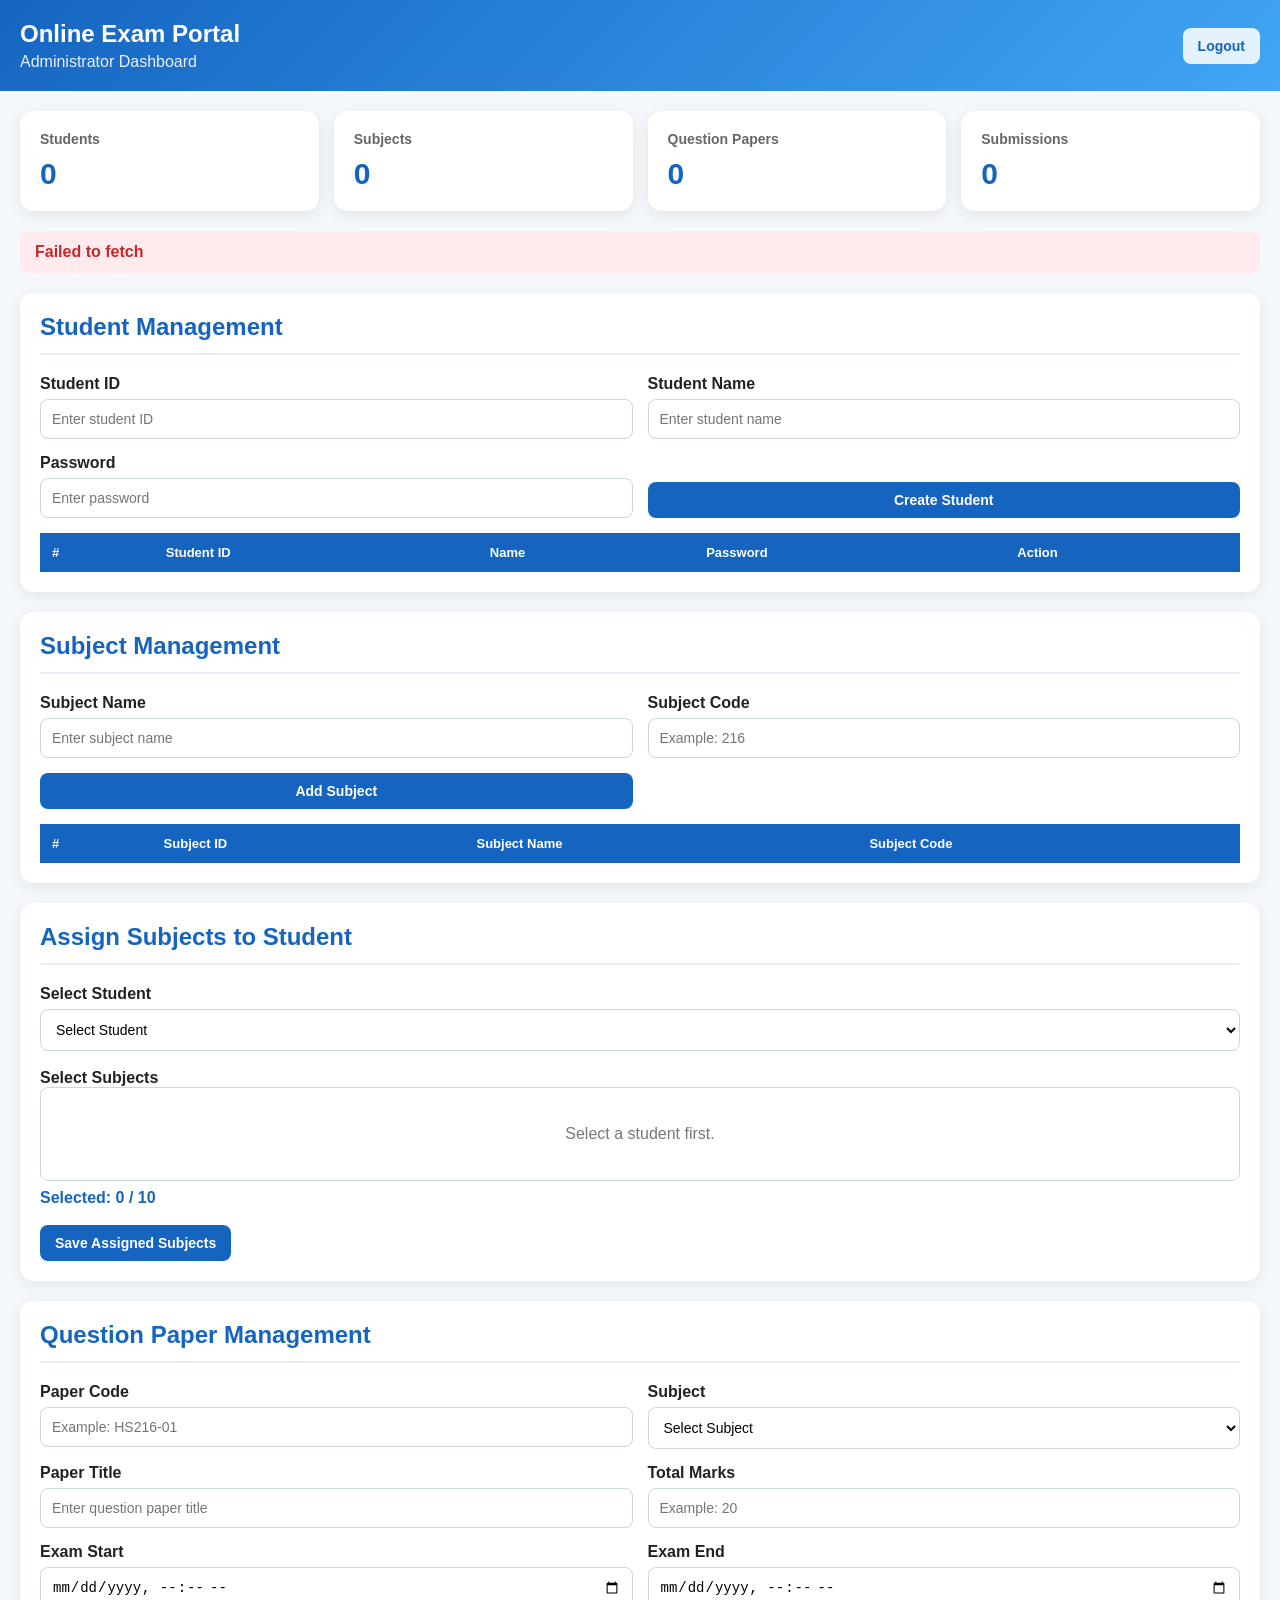
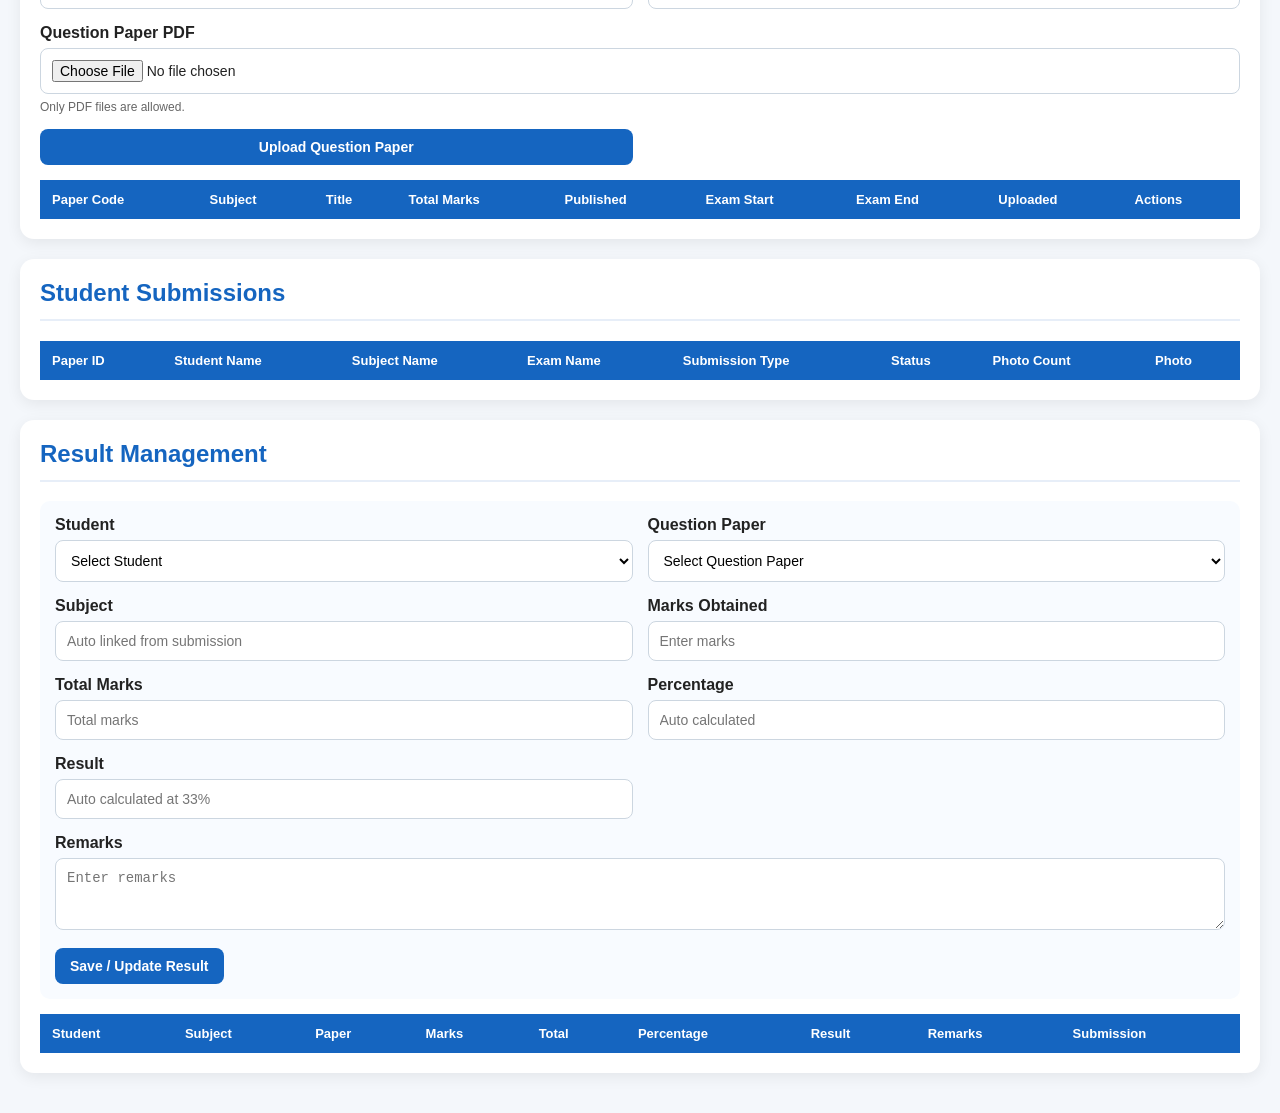
==== commit 9307f015: "Update admin.html" ====
--- a/admin.html
+++ b/admin.html
@@ -799,21 +799,12 @@
 
                     <label>Result</label>
 
-                    <select id="resultStatus">
-
-                        <option value="">
-                            Select Result
-                        </option>
-
-                        <option value="Pass">
-                            Pass
-                        </option>
-
-                        <option value="Fail">
-                            Fail
-                        </option>
-
-                    </select>
+                    <input
+                        type="text"
+                        id="resultStatus"
+                        placeholder="Auto calculated at 33%"
+                        readonly
+                    >
 
                 </div>
 
@@ -3644,22 +3635,44 @@
         );
 
 
+    const resultInput =
+        document.getElementById(
+            "resultStatus"
+        );
+
+
     if (
         !isNaN(marks) &&
         !isNaN(total) &&
         total > 0
     ) {
 
+        const percentage =
+            (marks / total) * 100;
+
+
         percentageInput.value =
-            (
-                (marks / total) *
-                100
-            ).toFixed(2) +
+            percentage.toFixed(2) +
             "%";
 
+
+        /*
+         * PASS / FAIL RULE
+         *
+         * 33% or above = PASS
+         * Below 33% = FAIL
+         */
+
+        resultInput.value =
+            percentage >= 33
+            ? "Pass"
+            : "Fail";
+
     } else {
 
         percentageInput.value = "";
+
+        resultInput.value = "";
 
     }
 }
@@ -3695,22 +3708,24 @@
         ).value;
 
 
-    const percentage =
-        document.getElementById(
-            "resultPercentage"
-        ).value;
-
-
-    const result =
-        document.getElementById(
-            "resultStatus"
-        ).value;
-
-
     const remarks =
         document.getElementById(
             "resultRemarks"
         ).value.trim();
+
+
+    /*
+     * Calculate percentage and result
+     * again here so the saved result
+     * cannot be changed manually.
+     */
+
+    const marksNumber =
+        parseFloat(marks);
+
+
+    const totalNumber =
+        parseFloat(total);
 
 
     if (
@@ -3718,7 +3733,9 @@
         !paperId ||
         marks === "" ||
         total === "" ||
-        !result
+        isNaN(marksNumber) ||
+        isNaN(totalNumber) ||
+        totalNumber <= 0
     ) {
 
         showMessage(
@@ -3728,6 +3745,36 @@
 
         return;
     }
+
+
+    const calculatedPercentage =
+        (marksNumber / totalNumber) * 100;
+
+
+    const percentage =
+        calculatedPercentage.toFixed(2) +
+        "%";
+
+
+    const result =
+        calculatedPercentage >= 33
+        ? "Pass"
+        : "Fail";
+
+
+    /*
+     * Show the calculated values
+     * before saving.
+     */
+
+    document.getElementById(
+        "resultPercentage"
+    ).value = percentage;
+
+
+    document.getElementById(
+        "resultStatus"
+    ).value = result;
 
 
     /*
@@ -4250,7 +4297,7 @@
     ) {
 
         window.location.href =
-            "admin-login.html";
+            "index.html";
 
     }
 }
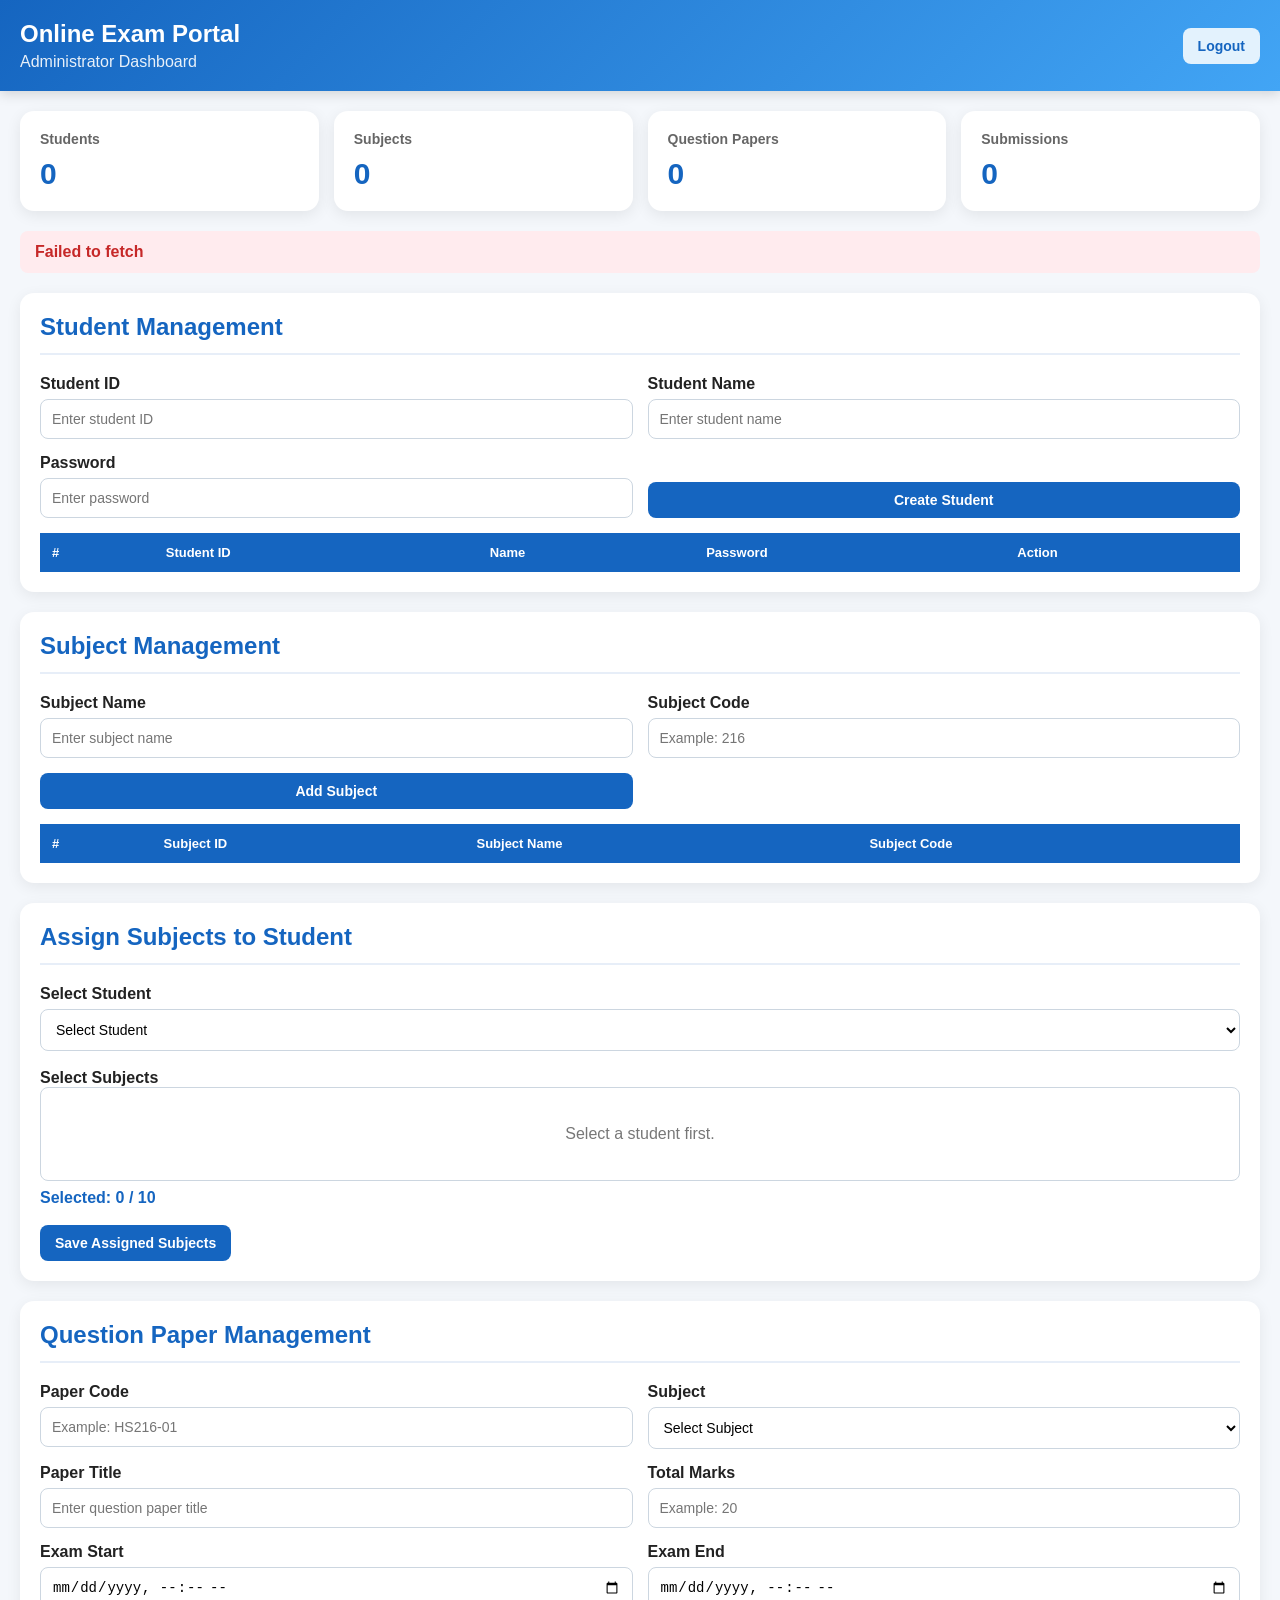
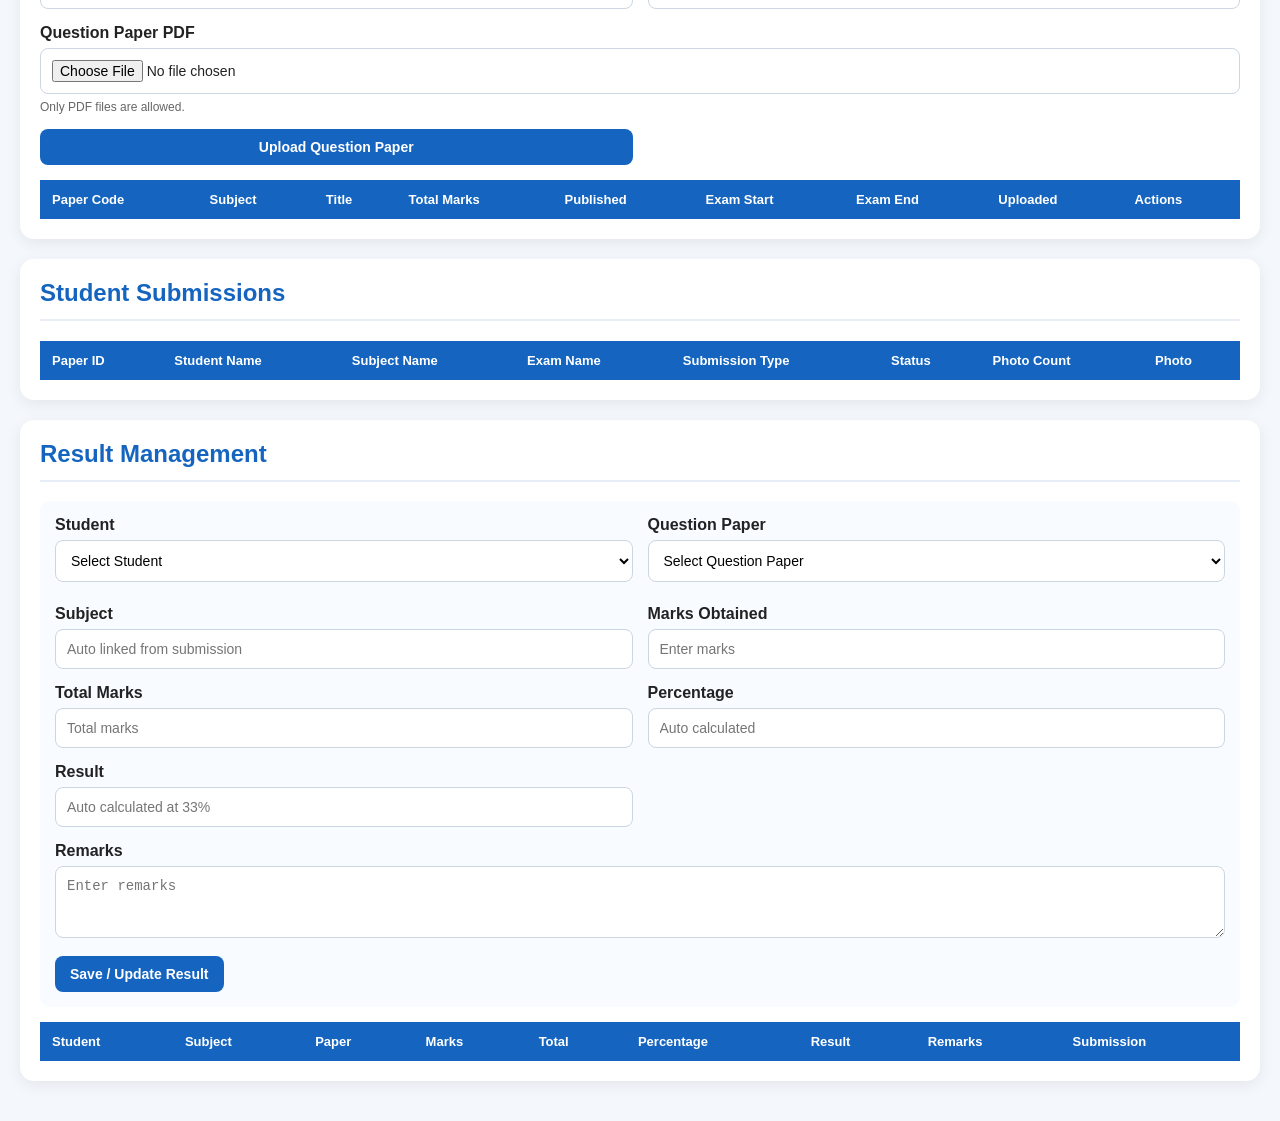
==== commit f9a40080: "Update admin.html" ====
--- a/admin.html
+++ b/admin.html
@@ -12,10 +12,14 @@
 
 body {
     margin: 0;
-    font-family: Arial, sans-serif;
+    font-family: Arial, Helvetica, sans-serif;
     background: #f4f7fb;
     color: #222;
 }
+
+/* =========================
+   HEADER
+========================= */
 
 .header {
     background: linear-gradient(135deg, #1565c0, #42a5f5);
@@ -26,6 +30,7 @@
     align-items: center;
     flex-wrap: wrap;
     gap: 10px;
+    box-shadow: 0 3px 12px rgba(0,0,0,.15);
 }
 
 .header h1 {
@@ -37,12 +42,20 @@
     margin: 5px 0 0;
     opacity: .9;
 }
+
+/* =========================
+   CONTAINER
+========================= */
 
 .container {
     max-width: 1400px;
     margin: auto;
     padding: 20px;
 }
+
+/* =========================
+   SUMMARY
+========================= */
 
 .summary {
     display: grid;
@@ -69,6 +82,10 @@
     font-weight: bold;
     color: #1565c0;
 }
+
+/* =========================
+   SECTION
+========================= */
 
 .section {
     background: white;
@@ -84,6 +101,10 @@
     border-bottom: 2px solid #e7eef8;
     padding-bottom: 12px;
 }
+
+/* =========================
+   FORM
+========================= */
 
 .form-grid {
     display: grid;
@@ -123,6 +144,10 @@
     border-color: #1976d2;
 }
 
+/* =========================
+   BUTTONS
+========================= */
+
 button {
     border: none;
     border-radius: 8px;
@@ -175,6 +200,10 @@
     cursor: not-allowed;
 }
 
+/* =========================
+   MESSAGE
+========================= */
+
 .message {
     padding: 12px 15px;
     border-radius: 8px;
@@ -201,6 +230,10 @@
     color: #1565c0;
 }
 
+/* =========================
+   TABLE
+========================= */
+
 .table-wrapper {
     overflow-x: auto;
     margin-top: 15px;
@@ -218,6 +251,7 @@
     padding: 12px;
     text-align: left;
     font-size: 13px;
+    white-space: nowrap;
 }
 
 td {
@@ -241,6 +275,10 @@
     padding: 7px 10px;
     font-size: 12px;
 }
+
+/* =========================
+   BADGES
+========================= */
 
 .badge {
     display: inline-block;
@@ -275,6 +313,10 @@
     color: #ef6c00;
 }
 
+/* =========================
+   ASSIGNMENT
+========================= */
+
 .checkbox-list {
     border: 1px solid #ccd6e0;
     border-radius: 8px;
@@ -355,7 +397,122 @@
     font-size: 12px;
 }
 
+/* =========================
+   PHOTO VIEWER
+========================= */
+
+.photo-modal {
+    display: none;
+    position: fixed;
+    z-index: 99999;
+    inset: 0;
+    background: rgba(0,0,0,.88);
+    align-items: center;
+    justify-content: center;
+    padding: 20px;
+}
+
+.photo-modal.show {
+    display: flex;
+}
+
+.photo-modal-content {
+    width: min(1100px, 96vw);
+    height: min(90vh, 800px);
+    background: white;
+    border-radius: 14px;
+    display: flex;
+    flex-direction: column;
+    overflow: hidden;
+    box-shadow: 0 10px 50px rgba(0,0,0,.5);
+}
+
+.photo-modal-header {
+    background: #1565c0;
+    color: white;
+    padding: 12px 16px;
+    display: flex;
+    justify-content: space-between;
+    align-items: center;
+    gap: 10px;
+}
+
+.photo-modal-title {
+    font-weight: bold;
+    font-size: 15px;
+}
+
+.photo-close {
+    background: #c62828;
+    color: white;
+    padding: 7px 12px;
+}
+
+.photo-modal-body {
+    flex: 1;
+    min-height: 0;
+    background: #222;
+    display: flex;
+    justify-content: center;
+    align-items: center;
+    overflow: hidden;
+    position: relative;
+}
+
+.photo-modal-body img {
+    max-width: 100%;
+    max-height: 100%;
+    object-fit: contain;
+    display: block;
+}
+
+.photo-modal-footer {
+    background: white;
+    padding: 10px;
+    display: flex;
+    justify-content: center;
+    align-items: center;
+    gap: 10px;
+    flex-wrap: wrap;
+}
+
+.photo-counter {
+    font-weight: bold;
+    color: #555;
+    min-width: 100px;
+    text-align: center;
+}
+
+.photo-nav {
+    padding: 8px 15px;
+}
+
+.photo-all-button {
+    background: #607d8b;
+    color: white;
+}
+
+/* =========================
+   RESULT FILTER INFO
+========================= */
+
+.result-declared-note {
+    margin-top: 8px;
+    color: #2e7d32;
+    font-size: 12px;
+    font-weight: bold;
+}
+
+.result-paper-option-declared {
+    color: #999;
+}
+
+/* =========================
+   RESPONSIVE
+========================= */
+
 @media (max-width: 900px) {
+
     .summary {
         grid-template-columns: repeat(2, 1fr);
     }
@@ -370,6 +527,7 @@
 }
 
 @media (max-width: 600px) {
+
     .summary {
         grid-template-columns: 1fr 1fr;
     }
@@ -389,6 +547,15 @@
     .header h1 {
         font-size: 20px;
     }
+
+    .photo-modal {
+        padding: 5px;
+    }
+
+    .photo-modal-content {
+        width: 100%;
+        height: 95vh;
+    }
 }
 </style>
 </head>
@@ -396,17 +563,27 @@
 <body>
 
 <div class="header">
+
     <div>
         <h1>Online Exam Portal</h1>
         <p>Administrator Dashboard</p>
     </div>
 
-    <button class="btn-light" onclick="logout()">Logout</button>
+    <button class="btn-light" onclick="logout()">
+        Logout
+    </button>
+
 </div>
 
+
 <div class="container">
 
+    <!-- =========================
+         SUMMARY
+    ========================== -->
+
     <div class="summary">
+
         <div class="summary-card">
             <h3>Students</h3>
             <div class="number" id="studentCount">0</div>
@@ -426,44 +603,85 @@
             <h3>Submissions</h3>
             <div class="number" id="submissionCount">0</div>
         </div>
+
     </div>
 
+
     <div id="message" class="message"></div>
 
 
-    <!-- STUDENT MANAGEMENT -->
+    <!-- =========================
+         STUDENT MANAGEMENT
+    ========================== -->
 
     <div class="section">
+
         <h2>Student Management</h2>
 
         <div class="form-grid">
 
             <div class="form-group">
+
                 <label>Student ID</label>
-                <input type="text" id="studentId" placeholder="Enter student ID">
+
+                <input
+                    type="text"
+                    id="studentId"
+                    placeholder="Enter student ID"
+                >
+
             </div>
 
+
             <div class="form-group">
+
                 <label>Student Name</label>
-                <input type="text" id="studentName" placeholder="Enter student name">
+
+                <input
+                    type="text"
+                    id="studentName"
+                    placeholder="Enter student name"
+                >
+
             </div>
 
+
             <div class="form-group">
+
                 <label>Password</label>
-                <input type="text" id="studentPassword" placeholder="Enter password">
+
+                <input
+                    type="text"
+                    id="studentPassword"
+                    placeholder="Enter password"
+                >
+
             </div>
 
-            <div class="form-group" style="justify-content:end;">
-                <button class="btn-primary" onclick="createStudent()">
+
+            <div
+                class="form-group"
+                style="justify-content:end;"
+            >
+
+                <button
+                    class="btn-primary"
+                    onclick="createStudent()"
+                >
                     Create Student
                 </button>
+
             </div>
 
         </div>
 
+
         <div class="table-wrapper">
+
             <table>
+
                 <thead>
+
                     <tr>
                         <th>#</th>
                         <th>Student ID</th>
@@ -471,137 +689,244 @@
                         <th>Password</th>
                         <th>Action</th>
                     </tr>
+
                 </thead>
 
                 <tbody id="studentTableBody"></tbody>
+
             </table>
+
         </div>
+
     </div>
 
 
-    <!-- SUBJECT MANAGEMENT -->
+    <!-- =========================
+         SUBJECT MANAGEMENT
+    ========================== -->
 
     <div class="section">
+
         <h2>Subject Management</h2>
 
         <div class="form-grid">
 
             <div class="form-group">
+
                 <label>Subject Name</label>
-                <input type="text" id="subjectName" placeholder="Enter subject name">
+
+                <input
+                    type="text"
+                    id="subjectName"
+                    placeholder="Enter subject name"
+                >
+
             </div>
 
+
             <div class="form-group">
+
                 <label>Subject Code</label>
-                <input type="text" id="subjectCode" placeholder="Example: 216">
+
+                <input
+                    type="text"
+                    id="subjectCode"
+                    placeholder="Example: 216"
+                >
+
             </div>
 
+
             <div class="form-group">
-                <button class="btn-primary" onclick="createSubject()">
+
+                <button
+                    class="btn-primary"
+                    onclick="createSubject()"
+                >
                     Add Subject
                 </button>
+
             </div>
 
         </div>
 
+
         <div class="table-wrapper">
+
             <table>
+
                 <thead>
+
                     <tr>
                         <th>#</th>
                         <th>Subject ID</th>
                         <th>Subject Name</th>
                         <th>Subject Code</th>
                     </tr>
+
                 </thead>
 
                 <tbody id="subjectTableBody"></tbody>
+
             </table>
+
         </div>
+
     </div>
 
 
-    <!-- ASSIGN SUBJECTS -->
+    <!-- =========================
+         ASSIGN SUBJECTS
+    ========================== -->
 
     <div class="section">
+
         <h2>Assign Subjects to Student</h2>
 
         <div class="form-group">
+
             <label>Select Student</label>
 
-            <select id="assignmentStudent" onchange="loadStudentAssignments()">
-                <option value="">Select Student</option>
+            <select
+                id="assignmentStudent"
+                onchange="loadStudentAssignments()"
+            >
+
+                <option value="">
+                    Select Student
+                </option>
+
             </select>
+
         </div>
 
+
         <br>
 
+
         <label>Select Subjects</label>
 
-        <div class="checkbox-list" id="assignmentSubjects">
-            <div class="empty">Select a student first.</div>
+        <div
+            class="checkbox-list"
+            id="assignmentSubjects"
+        >
+
+            <div class="empty">
+                Select a student first.
+            </div>
+
         </div>
 
-        <div class="selected-count" id="selectedSubjectCount">
+
+        <div
+            class="selected-count"
+            id="selectedSubjectCount"
+        >
             Selected: 0 / 10
         </div>
 
+
         <br>
 
-        <button class="btn-primary" onclick="saveAssignments()">
+
+        <button
+            class="btn-primary"
+            onclick="saveAssignments()"
+        >
             Save Assigned Subjects
         </button>
+
     </div>
 
 
-    <!-- QUESTION PAPER MANAGEMENT -->
+    <!-- =========================
+         QUESTION PAPER MANAGEMENT
+    ========================== -->
 
     <div class="section">
+
         <h2>Question Paper Management</h2>
 
         <div class="form-grid">
 
             <div class="form-group">
+
                 <label>Paper Code</label>
-                <input type="text" id="paperCode" placeholder="Example: HS216-01">
+
+                <input
+                    type="text"
+                    id="paperCode"
+                    placeholder="Example: HS216-01"
+                >
+
             </div>
 
+
             <div class="form-group">
+
                 <label>Subject</label>
 
                 <select id="paperSubject">
-                    <option value="">Select Subject</option>
+
+                    <option value="">
+                        Select Subject
+                    </option>
+
                 </select>
+
             </div>
 
+
             <div class="form-group">
+
                 <label>Paper Title</label>
+
                 <input
                     type="text"
                     id="paperTitle"
                     placeholder="Enter question paper title"
                 >
+
             </div>
 
+
             <div class="form-group">
+
                 <label>Total Marks</label>
+
                 <input
                     type="number"
                     id="totalMarks"
                     placeholder="Example: 20"
                     min="1"
                 >
+
             </div>
 
+
             <div class="form-group">
+
                 <label>Exam Start</label>
-                <input type="datetime-local" id="examStart">
+
+                <input
+                    type="datetime-local"
+                    id="examStart"
+                >
+
             </div>
 
+
             <div class="form-group">
+
                 <label>Exam End</label>
-                <input type="datetime-local" id="examEnd">
+
+                <input
+                    type="datetime-local"
+                    id="examEnd"
+                >
+
             </div>
+
 
             <div class="form-group full">
 
@@ -618,6 +943,7 @@
                 </div>
 
             </div>
+
 
             <div class="form-group">
 
@@ -663,7 +989,9 @@
     </div>
 
 
-    <!-- STUDENT SUBMISSIONS -->
+    <!-- =========================
+         STUDENT SUBMISSIONS
+    ========================== -->
 
     <div class="section">
 
@@ -697,7 +1025,9 @@
     </div>
 
 
-    <!-- RESULT MANAGEMENT -->
+    <!-- =========================
+         RESULT MANAGEMENT
+    ========================== -->
 
     <div class="section">
 
@@ -715,9 +1045,11 @@
                         id="resultStudent"
                         onchange="loadResultPapersForStudent()"
                     >
+
                         <option value="">
                             Select Student
                         </option>
+
                     </select>
 
                 </div>
@@ -731,10 +1063,17 @@
                         id="resultPaper"
                         onchange="loadSelectedResultPaper()"
                     >
+
                         <option value="">
                             Select Question Paper
                         </option>
+
                     </select>
+
+                    <div
+                        id="resultDeclaredNote"
+                        class="result-declared-note"
+                    ></div>
 
                 </div>
 
@@ -823,7 +1162,9 @@
 
             </div>
 
+
             <br>
+
 
             <button
                 class="btn-primary"
@@ -866,6 +1207,90 @@
 </div>
 
 
+<!-- =========================
+     PHOTO VIEWER MODAL
+========================== -->
+
+<div
+    id="photoModal"
+    class="photo-modal"
+    onclick="handlePhotoModalClick(event)"
+>
+
+    <div class="photo-modal-content">
+
+        <div class="photo-modal-header">
+
+            <div
+                id="photoModalTitle"
+                class="photo-modal-title"
+            >
+                Student Answer Sheet
+            </div>
+
+            <button
+                class="photo-close"
+                onclick="closePhotoModal()"
+            >
+                ✕ Close
+            </button>
+
+        </div>
+
+
+        <div class="photo-modal-body">
+
+            <img
+                id="photoModalImage"
+                src=""
+                alt="Student Answer Sheet"
+            >
+
+        </div>
+
+
+        <div class="photo-modal-footer">
+
+            <button
+                id="photoPrevButton"
+                class="btn-secondary photo-nav"
+                onclick="previousPhoto()"
+            >
+                ◀ Previous
+            </button>
+
+
+            <div
+                id="photoCounter"
+                class="photo-counter"
+            >
+                1 / 1
+            </div>
+
+
+            <button
+                id="photoNextButton"
+                class="btn-primary photo-nav"
+                onclick="nextPhoto()"
+            >
+                Next ▶
+            </button>
+
+
+            <button
+                class="photo-all-button photo-nav"
+                onclick="openCurrentPhotoInNewTab()"
+            >
+                Open in New Tab
+            </button>
+
+        </div>
+
+    </div>
+
+</div>
+
+
 <script>
 
 const API_URL =
@@ -880,9 +1305,17 @@
 let results = [];
 
 
-// =====================================================
-// API
-// =====================================================
+/* =========================
+   PHOTO VIEWER VARIABLES
+========================= */
+
+let currentPhotoUrls = [];
+let currentPhotoIndex = 0;
+
+
+/* =====================================================
+   API
+===================================================== */
 
 async function api(action, data = {}) {
 
@@ -931,9 +1364,9 @@
 }
 
 
-// =====================================================
-// MESSAGE
-// =====================================================
+/* =====================================================
+   MESSAGE
+===================================================== */
 
 function showMessage(message, type = "success") {
 
@@ -958,9 +1391,9 @@
 }
 
 
-// =====================================================
-// INITIAL LOAD
-// =====================================================
+/* =====================================================
+   INITIAL LOAD
+===================================================== */
 
 window.addEventListener(
     "load",
@@ -972,9 +1405,9 @@
 );
 
 
-// =====================================================
-// REFRESH DATA
-// =====================================================
+/* =====================================================
+   REFRESH DATA
+===================================================== */
 
 async function refreshData() {
 
@@ -1061,9 +1494,9 @@
 }
 
 
-// =====================================================
-// RENDER ALL
-// =====================================================
+/* =====================================================
+   RENDER ALL
+===================================================== */
 
 function renderAll() {
 
@@ -1110,9 +1543,9 @@
 }
 
 
-// =====================================================
-// GENERIC VALUE HELPER
-// =====================================================
+/* =====================================================
+   GENERIC VALUE HELPER
+===================================================== */
 
 function value(obj, keys) {
 
@@ -1135,9 +1568,9 @@
 }
 
 
-// =====================================================
-// STUDENT HELPERS
-// =====================================================
+/* =====================================================
+   STUDENT HELPERS
+===================================================== */
 
 function getStudentId(student) {
 
@@ -1163,9 +1596,9 @@
 }
 
 
-// =====================================================
-// SUBJECT HELPERS
-// =====================================================
+/* =====================================================
+   SUBJECT HELPERS
+===================================================== */
 
 function getSubjectId(subject) {
 
@@ -1203,9 +1636,9 @@
 }
 
 
-// =====================================================
-// PAPER HELPERS
-// =====================================================
+/* =====================================================
+   PAPER HELPERS
+===================================================== */
 
 function getPaperId(paper) {
 
@@ -1273,9 +1706,9 @@
 }
 
 
-// =====================================================
-// SUBMISSION HELPERS
-// =====================================================
+/* =====================================================
+   SUBMISSION HELPERS
+===================================================== */
 
 function getSubmissionStudentId(item) {
 
@@ -1374,9 +1807,44 @@
 }
 
 
-// =====================================================
-// DATE
-// =====================================================
+/* =====================================================
+   RESULT CHECK
+   IMPORTANT:
+   Checks whether result is already declared
+   for THIS STUDENT + THIS PAPER.
+===================================================== */
+
+function hasDeclaredResult(studentId, paperId) {
+
+    return results.some(item => {
+
+        const resultStudentId =
+            value(item, [
+                "studentId",
+                "Student ID",
+                "StudentId"
+            ]);
+
+        const resultPaperId =
+            value(item, [
+                "paperId",
+                "Paper ID",
+                "PaperId"
+            ]);
+
+        return (
+            String(resultStudentId) === String(studentId) &&
+            String(resultPaperId) === String(paperId)
+        );
+
+    });
+
+}
+
+
+/* =====================================================
+   DATE
+===================================================== */
 
 function formatDateTime(dateValue) {
 
@@ -1401,9 +1869,9 @@
 }
 
 
-// =====================================================
-// STUDENTS
-// =====================================================
+/* =====================================================
+   STUDENTS
+===================================================== */
 
 function renderStudents() {
 
@@ -1594,9 +2062,9 @@
 }
 
 
-// =====================================================
-// SUBJECTS
-// =====================================================
+/* =====================================================
+   SUBJECTS
+===================================================== */
 
 function renderSubjects() {
 
@@ -1719,9 +2187,9 @@
 }
 
 
-// =====================================================
-// STUDENT DROPDOWNS
-// =====================================================
+/* =====================================================
+   STUDENT DROPDOWNS
+===================================================== */
 
 function populateStudentDropdowns() {
 
@@ -1779,8 +2247,10 @@
 
 
     if (currentAssignment) {
+
         assignmentSelect.value =
             currentAssignment;
+
     }
 
 
@@ -1792,12 +2262,13 @@
         loadResultPapersForStudent();
 
     }
-}
-
-
-// =====================================================
-// ASSIGNMENTS
-// =====================================================
+
+}
+
+
+/* =====================================================
+   ASSIGNMENTS
+===================================================== */
 
 function getAssignedSubjects(studentId) {
 
@@ -2106,9 +2577,9 @@
 }
 
 
-// =====================================================
-// PAPER SUBJECT
-// =====================================================
+/* =====================================================
+   PAPER SUBJECT
+===================================================== */
 
 function populatePaperSubject() {
 
@@ -2166,9 +2637,9 @@
 }
 
 
-// =====================================================
-// RESULT PAPER DROPDOWN
-// =====================================================
+/* =====================================================
+   RESULT PAPER DROPDOWN
+===================================================== */
 
 function populatePaperDropdown() {
 
@@ -2180,12 +2651,17 @@
 
     select.innerHTML =
         '<option value="">Select a student first</option>';
-}
-
-
-// =====================================================
-// RESULT PAPERS LINKED TO SUBMISSIONS
-// =====================================================
+
+}
+
+
+/* =====================================================
+   RESULT PAPERS LINKED TO SUBMISSIONS
+
+   IMPORTANT CHANGE:
+   Papers already having a result for the
+   selected student are NOT shown again.
+===================================================== */
 
 function loadResultPapersForStudent() {
 
@@ -2207,11 +2683,19 @@
         );
 
 
+    const note =
+        document.getElementById(
+            "resultDeclaredNote"
+        );
+
+
     select.innerHTML =
         '<option value="">Select Question Paper</option>';
 
 
     subjectInput.value = "";
+
+    note.textContent = "";
 
 
     if (!studentId) {
@@ -2242,6 +2726,8 @@
 
 
     const usedPaperIds = [];
+
+    let declaredCount = 0;
 
 
     studentSubmissions.forEach(
@@ -2265,11 +2751,35 @@
                         String(paperId)
                 )
             ) {
+
                 return;
+
             }
 
 
             usedPaperIds.push(paperId);
+
+
+            /*
+             * NEW:
+             *
+             * If result already exists for
+             * this student + paper, do not
+             * put it into the selection.
+             */
+
+            if (
+                hasDeclaredResult(
+                    studentId,
+                    paperId
+                )
+            ) {
+
+                declaredCount++;
+
+                return;
+
+            }
 
 
             const paper =
@@ -2293,10 +2803,21 @@
 
             if (paper) {
 
+                const code =
+                    getPaperCode(paper);
+
+                const title =
+                    getPaperTitle(paper);
+
                 option.textContent =
-                    getPaperCode(paper) +
-                    " - " +
-                    getPaperTitle(paper);
+                    (
+                        code
+                        ?
+                        code + " - "
+                        :
+                        ""
+                    ) +
+                    title;
 
             } else {
 
@@ -2314,14 +2835,27 @@
     );
 
 
+    /*
+     * If all submitted papers already
+     * have declared results.
+     */
+
     if (
         select.options.length === 1
     ) {
 
         select.innerHTML =
-            '<option value="">No question paper found</option>';
-
-        return;
+            '<option value="">All submitted papers have declared results</option>';
+
+    }
+
+
+    if (declaredCount > 0) {
+
+        note.textContent =
+            declaredCount +
+            " paper result already declared and hidden from selection.";
+
     }
 
 
@@ -2329,9 +2863,9 @@
 }
 
 
-// =====================================================
-// SELECTED RESULT PAPER
-// =====================================================
+/* =====================================================
+   SELECTED RESULT PAPER
+===================================================== */
 
 function loadSelectedResultPaper() {
 
@@ -2480,9 +3014,9 @@
 }
 
 
-// =====================================================
-// PAPER STATUS
-// =====================================================
+/* =====================================================
+   PAPER STATUS
+===================================================== */
 
 function normalizePaperStatus(paper) {
 
@@ -2541,9 +3075,9 @@
 }
 
 
-// =====================================================
-// RENDER PAPERS
-// =====================================================
+/* =====================================================
+   RENDER PAPERS
+===================================================== */
 
 function renderPapers() {
 
@@ -2775,9 +3309,9 @@
 }
 
 
-// =====================================================
-// OPEN PAPER
-// =====================================================
+/* =====================================================
+   OPEN PAPER
+===================================================== */
 
 function openPaper(paperId) {
 
@@ -2823,9 +3357,9 @@
 }
 
 
-// =====================================================
-// PUBLISH PAPER
-// =====================================================
+/* =====================================================
+   PUBLISH PAPER
+===================================================== */
 
 async function publishPaper(paperId) {
 
@@ -2867,9 +3401,9 @@
 }
 
 
-// =====================================================
-// UNPUBLISH PAPER
-// =====================================================
+/* =====================================================
+   UNPUBLISH PAPER
+===================================================== */
 
 async function unpublishPaper(paperId) {
 
@@ -2911,9 +3445,9 @@
 }
 
 
-// =====================================================
-// DELETE PAPER
-// =====================================================
+/* =====================================================
+   DELETE PAPER
+===================================================== */
 
 async function deletePaper(paperId) {
 
@@ -2954,9 +3488,9 @@
 }
 
 
-// =====================================================
-// FILE TO BASE64
-// =====================================================
+/* =====================================================
+   FILE TO BASE64
+===================================================== */
 
 function fileToBase64(file) {
 
@@ -2992,12 +3526,13 @@
 
         }
     );
-}
-
-
-// =====================================================
-// UPLOAD QUESTION PAPER
-// =====================================================
+
+}
+
+
+/* =====================================================
+   UPLOAD QUESTION PAPER
+===================================================== */
 
 async function uploadPaper() {
 
@@ -3121,22 +3656,6 @@
             );
 
 
-        /*
-         * IMPORTANT
-         *
-         * Code.gs expects:
-         *
-         * data.fileBase64
-         *
-         * Therefore this HTML sends:
-         *
-         * fileBase64: base64
-         *
-         * Every upload creates a separate
-         * upload request.
-         */
-
-
         await api(
             "uploadPaper",
             {
@@ -3172,12 +3691,6 @@
         );
 
 
-        /*
-         * Clear the complete form.
-         * This allows another different
-         * question paper to be uploaded.
-         */
-
         document.getElementById(
             "paperCode"
         ).value = "";
@@ -3208,17 +3721,8 @@
         ).value = "";
 
 
-        /*
-         * Reset file input completely.
-         */
-
         fileInput.value = "";
 
-
-        /*
-         * Reload all papers so the
-         * newly uploaded paper appears.
-         */
 
         await refreshData();
 
@@ -3248,9 +3752,9 @@
 }
 
 
-// =====================================================
-// SUBMISSIONS
-// =====================================================
+/* =====================================================
+   SUBMISSIONS
+===================================================== */
 
 function renderSubmissions() {
 
@@ -3346,11 +3850,6 @@
                 }
 
 
-                /*
-                 * If subject is still empty,
-                 * get it from the paper.
-                 */
-
                 if (!subjectName) {
 
                     const paper =
@@ -3444,8 +3943,7 @@
                     );
 
 
-                let photoButton =
-                    "";
+                let photoButton = "";
 
 
                 if (
@@ -3455,22 +3953,12 @@
                     photoButton = `
                         <div class="photo-buttons">
 
-                            ${
-                                photoUrls.map(
-                                    (url, index) => {
-
-                                        return `
-                                            <button
-                                                class="btn-light"
-                                                onclick="openPhoto('${escapeAttr(url)}')"
-                                            >
-                                                View ${index + 1}
-                                            </button>
-                                        `;
-
-                                    }
-                                ).join("")
-                            }
+                            <button
+                                class="btn-primary"
+                                onclick='openPhotoViewer(${JSON.stringify(photoUrls)})'
+                            >
+                                View Photos (${photoUrls.length})
+                            </button>
 
                         </div>
                     `;
@@ -3567,16 +4055,29 @@
 }
 
 
-// =====================================================
-// OPEN SUBMISSION PHOTO
-// =====================================================
-
-function openPhoto(url) {
-
-    if (!url) {
+/* =====================================================
+   PHOTO VIEWER
+===================================================== */
+
+function openPhotoViewer(urls) {
+
+    if (!Array.isArray(urls)) {
+
+        urls = [urls];
+
+    }
+
+
+    currentPhotoUrls =
+        urls
+            .filter(Boolean)
+            .map(String);
+
+
+    if (!currentPhotoUrls.length) {
 
         showMessage(
-            "Photo URL is not available.",
+            "No student submission photos found.",
             "error"
         );
 
@@ -3584,16 +4085,258 @@
     }
 
 
+    currentPhotoIndex = 0;
+
+
+    updatePhotoViewer();
+
+
+    document
+        .getElementById("photoModal")
+        .classList.add("show");
+
+
+    document.body.style.overflow =
+        "hidden";
+
+}
+
+
+function updatePhotoViewer() {
+
+    const image =
+        document.getElementById(
+            "photoModalImage"
+        );
+
+
+    const counter =
+        document.getElementById(
+            "photoCounter"
+        );
+
+
+    const previous =
+        document.getElementById(
+            "photoPrevButton"
+        );
+
+
+    const next =
+        document.getElementById(
+            "photoNextButton"
+        );
+
+
+    const title =
+        document.getElementById(
+            "photoModalTitle"
+        );
+
+
+    if (!currentPhotoUrls.length) {
+
+        return;
+    }
+
+
+    image.src =
+        currentPhotoUrls[
+            currentPhotoIndex
+        ];
+
+
+    counter.textContent =
+        (
+            currentPhotoIndex + 1
+        ) +
+        " / " +
+        currentPhotoUrls.length;
+
+
+    title.textContent =
+        "Student Answer Sheet - Photo " +
+        (
+            currentPhotoIndex + 1
+        );
+
+
+    previous.disabled =
+        currentPhotoUrls.length <= 1;
+
+
+    next.disabled =
+        currentPhotoUrls.length <= 1;
+
+}
+
+
+function previousPhoto() {
+
+    if (
+        currentPhotoUrls.length <= 1
+    ) {
+        return;
+    }
+
+
+    currentPhotoIndex--;
+
+
+    if (
+        currentPhotoIndex < 0
+    ) {
+
+        currentPhotoIndex =
+            currentPhotoUrls.length - 1;
+
+    }
+
+
+    updatePhotoViewer();
+
+}
+
+
+function nextPhoto() {
+
+    if (
+        currentPhotoUrls.length <= 1
+    ) {
+        return;
+    }
+
+
+    currentPhotoIndex++;
+
+
+    if (
+        currentPhotoIndex >=
+        currentPhotoUrls.length
+    ) {
+
+        currentPhotoIndex = 0;
+
+    }
+
+
+    updatePhotoViewer();
+
+}
+
+
+function openCurrentPhotoInNewTab() {
+
+    if (
+        !currentPhotoUrls.length
+    ) {
+        return;
+    }
+
+
     window.open(
-        url,
+        currentPhotoUrls[
+            currentPhotoIndex
+        ],
         "_blank"
     );
-}
-
-
-// =====================================================
-// RESULTS
-// =====================================================
+
+}
+
+
+function closePhotoModal() {
+
+    document
+        .getElementById("photoModal")
+        .classList.remove("show");
+
+
+    document
+        .getElementById("photoModalImage")
+        .src = "";
+
+
+    document.body.style.overflow =
+        "";
+
+
+    currentPhotoUrls = [];
+
+    currentPhotoIndex = 0;
+
+}
+
+
+function handlePhotoModalClick(event) {
+
+    if (
+        event.target.id ===
+        "photoModal"
+    ) {
+
+        closePhotoModal();
+
+    }
+
+}
+
+
+/* =====================================================
+   KEYBOARD PHOTO NAVIGATION
+===================================================== */
+
+document.addEventListener(
+    "keydown",
+    function(event) {
+
+        const modal =
+            document.getElementById(
+                "photoModal"
+            );
+
+
+        if (
+            !modal.classList.contains(
+                "show"
+            )
+        ) {
+            return;
+        }
+
+
+        if (
+            event.key === "Escape"
+        ) {
+
+            closePhotoModal();
+
+        }
+
+
+        if (
+            event.key === "ArrowLeft"
+        ) {
+
+            previousPhoto();
+
+        }
+
+
+        if (
+            event.key === "ArrowRight"
+        ) {
+
+            nextPhoto();
+
+        }
+
+    }
+);
+
+
+/* =====================================================
+   RESULTS
+===================================================== */
 
 document.getElementById(
     "resultMarks"
@@ -3656,13 +4399,6 @@
             "%";
 
 
-        /*
-         * PASS / FAIL RULE
-         *
-         * 33% or above = PASS
-         * Below 33% = FAIL
-         */
-
         resultInput.value =
             percentage >= 33
             ? "Pass"
@@ -3675,12 +4411,13 @@
         resultInput.value = "";
 
     }
-}
-
-
-// =====================================================
-// SAVE RESULT
-// =====================================================
+
+}
+
+
+/* =====================================================
+   SAVE RESULT
+===================================================== */
 
 async function saveResult() {
 
@@ -3713,12 +4450,6 @@
             "resultRemarks"
         ).value.trim();
 
-
-    /*
-     * Calculate percentage and result
-     * again here so the saved result
-     * cannot be changed manually.
-     */
 
     const marksNumber =
         parseFloat(marks);
@@ -3762,11 +4493,6 @@
         : "Fail";
 
 
-    /*
-     * Show the calculated values
-     * before saving.
-     */
-
     document.getElementById(
         "resultPercentage"
     ).value = percentage;
@@ -3776,17 +4502,6 @@
         "resultStatus"
     ).value = result;
 
-
-    /*
-     * IMPORTANT:
-     *
-     * Result must be connected to
-     * Student + Question Paper.
-     *
-     * The selected question paper is
-     * already restricted to papers for
-     * which this student has submitted.
-     */
 
     const submission =
         findSubmission(
@@ -3874,9 +4589,9 @@
 }
 
 
-// =====================================================
-// RENDER RESULTS
-// =====================================================
+/* =====================================================
+   RENDER RESULTS
+===================================================== */
 
 function renderResults() {
 
@@ -3940,11 +4655,6 @@
                             String(paperId)
                     );
 
-
-                /*
-                 * Find the exact submission
-                 * for this result.
-                 */
 
                 const submission =
                     findSubmission(
@@ -3972,16 +4682,6 @@
                     :
                     paperId;
 
-
-                /*
-                 * SUBJECT:
-                 *
-                 * First take it from the
-                 * submission.
-                 *
-                 * If unavailable, get it
-                 * from the question paper.
-                 */
 
                 let subjectName = "";
 
@@ -4232,9 +4932,9 @@
 }
 
 
-// =====================================================
-// ESCAPE HTML
-// =====================================================
+/* =====================================================
+   ESCAPE HTML
+===================================================== */
 
 function escapeHtml(value) {
 
@@ -4274,6 +4974,7 @@
             /'/g,
             "&#039;"
         );
+
 }
 
 
@@ -4284,9 +4985,9 @@
 }
 
 
-// =====================================================
-// LOGOUT
-// =====================================================
+/* =====================================================
+   LOGOUT
+===================================================== */
 
 function logout() {
 
@@ -4296,10 +4997,13 @@
         )
     ) {
 
+        closePhotoModal();
+
         window.location.href =
             "index.html";
 
     }
+
 }
 
 </script>
